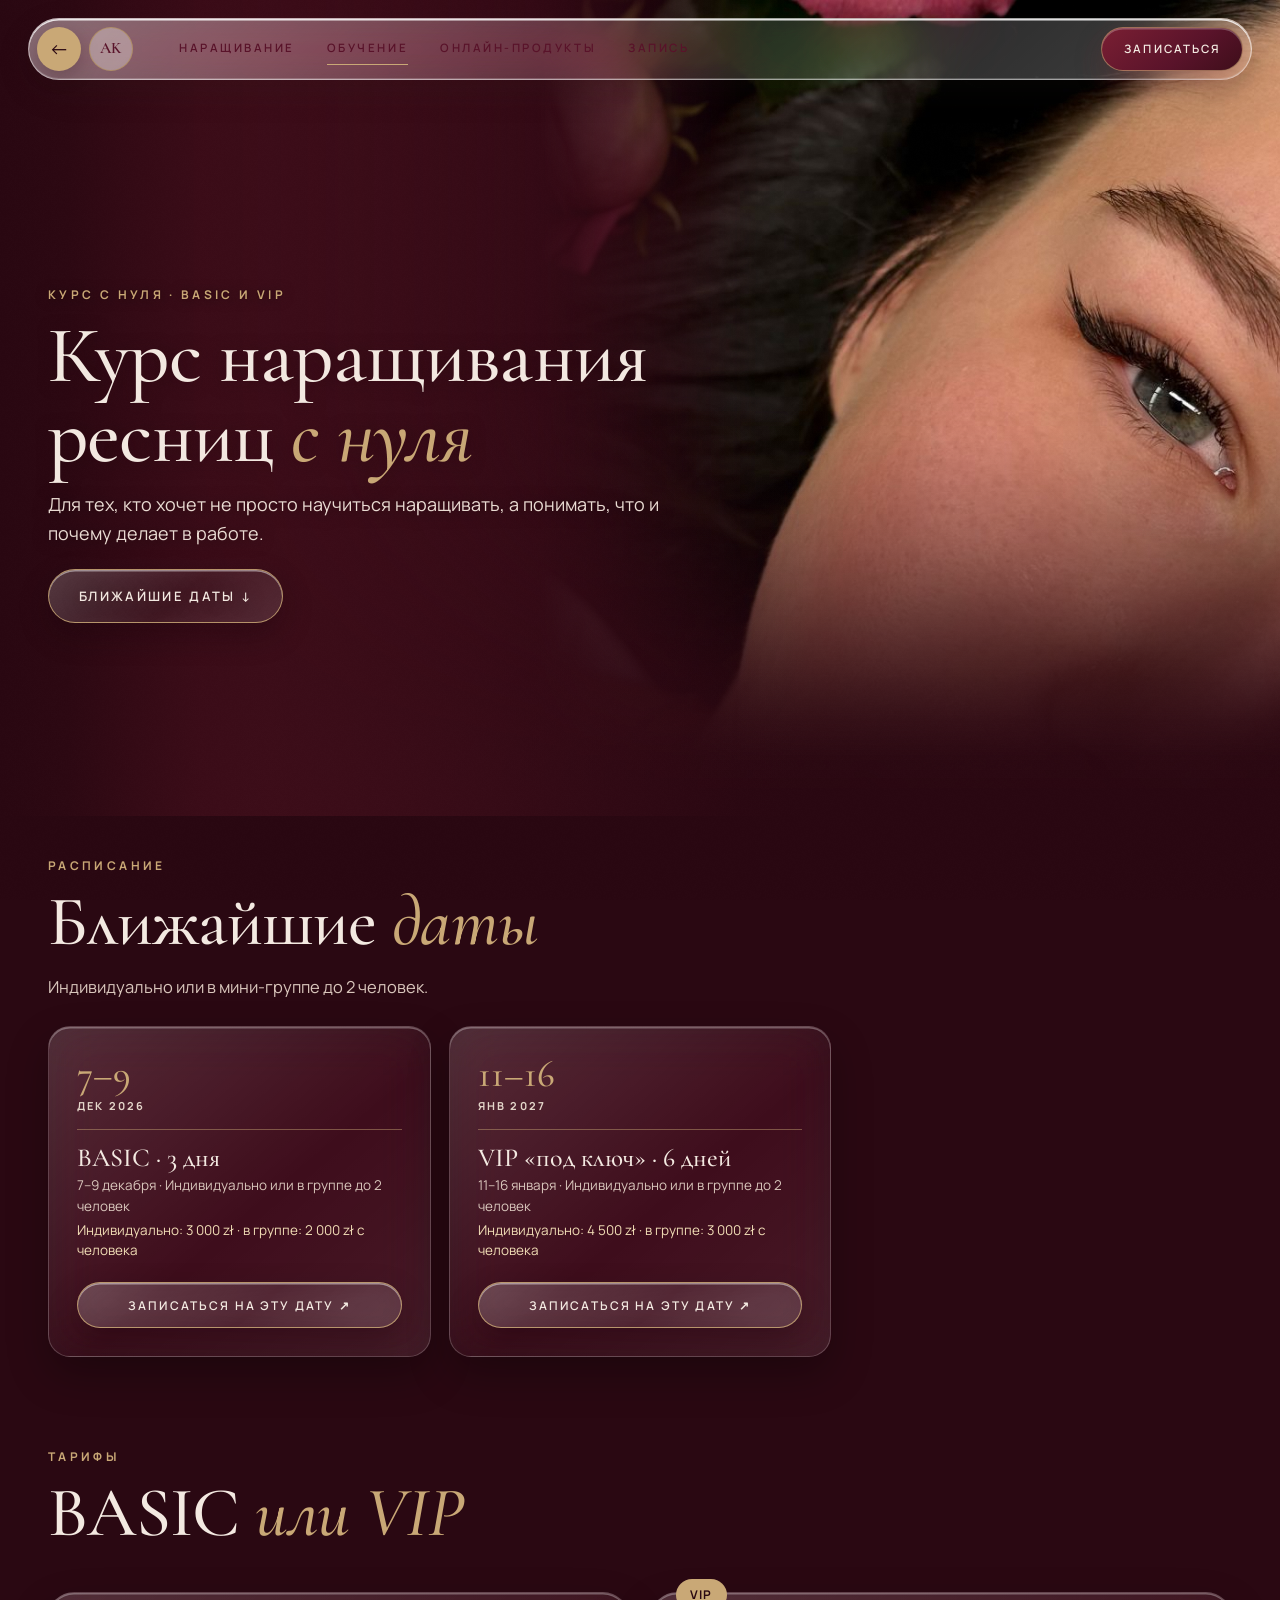
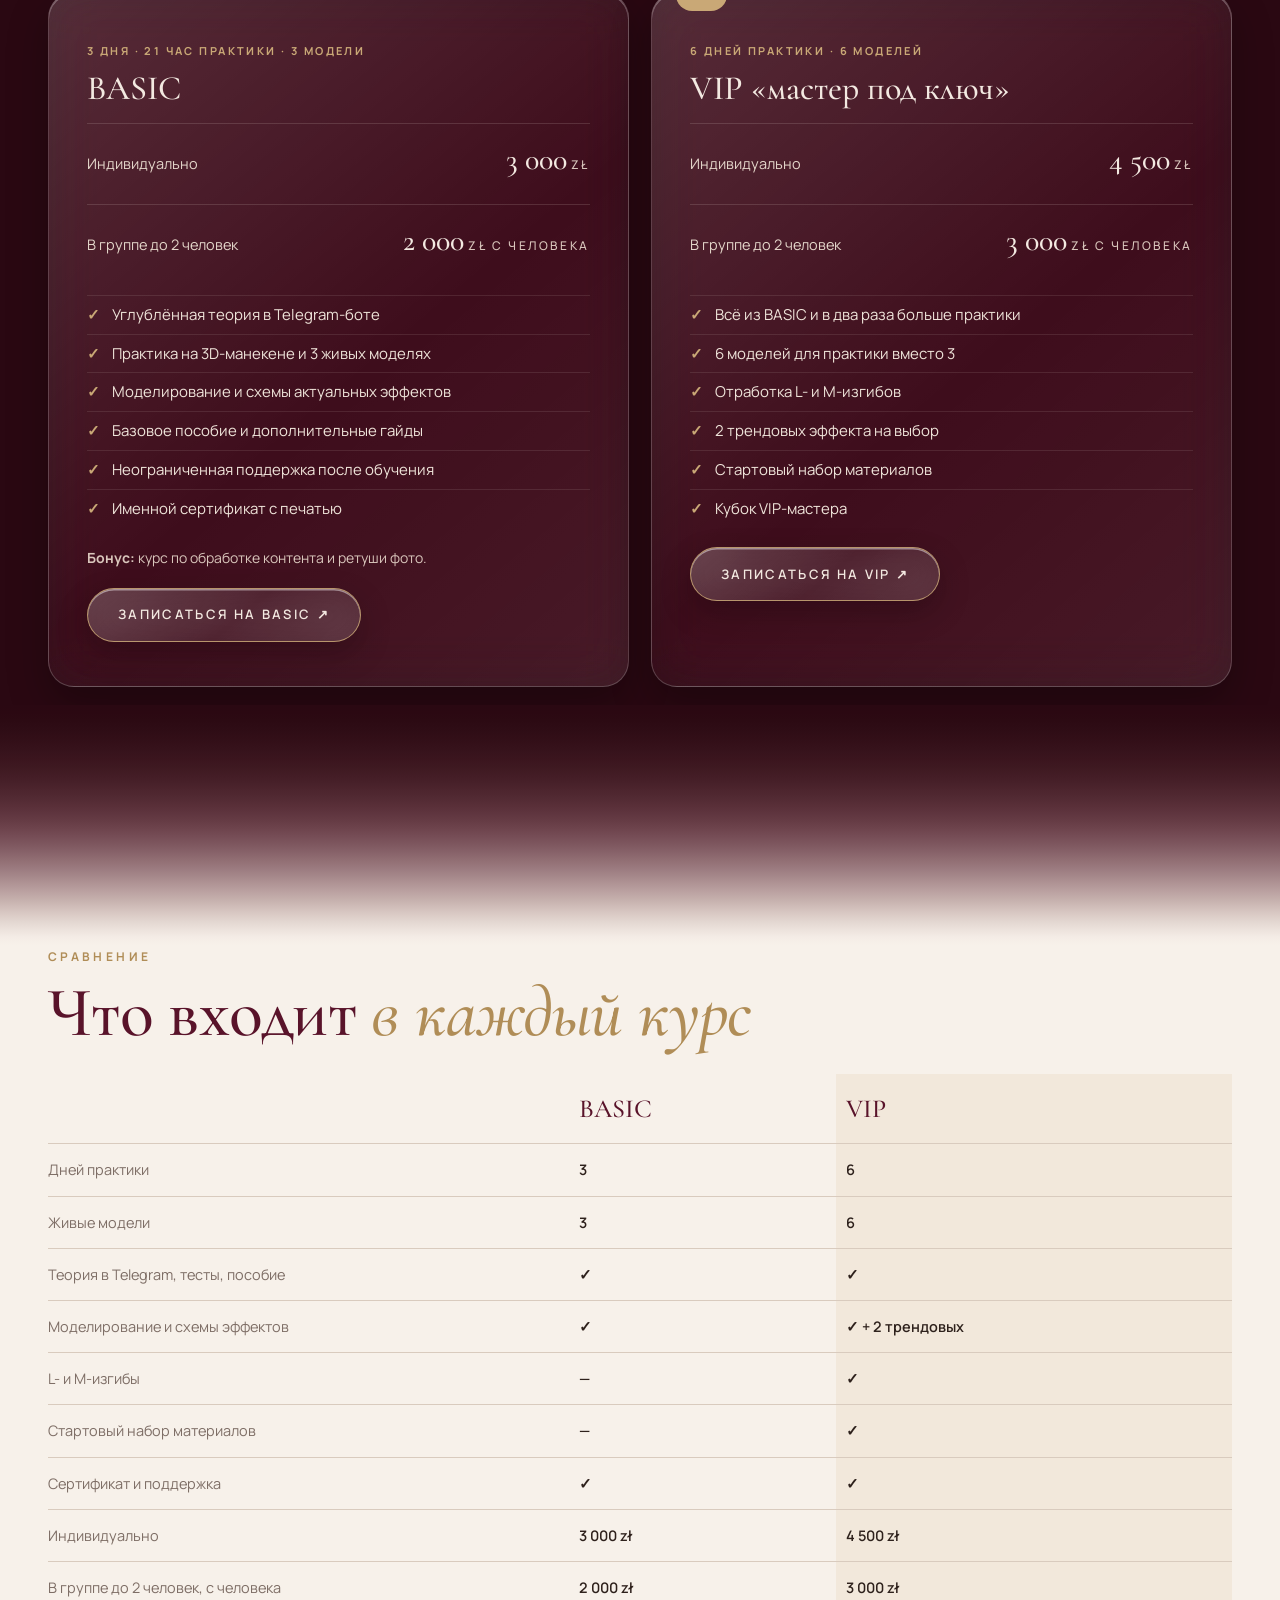
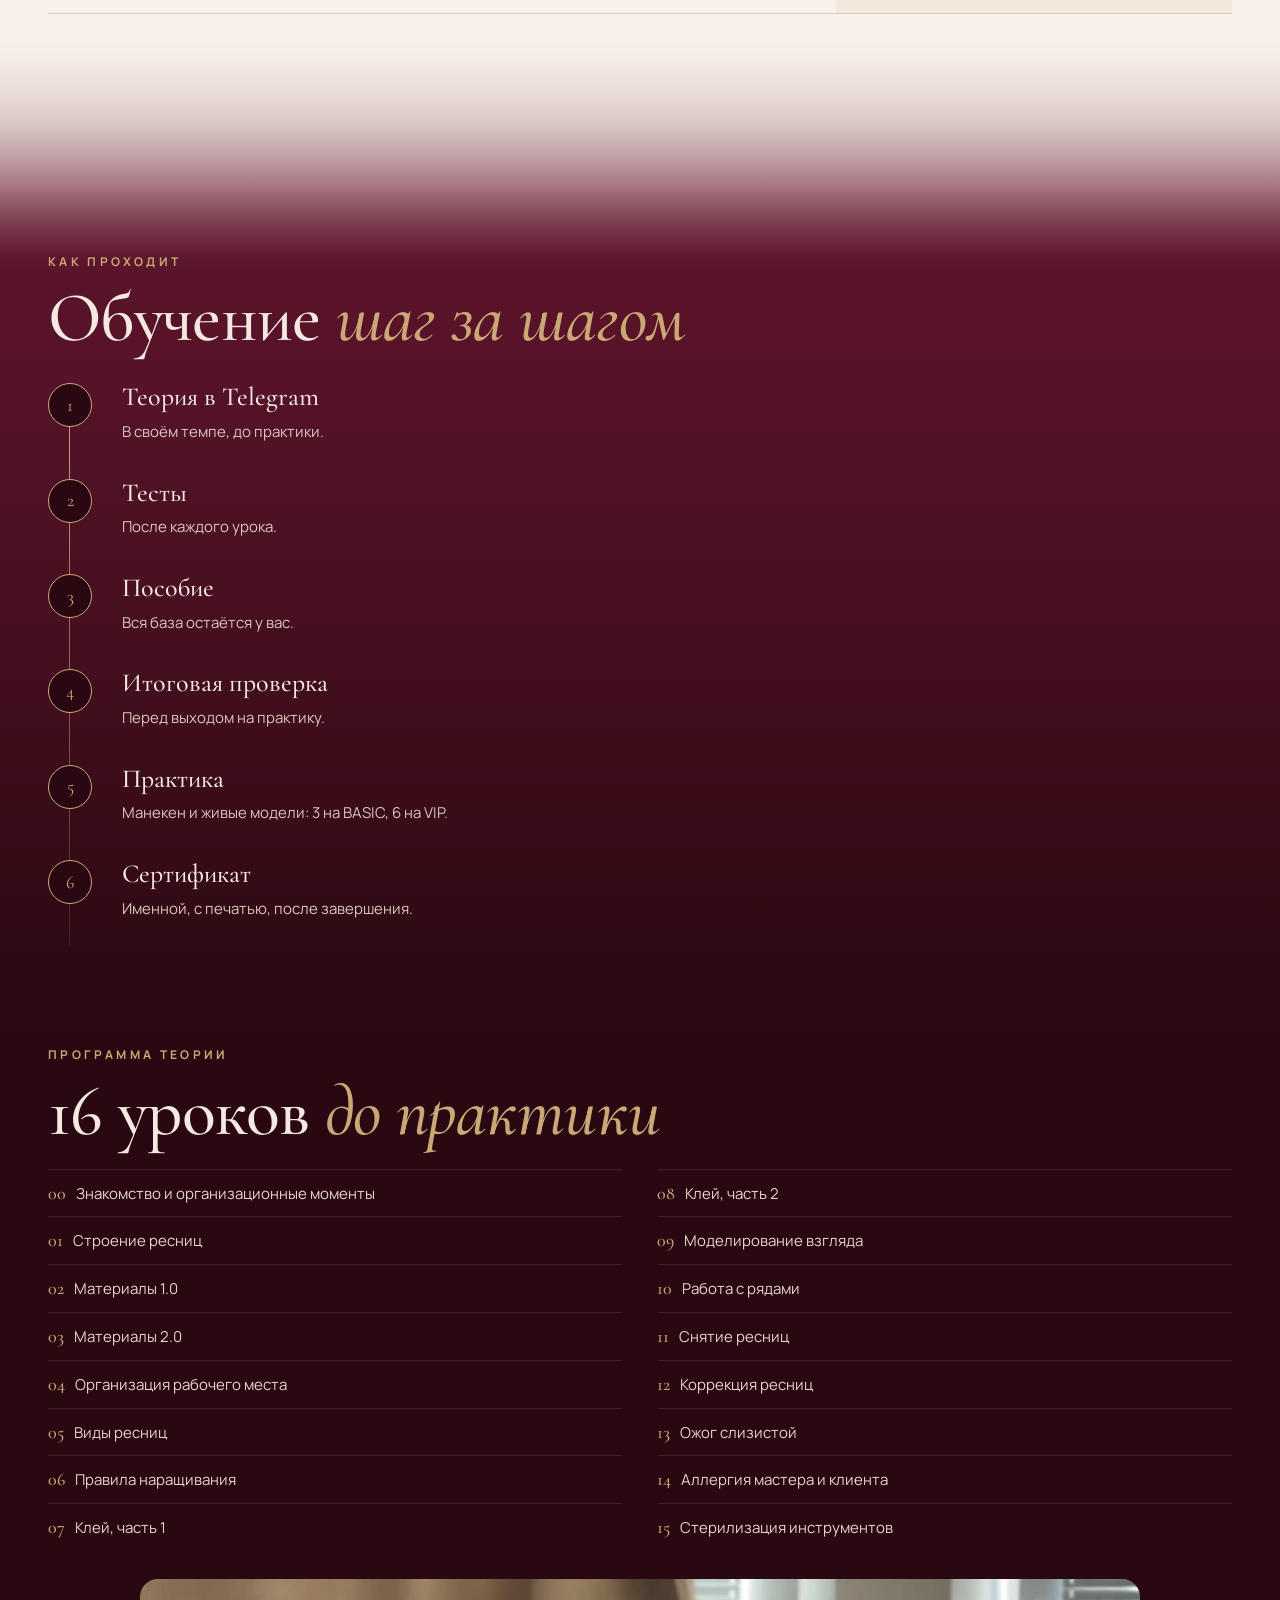
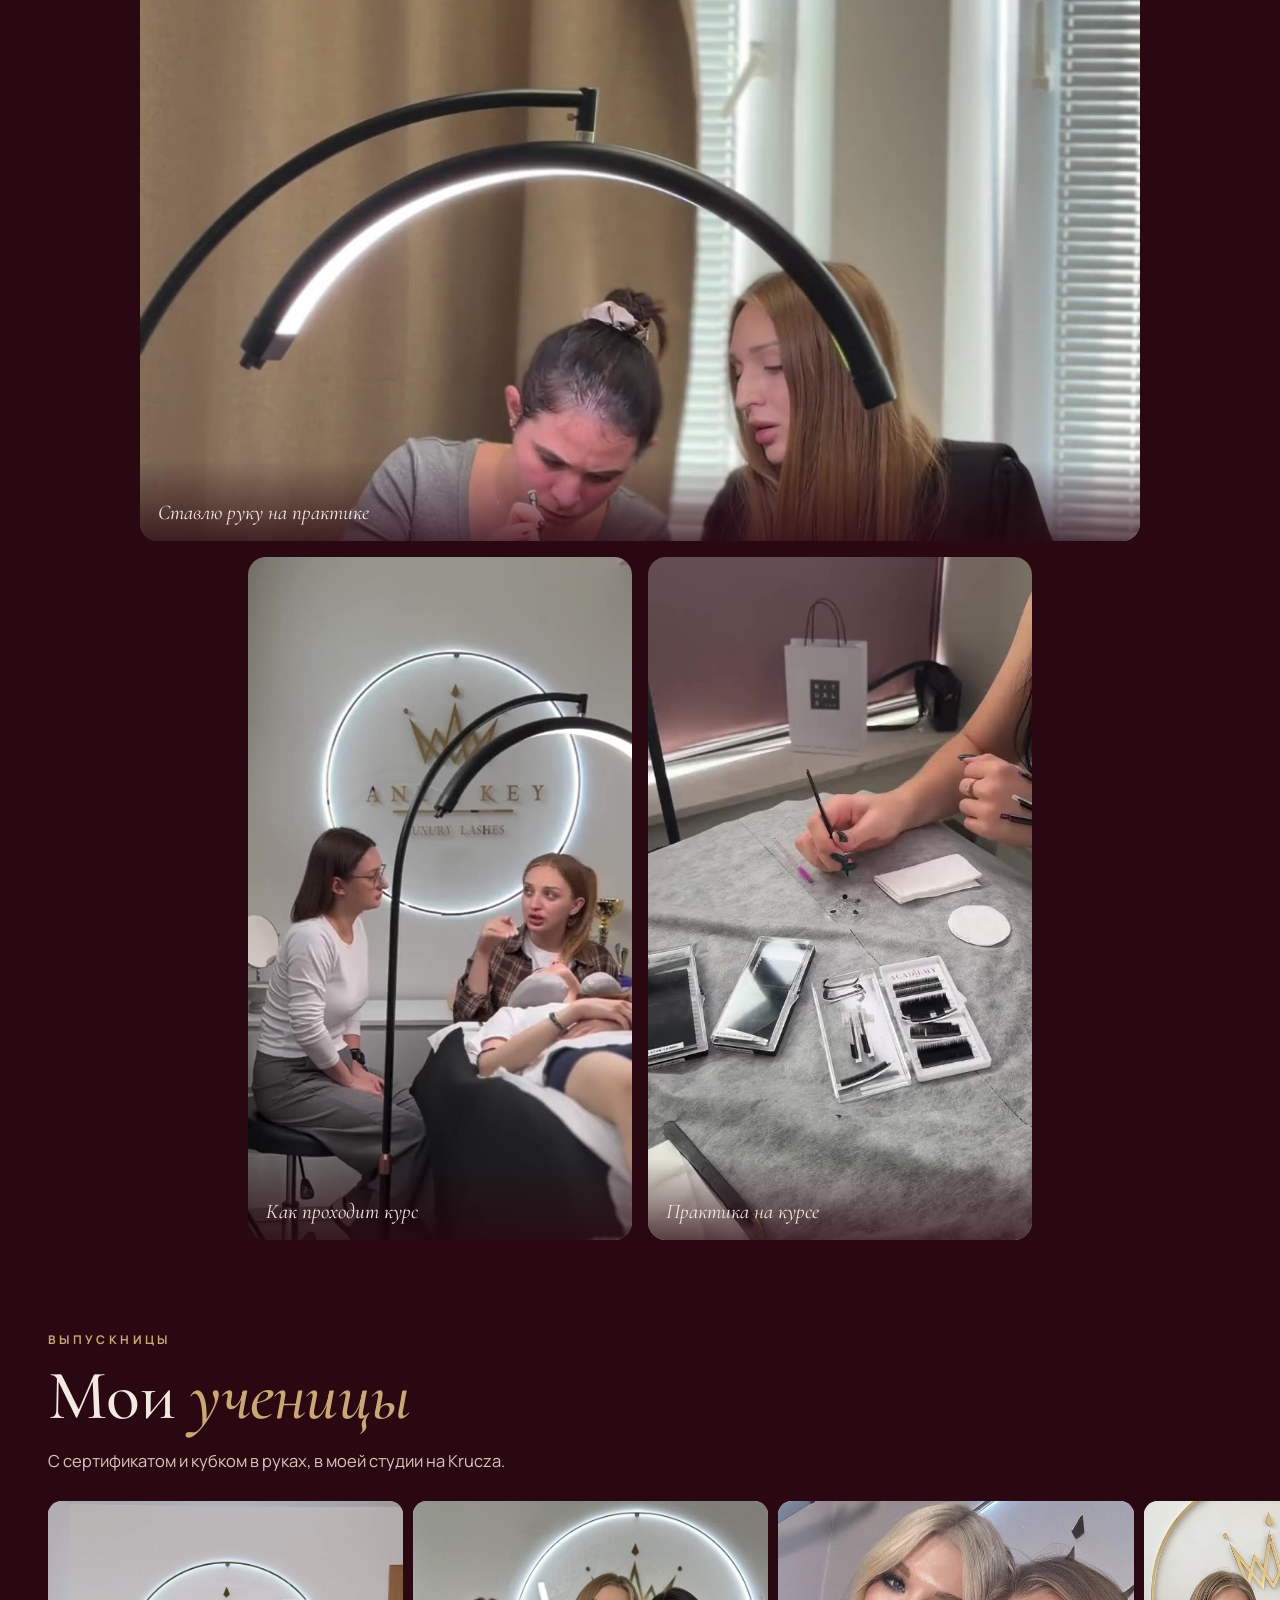
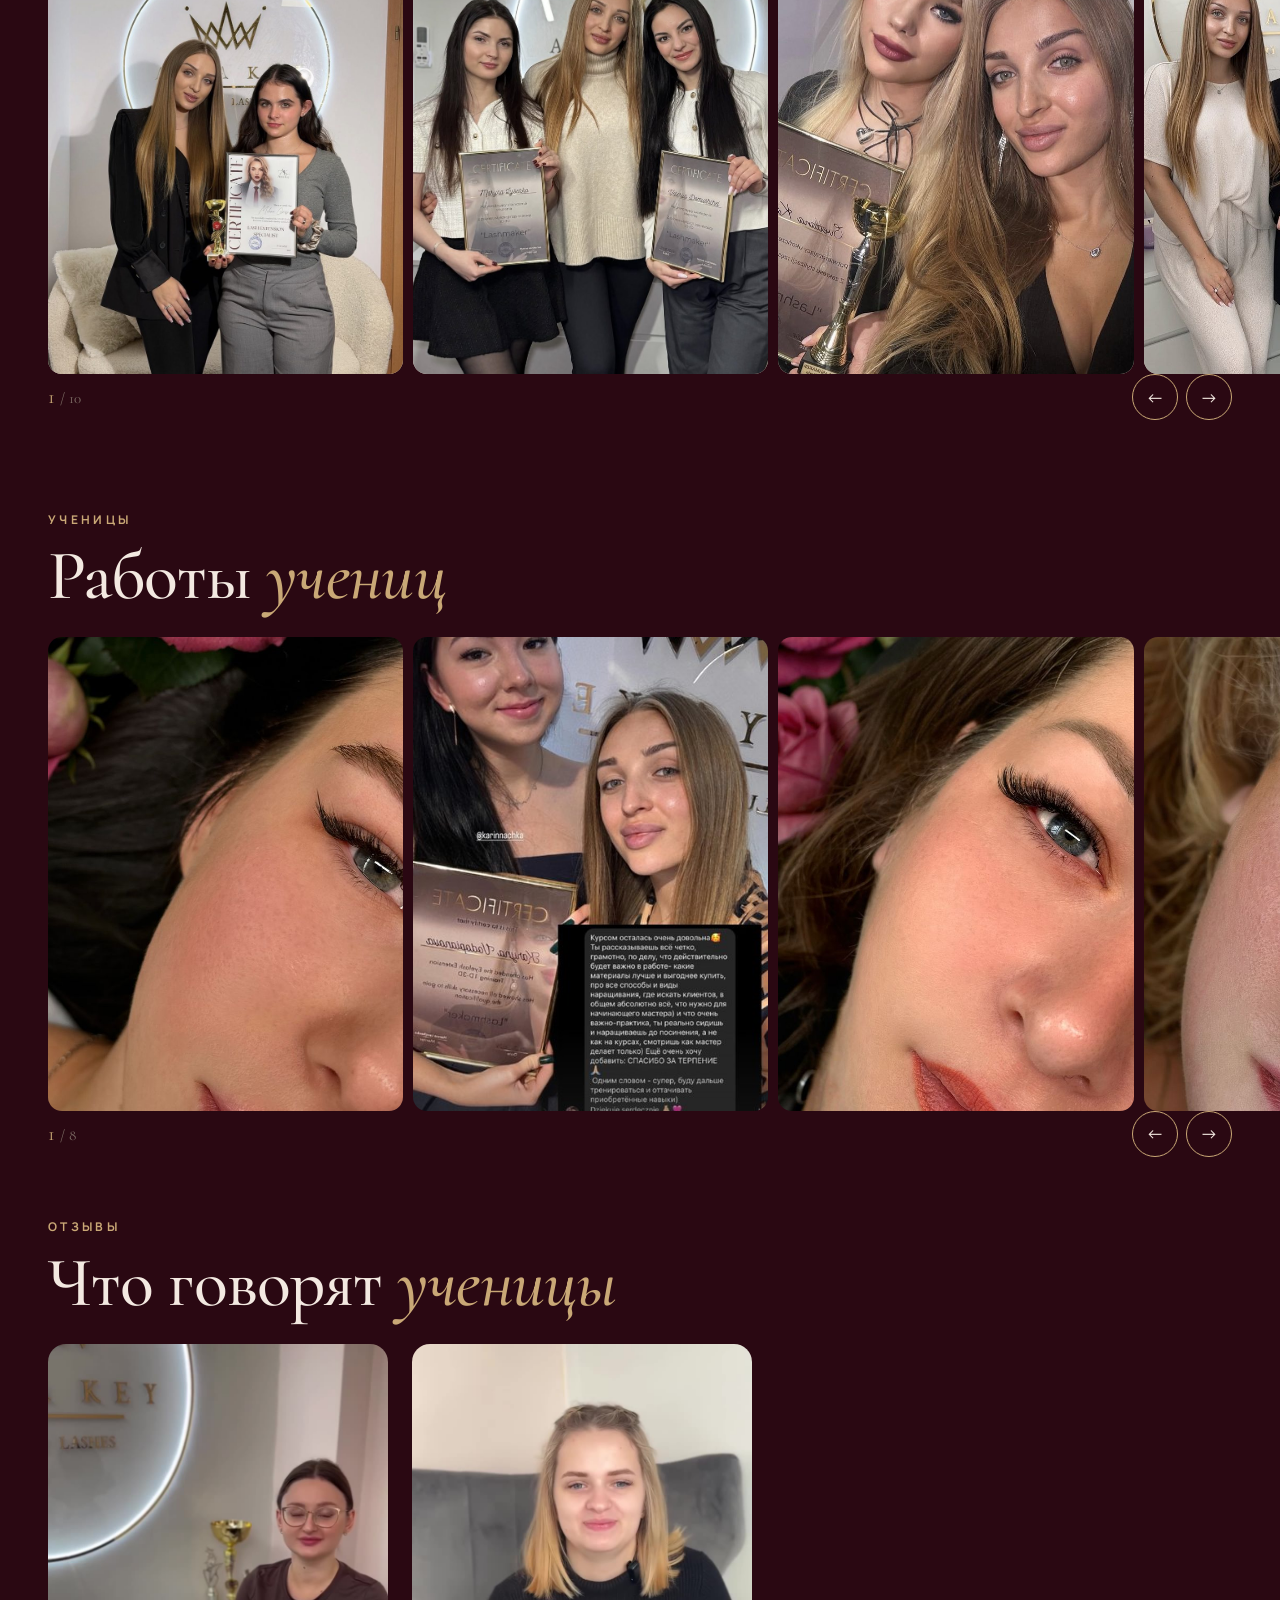
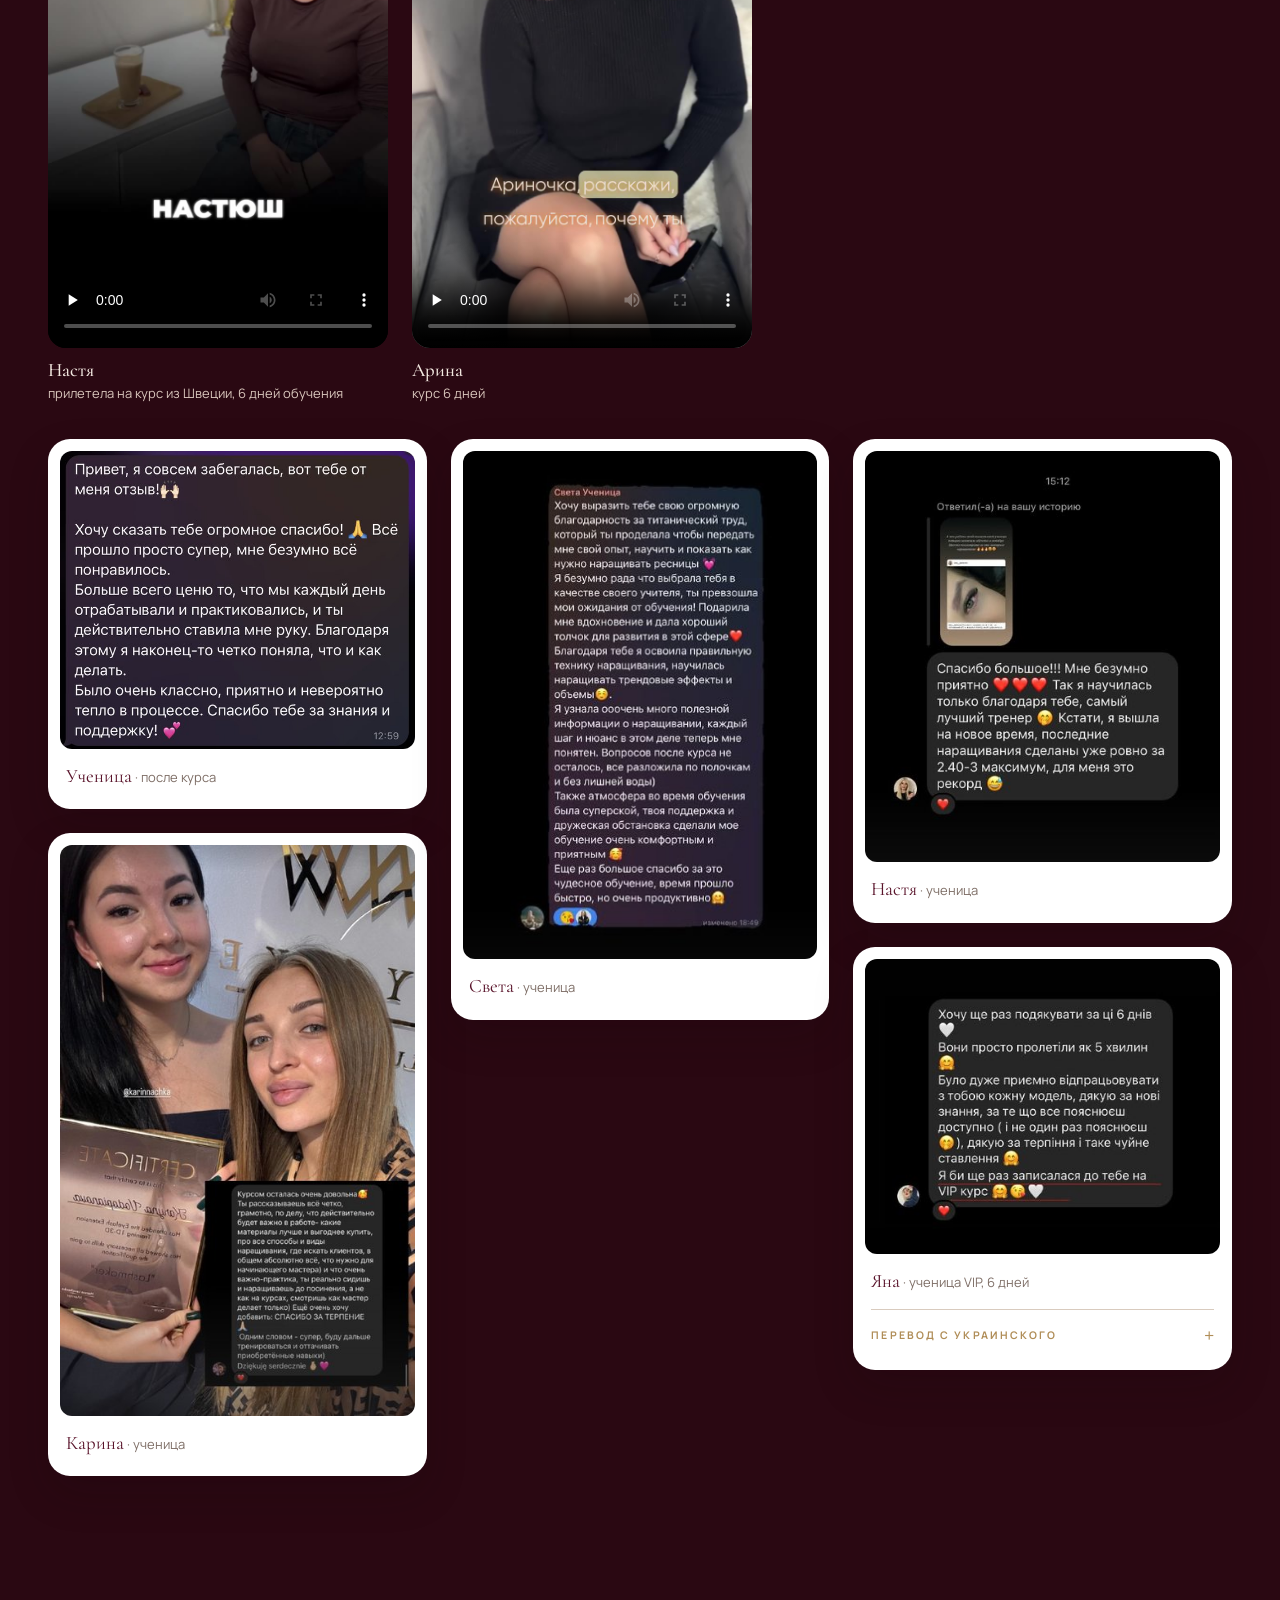
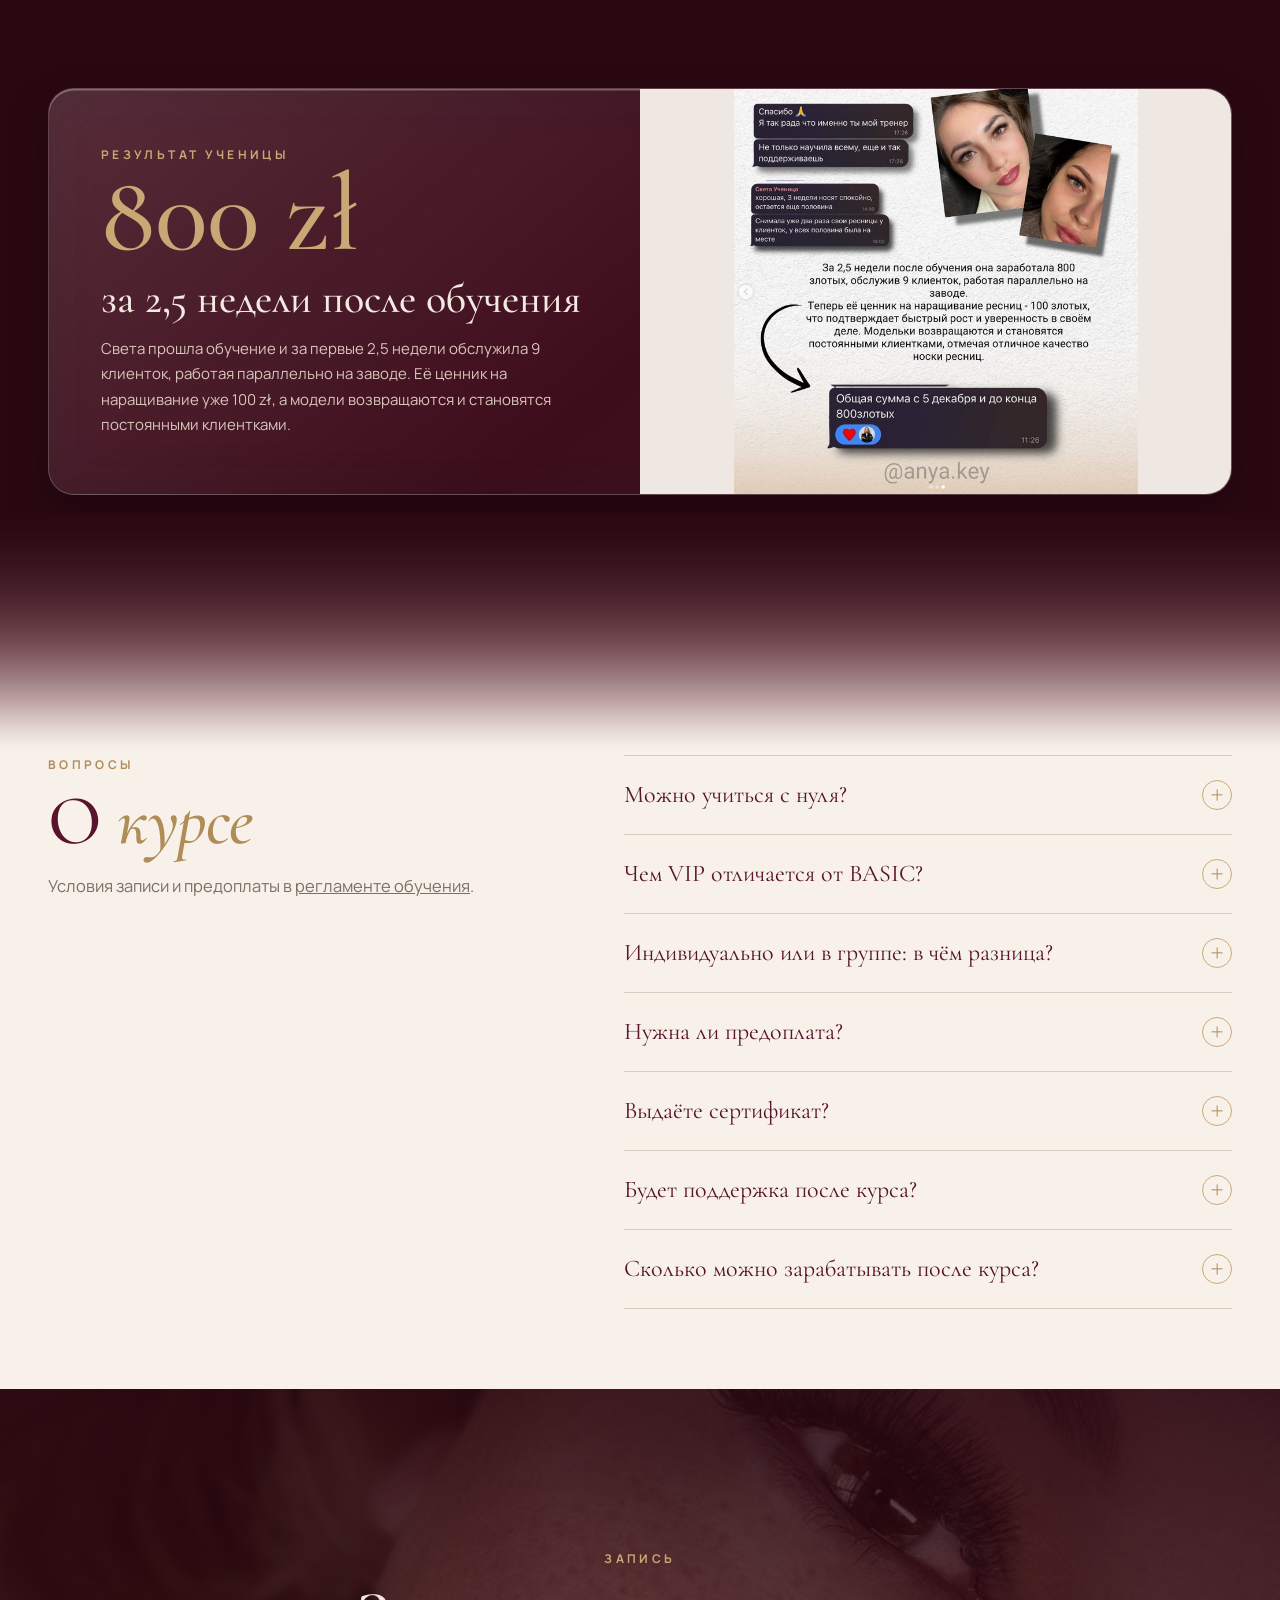
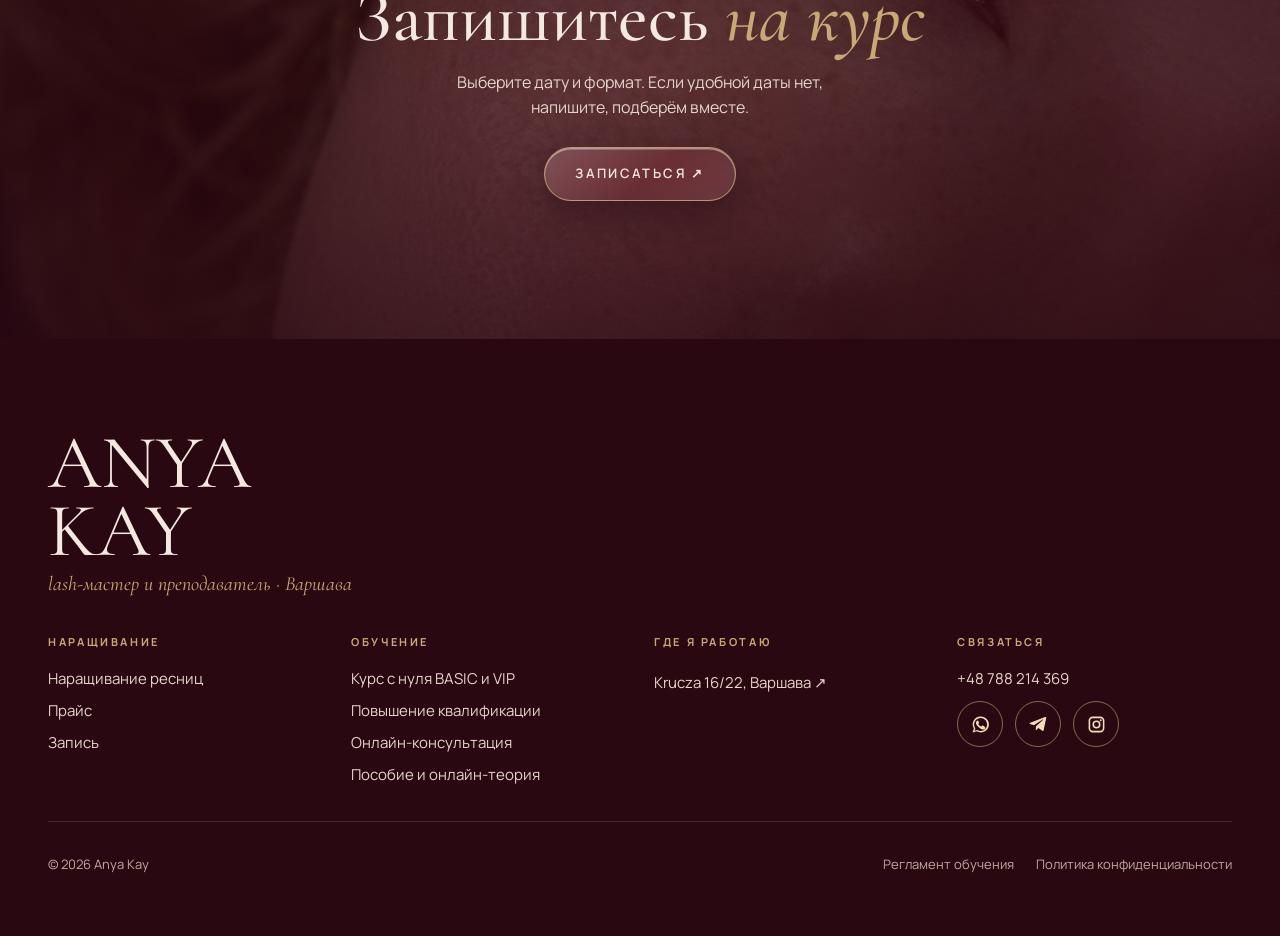
==== basic-lash-course/index.html @ 47191eb0 "Регламент: предоплата 500 zł, перенос и отмена; убрана фраза про закрытие группы Co-Authored-By: Cla" ====
<!DOCTYPE html>
<html lang="ru">
<head>
<meta charset="UTF-8">
<meta name="viewport" content="width=device-width, initial-scale=1.0, viewport-fit=cover">
<title>Курс наращивания ресниц с нуля в Варшаве · BASIC и VIP · Anya Kay</title>
<meta name="description" content="Курс наращивания ресниц с нуля в Варшаве: BASIC 3 дня, 3 живые модели, 3000 zł (в группе до 2 человек 2000 zł); VIP «мастер под ключ» 6 дней, 6 моделей, 4500 zł (в группе 3000 zł). Сертификат и поддержка.">
<link rel="canonical" href="https://anyakay.pl/basic-lash-course/">
<meta name="theme-color" content="#2A0812">
<meta property="og:type" content="website">
<meta property="og:site_name" content="Anya Kay">
<meta property="og:locale" content="ru_RU">
<meta property="og:title" content="Курс наращивания ресниц с нуля в Варшаве · BASIC и VIP · Anya Kay">
<meta property="og:description" content="Курс наращивания ресниц с нуля в Варшаве: BASIC 3 дня, 3 живые модели, 3000 zł (в группе до 2 человек 2000 zł); VIP «мастер под ключ» 6 дней, 6 моделей, 4500 zł (в группе 3000 zł). Сертификат и поддержка.">
<meta property="og:url" content="https://anyakay.pl/basic-lash-course/">
<meta property="og:image" content="https://anyakay.pl/img/og.jpg">
<meta property="og:image:width" content="1200">
<meta property="og:image:height" content="630">
<meta name="twitter:card" content="summary_large_image">
<link rel="icon" href="/img/favicon.png" type="image/png">
<link rel="apple-touch-icon" href="/img/apple-touch-icon.png">
<link rel="preconnect" href="https://fonts.googleapis.com">
<link rel="preconnect" href="https://fonts.gstatic.com" crossorigin>
<link href="https://fonts.googleapis.com/css2?family=Cormorant+Garamond:ital,wght@0,400;0,500;0,600;1,400;1,500&family=Manrope:wght@400;500;600;700&display=swap" rel="stylesheet">
<link rel="stylesheet" href="/style.css?v=50">

<script type="application/ld+json">{"@context": "https://schema.org", "@graph": [{"@type": "BeautySalon", "@id": "https://anyakay.pl/#business", "name": "Anya Kay", "url": "https://anyakay.pl/", "image": "https://anyakay.pl/img/hero.jpg", "logo": "https://anyakay.pl/img/avatar.jpg", "telephone": "+48788214369", "address": {"@type": "PostalAddress", "streetAddress": "Krucza 16/22", "addressLocality": "Warszawa", "addressCountry": "PL"}, "priceRange": "200–4500 zł", "description": "Наращивание ресниц и обучение lash-мастеров в Варшаве.", "sameAs": ["https://www.instagram.com/anya.key_/", "https://t.me/AnyaKayClientBot"], "areaServed": "Warszawa", "founder": {"@type": "Person", "name": "Anya Kay", "jobTitle": "Lash-мастер и преподаватель"}}, {"@type": "FAQPage", "mainEntity": [{"@type": "Question", "name": "Можно учиться с нуля?", "acceptedAnswer": {"@type": "Answer", "text": "Да. BASIC и VIP рассчитаны на старт с нуля: сначала теория в Telegram в своём темпе с тестами после уроков, потом практика на 3D-манекене и живых моделях."}}, {"@type": "Question", "name": "Чем VIP отличается от BASIC?", "acceptedAnswer": {"@type": "Answer", "text": "VIP включает всё из BASIC и в два раза больше практики: 6 дней и 6 моделей вместо 3, отработку L- и M-изгибов, 2 трендовых эффекта на выбор, стартовый набор материалов и кубок VIP-мастера."}}, {"@type": "Question", "name": "Индивидуально или в группе: в чём разница?", "acceptedAnswer": {"@type": "Answer", "text": "Программа одна и та же. Индивидуально всё время только ваше, и темп подстраивается под вас. В мини-группе максимум 2 человека, поэтому внимания всё равно много, а цена ниже: BASIC 2000 zł вместо 3000 zł, VIP 3000 zł вместо 4500 zł с человека."}}, {"@type": "Question", "name": "Нужна ли предоплата?", "acceptedAnswer": {"@type": "Answer", "text": "Да, дата бронируется после предоплаты 500 zł. Отменить или перенести запись можно не позже чем за 3 недели до начала, позже предоплата не возвращается. Перенести дату можно один раз, при втором переносе предоплата сгорает."}}, {"@type": "Question", "name": "Выдаёте сертификат?", "acceptedAnswer": {"@type": "Answer", "text": "Да, после обучения вы получаете именной сертификат с печатью."}}, {"@type": "Question", "name": "Будет поддержка после курса?", "acceptedAnswer": {"@type": "Answer", "text": "Да, после BASIC у вас неограниченная поддержка: можно присылать работы и задавать вопросы."}}, {"@type": "Question", "name": "Сколько можно зарабатывать после курса?", "acceptedAnswer": {"@type": "Answer", "text": "Зависит от вас, но вот пример: ученица Света за первые 2,5 недели после обучения обслужила 9 клиенток и заработала 800 zł, параллельно работая на заводе. Её модели возвращаются и становятся постоянными клиентками."}}]}, {"@type": "Course", "name": "BASIC LASH COURSE", "description": "Курс наращивания ресниц с нуля: теория в Telegram, 3 дня практики, 3 живые модели, сертификат.", "inLanguage": "ru", "provider": {"@id": "https://anyakay.pl/#business"}, "url": "https://anyakay.pl/basic-lash-course/", "offers": {"@type": "Offer", "price": "3000", "priceCurrency": "PLN", "category": "Paid", "url": "https://anyakay.pl/basic-lash-course/"}, "hasCourseInstance": {"@type": "CourseInstance", "courseMode": "onsite", "location": "Warszawa, Krucza 16/22"}}, {"@type": "Course", "name": "VIP «мастер под ключ»", "description": "Курс наращивания ресниц с нуля: 6 дней практики, 6 моделей, L/M-изгибы, 2 трендовых эффекта, стартовый набор.", "inLanguage": "ru", "provider": {"@id": "https://anyakay.pl/#business"}, "url": "https://anyakay.pl/basic-lash-course/#vip", "offers": {"@type": "Offer", "price": "4500", "priceCurrency": "PLN", "category": "Paid", "url": "https://anyakay.pl/basic-lash-course/#vip"}, "hasCourseInstance": {"@type": "CourseInstance", "courseMode": "onsite", "location": "Warszawa, Krucza 16/22"}}]}</script>
</head>
<body>
<header class="hdr g">
  <div class="hl"><a href="/" class="bk" data-hback aria-label="Назад">←</a><a href="/" class="mono" aria-label="Anya Kay, на главную">AK</a></div>
  <nav class="nav" aria-label="Меню"><a href="/naraschivanie/">Наращивание</a><a href="/obuchenie/" aria-current=page>Обучение</a><a href="/materialy/">Онлайн-продукты</a><a href="/zapis/">Запись</a></nav>
  <a href="/zapis/" class="btn wine">Записаться</a>
  <button class="menu-b" data-menu aria-label="Открыть меню">МЕНЮ <i></i></button>
</header>
<div class="mnu" id="mnu" role="dialog" aria-label="Меню">
  <div class="top"><a href="/" class="mono">AK</a><button class="x" data-menu-x aria-label="Закрыть меню">×</button></div>
  <nav><a href="/">Главная<small>01</small></a><a href="/naraschivanie/">Наращивание ресниц<small>02</small></a><a href="/obuchenie/">Обучение<small>03</small></a><a href="/basic-lash-course/" aria-current=page>Курс BASIC и VIP<small>04</small></a><a href="/povyshenie-kvalifikacii/">Повышение квалификации<small>05</small></a><a href="/materialy/">Онлайн-продукты<small>06</small></a><a href="/zapis/">Запись<small>07</small></a></nav>
  <div class="foot"><a href="/zapis/" class="btn glass full">Записаться ↗</a><p>Krucza 16/22 · Варшава</p></div>
</div>
<main>

<section class="pcover"><div class="ph" style="background-image:url('/img/uchenica-basic-1.jpg');background-position:50% 50%" role="img" aria-label=""></div><div class="in"><div class="eyebrow l">Курс с нуля · BASIC и VIP</div><h1>Курс наращивания ресниц <em>с нуля</em></h1><p>Для тех, кто хочет не просто научиться наращивать, а понимать, что и почему делает в работе.</p><div class="btns"><a href="#daty" class="btn glass">Ближайшие даты ↓</a></div></div></section>
<section class="sec dark" id="daty" style="padding-top:40px"><div class="wrap">
  <div class="reveal"><div class="eyebrow l">Расписание</div><h2 class="h2">Ближайшие <em>даты</em></h2><p class="lead">Индивидуально или в мини-группе до 2 человек.</p></div>
  <div class="dates" data-dates="" data-price></div>
</div></section>
<section class="sec dark" style="padding-top:10px"><div class="wrap">
  <div class="reveal"><div class="eyebrow l">Тарифы</div><h2 class="h2">BASIC <em>или VIP</em></h2></div>
  <div class="courses">
    <article class="course gd reveal"><small>3 дня · 21 час практики · 3 модели</small><h3>BASIC</h3>
      <div class="fmt"><div><span>Индивидуально</span><b>3 000<small>zł</small></b></div><div><span>В группе до 2 человек</span><b>2 000<small>zł</small><small>с человека</small></b></div></div>
      <ul><li>Углублённая теория в Telegram-боте</li><li>Практика на 3D-манекене и 3 живых моделях</li><li>Моделирование и схемы актуальных эффектов</li><li>Базовое пособие и дополнительные гайды</li><li>Неограниченная поддержка после обучения</li><li>Именной сертификат с печатью</li></ul>
      <p class="bonus"><b>Бонус:</b> курс по обработке контента и ретуши фото.</p>
      <div class="btns"><a href="/zapis/?w=basic" class="btn glass">Записаться на BASIC ↗</a></div></article>
    <article class="course gd reveal" id="vip"><span class="tag">VIP</span><small>6 дней практики · 6 моделей</small><h3>VIP «мастер под ключ»</h3>
      <div class="fmt"><div><span>Индивидуально</span><b>4 500<small>zł</small></b></div><div><span>В группе до 2 человек</span><b>3 000<small>zł</small><small>с человека</small></b></div></div>
      <ul><li>Всё из BASIC и в два раза больше практики</li><li>6 моделей для практики вместо 3</li><li>Отработка L- и M-изгибов</li><li>2 трендовых эффекта на выбор</li><li>Стартовый набор материалов</li><li>Кубок VIP-мастера</li></ul>
      <div class="btns"><a href="/zapis/?w=vip" class="btn glass">Записаться на VIP ↗</a></div></article>
  </div>
</div></section>
<div class="to-light"></div>
<section class="sec"><div class="wrap">
  <div class="reveal"><div class="eyebrow">Сравнение</div><h2 class="h2">Что входит <em>в каждый курс</em></h2></div>
  <div class="cmpw reveal"><table class="cmp">
    <thead><tr><th></th><th>BASIC</th><th class="v">VIP</th></tr></thead>
    <tbody>
      <tr><td>Дней практики</td><td>3</td><td class="v">6</td></tr>
      <tr><td>Живые модели</td><td>3</td><td class="v">6</td></tr>
      <tr><td>Теория в Telegram, тесты, пособие</td><td>✓</td><td class="v">✓</td></tr>
      <tr><td>Моделирование и схемы эффектов</td><td>✓</td><td class="v">✓ + 2 трендовых</td></tr>
      <tr><td>L- и M-изгибы</td><td>—</td><td class="v">✓</td></tr>
      <tr><td>Стартовый набор материалов</td><td>—</td><td class="v">✓</td></tr>
      <tr><td>Сертификат и поддержка</td><td>✓</td><td class="v">✓</td></tr>
      <tr><td>Индивидуально</td><td>3 000 zł</td><td class="v">4 500 zł</td></tr>
      <tr><td>В группе до 2 человек, с человека</td><td>2 000 zł</td><td class="v">3 000 zł</td></tr>
    </tbody>
  </table></div>
</div></section>
<section class="sec to-dark"><div class="wrap">
  <div class="reveal"><div class="eyebrow">Как проходит</div><h2 class="h2">Обучение <em>шаг за шагом</em></h2></div>
  <div class="prog-in"><div class="tlx"><div class="day reveal"><div class="d">1</div><div><h3>Теория в Telegram</h3><p>В своём темпе, до практики.</p></div></div><div class="day reveal"><div class="d">2</div><div><h3>Тесты</h3><p>После каждого урока.</p></div></div><div class="day reveal"><div class="d">3</div><div><h3>Пособие</h3><p>Вся база остаётся у вас.</p></div></div><div class="day reveal"><div class="d">4</div><div><h3>Итоговая проверка</h3><p>Перед выходом на практику.</p></div></div><div class="day reveal"><div class="d">5</div><div><h3>Практика</h3><p>Манекен и живые модели: 3 на BASIC, 6 на VIP.</p></div></div><div class="day reveal"><div class="d">6</div><div><h3>Сертификат</h3><p>Именной, с печатью, после завершения.</p></div></div></div></div>
</div></section>
<section class="sec dark" style="padding-top:10px"><div class="wrap">
  <div class="reveal"><div class="eyebrow l">Программа теории</div><h2 class="h2">16 уроков <em>до практики</em></h2></div>
  <ol class="lessons"><li><b>00</b>Знакомство и организационные моменты</li><li><b>01</b>Строение ресниц</li><li><b>02</b>Материалы 1.0</li><li><b>03</b>Материалы 2.0</li><li><b>04</b>Организация рабочего места</li><li><b>05</b>Виды ресниц</li><li><b>06</b>Правила наращивания</li><li><b>07</b>Клей, часть 1</li><li><b>08</b>Клей, часть 2</li><li><b>09</b>Моделирование взгляда</li><li><b>10</b>Работа с рядами</li><li><b>11</b>Снятие ресниц</li><li><b>12</b>Коррекция ресниц</li><li><b>13</b>Ожог слизистой</li><li><b>14</b>Аллергия мастера и клиента</li><li><b>15</b>Стерилизация инструментов</li></ol>
  <div class="vids"><figure class="vid reveal wide"><video data-auto data-src="/video/praktika-ruka.mp4" poster="/video/praktika-ruka.jpg" muted loop playsinline preload="none" aria-label="Ставлю руку на практике"></video><figcaption>Ставлю руку на практике</figcaption></figure><figure class="vid reveal "><video data-auto data-src="/video/kurs.mp4" poster="/video/kurs.jpg" muted loop playsinline preload="none" aria-label="Как проходит курс"></video><figcaption>Как проходит курс</figcaption></figure><figure class="vid reveal "><video data-auto data-src="/video/praktika-1.mp4" poster="/video/praktika-1.jpg" muted loop playsinline preload="none" aria-label="Практика на курсе"></video><figcaption>Практика на курсе</figcaption></figure></div>
</div></section>
<section class="sec dark" style="padding-top:10px"><div class="wrap"><div class="eyebrow l">Выпускницы</div><h2 class="h2">Мои <em>ученицы</em></h2><p class="lead">С сертификатом и кубком в руках, в моей студии на Krucza.</p></div>
<div class="sl" data-slider="cert"><div class="sl-t"></div><div class="wrap sl-bar"><div class="sl-c"></div><div class="sl-n"><button class="sl-p" aria-label="Назад">←</button><button class="sl-x" aria-label="Дальше">→</button></div></div></div></section>
<section class="sec dark" style="padding-top:10px"><div class="wrap"><div class="eyebrow l">Ученицы</div><h2 class="h2">Работы <em>учениц</em></h2></div>
<div class="sl" data-slider="uch"><div class="sl-t"></div><div class="wrap sl-bar"><div class="sl-c"></div><div class="sl-n"><button class="sl-p" aria-label="Назад">←</button><button class="sl-x" aria-label="Дальше">→</button></div></div></div>
<div class="wrap" style="margin-top:60px"><div class="eyebrow l">Отзывы</div><h2 class="h2">Что говорят <em>ученицы</em></h2>
<div class="vts"><figure class="reveal"><div class="vt"><video controls playsinline preload="none" poster="/assets/videos/testimonial_1_poster.jpg" aria-label="Видеоотзыв: Настя"><source src="/assets/videos/testimonial_1.mp4" type="video/mp4"></video></div><figcaption><b>Настя</b><br>прилетела на курс из Швеции, 6 дней обучения</figcaption></figure><figure class="reveal"><div class="vt"><video controls playsinline preload="none" poster="/assets/videos/testimonial_2_poster.jpg" aria-label="Видеоотзыв: Арина"><source src="/assets/videos/testimonial_2.mp4" type="video/mp4"></video></div><figcaption><b>Арина</b><br>курс 6 дней</figcaption></figure></div></div>
<div class="ops wrap n5"><figure class="op"><button type="button" data-shot="otzyv-uchenica-praktika.jpg" data-alt="Отзыв: Ученица" aria-label="Открыть отзыв: Ученица"><img src="/img/otzyv-uchenica-praktika.jpg" alt="Отзыв: Ученица, после курса" loading="lazy"></button><figcaption><b>Ученица</b> · после курса</figcaption></figure><figure class="op"><button type="button" data-shot="otzyv-karina.jpg" data-alt="Отзыв: Карина" aria-label="Открыть отзыв: Карина"><img src="/img/otzyv-karina.jpg" alt="Отзыв: Карина, ученица" loading="lazy"></button><figcaption><b>Карина</b> · ученица</figcaption></figure><figure class="op"><button type="button" data-shot="otzyv-sveta.jpg" data-alt="Отзыв: Света" aria-label="Открыть отзыв: Света"><img src="/img/otzyv-sveta.jpg" alt="Отзыв: Света, ученица" loading="lazy"></button><figcaption><b>Света</b> · ученица</figcaption></figure><figure class="op"><button type="button" data-shot="otzyv-nastya.jpg" data-alt="Отзыв: Настя" aria-label="Открыть отзыв: Настя"><img src="/img/otzyv-nastya.jpg" alt="Отзыв: Настя, ученица" loading="lazy"></button><figcaption><b>Настя</b> · ученица</figcaption></figure><figure class="op"><button type="button" data-shot="otzyv-yana.jpg" data-alt="Отзыв: Яна" aria-label="Открыть отзыв: Яна"><img src="/img/otzyv-yana.jpg" alt="Отзыв: Яна, ученица VIP, 6 дней" loading="lazy"></button><figcaption><b>Яна</b> · ученица VIP, 6 дней<details class="tr"><summary>Перевод с украинского</summary><p>Хочу ещё раз поблагодарить за эти 6 дней. Они пролетели как 5 минут. Я бы ещё раз записалась к тебе на VIP-курс.</p></details></figcaption></figure></div>
</section>
<section class="sec dark"><div class="wrap"><div class="case gd reveal">
  <div class="case-copy"><div class="eyebrow l">Результат ученицы</div><div class="case-num">800 zł</div>
  <h3>за 2,5 недели после обучения</h3>
  <p>Света прошла обучение и за первые 2,5 недели обслужила 9 клиенток, работая параллельно на заводе. Её ценник на наращивание уже 100 zł, а модели возвращаются и становятся постоянными клиентками.</p></div>
  <button type="button" class="case-media" style="background-image:url('/img/otzyv-sveta-rezultat.jpg')" data-shot="otzyv-sveta-rezultat.jpg" data-alt="Переписка с ученицей Светой" aria-label="Открыть переписку"></button>
</div></div></section>
<div class="to-light"></div>
<section class="sec"><div class="wrap split">
  <div class="reveal"><div class="eyebrow">Вопросы</div><h2 class="h2">О <em>курсе</em></h2><p class="lead">Условия записи и предоплаты в <a href="/reglament-obucheniya/" style="text-decoration:underline">регламенте обучения</a>.</p></div>
  <div class="faq"><details class="reveal"><summary>Можно учиться с нуля?<i></i></summary><p>Да. BASIC и VIP рассчитаны на старт с нуля: сначала теория в Telegram в своём темпе с тестами после уроков, потом практика на 3D-манекене и живых моделях.</p></details><details class="reveal"><summary>Чем VIP отличается от BASIC?<i></i></summary><p>VIP включает всё из BASIC и в два раза больше практики: 6 дней и 6 моделей вместо 3, отработку L- и M-изгибов, 2 трендовых эффекта на выбор, стартовый набор материалов и кубок VIP-мастера.</p></details><details class="reveal"><summary>Индивидуально или в группе: в чём разница?<i></i></summary><p>Программа одна и та же. Индивидуально всё время только ваше, и темп подстраивается под вас. В мини-группе максимум 2 человека, поэтому внимания всё равно много, а цена ниже: BASIC 2000 zł вместо 3000 zł, VIP 3000 zł вместо 4500 zł с человека.</p></details><details class="reveal"><summary>Нужна ли предоплата?<i></i></summary><p>Да, дата бронируется после предоплаты 500 zł. Отменить или перенести запись можно не позже чем за 3 недели до начала, позже предоплата не возвращается. Перенести дату можно один раз, при втором переносе предоплата сгорает.</p></details><details class="reveal"><summary>Выдаёте сертификат?<i></i></summary><p>Да, после обучения вы получаете именной сертификат с печатью.</p></details><details class="reveal"><summary>Будет поддержка после курса?<i></i></summary><p>Да, после BASIC у вас неограниченная поддержка: можно присылать работы и задавать вопросы.</p></details><details class="reveal"><summary>Сколько можно зарабатывать после курса?<i></i></summary><p>Зависит от вас, но вот пример: ученица Света за первые 2,5 недели после обучения обслужила 9 клиенток и заработала 800 zł, параллельно работая на заводе. Её модели возвращаются и становятся постоянными клиентками.</p></details></div>
</div></section>
<section class="band"><div class="ph" style="background-image:url('/img/uchenica-basic-3.jpg');background-position:50% 50%"></div><div class="in wrap reveal"><div class="eyebrow l">Запись</div><h2>Запишитесь <em>на курс</em></h2><p>Выберите дату и формат. Если удобной даты нет, напишите, подберём вместе.</p><a href="/zapis/?w=basic" class="btn glass">Записаться ↗</a></div></section>
</main>
<footer class="ftr"><div class="wrap">
  <div class="top"><div class="brand">ANYA<br>KAY<small>lash-мастер и преподаватель · Варшава</small></div></div>
  <div class="cols">
    <div><h4>Наращивание</h4><a href="/naraschivanie/">Наращивание ресниц</a><a href="/naraschivanie/#prajs">Прайс</a><a href="/zapis/?w=lashes">Запись</a></div>
    <div><h4>Обучение</h4><a href="/basic-lash-course/">Курс с нуля BASIC и VIP</a><a href="/povyshenie-kvalifikacii/">Повышение квалификации</a><a href="/konsultaciya/">Онлайн-консультация</a><a href="/materialy/">Пособие и онлайн-теория</a></div>
    <div><h4>Где я работаю</h4><p><a href="https://www.google.com/maps/search/?api=1&query=Krucza+16%2F22+Warszawa" target="_blank" rel="noopener">Krucza 16/22, Варшава ↗</a></p></div>
    <div><h4>Связаться</h4><a href="https://wa.me/48788214369" target="_blank" rel="noopener">+48 788 214 369</a>
      <div class="soc"><a href="https://wa.me/48788214369" target="_blank" rel="noopener" aria-label="WhatsApp"><svg viewBox="0 0 24 24" aria-hidden="true"><path d="M12 2a9.8 9.8 0 0 0-8.4 14.9L2 22l5.2-1.6A10 10 0 1 0 12 2Zm0 18.2a8.1 8.1 0 0 1-4.1-1.1l-.3-.2-3.1 1 1-3-.2-.3a8.2 8.2 0 1 1 6.7 3.6Zm4.5-6.1c-.2-.1-1.5-.7-1.8-.8-.2-.1-.4-.1-.6.1l-.8 1c-.1.2-.3.2-.6.1a6.7 6.7 0 0 1-2-1.2 7.6 7.6 0 0 1-1.4-1.7c-.1-.3 0-.4.1-.5l.4-.5.3-.5c.1-.2 0-.4 0-.5l-.8-1.9c-.2-.5-.5-.5-.7-.5H8c-.2 0-.5.1-.7.3-.3.3-1 1-1 2.5s1 2.9 1.2 3.1c.1.2 2.1 3.2 5.2 4.5.7.3 1.3.5 1.7.6.7.2 1.4.2 1.9.1.6-.1 1.5-.6 1.7-1.2.2-.6.2-1.1.2-1.2-.1-.1-.2-.2-.5-.3Z"/></svg></a><a href="https://t.me/AnyaKayClientBot" target="_blank" rel="noopener" aria-label="Telegram"><svg viewBox="0 0 24 24" aria-hidden="true"><path d="M21.8 3.4 18.6 19c-.2 1.1-.9 1.4-1.8.9l-4.9-3.6-2.4 2.3c-.3.3-.5.5-1 .5l.4-5 9-8.1c.4-.4-.1-.6-.6-.2L6.2 12.8 1.4 11.3c-1-.3-1-1 .2-1.5L20.3 2.6c.9-.3 1.7.2 1.5.8Z"/></svg></a><a href="https://www.instagram.com/anya.key_/" target="_blank" rel="noopener" aria-label="Instagram"><svg viewBox="0 0 24 24" aria-hidden="true"><path d="M7.3 2h9.4A5.3 5.3 0 0 1 22 7.3v9.4a5.3 5.3 0 0 1-5.3 5.3H7.3A5.3 5.3 0 0 1 2 16.7V7.3A5.3 5.3 0 0 1 7.3 2Zm-.2 2A3.1 3.1 0 0 0 4 7.1v9.8A3.1 3.1 0 0 0 7.1 20h9.8a3.1 3.1 0 0 0 3.1-3.1V7.1A3.1 3.1 0 0 0 16.9 4H7.1Zm10.3 1.5a1.2 1.2 0 1 1 0 2.4 1.2 1.2 0 0 1 0-2.4ZM12 6.9a5.1 5.1 0 1 1 0 10.2 5.1 5.1 0 0 1 0-10.2Zm0 2a3.1 3.1 0 1 0 0 6.2 3.1 3.1 0 0 0 0-6.2Z"/></svg></a></div></div>
  </div>
  <div class="fb"><span>© 2026 Anya Kay</span><span class="lg"><a href="/reglament-obucheniya/">Регламент обучения</a><a href="/politika-konfidencialnosti/">Политика конфиденциальности</a></span></div>
</div></footer>
<div class="mbar g" id="mbar"><a href="/zapis/" class="btn wine">Записаться</a><button class="ic" data-faq aria-label="Есть вопрос?">?</button><a class="ic wa2" href="https://wa.me/48788214369" target="_blank" rel="noopener" aria-label="WhatsApp"><svg viewBox="0 0 24 24" aria-hidden="true"><path d="M12 2a9.8 9.8 0 0 0-8.4 14.9L2 22l5.2-1.6A10 10 0 1 0 12 2Zm0 18.2a8.1 8.1 0 0 1-4.1-1.1l-.3-.2-3.1 1 1-3-.2-.3a8.2 8.2 0 1 1 6.7 3.6Zm4.5-6.1c-.2-.1-1.5-.7-1.8-.8-.2-.1-.4-.1-.6.1l-.8 1c-.1.2-.3.2-.6.1a6.7 6.7 0 0 1-2-1.2 7.6 7.6 0 0 1-1.4-1.7c-.1-.3 0-.4.1-.5l.4-.5.3-.5c.1-.2 0-.4 0-.5l-.8-1.9c-.2-.5-.5-.5-.7-.5H8c-.2 0-.5.1-.7.3-.3.3-1 1-1 2.5s1 2.9 1.2 3.1c.1.2 2.1 3.2 5.2 4.5.7.3 1.3.5 1.7.6.7.2 1.4.2 1.9.1.6-.1 1.5-.6 1.7-1.2.2-.6.2-1.1.2-1.2-.1-.1-.2-.2-.5-.3Z"/></svg></a></div>
<button class="fab g" id="fab" data-faq aria-haspopup="dialog"><i>?</i>Есть вопрос?</button>
<div class="chat g" id="chat" role="dialog" aria-label="Вопросы и ответы">
  <div class="ch-h"><div class="mono">AK</div><div><b>Anya Kay</b><span>Частые вопросы и быстрая связь</span></div><button id="chat-x" aria-label="Закрыть">×</button></div>
  <div class="ch-b" id="chat-b"></div>
  <form class="inp" id="chat-f"><input id="chat-i" placeholder="Или напишите свой вопрос…" autocomplete="off" aria-label="Ваш вопрос"><button aria-label="Отправить">↑</button></form>
</div>
<div class="lbx" id="lbx" role="dialog" aria-label="Фото"><button class="x" aria-label="Закрыть">×</button><button class="nv pv" aria-label="Назад">‹</button><div class="m"></div><button class="nv nx" aria-label="Дальше">›</button><div class="c"></div></div>
<script src="/app.js?v=50" defer></script>
</body>
</html>
---- style.css ----
/* Anya Kay · style (система стекла и бордо) */
:root{
  --milk:#F7F1EA;--ivory:#F3E9E1;--sand:#E6D9CB;--top:#DDD3CD;--line:#D9CBBE;
  --choc:#2E211C;--muted:#7E6E66;
  --cherry:#8C1C2A;--wine:#59132A;--wine-d:#3E0E1A;--wine-x:#2A0812;
  --gold:#C9A876;--gold-d:#B08D57;
  --bod:"Cormorant Garamond",Georgia,serif;--cor:"Cormorant Garamond",Georgia,serif;--sans:"Manrope",Arial,sans-serif;
  --pad:20px
}
*{box-sizing:border-box;margin:0;padding:0}
html{scroll-behavior:smooth;-webkit-text-size-adjust:100%}
body{background:var(--milk);color:var(--choc);font-family:var(--sans);font-size:16px;line-height:1.6;-webkit-font-smoothing:antialiased;overflow-x:hidden}
a{color:inherit;text-decoration:none}
main:focus{outline:none}
main>*+*,main+*{margin-top:-12px;position:relative}
body::after{content:"";position:fixed;inset:0;z-index:28;pointer-events:none;background:url(/img/noise.png) 0 0/64px 64px;opacity:.4}
button{font:inherit;color:inherit;background:none;border:0;cursor:pointer;text-align:left}
img,video{display:block;max-width:100%}
.wrap{padding:0 var(--pad)}
.eyebrow{font-size:12px;font-weight:700;letter-spacing:.28em;text-transform:uppercase;color:var(--gold-d)}
.dark .eyebrow,.eyebrow.l{color:var(--gold)}
h1,h2,h3{font-weight:400}
.h2{font-family:var(--bod);font-size:40px;line-height:1.04;color:var(--wine);margin:12px 0 16px;letter-spacing:-.01em}
.h2 em{display:block;font-style:italic;color:var(--gold-d)}
.dark .h2{color:var(--ivory)}.dark .h2 em{color:var(--gold)}
.lead{font-size:16.5px;line-height:1.65;color:var(--muted);max-width:560px}
.dark .lead{color:#D9C6BC}
.arr{display:inline-grid;place-items:center;width:30px;height:30px;border:1px solid var(--gold);border-radius:8px;color:var(--gold-d);font-size:15px;flex:0 0 30px;transition:transform .3s}
.dark .arr{color:var(--gold)}
.reveal{opacity:0;transform:translateY(22px);transition:opacity .9s ease,transform .9s cubic-bezier(.2,.7,.2,1)}
.reveal.in-view{opacity:1;transform:none}
.sec{padding:56px 0}
.dark{background:var(--wine-x);color:var(--ivory)}
/* gradient seams, like anyakay.pl */
.to-dark{background:linear-gradient(180deg,rgba(247,241,234,1) 0.0px,rgba(246,240,233,1) 8.0px,rgba(245,238,232,1) 16.0px,rgba(243,235,229,1) 24.0px,rgba(240,231,225,1) 32.0px,rgba(237,226,221,1) 40.0px,rgba(233,221,217,1) 48.0px,rgba(229,216,212,1) 56.0px,rgba(225,209,206,1) 64.0px,rgba(220,202,199,1) 72.0px,rgba(214,194,192,1) 80.0px,rgba(208,184,184,1) 88.0px,rgba(200,172,174,1) 96.0px,rgba(192,160,164,1) 104.0px,rgba(184,146,153,1) 112.0px,rgba(175,132,142,1) 120.0px,rgba(166,119,130,1) 128.0px,rgba(155,104,117,1) 136.0px,rgba(145,89,104,1) 144.0px,rgba(134,74,90,1) 152.0px,rgba(124,61,79,1) 160.0px,rgba(115,49,68,1) 168.0px,rgba(106,38,59,1) 176.0px,rgba(97,28,50,1) 184.0px,rgba(91,22,44,1) 192.0px,rgba(89,19,42,1) 200.0px,rgba(88,19,41,1) calc(200px + (100% - 200px)*0.077),rgba(85,18,40,1) calc(200px + (100% - 200px)*0.154),rgba(81,18,38,1) calc(200px + (100% - 200px)*0.231),rgba(78,17,36,1) calc(200px + (100% - 200px)*0.308),rgba(74,16,34,1) calc(200px + (100% - 200px)*0.385),rgba(70,15,31,1) calc(200px + (100% - 200px)*0.461),rgba(66,14,29,1) calc(200px + (100% - 200px)*0.538),rgba(61,13,26,1) calc(200px + (100% - 200px)*0.615),rgba(57,12,24,1) calc(200px + (100% - 200px)*0.692),rgba(53,11,22,1) calc(200px + (100% - 200px)*0.769),rgba(48,10,20,1) calc(200px + (100% - 200px)*0.846),rgba(44,8,19,1) calc(200px + (100% - 200px)*0.923),rgba(42,8,18,1) calc(200px + (100% - 200px)*1.000));color:var(--ivory);padding-top:170px}
.to-dark .h2{color:var(--ivory)}.to-dark .h2 em{color:var(--gold)}.to-dark .lead{color:#D9C6BC}.to-dark .eyebrow{color:var(--gold)}
.to-light{background:linear-gradient(180deg,rgba(42,8,18,1) 0.0%,rgba(43,8,18,1) 3.23%,rgba(44,10,19,1) 6.45%,rgba(46,12,21,1) 9.68%,rgba(49,14,23,1) 12.9%,rgba(52,16,25,1) 16.13%,rgba(55,19,28,1) 19.35%,rgba(59,21,30,1) 22.58%,rgba(62,25,33,1) 25.81%,rgba(67,28,37,1) 29.03%,rgba(71,32,41,1) 32.26%,rgba(77,37,46,1) 35.48%,rgba(82,42,51,1) 38.71%,rgba(89,47,56,1) 41.94%,rgba(95,53,63,1) 45.16%,rgba(102,60,69,1) 48.39%,rgba(110,68,77,1) 51.61%,rgba(118,77,86,1) 54.84%,rgba(126,87,95,1) 58.06%,rgba(135,98,105,1) 61.29%,rgba(145,110,115,1) 64.52%,rgba(154,121,126,1) 67.74%,rgba(164,134,137,1) 70.97%,rgba(175,147,148,1) 74.19%,rgba(186,160,160,1) 77.42%,rgba(196,174,171,1) 80.65%,rgba(207,188,184,1) 83.87%,rgba(218,202,197,1) 87.1%,rgba(227,215,209,1) 90.32%,rgba(236,226,220,1) 93.55%,rgba(244,236,230,1) 96.77%,rgba(247,241,234,1) 100.0%);height:150px}
.to-light.long{height:170px;background:linear-gradient(180deg,rgba(89,19,42,1) 0.0%,rgba(90,20,43,1) 3.45%,rgba(92,22,45,1) 6.9%,rgba(95,25,47,1) 10.34%,rgba(99,30,51,1) 13.79%,rgba(104,34,55,1) 17.24%,rgba(108,40,60,1) 20.69%,rgba(113,46,65,1) 24.14%,rgba(118,52,71,1) 27.59%,rgba(124,60,78,1) 31.03%,rgba(130,67,85,1) 34.48%,rgba(136,76,92,1) 37.93%,rgba(142,84,100,1) 41.38%,rgba(148,93,107,1) 44.83%,rgba(154,103,116,1) 48.28%,rgba(160,113,124,1) 51.72%,rgba(166,123,133,1) 55.17%,rgba(173,133,142,1) 58.62%,rgba(179,143,150,1) 62.07%,rgba(186,154,159,1) 65.52%,rgba(194,165,167,1) 68.97%,rgba(201,176,176,1) 72.41%,rgba(209,187,185,1) 75.86%,rgba(216,197,193,1) 79.31%,rgba(222,207,202,1) 82.76%,rgba(229,216,210,1) 86.21%,rgba(234,224,218,1) 89.66%,rgba(240,231,225,1) 93.1%,rgba(245,238,231,1) 96.55%,rgba(247,241,234,1) 100.0%)}
/* mniejsze odstępy przy przejściach */
.to-light+.sec,.to-light+section{padding-top:14px!important}
.sec:has(+.to-dark),.sec:has(+.to-light),.sec:has(+.about-ed){padding-bottom:20px}

/* liquid glass */
.g{background:linear-gradient(140deg,rgba(255,255,255,.42),rgba(255,255,255,.12) 55%,rgba(255,255,255,.26));-webkit-backdrop-filter:blur(22px) saturate(170%);backdrop-filter:blur(22px) saturate(170%);border:1px solid rgba(255,255,255,.55);box-shadow:inset 0 1.5px 0 rgba(255,255,255,.85),inset 0 -1px 0 rgba(255,255,255,.2),0 12px 34px rgba(46,33,28,.14)}
.gd{background:linear-gradient(140deg,rgba(255,255,255,.16),rgba(255,255,255,.04) 55%,rgba(255,255,255,.09));-webkit-backdrop-filter:blur(24px) saturate(150%);backdrop-filter:blur(24px) saturate(150%);border:1px solid rgba(255,255,255,.2);box-shadow:inset 0 1.5px 0 rgba(255,255,255,.3),0 18px 40px rgba(0,0,0,.28)}
.btn{display:inline-flex;align-items:center;justify-content:center;gap:10px;height:54px;padding:0 30px;border-radius:999px;font-size:13px;font-weight:600;letter-spacing:.18em;text-transform:uppercase;white-space:nowrap;transition:transform .25s,background .25s}
.btn:hover{transform:translateY(-1px)}
.btn.glass{color:var(--ivory);background:linear-gradient(140deg,rgba(255,255,255,.2),rgba(255,255,255,.06) 55%,rgba(255,255,255,.12));-webkit-backdrop-filter:blur(18px) saturate(160%);backdrop-filter:blur(18px) saturate(160%);border:1px solid rgba(201,168,118,.85);box-shadow:inset 0 1.5px 0 rgba(255,255,255,.45),0 12px 30px rgba(20,4,9,.3)}
.btn.wine{color:var(--ivory);background:linear-gradient(140deg,#7a1f33,var(--wine) 60%,var(--wine-d));border:1px solid rgba(201,168,118,.6);box-shadow:inset 0 1.5px 0 rgba(255,255,255,.25),0 12px 28px rgba(89,19,42,.28)}
.btn.line{color:var(--wine);border:1px solid var(--gold)}
.btn.full{width:100%}

/* header */
.hdr{position:fixed;z-index:30;top:10px;left:10px;right:10px;display:flex;align-items:center;justify-content:space-between;gap:16px;padding:7px 8px 7px 7px;border-radius:999px;color:var(--wine);transition:background .4s,box-shadow .4s,border-color .4s}
.hl{display:flex;align-items:center;gap:8px}
.bk{width:44px;height:44px;border-radius:50%;display:grid;place-items:center;flex:0 0 44px;background:var(--gold);color:var(--wine-x);font-size:20px;line-height:1;box-shadow:0 6px 18px rgba(42,8,18,.25);transition:background .25s}
.bk:hover{background:var(--gold-d)}
.hdr.clear{background:transparent;border-color:transparent;box-shadow:none;-webkit-backdrop-filter:none;backdrop-filter:none}
.mono{width:44px;height:44px;border-radius:50%;display:grid;place-items:center;font-family:var(--bod);font-size:15px;letter-spacing:.04em;color:var(--wine);border:1px solid rgba(176,141,87,.7);background:rgba(247,241,234,.35);flex:0 0 auto}
.nav{display:none}
.menu-b{display:flex;align-items:center;gap:10px;height:44px;padding:0 14px;font-size:11px;font-weight:700;letter-spacing:.24em}
.menu-b i{display:block;width:22px;height:7px;border-top:1.3px solid currentColor;border-bottom:1.3px solid currentColor}
.hdr .btn{display:none}
.mnu{position:fixed;inset:0;z-index:40;background:linear-gradient(180deg,var(--wine) 0,var(--wine-d) 45%,var(--wine-x));color:var(--ivory);display:flex;flex-direction:column;padding:22px 24px calc(30px + env(safe-area-inset-bottom));opacity:0;visibility:hidden;transition:opacity .35s,visibility .35s}
.mnu.on{opacity:1;visibility:visible}
.mnu .top{display:flex;justify-content:space-between;align-items:center}
.mnu .mono{color:var(--gold);background:none;border-color:rgba(201,168,118,.6)}
.mnu .x{width:44px;height:44px;font-size:30px;text-align:center;color:var(--ivory)}
.mnu nav{margin-top:40px;display:flex;flex-direction:column}
.mnu nav a{font-family:var(--bod);font-size:36px;line-height:1.1;padding:12px 0;border-bottom:1px solid rgba(243,233,225,.12);display:flex;justify-content:space-between;align-items:center}
.mnu nav a small{font-family:var(--sans);font-size:11px;letter-spacing:.24em;color:var(--gold)}
.mnu nav a[aria-current]{color:var(--gold)}
.mnu .foot{margin-top:auto;display:flex;flex-direction:column;gap:14px}
.mnu .foot p{font-size:13px;letter-spacing:.14em;color:#CDB9AE;text-transform:uppercase;text-align:center}

/* home cover */
.cover{position:relative;height:calc(100svh + 70px);min-height:810px;max-height:1070px;overflow:hidden;color:var(--ivory);background:linear-gradient(180deg,rgba(221,211,205,1) 0.0%,rgba(221,211,205,1) 3.45%,rgba(221,211,205,1) 6.9%,rgba(221,211,205,1) 10.34%,rgba(221,211,205,1) 13.79%,rgba(221,211,205,1) 17.24%,rgba(221,211,205,1) 20.69%,rgba(221,211,205,1) 24.14%,rgba(221,211,205,1) 27.59%,rgba(221,211,205,1) 31.03%,rgba(221,211,205,1) 34.48%,rgba(221,211,205,1) 37.93%,rgba(221,211,205,1) 41.38%,rgba(221,211,205,1) 44.83%,rgba(221,211,205,1) 48.28%,rgba(221,211,205,1) 51.72%,rgba(220,208,203,1) 55.17%,rgba(216,202,198,1) 58.62%,rgba(211,192,190,1) 62.07%,rgba(202,176,177,1) 65.52%,rgba(191,157,161,1) 68.97%,rgba(179,138,145,1) 72.41%,rgba(165,120,132,1) 75.86%,rgba(151,102,119,1) 79.31%,rgba(138,86,106,1) 82.76%,rgba(126,70,92,1) 86.21%,rgba(113,52,75,1) 89.66%,rgba(101,36,59,1) 93.1%,rgba(92,24,47,1) 96.55%,rgba(89,19,42,1) 100.0%)}
.cover .ph{position:absolute;left:0;right:0;top:118px;bottom:0;background:url(/img/hero.jpg) 50% 0/100% auto no-repeat;-webkit-mask-image:linear-gradient(180deg,transparent 0,#000 8%);mask-image:linear-gradient(180deg,transparent 0,#000 8%);animation:kb 18s ease-out both}
.cover .ph::after{content:"";position:absolute;inset:0;background:linear-gradient(180deg,rgba(89,19,42,0) 0.0%,rgba(89,19,42,0) 4.0%,rgba(89,19,42,0) 8.0%,rgba(89,19,42,0) 12.0%,rgba(89,19,42,0) 16.0%,rgba(89,19,42,0) 20.0%,rgba(89,19,42,0) 24.0%,rgba(89,19,42,0) 28.0%,rgba(89,19,42,0) 32.0%,rgba(89,19,42,0) 36.0%,rgba(89,19,42,0) 40.0%,rgba(89,19,42,0) 44.0%,rgba(89,19,42,0) 48.0%,rgba(89,19,42,0) 52.0%,rgba(89,19,42,0) 56.0%,rgba(89,19,42,0.029) 60.0%,rgba(89,19,42,0.102) 64.0%,rgba(89,19,42,0.2) 68.0%,rgba(89,19,42,0.329) 72.0%,rgba(89,19,42,0.48) 76.0%,rgba(89,19,42,0.618) 80.0%,rgba(89,19,42,0.752) 84.0%,rgba(89,19,42,0.86) 88.0%,rgba(89,19,42,0.934) 92.0%,rgba(89,19,42,0.983) 96.0%,rgba(89,19,42,1) 100.0%)}
@keyframes kb{from{transform:scale(1.07)}to{transform:none}}
.mast{position:absolute;left:0;right:0;top:72px;text-align:center;font-family:var(--bod);font-weight:400;font-size:66px;line-height:.86;letter-spacing:-.015em;color:var(--wine);white-space:nowrap;z-index:2}
.mast span{display:block;animation:up 1.2s cubic-bezier(.2,.7,.2,1) both}
.mast span+span{animation-delay:.15s}
.mast small{display:block;font-family:var(--cor);font-style:italic;font-weight:400;font-size:20px;color:var(--gold-d);margin-top:8px;letter-spacing:.02em;animation:fade 1.4s .5s both}
@keyframes up{from{opacity:0;transform:translateY(30px)}to{opacity:1;transform:none}}
@keyframes fade{from{opacity:0}to{opacity:1}}
.cover .tl{position:absolute;left:18px;right:18px;bottom:170px;z-index:2;text-shadow:0 1px 16px rgba(42,8,18,.55);animation:fade 1.4s .7s both}
.cover h1{font-family:var(--bod);font-weight:400;font-size:23px;line-height:1.12;max-width:330px}
.cover h1 em{font-style:italic;color:var(--gold)}
.cover .tl p{display:none;font-size:13.5px;line-height:1.55;color:#EADCD3;margin-top:12px;max-width:310px}
.rule{width:64px;height:1px;background:var(--gold);margin:12px 0 0;opacity:.8}
.nums{display:flex;gap:22px;margin-top:16px}
.nums div{font-family:var(--bod);font-size:24px;color:var(--gold);line-height:1}
.nums span{display:block;font-family:var(--sans);font-size:9px;font-weight:700;letter-spacing:.22em;color:#D9C6BC;margin-top:5px}
.cover .cta{position:absolute;left:18px;right:18px;bottom:36px;z-index:2;animation:fade 1.4s .9s both}
.cover .side{display:none}

/* inner page cover */
.pcover{position:relative;height:88svh;min-height:600px;max-height:900px;overflow:hidden;color:var(--ivory);background:var(--wine-x)}
.pcover .ph{position:absolute;inset:0;background-size:cover;background-position:50% 20%;animation:kb 18s ease-out both}
.pcover::after{content:"";position:absolute;inset:0;background:linear-gradient(180deg,rgba(42,8,18,0.25) 0.0%,rgba(42,8,18,0.227) 3.7%,rgba(42,8,18,0.173) 7.41%,rgba(42,8,18,0.104) 11.11%,rgba(42,8,18,0.042) 14.81%,rgba(42,8,18,0.004) 18.52%,rgba(44,8,19,0) 22.22%,rgba(52,10,23,0) 25.93%,rgba(64,13,29,0) 29.63%,rgba(77,16,36,0) 33.33%,rgba(86,18,41,0) 37.04%,rgba(89,19,42,0.001) 40.74%,rgba(89,19,42,0.035) 44.44%,rgba(89,19,42,0.105) 48.15%,rgba(89,19,42,0.194) 51.85%,rgba(89,19,42,0.289) 55.56%,rgba(86,19,40,0.391) 59.26%,rgba(79,17,36,0.511) 62.96%,rgba(69,15,30,0.63) 66.67%,rgba(61,14,26,0.729) 70.37%,rgba(54,12,23,0.805) 74.07%,rgba(48,10,20,0.869) 77.78%,rgba(43,8,18,0.92) 81.48%,rgba(42,8,18,0.962) 85.19%,rgba(42,8,18,0.989) 88.89%,rgba(42,8,18,1.0) 92.59%,rgba(42,8,18,1) 96.3%,rgba(42,8,18,1) 100.0%)}
.pcover .in{position:absolute;left:0;right:0;bottom:0;z-index:2;padding:0 var(--pad) 44px;text-shadow:0 1px 16px rgba(42,8,18,.5)}
.pcover h1{font-family:var(--bod);font-size:46px;line-height:1;letter-spacing:-.01em;margin:12px 0 14px;animation:up 1.2s both}
.pcover h1 em{font-style:italic;color:var(--gold)}
.pcover p{font-size:15.5px;line-height:1.6;color:#EADCD3;max-width:440px;animation:fade 1.4s .4s both}
.pcover .btns{display:flex;gap:10px;margin-top:22px;flex-wrap:wrap;animation:fade 1.4s .6s both}

/* rows */
.rows{margin-top:24px;border-top:1px solid var(--line)}
.dark .rows,.to-dark .rows{border-color:rgba(243,233,225,.16)}
.row{display:flex;width:100%;align-items:center;gap:20px;padding:24px 0;border-bottom:1px solid var(--line)}
.dark .row,.to-dark .row{border-color:rgba(243,233,225,.16)}
.row:hover .arr{transform:translate(3px,-3px)}
.row .n{font-family:var(--bod);color:var(--gold-d);font-size:20px;width:28px}
.row .t{flex:1;font-family:var(--bod);color:var(--wine);font-size:30px;line-height:1.05}
.dark .row .t,.to-dark .row .t{color:var(--ivory)}
.row .t small{display:block;font-family:var(--sans);font-size:11px;font-weight:600;letter-spacing:.2em;color:var(--muted);margin-bottom:6px;text-transform:uppercase}
.dark .row .t small,.to-dark .row .t small{color:#BFA9A0}

/* about */
.about{position:relative;overflow:hidden}
.about .pic{border-radius:220px 220px 18px 18px;overflow:hidden;aspect-ratio:3/4;margin:30px 0 0;max-width:420px}
.about .pic img{width:100%;height:100%;object-fit:cover}
.about p.t{font-size:16.5px;line-height:1.7;max-width:520px}
.about p.t+p.t{margin-top:14px}
.sig{font-family:var(--cor);font-style:italic;font-size:30px;color:var(--wine);margin-top:18px}
.stats{display:grid;grid-template-columns:repeat(3,1fr);border-top:1px solid var(--line);border-bottom:1px solid var(--line);margin-top:34px}
.stats div{padding:18px 12px;border-left:1px solid var(--line)}
.stats div:first-child{border-left:0;padding-left:0}
.stats b{display:block;font-family:var(--bod);font-weight:400;font-size:32px;color:var(--wine);line-height:1}
.stats span{font-size:12.5px;color:var(--muted)}
.dark .stats,.dark .stats div{border-color:rgba(243,233,225,.16)}.dark .stats b{color:var(--gold)}.dark .stats span{color:#CDB9AE}

/* o mnie, jak na anyakay.pl: zdjęcie wtopione w tło */
.about-ed{position:relative;overflow:hidden;background:linear-gradient(180deg,rgba(247,241,234,1) 0.0px,rgba(247,240,234,1) 15.38px,rgba(245,239,232,1) 30.77px,rgba(243,237,230,1) 46.15px,rgba(241,234,227,1) 61.54px,rgba(238,231,224,1) 76.92px,rgba(235,228,221,1) 92.31px,rgba(233,224,218,1) 107.69px,rgba(230,221,215,1) 123.08px,rgba(227,218,212,1) 138.46px,rgba(225,215,209,1) 153.85px,rgba(223,213,207,1) 169.23px,rgba(221,212,205,1) 184.62px,rgba(221,211,205,1) 200.0px,rgba(221,211,205,1) calc(100% - 200.0px),rgba(221,212,205,1) calc(100% - 184.6px),rgba(223,213,207,1) calc(100% - 169.2px),rgba(225,215,209,1) calc(100% - 153.8px),rgba(227,218,212,1) calc(100% - 138.5px),rgba(230,221,215,1) calc(100% - 123.1px),rgba(233,224,218,1) calc(100% - 107.7px),rgba(235,228,221,1) calc(100% - 92.3px),rgba(238,231,224,1) calc(100% - 76.9px),rgba(241,234,227,1) calc(100% - 61.5px),rgba(243,237,230,1) calc(100% - 46.2px),rgba(245,239,232,1) calc(100% - 30.8px),rgba(247,240,234,1) calc(100% - 15.4px),rgba(247,241,234,1) calc(100% - 0.0px))}
.about-ed .media{height:600px;background:url(/img/anya-kay-burgundy.jpg) 50% 18%/cover no-repeat;-webkit-mask-image:linear-gradient(180deg,transparent 0,#000 14%,#000 58%,transparent 96%);mask-image:linear-gradient(180deg,transparent 0,#000 14%,#000 58%,transparent 96%)}
.about-ed .copy{position:relative;z-index:1;margin-top:-150px;padding:0 var(--pad) 56px}
.about-ed p.t{font-size:16.5px;line-height:1.7;max-width:520px}
.about-ed p.t+p.t{margin-top:14px}

/* program kursu */
.pts{list-style:none;margin:10px 0 0}
.pts li{position:relative;padding:7px 0 7px 22px;font-size:15px;line-height:1.5;border-top:1px solid rgba(243,233,225,.1)}
.pts li::before{content:"";position:absolute;left:2px;top:15px;width:7px;height:7px;border-radius:50%;border:1px solid var(--gold)}
.to-dark .pts li,.dark .pts li{color:#E4D6CA}
.forwho .pts li{color:var(--choc);border-color:var(--line)}
.day h4,.prog-in h4{font-family:var(--cor);font-style:italic;font-weight:500;font-size:22px;color:var(--gold);margin:18px 0 0}
.prog-in>.lead{margin-top:20px}
.tagline{font-family:var(--cor);font-style:italic;font-size:22px;line-height:1.35;color:#F1DDB6;margin-top:26px;max-width:640px}
.get:last-child:nth-child(odd){grid-column:1/-1}
.pol{position:fixed;inset:0;z-index:70;background:rgba(26,6,12,.6);display:none;align-items:flex-end;justify-content:center}
.pol.on{display:flex}
.pol .box{background:var(--milk);width:100%;max-width:760px;max-height:88vh;overflow:auto;border-radius:24px 24px 0 0;padding:22px 20px 40px;position:relative}
.pol .x{position:sticky;top:0;float:right;width:44px;height:44px;border-radius:50%;background:var(--wine);color:var(--ivory);font-size:26px;text-align:center}
.pol .legal{padding:0;max-width:none}

/* video */
.vid{position:relative;border-radius:18px;overflow:hidden;background:var(--wine-d);aspect-ratio:9/16}
.vid video{width:100%;height:100%;object-fit:cover}
.vid figcaption{position:absolute;left:0;right:0;bottom:0;padding:40px 18px 16px;font-family:var(--cor);font-style:italic;font-size:21px;line-height:1.2;color:var(--ivory);background:linear-gradient(transparent,rgba(42,8,18,.75))}
.vids{display:grid;grid-template-columns:1fr 1fr;gap:10px;margin-top:28px}
.vids .vid:first-child:nth-last-child(odd){grid-column:1/-1;aspect-ratio:4/5}
.vband{display:grid;gap:30px}

/* slider */
.sl{position:relative;margin-top:26px}
.sl-t{display:flex;gap:10px;overflow-x:auto;scroll-snap-type:x mandatory;scrollbar-width:none;padding:0 var(--pad);scroll-padding:0 var(--pad)}
.sl-t::-webkit-scrollbar{display:none}
.sl-t button{flex:0 0 78%;aspect-ratio:3/4;scroll-snap-align:start;border-radius:14px;overflow:hidden;background:var(--sand)}
.sl-t button img{width:100%;height:100%;object-fit:cover;transition:transform .8s}
.sl-t button:hover img{transform:scale(1.03)}
.sl-bar{display:flex;justify-content:space-between;align-items:center;margin-top:18px}
.sl-c{font-family:var(--bod);font-size:20px;color:var(--wine)}
.sl-c span{color:var(--muted);font-size:15px}
.dark .sl-c{color:var(--gold)}
.sl-n{display:flex;gap:8px}
.sl-n button{width:46px;height:46px;border-radius:50%;border:1px solid var(--gold);display:grid;place-items:center;color:var(--wine);font-size:18px}
.dark .sl-n button{color:var(--ivory)}
.cats{display:flex;gap:8px;flex-wrap:wrap;margin-top:22px}
.cats button{padding:10px 18px;border-radius:999px;border:1px solid var(--line);font-size:13px;font-weight:600;letter-spacing:.08em;color:var(--muted)}
.cats button[aria-pressed=true]{background:var(--wine);border-color:var(--wine);color:var(--ivory)}
.lbx{position:fixed;inset:0;z-index:60;background:rgba(26,6,12,.96);display:none;align-items:center;justify-content:center}
.lbx.on{display:flex}
.lbx img{max-height:86vh;max-width:94vw;border-radius:6px}
.lbx .x{position:absolute;top:14px;right:14px;width:46px;height:46px;font-size:30px;color:#fff;text-align:center}
.lbx .nv{position:absolute;top:50%;transform:translateY(-50%);width:46px;height:46px;border-radius:50%;color:#fff;font-size:24px;text-align:center;border:1px solid rgba(201,168,118,.6)}
.lbx .pv{left:12px}.lbx .nx{right:12px}
.lbx .c{position:absolute;bottom:20px;left:0;right:0;text-align:center;color:#D9C6BC;font-family:var(--bod);font-size:16px}

/* packages */
.seg{display:flex;padding:5px;border-radius:999px;margin-top:26px}
.seg button{flex:1;text-align:center;padding:12px 6px;border-radius:999px;font-size:13px;font-weight:600;line-height:1.25;color:#E4D6CA;transition:background .3s,color .3s}
.seg button[aria-selected=true]{background:var(--ivory);color:var(--wine)}
.seg-h{font-size:14.5px;line-height:1.6;color:#D9C6BC;margin:14px 0 6px;min-height:46px}
.pk{margin-top:14px;padding:24px 22px;border-radius:22px}
.pk.best{border-color:rgba(201,168,118,.8)}
.pk .top{display:flex;justify-content:space-between;align-items:baseline;gap:12px}
.pk h3{font-family:var(--bod);font-size:30px}
.pk .tag{display:inline-block;margin-left:8px;vertical-align:middle;font-family:var(--sans);font-size:10.5px;font-weight:700;letter-spacing:.12em;padding:4px 10px;border-radius:999px;background:var(--gold);color:var(--wine-x)}
.pk .pr{font-family:var(--bod);color:var(--gold);font-size:28px;white-space:nowrap}
.pk .dur{font-size:12px;letter-spacing:.16em;text-transform:uppercase;color:#BFA9A0;margin-top:4px}
.pk ul{list-style:none;margin:14px 0 18px}
.pk li{display:flex;gap:12px;padding:9px 0;font-size:15px;line-height:1.45;color:#EFE4DA;border-top:1px solid rgba(243,233,225,.1)}
.pk li::before{content:"✓";color:var(--gold);font-weight:600}
.note{font-size:14.5px;line-height:1.6;color:#D9C6BC;margin-top:20px}
.note b{color:var(--gold);font-weight:600}

/* steps */
.steps{margin-top:30px;display:grid;gap:12px;counter-reset:s}
.step{display:flex;gap:18px;padding:22px 0;border-top:1px solid var(--line)}
.step:last-child{border-bottom:1px solid var(--line)}
.step b{font-family:var(--bod);font-weight:400;font-size:34px;color:var(--gold-d);line-height:1;width:44px;flex:0 0 44px}
.step h3{font-family:var(--bod);font-size:24px;color:var(--wine);line-height:1.15}
.step p{font-size:15px;color:var(--muted);margin-top:6px;line-height:1.6}

/* service cards */
.cards{display:grid;gap:22px;margin-top:30px}
.svc{border-radius:24px;overflow:hidden;background:#fff;box-shadow:0 20px 50px -30px rgba(46,33,28,.35)}
.svc .im{aspect-ratio:4/5;overflow:hidden}
.svc .im img{width:100%;height:100%;object-fit:cover;object-position:50% 25%;transition:transform 1s}
.svc:hover .im img{transform:scale(1.03)}
.svc .bd{padding:24px 22px 26px}
.svc .top{display:flex;justify-content:space-between;align-items:baseline}
.svc h3{font-family:var(--bod);font-size:34px;color:var(--wine)}
.svc .pr{font-family:var(--bod);font-size:28px;color:var(--choc)}
.svc .meta{font-size:12px;font-weight:600;letter-spacing:.18em;text-transform:uppercase;color:var(--gold-d);margin-top:4px}
.svc p{font-size:15px;color:var(--muted);margin:12px 0 0;line-height:1.6}
.tags{display:flex;flex-wrap:wrap;gap:7px;margin:16px 0 20px}
.tags span{font-size:12.5px;padding:6px 12px;border-radius:999px;background:var(--milk);border:1px solid var(--line);color:var(--choc)}
.combo{margin-top:22px;padding:22px;border-radius:22px;border:1px solid var(--gold);display:flex;justify-content:space-between;align-items:center;gap:16px}
.combo b{font-family:var(--bod);font-weight:400;font-size:24px;color:var(--wine);display:block}
.combo span{font-size:14px;color:var(--muted)}
.combo i{font-style:normal;font-family:var(--bod);font-size:26px;color:var(--wine);white-space:nowrap}

/* courses */
.course{border-radius:26px;padding:30px 24px;position:relative;margin-top:28px}
.course.pro{border-color:rgba(201,168,118,.8)}
.course .tag{position:absolute;top:-14px;left:24px;background:var(--gold);color:var(--wine-x);font-size:12px;font-weight:700;letter-spacing:.1em;padding:6px 14px;border-radius:999px}
.course small{font-size:11px;font-weight:700;letter-spacing:.22em;color:var(--gold);text-transform:uppercase}
.course h3{font-family:var(--bod);font-size:34px;line-height:1.05;margin:8px 0}
.course .meta{color:#D9C6BC;font-size:14.5px}
.course .big{font-family:var(--bod);font-size:50px;margin:14px 0 6px;color:var(--ivory)}
.course .big span{font-family:var(--sans);font-size:15px;color:#D9C6BC;margin-left:6px}
.course .claim{font-family:var(--cor);font-style:italic;font-size:21px;line-height:1.35;color:#F1DDB6;margin-bottom:20px}
.course .btns{display:flex;flex-direction:column;gap:10px}
.course .btn.line{color:var(--ivory)}
.tlx{margin-top:30px;position:relative}
.tlx::before{content:"";position:absolute;left:21px;top:10px;bottom:10px;width:1px;background:linear-gradient(var(--gold),rgba(201,168,118,.15))}
.day{position:relative;display:grid;grid-template-columns:44px 1fr;gap:16px;padding-bottom:34px}
.day .d{width:44px;height:44px;border-radius:50%;border:1px solid var(--gold);background:var(--wine-x);display:grid;place-items:center;font-family:var(--bod);font-size:18px;color:var(--gold);position:relative}
.day h3{font-family:var(--bod);font-size:26px;line-height:1.1}
.day p{font-size:15px;line-height:1.65;color:#D9C6BC;margin-top:8px}
.day .im{grid-column:2;margin-top:-18px;border-radius:16px;overflow:hidden;aspect-ratio:4/5;max-width:360px}
.day .im img{width:100%;height:100%;object-fit:cover}
.gets{display:grid;grid-template-columns:1fr 1fr;gap:12px;margin-top:28px}
.get{padding:20px 16px;border-radius:18px;border:1px solid var(--line);background:#fff}
.dark .get{background:none;border-color:rgba(243,233,225,.16)}
.get svg{width:30px;height:30px;stroke:var(--gold-d);fill:none;stroke-width:1.2}
.dark .get svg{stroke:var(--gold)}
.get b{display:block;font-family:var(--bod);font-weight:400;font-size:18px;line-height:1.2;margin-top:12px;color:var(--wine)}
.dark .get b{color:var(--ivory)}
.get span{display:block;font-size:13px;color:var(--muted);margin-top:4px;line-height:1.45}
.dark .get span{color:#CDB9AE}
.pricebox{margin-top:30px;padding:28px 24px;border-radius:24px;text-align:center}
.pricebox .big{font-family:var(--bod);font-size:56px;color:var(--ivory);line-height:1}
.pricebox .big span{font-family:var(--sans);font-size:16px;color:#D9C6BC}
.pricebox p{color:#D9C6BC;font-size:14.5px;margin:10px 0 20px}

/* insta */
.ig{display:grid;grid-template-columns:repeat(3,1fr);gap:4px;margin-top:24px}
.ig a{aspect-ratio:1;overflow:hidden;position:relative}
.ig img{width:100%;height:100%;object-fit:cover;transition:transform .8s}
.ig a:hover img{transform:scale(1.05)}
.ig-h{display:flex;justify-content:space-between;align-items:flex-end;gap:16px;flex-wrap:wrap}
.ig-h a.h{font-family:var(--bod);font-size:24px;color:var(--wine)}

/* CTA band */
.band{position:relative;overflow:hidden;color:var(--ivory);text-align:center;padding:110px 0 100px;background:var(--wine-x)}
.band .ph{position:absolute;inset:0;background-size:cover;background-position:50% 30%;opacity:.42}
.band::after{content:"";position:absolute;inset:0;background:radial-gradient(80% 70% at 50% 50%,rgba(42,8,18,.2),rgba(42,8,18,.85))}
.band .in{position:relative;z-index:2}
.band h2{font-family:var(--bod);font-size:40px;line-height:1.05;margin:12px auto 14px;max-width:700px}
.band h2 em{color:var(--gold)}
.band p{color:#E4D6CA;max-width:440px;margin:0 auto 26px}

/* form */
.book{padding-top:120px}
.book-in{display:grid;gap:30px}
.how{display:grid;gap:12px;margin-top:24px;font-size:15px}
.how div{display:flex;gap:14px;align-items:center}
.how b{width:34px;height:34px;border-radius:50%;border:1px solid var(--gold);color:var(--wine);display:grid;place-items:center;font-family:var(--bod);font-weight:400;font-size:17px;flex:0 0 34px}
.form{scroll-margin-top:90px;padding:26px 20px;border-radius:26px;background:linear-gradient(140deg,rgba(255,255,255,.85),rgba(255,255,255,.6) 60%,rgba(255,255,255,.75));border:1px solid rgba(255,255,255,.8);box-shadow:0 30px 60px -30px rgba(46,33,28,.3)}
.prog{display:flex;gap:6px;margin-bottom:20px}.prog span{flex:1;height:2px;background:var(--sand);transition:background .3s}.prog .on{background:var(--wine)}
.form .q{font-family:var(--bod);font-size:28px;line-height:1.1;color:var(--wine)}
.form .h{color:var(--muted);font-size:14.5px;margin:6px 0 16px}
.opt{display:flex;width:100%;align-items:center;gap:14px;padding:15px 0;border-top:1px solid rgba(46,33,28,.12)}
.opt:last-of-type{border-bottom:1px solid rgba(46,33,28,.12)}
.opt .n{font-family:var(--bod);color:var(--gold-d);font-size:18px;width:24px}
.opt .t{flex:1;font-family:var(--bod);font-size:21px;color:var(--wine);line-height:1.15}
.opt .t small{display:block;font-family:var(--sans);font-size:12.5px;color:var(--muted);margin-top:3px}
.opt .p{font-family:var(--bod);font-size:18px;color:var(--choc);white-space:nowrap}
.opt:hover .arr{transform:translate(3px,-3px)}
.grp{font-size:11px;font-weight:700;letter-spacing:.2em;text-transform:uppercase;color:var(--gold-d);margin:18px 0 4px}
.fld{margin-top:14px}
.fld label,.fld .lb{display:block;font-size:13px;font-weight:600;margin-bottom:6px}
.fld input,.fld textarea,.fld select{width:100%;font:inherit;font-size:16px;color:var(--choc);background:rgba(255,255,255,.85);border:1px solid rgba(46,33,28,.16);border-radius:14px;padding:13px 14px;outline:none;-webkit-appearance:none;appearance:none}
.fld input:focus,.fld textarea:focus,.fld select:focus{border-color:var(--wine)}
.fld textarea{min-height:92px;resize:vertical}
.two{display:grid;grid-template-columns:1fr 1fr;gap:12px}
.yn{display:flex;gap:8px}
.yn button{flex:1;text-align:center;padding:12px 8px;border-radius:999px;border:1px solid rgba(46,33,28,.18);background:rgba(255,255,255,.6);font-size:14.5px}
.yn button[aria-pressed=true]{background:var(--wine);color:var(--ivory);border-color:var(--wine)}
.cons{display:flex;gap:12px;align-items:flex-start;margin-top:16px;font-size:13px;line-height:1.5;color:var(--muted)}
.cons input{width:20px;height:20px;margin-top:1px;accent-color:var(--wine);flex:0 0 20px}
.cons a{color:var(--wine);text-decoration:underline}
.err{color:var(--cherry);font-size:13.5px;margin-top:10px}
.sum{display:flex;flex-wrap:wrap;gap:6px;margin:-4px 0 14px}
.sum span{font-size:12.5px;padding:5px 11px;border-radius:999px;background:var(--milk);border:1px solid var(--line)}
.sum span b{font-weight:600;color:var(--wine)}
.sum-all{margin-top:14px;padding:14px 16px;border-radius:16px;background:var(--milk);font-size:14px;line-height:1.7;white-space:pre-line}
.wa{display:flex;justify-content:center;align-items:center;gap:10px;width:100%;margin-top:18px;padding:16px;border-radius:999px;background:#1F8F4E;color:#fff;font-size:15px;font-weight:600;box-shadow:inset 0 1px 0 rgba(255,255,255,.3)}
.wa svg{width:20px;height:20px}
.next{display:block;width:100%;text-align:center;margin-top:20px;padding:15px;border-radius:999px;border:1px solid var(--gold);color:var(--wine);font-weight:600;letter-spacing:.1em;text-transform:uppercase;font-size:13px}
.back{display:inline-block;margin-top:14px;color:var(--muted);font-size:14px}
.wa-note{display:flex;gap:10px;align-items:center;color:var(--muted);font-size:14px;margin-top:18px}
.wa-note i{width:8px;height:8px;border-radius:50%;background:#2DAA5F;flex:0 0 8px}

.direct{display:none}
/* footer */
.ftr{background:var(--wine-x);color:var(--ivory);padding:70px 0 calc(110px + env(safe-area-inset-bottom))}
.ftr .brand{font-family:var(--bod);font-size:46px;line-height:.9}
.ftr .brand small{display:block;font-family:var(--cor);font-style:italic;font-size:20px;color:var(--gold);margin-top:10px}
.ftr .cols{display:grid;gap:28px;margin-top:40px;padding-bottom:30px;border-bottom:1px solid rgba(243,233,225,.14)}
.ftr h4{font-size:11px;font-weight:700;letter-spacing:.24em;color:var(--gold);text-transform:uppercase;margin-bottom:12px}
.ftr .cols a,.ftr .cols p{display:block;font-size:15px;color:#E4D6CA;padding:4px 0}
.soc{display:flex;gap:12px;margin-top:6px}
.soc a{width:46px;height:46px;border-radius:50%;display:grid!important;place-items:center;border:1px solid rgba(201,168,118,.6);padding:0!important}
.soc svg{width:19px;height:19px;fill:#F1DDB6}
.ftr .fb{display:flex;flex-wrap:wrap;gap:10px 20px;justify-content:space-between;font-size:13px;color:#BFA9A0;padding-top:20px}

/* mobile bar + helper */
.mbar{position:fixed;z-index:25;left:10px;right:10px;bottom:calc(10px + env(safe-area-inset-bottom));display:flex;gap:8px;padding:6px;border-radius:999px;transition:transform .4s,opacity .4s}
.mbar.hide,.mbar.top{transform:translateY(130%);opacity:0;pointer-events:none}
.mbar .btn{flex:1;height:48px;padding:0 14px;font-size:12px}
.mbar .ic{width:48px;height:48px;border-radius:50%;display:grid;place-items:center;flex:0 0 48px;border:1px solid rgba(89,19,42,.25);color:var(--wine);font-family:var(--bod);font-size:20px;background:rgba(255,255,255,.4)}
.mbar .ic.wa2{background:#1F8F4E;border-color:#1F8F4E}
.mbar .ic svg{width:21px;height:21px;fill:#fff}
.fab{display:none}
.chat{position:fixed;left:10px;right:10px;bottom:calc(10px + env(safe-area-inset-bottom));z-index:50;border-radius:28px;padding:16px 14px 14px;color:var(--choc);background:linear-gradient(150deg,rgba(255,255,255,.92),rgba(255,255,255,.76) 60%,rgba(255,255,255,.86));max-height:min(80vh,640px);display:none;flex-direction:column}
.chat.on{display:flex}
.ch-h{display:flex;gap:12px;align-items:center;padding-bottom:12px;border-bottom:1px solid rgba(46,33,28,.1)}
.ch-h .mono{width:38px;height:38px;font-size:13px}
.ch-h b{display:block;font-family:var(--bod);font-weight:400;font-size:18px}.ch-h span{font-size:12px;color:var(--muted)}
.ch-h button{margin-left:auto;font-size:26px;color:var(--muted);width:40px;height:40px;text-align:center}
.ch-b{overflow-y:auto;padding:4px 2px;flex:1}
.msg{margin-top:10px;max-width:86%;padding:11px 14px;border-radius:18px 18px 18px 6px;background:#fff;font-size:14.5px;line-height:1.45}
.msg.me{margin-left:auto;border-radius:18px 18px 6px 18px;background:var(--wine);color:var(--ivory)}
.chips{display:flex;flex-wrap:wrap;gap:7px;margin-top:10px}
.chips button{padding:8px 12px;border-radius:999px;border:1px solid rgba(176,141,87,.8);background:rgba(255,255,255,.6);font-size:13px;color:var(--wine)}
.acts{display:flex;gap:8px;margin-top:10px}
.acts a,.acts button{flex:1;text-align:center;padding:11px 8px;border-radius:999px;font-size:13.5px;font-weight:600}
.a1{background:var(--wine);color:var(--ivory)}.a2{border:1px solid rgba(46,33,28,.25)}
.inp{display:flex;align-items:center;gap:6px;margin-top:10px;padding:5px 5px 5px 14px;border-radius:999px;background:#fff;border:1px solid rgba(46,33,28,.1)}
.inp input{flex:1;border:0;background:none;font:inherit;font-size:16px;outline:none;color:var(--choc);min-width:0}
.inp button{width:36px;height:36px;border-radius:50%;background:var(--wine);color:#fff;text-align:center;font-size:16px}

/* legal */
.legal{max-width:760px;margin:0 auto;padding:130px var(--pad) 80px}
.legal h1{font-family:var(--bod);font-size:42px;color:var(--wine);line-height:1.05;margin:12px 0 10px}
.legal h2{font-family:var(--bod);font-size:24px;color:var(--wine);margin:32px 0 6px;padding-top:22px;border-top:1px solid var(--line)}
.legal p,.legal li{margin-top:8px;line-height:1.7}
.legal ul,.legal ol{padding-left:20px}
.legal a{color:var(--wine);text-decoration:underline}
.legal .upd{color:var(--muted);font-size:14px}
.nf{min-height:100svh;display:flex;flex-direction:column;align-items:center;justify-content:center;text-align:center;padding:120px var(--pad) 80px;background:linear-gradient(180deg,var(--top) 0,var(--top) 30%,#cdb6b6 55%,#9a6371 75%,var(--wine) 100%)}
.nf b{font-family:var(--bod);font-weight:400;font-size:120px;line-height:1;color:var(--wine)}
.nf h1{font-family:var(--bod);font-size:30px;color:var(--wine);margin:10px 0 26px}

/* desktop */
@media(min-width:1000px){
  :root{--pad:48px}
  .wrap{max-width:1300px;margin:0 auto}
  .sec{padding:92px 0}
  .sec:has(+.to-dark),.sec:has(+.to-light),.sec:has(+.about-ed){padding-bottom:30px}
  .to-light.long{height:220px}
  .to-light{height:240px}
  .to-dark{background:linear-gradient(180deg,rgba(247,241,234,1) 0.0px,rgba(246,240,233,1) 9.6px,rgba(245,238,232,1) 19.2px,rgba(243,235,229,1) 28.8px,rgba(240,231,225,1) 38.4px,rgba(237,226,221,1) 48.0px,rgba(233,221,217,1) 57.6px,rgba(229,216,212,1) 67.2px,rgba(225,209,206,1) 76.8px,rgba(220,202,199,1) 86.4px,rgba(214,194,192,1) 96.0px,rgba(208,184,184,1) 105.6px,rgba(200,172,174,1) 115.2px,rgba(192,160,164,1) 124.8px,rgba(184,146,153,1) 134.4px,rgba(175,132,142,1) 144.0px,rgba(166,119,130,1) 153.6px,rgba(155,104,117,1) 163.2px,rgba(145,89,104,1) 172.8px,rgba(134,74,90,1) 182.4px,rgba(124,61,79,1) 192.0px,rgba(115,49,68,1) 201.6px,rgba(106,38,59,1) 211.2px,rgba(97,28,50,1) 220.8px,rgba(91,22,44,1) 230.4px,rgba(89,19,42,1) 240.0px,rgba(88,19,41,1) calc(240px + (100% - 240px)*0.077),rgba(85,18,40,1) calc(240px + (100% - 240px)*0.154),rgba(81,18,38,1) calc(240px + (100% - 240px)*0.231),rgba(78,17,36,1) calc(240px + (100% - 240px)*0.308),rgba(74,16,34,1) calc(240px + (100% - 240px)*0.385),rgba(70,15,31,1) calc(240px + (100% - 240px)*0.461),rgba(66,14,29,1) calc(240px + (100% - 240px)*0.538),rgba(61,13,26,1) calc(240px + (100% - 240px)*0.615),rgba(57,12,24,1) calc(240px + (100% - 240px)*0.692),rgba(53,11,22,1) calc(240px + (100% - 240px)*0.769),rgba(48,10,20,1) calc(240px + (100% - 240px)*0.846),rgba(44,8,19,1) calc(240px + (100% - 240px)*0.923),rgba(42,8,18,1) calc(240px + (100% - 240px)*1.000));padding-top:220px}
  .h2 em{display:inline;white-space:nowrap}
  .vids{display:flex;justify-content:center;flex-wrap:wrap}
  .vids .vid{flex:0 1 calc((100% - 32px)/3)}
  .about-ed{display:grid;grid-template-columns:1fr 1fr;align-items:center;min-height:760px}
  .about-ed .media{height:100%;min-height:760px;background-position:50% 22%;-webkit-mask-image:linear-gradient(90deg,transparent 0,#000 12%,#000 70%,transparent 100%),linear-gradient(180deg,transparent 0,#000 12%,#000 82%,transparent 100%);-webkit-mask-composite:source-in;mask-image:linear-gradient(90deg,transparent 0,#000 12%,#000 70%,transparent 100%),linear-gradient(180deg,transparent 0,#000 12%,#000 82%,transparent 100%);mask-composite:intersect}
  .about-ed .copy{margin:0;padding:80px var(--pad) 80px 30px;max-width:640px}
  .h2{font-size:64px}
  .hdr{left:28px;right:28px;top:18px;padding:8px 8px 8px 8px}
  .nav{display:flex;gap:32px;font-size:11.5px;font-weight:600;letter-spacing:.22em;text-transform:uppercase;margin-right:auto;margin-left:30px}
  .nav a{padding:6px 0;border-bottom:1px solid transparent;transition:border-color .3s}
  .nav a:hover,.nav a[aria-current]{border-color:var(--gold)}
  .menu-b{display:none}
  .hdr .btn{display:inline-flex;height:44px;padding:0 22px;font-size:11.5px}
  .cover{height:100vh;max-height:none;min-height:760px;background:linear-gradient(180deg,rgba(221,211,205,1) 0.0%,rgba(221,211,205,1) 3.45%,rgba(221,211,205,1) 6.9%,rgba(221,211,205,1) 10.34%,rgba(221,211,205,1) 13.79%,rgba(221,211,205,1) 17.24%,rgba(221,211,205,1) 20.69%,rgba(221,211,205,1) 24.14%,rgba(221,211,205,1) 27.59%,rgba(221,211,205,1) 31.03%,rgba(221,211,205,1) 34.48%,rgba(221,211,205,1) 37.93%,rgba(221,211,205,1) 41.38%,rgba(221,211,205,1) 44.83%,rgba(221,211,205,1) 48.28%,rgba(221,211,205,1) 51.72%,rgba(221,211,205,1) 55.17%,rgba(220,209,204,1) 58.62%,rgba(217,203,198,1) 62.07%,rgba(211,192,190,1) 65.52%,rgba(202,178,178,1) 68.97%,rgba(189,157,162,1) 72.41%,rgba(173,134,143,1) 75.86%,rgba(159,113,127,1) 79.31%,rgba(145,96,114,1) 82.76%,rgba(132,81,102,1) 86.21%,rgba(120,66,89,1) 89.66%,rgba(107,47,71,1) 93.1%,rgba(95,28,51,1) 96.55%,rgba(89,19,42,1) 100.0%)}
  .cover .ph{top:0;background-size:cover;left:auto;right:3%;width:56%;background-position:50% 12%;-webkit-mask-image:linear-gradient(90deg,transparent 0,#000 22%,#000 88%,transparent 100%);mask-image:linear-gradient(90deg,transparent 0,#000 22%,#000 88%,transparent 100%)}
  .cover .ph::after{background:linear-gradient(180deg,rgba(89,19,42,0) 0.0%,rgba(89,19,42,0) 4.0%,rgba(89,19,42,0) 8.0%,rgba(89,19,42,0) 12.0%,rgba(89,19,42,0) 16.0%,rgba(89,19,42,0) 20.0%,rgba(89,19,42,0) 24.0%,rgba(89,19,42,0) 28.0%,rgba(89,19,42,0) 32.0%,rgba(89,19,42,0) 36.0%,rgba(89,19,42,0) 40.0%,rgba(89,19,42,0) 44.0%,rgba(89,19,42,0) 48.0%,rgba(89,19,42,0) 52.0%,rgba(89,19,42,0) 56.0%,rgba(89,19,42,0.03) 60.0%,rgba(89,19,42,0.104) 64.0%,rgba(89,19,42,0.2) 68.0%,rgba(89,19,42,0.321) 72.0%,rgba(89,19,42,0.464) 76.0%,rgba(89,19,42,0.6) 80.0%,rgba(89,19,42,0.724) 84.0%,rgba(89,19,42,0.835) 88.0%,rgba(89,19,42,0.918) 92.0%,rgba(89,19,42,0.977) 96.0%,rgba(89,19,42,1) 100.0%)}
  .mast{top:17vh;left:var(--pad);right:auto;text-align:left;font-size:clamp(110px,10.5vw,170px)}
  .mast small{font-size:30px;margin-top:16px;padding-left:4px}
  .cover .side{display:flex;position:absolute;left:calc(var(--pad) + 6px);top:calc(17vh + clamp(110px,10.5vw,170px)*1.72 + 70px);gap:30px;max-width:40vw;color:var(--choc);z-index:2;animation:fade 1.4s .8s both}
  .cover .side a{padding-top:12px;border-top:1px solid rgba(176,141,87,.5);flex:1;max-width:190px}
  .cover .side b{display:block;font-size:10px;font-weight:700;letter-spacing:.26em;color:var(--gold-d);margin-bottom:4px}
  .cover .side span{font-family:var(--cor);font-style:italic;font-size:23px;line-height:1.1}
  .cover .tl{left:var(--pad);right:auto;bottom:52px;width:720px;display:flex;gap:46px;align-items:flex-end}
  .cover .tl{flex-direction:column;align-items:flex-start;gap:14px;width:560px}
  .cover h1{font-size:30px;max-width:460px}
  .cover .rule{display:none}
  .cover .tl p{display:block;margin:0;max-width:320px;font-size:15px}
  .cover .cta{left:auto;right:var(--pad);width:300px;bottom:52px}
  .pcover{height:92vh;max-height:none}
  .pcover .ph{left:42%;-webkit-mask-image:linear-gradient(90deg,transparent 0,#000 30%);mask-image:linear-gradient(90deg,transparent 0,#000 30%)}
  .pcover::after{background:linear-gradient(90deg,rgba(42,8,18,1) 0.0%,rgba(45,9,19,0.999) 5.26%,rgba(53,11,22,0.993) 10.53%,rgba(60,13,25,0.975) 15.79%,rgba(62,14,26,0.942) 21.05%,rgba(62,14,26,0.884) 26.32%,rgba(62,14,26,0.799) 31.58%,rgba(62,14,26,0.681) 36.84%,rgba(62,14,26,0.525) 42.11%,rgba(62,14,26,0.367) 47.37%,rgba(62,14,26,0.205) 52.63%,rgba(62,14,26,0.05) 57.89%,rgba(62,14,26,0) 63.16%,rgba(62,14,26,0) 68.42%,rgba(62,14,26,0) 73.68%,rgba(62,14,26,0) 78.95%,rgba(62,14,26,0) 84.21%,rgba(62,14,26,0) 89.47%,rgba(62,14,26,0) 94.74%,rgba(62,14,26,0) 100.0%),linear-gradient(180deg,rgba(42,8,18,0) 0.0%,rgba(42,8,18,0) 4.35%,rgba(42,8,18,0) 8.7%,rgba(42,8,18,0) 13.04%,rgba(42,8,18,0) 17.39%,rgba(42,8,18,0) 21.74%,rgba(42,8,18,0) 26.09%,rgba(42,8,18,0) 30.43%,rgba(42,8,18,0) 34.78%,rgba(42,8,18,0) 39.13%,rgba(42,8,18,0) 43.48%,rgba(42,8,18,0) 47.83%,rgba(42,8,18,0.031) 52.17%,rgba(42,8,18,0.113) 56.52%,rgba(42,8,18,0.221) 60.87%,rgba(42,8,18,0.331) 65.22%,rgba(42,8,18,0.461) 69.57%,rgba(42,8,18,0.601) 73.91%,rgba(42,8,18,0.727) 78.26%,rgba(42,8,18,0.835) 82.61%,rgba(42,8,18,0.927) 86.96%,rgba(42,8,18,0.986) 91.3%,rgba(42,8,18,1) 95.65%,rgba(42,8,18,1) 100.0%)}
  .pcover .in{top:0;display:flex;flex-direction:column;justify-content:center;max-width:1300px;margin:0 auto;padding:80px var(--pad) 0}
  .pcover .in>*{max-width:620px}
  .pcover .in>h1{max-width:780px}
  .pcover h1{font-size:80px}
  .pcover h1 br.d{display:block}
  .pcover p{font-size:18px}
  .rows .row .t{font-size:44px}
  .split{display:grid;grid-template-columns:1fr 1.25fr;gap:90px;align-items:start}
  .split.r{grid-template-columns:1.2fr 1fr}
  .about .pic{margin:0}
  .vids{grid-template-columns:repeat(3,1fr);gap:16px}
  .vids .vid:first-child:nth-last-child(odd){grid-column:auto;aspect-ratio:9/16}
  .vband{grid-template-columns:1fr 1fr;gap:80px;align-items:center}
  .vband .vid{max-width:420px;justify-self:end}
  .sl-t{padding:0 max(var(--pad),calc((100vw - 1300px)/2 + var(--pad)));scroll-padding:0 max(var(--pad),calc((100vw - 1300px)/2 + var(--pad)))}
  .sl-t button{flex:0 0 30%}
  .pkl{display:grid;grid-template-columns:repeat(3,1fr);gap:18px;align-items:start}
  .pk{margin-top:0}
  .seg{max-width:620px}
  .steps{grid-template-columns:repeat(4,1fr);gap:28px}
  .step{flex-direction:column;border-bottom:1px solid var(--line)}
  .cards{grid-template-columns:1fr 1fr;gap:30px}
  .courses{display:grid;grid-template-columns:1fr 1fr;gap:30px;align-items:stretch}
  .course{padding:44px 38px}
  .course .btns{flex-direction:row}
  .tlx{display:grid;gap:0}
  .day{grid-template-columns:44px 1fr;gap:30px;max-width:860px}
  .prog-in{max-width:860px}
  .get:last-child:nth-child(odd){grid-column:auto}
  .pol{align-items:center}.pol .box{border-radius:24px;padding:34px 40px 50px}
  .gets{grid-template-columns:repeat(4,1fr);gap:16px}
  .ig{grid-template-columns:repeat(6,1fr)}
  .band{padding:160px 0 150px}
  .band h2{font-size:72px}
  .form{padding:40px 38px}
  .book{padding-top:150px}
  .book-in{grid-template-columns:.85fr 1.25fr;gap:80px;align-items:stretch}
  .book-l{display:flex;flex-direction:column}
  .book-l .how{margin-top:auto;padding-top:40px;gap:22px;font-size:17px}
  .book-l .how b{width:44px;height:44px;flex:0 0 44px;font-size:20px}
  .direct{display:block;margin-top:auto;padding-top:28px;border-top:1px solid var(--line)}
  .direct b{display:block;font-family:var(--bod);font-weight:400;font-size:26px;color:var(--wine)}
  .direct span{display:block;color:var(--muted);font-size:15px;margin-top:4px}
  .direct .soc{margin-top:16px}
  .direct .soc a{border-color:rgba(176,141,87,.7)}
  .direct .soc svg{fill:var(--wine)}
  .form{padding:52px 56px;min-height:620px}
  .form .q{font-size:38px}
  .form .h{font-size:16px}
  .opt{padding:20px 0}
  .opt .t{font-size:26px}
  .opt .t small{font-size:14px}
  .opt .p{font-size:21px}
  .fld label,.fld .lb{font-size:14px}
  .ftr{padding:90px 0 50px}
  .ftr .top{display:flex;justify-content:space-between;align-items:flex-end}
  .ftr .brand{font-size:76px}
  .ftr .cols{grid-template-columns:repeat(4,1fr)}
  .mbar{display:none}
  .fab{position:fixed;right:30px;bottom:30px;z-index:25;display:flex;align-items:center;gap:10px;padding:8px 20px 8px 8px;border-radius:999px;color:var(--choc);font-size:14px;font-weight:600;transition:opacity .3s,transform .3s}
  .fab i{width:36px;height:36px;border-radius:50%;background:var(--wine);color:var(--ivory);display:grid;place-items:center;font-style:normal;font-family:var(--bod);font-size:18px}
  .fab.hide,.fab.top{opacity:0;transform:translateY(20px);pointer-events:none}
  .chat{left:auto;right:30px;bottom:30px;width:400px}
  .legal{padding-top:170px}
}
@media(prefers-reduced-motion:reduce){html{scroll-behavior:auto}*{animation:none!important}.reveal{opacity:1;transform:none;transition:none}}
/* pytania na stronach kursów */
.faq{border-top:1px solid var(--line)}
.faq details{border-bottom:1px solid var(--line)}
.faq summary{list-style:none;cursor:pointer;display:flex;justify-content:space-between;align-items:center;gap:18px;padding:20px 0;font-family:var(--bod);font-size:21px;line-height:1.25;color:var(--wine)}
.faq summary::-webkit-details-marker{display:none}
.faq summary i{position:relative;flex:0 0 30px;height:30px;border:1px solid var(--gold);border-radius:50%}
.faq summary i::before,.faq summary i::after{content:"";position:absolute;left:50%;top:50%;width:11px;height:1.3px;background:var(--gold-d);transform:translate(-50%,-50%);transition:transform .3s}
.faq summary i::after{transform:translate(-50%,-50%) rotate(90deg)}
.faq details[open] summary i::after{transform:translate(-50%,-50%) rotate(0)}
.faq details p{padding:0 48px 22px 0;font-size:15px;line-height:1.65;color:var(--muted)}
@media (min-width:1000px){.faq summary{font-size:24px;padding:24px 0}.faq details p{font-size:16px}}
.chips button.tp{background:var(--wine);color:var(--ivory);border-color:var(--wine)}
.chips button.bk2{border-color:transparent;background:none;color:var(--gold-d);padding-left:4px}
.acts{flex-wrap:wrap}
.ftr .fb .lg{display:flex;flex-wrap:wrap;gap:0 22px}
.ftr .fb a{display:inline-flex;align-items:center;min-height:44px}
.ftr .fb{align-items:center}
/* opinie */
.ops{display:flex;gap:14px;overflow-x:auto;scroll-snap-type:x mandatory;padding:6px var(--pad) 10px;margin-top:22px;align-items:flex-start;scrollbar-width:none}
.ops::-webkit-scrollbar{display:none}
.op{flex:0 0 86%;max-width:400px;scroll-snap-align:center;background:#fff;border-radius:22px;padding:12px 12px 18px;color:var(--choc);box-shadow:0 18px 40px rgba(20,4,10,.18)}
.op img{display:block;width:100%;height:auto;border-radius:12px}
.op figcaption{padding:12px 6px 0;font-size:13px;color:var(--muted)}
.op figcaption b{font-family:var(--bod);font-weight:400;font-size:19px;color:var(--wine)}
.op .tr{margin-top:12px;padding-top:10px;border-top:1px solid var(--line)}
.op .tr summary{list-style:none;cursor:pointer;display:flex;justify-content:space-between;align-items:center;min-height:32px;font-size:10.5px;font-weight:700;letter-spacing:.2em;text-transform:uppercase;color:var(--gold-d)}
.op .tr summary::-webkit-details-marker{display:none}
.op .tr summary::after{content:"+";font-size:18px;font-weight:400;letter-spacing:0;color:var(--gold-d)}
.op .tr[open] summary::after{content:"−"}
.op .tr p{margin-top:6px;font-size:14px;line-height:1.6;color:var(--choc);font-style:italic}
@media (min-width:1000px){.ops{display:block;columns:3;column-gap:24px;overflow:visible;margin-top:30px}.ops.n2{columns:2}.ops.n4{columns:2}.op{display:block;width:auto;max-width:none;break-inside:avoid;margin:0 0 24px}}

.vids.one{grid-template-columns:1fr;max-width:440px}
@media(min-width:1000px){.vids.one{grid-template-columns:1fr;max-width:360px}.courses.one{grid-template-columns:1fr;max-width:640px}}
.pcover .eyebrow{text-shadow:0 1px 12px rgba(42,8,18,.75),0 0 2px rgba(42,8,18,.5)}

/* ================= Anya Kay: дополнения к системе ================= */
/* Cormorant крупнее и плотнее, чем Bodoni: подгоняем кегли */
h1,h2,h3{font-weight:500}
.h2{font-size:44px;font-weight:500;line-height:1}
.row .t{font-size:32px;font-weight:500}
.mast{font-weight:500}
@media(min-width:1000px){.h2{font-size:70px}.rows .row .t{font-size:48px}}

/* обложка главной: белый фон фото → бордо */
.cover{background:linear-gradient(180deg,#FAFAFA 0,#FAFAFA 50%,#efe6e3 58%,#c9a6ab 68%,#8f4a5c 80%,#5e1a30 92%,#59132A 100%)}
.cover .ph{top:120px;background-size:100% auto;background-position:50% 0}
.cover .ph::after{background:linear-gradient(180deg,rgba(89,19,42,0) 0,rgba(89,19,42,0) 46%,rgba(89,19,42,.25) 60%,rgba(89,19,42,.7) 76%,rgba(89,19,42,.95) 90%,#59132A 100%)}
.mast{top:74px;font-size:70px;color:var(--wine)}
.mast small{font-size:19px;color:var(--gold-d)}
.cover h1{font-size:25px;max-width:340px}
.cover h1 em{color:var(--gold)}
.hdr.clear{color:var(--wine)}
@media(min-width:1000px){
  .cover{background:linear-gradient(180deg,#FAFAFA 0,#FAFAFA 66%,#e9dcdc 76%,#b47f8a 88%,#59132A 100%)}
  .cover .ph{background-size:cover;background-position:50% 8%}
  .cover .ph::after{background:linear-gradient(180deg,rgba(89,19,42,0) 55%,rgba(89,19,42,.55) 80%,#59132A 100%)}
  .mast{font-size:clamp(120px,11vw,180px)}
  .cover .side{color:var(--choc)}
  .cover h1{font-size:34px;max-width:520px}
}
.cover+.to-light.long{margin-top:-1px}

/* стрелка назад и монограмма */
.mono{font-family:var(--bod);font-weight:600;font-size:16px}

/* ближайшие курсы */
.dates{display:grid;gap:12px;margin-top:26px}
.dt{display:grid;grid-template-columns:auto 1fr;gap:4px 18px;align-items:center;padding:20px 20px;border-radius:22px;color:var(--ivory)}
.dt .when{grid-row:1/span 3;text-align:center;min-width:74px;padding-right:18px;border-right:1px solid rgba(201,168,118,.45)}
.dt .when b{display:block;font-family:var(--bod);font-weight:500;font-size:38px;line-height:1;color:var(--gold)}
.dt .when span{display:block;font-size:11px;font-weight:700;letter-spacing:.2em;text-transform:uppercase;color:#E4D6CA;margin-top:4px}
.dt h3{font-family:var(--bod);font-size:26px;line-height:1.05}
.dt .meta{font-size:13.5px;color:#D9C6BC;line-height:1.5}
.dt .pr{font-size:13.5px;color:#F1DDB6;line-height:1.5}
.dt .pr s{color:#BFA9A0}
.dt .go{grid-column:1/-1;margin-top:12px;height:46px;font-size:12px}
.dt .tag{display:inline-block;font-size:10px;font-weight:700;letter-spacing:.14em;padding:3px 9px;border-radius:999px;background:var(--gold);color:var(--wine-x);vertical-align:middle;margin-left:6px;text-transform:uppercase}
.dates-note{font-size:14px;color:#D9C6BC;margin-top:16px;line-height:1.6}
.sec:not(.dark):not(.to-dark) .dates-note{color:var(--muted)}
.dates-empty{padding:22px;border-radius:22px;color:#E4D6CA}
@media(min-width:1000px){.dates{grid-template-columns:repeat(3,1fr);gap:18px}.dt{grid-template-columns:1fr;padding:28px}.dt .when{grid-row:auto;text-align:left;border-right:0;padding:0 0 14px;border-bottom:1px solid rgba(201,168,118,.45);margin-bottom:10px}.dt .go{margin-top:18px}}

/* прайс */
.prc{margin-top:24px;border-top:1px solid rgba(243,233,225,.16)}
.prc div{display:flex;justify-content:space-between;align-items:baseline;gap:16px;padding:18px 0;border-bottom:1px solid rgba(243,233,225,.16);font-size:16px;color:#EFE4DA}
.prc b{font-family:var(--bod);font-weight:500;font-size:28px;color:var(--gold);white-space:nowrap}
.prc small{display:block;font-size:12.5px;color:#BFA9A0;margin-top:2px}
.notice{margin-top:22px;padding:18px 20px;border-radius:18px;color:var(--ivory);font-size:15px;line-height:1.55}
.notice b{color:var(--gold);font-weight:700}
.facts{display:grid;grid-template-columns:repeat(3,1fr);margin-top:30px;border-top:1px solid var(--line);border-bottom:1px solid var(--line)}
.facts div{padding:16px 10px;border-left:1px solid var(--line)}
.facts div:first-child{border-left:0;padding-left:0}
.facts b{display:block;font-family:var(--bod);font-weight:500;font-size:28px;color:var(--wine);line-height:1}
.facts span{font-size:12px;color:var(--muted)}
.dark .facts,.dark .facts div,.to-dark .facts,.to-dark .facts div{border-color:rgba(243,233,225,.16)}
.dark .facts b,.to-dark .facts b{color:var(--gold)}.dark .facts span,.to-dark .facts span{color:#CDB9AE}

/* курсы: карточки BASIC / VIP */
.course .fmt{display:grid;gap:8px;margin:16px 0 18px}
.course .fmt div{display:flex;justify-content:space-between;align-items:baseline;gap:12px;padding:12px 0;border-top:1px solid rgba(243,233,225,.14)}
.course .fmt span{font-size:14.5px;color:#E4D6CA}
.course .fmt b{font-family:var(--bod);font-weight:500;font-size:30px;color:var(--ivory);white-space:nowrap}
.course .fmt b small{font-family:var(--sans);font-size:12px;color:#D9C6BC;font-weight:500;margin-left:4px}
.course ul{list-style:none;margin:6px 0 20px}
.course li{display:flex;gap:12px;padding:8px 0;font-size:15px;line-height:1.45;color:#EFE4DA;border-top:1px solid rgba(243,233,225,.1)}
.course li::before{content:"✓";color:var(--gold);font-weight:600}
.course .bonus{font-size:14px;color:#D9C6BC;margin-bottom:18px}
.courses{display:grid;gap:22px}

/* сравнение */
.cmpw{overflow-x:auto;margin-top:26px}
.cmp{width:100%;border-collapse:collapse;min-width:320px}
.cmp th,.cmp td{padding:14px 10px;border-bottom:1px solid var(--line);text-align:left;font-size:14.5px;vertical-align:top}
.cmp th{font-family:var(--bod);font-weight:500;font-size:26px;color:var(--wine)}
.cmp td:first-child{color:var(--muted);width:44%;padding-left:0}
.cmp td:not(:first-child){color:var(--choc);font-weight:600}
.cmp .v{background:rgba(201,168,118,.12)}

/* уроки теории */
.lessons{columns:1;column-gap:34px;margin-top:22px;list-style:none}
.lessons li{break-inside:avoid;font-size:15px;color:#E4D6CA;padding:9px 0;border-top:1px solid rgba(243,233,225,.1)}
.lessons li b{font-family:var(--bod);font-weight:500;color:var(--gold);margin-right:10px;font-size:18px}
@media(min-width:1000px){.lessons{columns:2}}

/* кейс ученицы */
.case{display:grid;gap:0;border-radius:26px;overflow:hidden;margin-top:30px}
.case-copy{padding:30px 24px}
.case-num{font-family:var(--bod);font-weight:500;font-size:72px;line-height:.9;color:var(--gold)}
.case-copy h3{font-family:var(--bod);font-size:30px;line-height:1.1;margin:12px 0 14px;color:var(--ivory)}
.case-copy p{font-size:15px;line-height:1.7;color:#D9C6BC}
.case-media{display:block;width:100%;min-height:380px;background:#efe7e2 center/contain no-repeat;cursor:zoom-in}
@media(min-width:1000px){.case{grid-template-columns:1fr 1fr}.case-copy{padding:56px 52px}.case-num{font-size:110px}.case-copy h3{font-size:42px}}

/* слайдер: видео-слайды */
.sl-t .vs{flex:0 0 78%;aspect-ratio:3/4;scroll-snap-align:start;border-radius:14px;overflow:hidden;background:var(--wine-d);position:relative}
.sl-t .vs video{width:100%;height:100%;object-fit:cover}
@media(min-width:1000px){.sl-t .vs{flex:0 0 30%}}
.lbx video{max-height:86vh;max-width:94vw;border-radius:6px}

/* отзывы: перевод */
.op figcaption span.k{display:block;font-size:12px;color:var(--muted)}

/* видео-отзывы со звуком */
.vt{border-radius:18px;overflow:hidden;background:#000}
.vt video{width:100%;aspect-ratio:9/16;object-fit:cover;background:#000}
.vts{display:grid;grid-template-columns:1fr 1fr;gap:10px;margin-top:26px}
.vts figcaption{font-size:13px;color:#D9C6BC;margin-top:8px;line-height:1.45}
.vts figcaption b{font-family:var(--bod);font-weight:500;font-size:19px;color:var(--ivory)}
@media(min-width:1000px){.vts{grid-template-columns:repeat(2,minmax(0,340px));gap:24px}}

/* онлайн-продукты */
.prod{border-radius:26px;overflow:hidden;background:#fff;box-shadow:0 20px 50px -30px rgba(46,33,28,.35)}
.prod .bd{padding:24px 22px 26px}
.prod h2,.prod h3{font-family:var(--bod);font-size:34px;color:var(--wine);line-height:1.05}
.prod .pr{font-family:var(--bod);font-weight:500;font-size:30px;color:var(--choc);margin-top:6px}
.prod p{font-size:15px;color:var(--muted);margin-top:12px;line-height:1.6}
.prod p b{color:var(--choc)}
.prod .sl{margin-top:0}
.prod .sl-t{padding:14px 14px 0;scroll-padding:0 14px}
.prod .sl-t button{flex:0 0 72%;aspect-ratio:7/10;background:var(--milk)}
.prod .sl-t button img{object-fit:contain}
.prod .sl-bar{padding:0 14px}
.prod details{margin-top:16px}
.prod summary{cursor:pointer;font-weight:700;color:var(--wine);font-size:14px}
.prod ol{margin:10px 0 0 20px;font-size:14px;color:var(--muted);line-height:1.8}
.prods{display:grid;gap:24px;margin-top:30px}
@media(min-width:1000px){.prods{grid-template-columns:1fr 1fr;gap:30px}.prod .sl-t button{flex:0 0 46%}}

/* «что входит» иконки */
.get svg{width:30px;height:30px}

/* запись */
.opt em{font-style:normal}
.f-err{color:var(--cherry);font-size:13.5px;margin-top:10px;min-height:18px}
.tg{display:flex;justify-content:center;align-items:center;gap:10px;width:100%;margin-top:10px;padding:16px;border-radius:999px;background:#2A8BC9;color:#fff;font-size:15px;font-weight:600}
.tg svg,.wa svg{width:20px;height:20px;fill:#fff}

/* политика */
.legal p+p{margin-top:10px}

/* мобильная плашка: иконки */
.mbar .ic.tg2{background:#2A8BC9;border-color:#2A8BC9}
.op>button{display:block;width:100%;padding:0;cursor:zoom-in}
.legal ul{margin:10px 0 0 20px}
@media(max-width:999px){.cover .ph{top:205px}.mast small{color:var(--gold-d)}}
.legal{overflow-wrap:anywhere}
.vids .vid.wide{grid-column:1/-1;aspect-ratio:16/9!important}
@media(min-width:1000px){.vids .vid.wide{flex:0 1 100%;max-width:1000px}}
[data-slider="cert"] .sl-t button img{object-position:50% 35%}
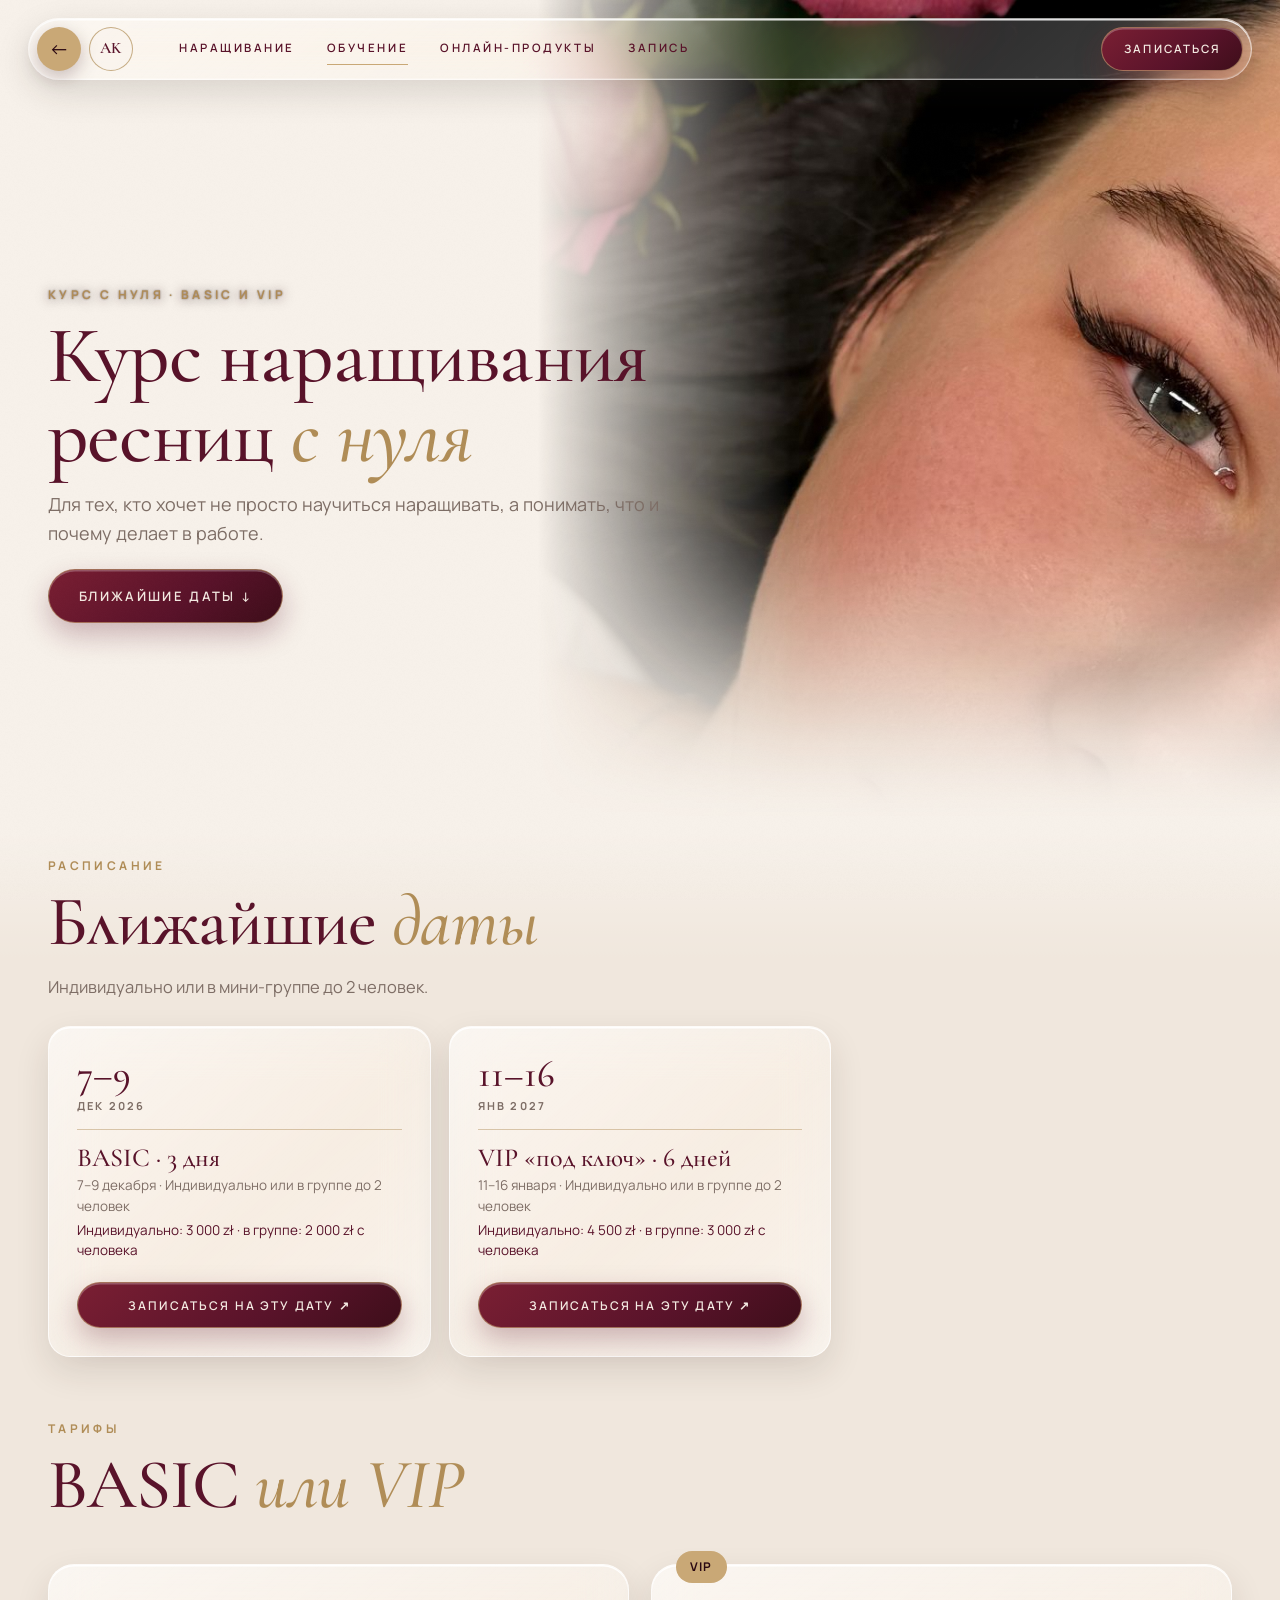
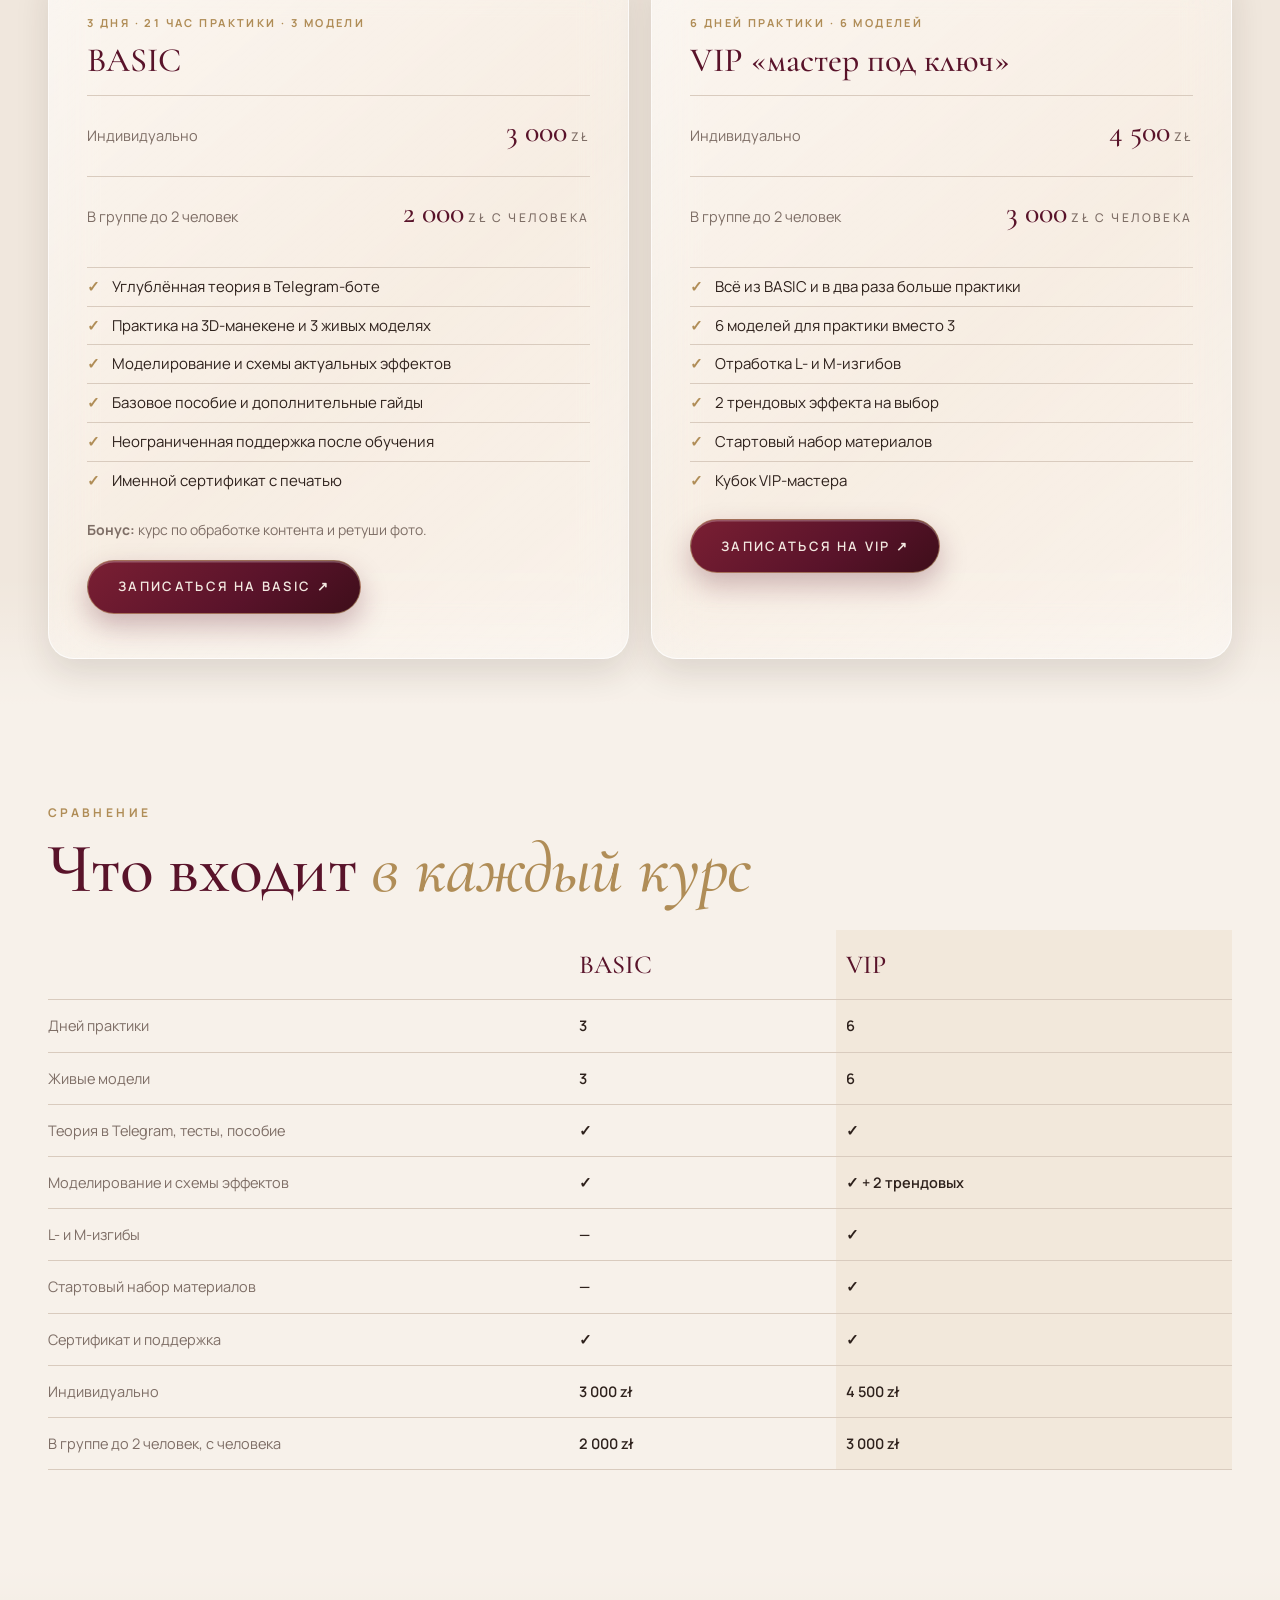
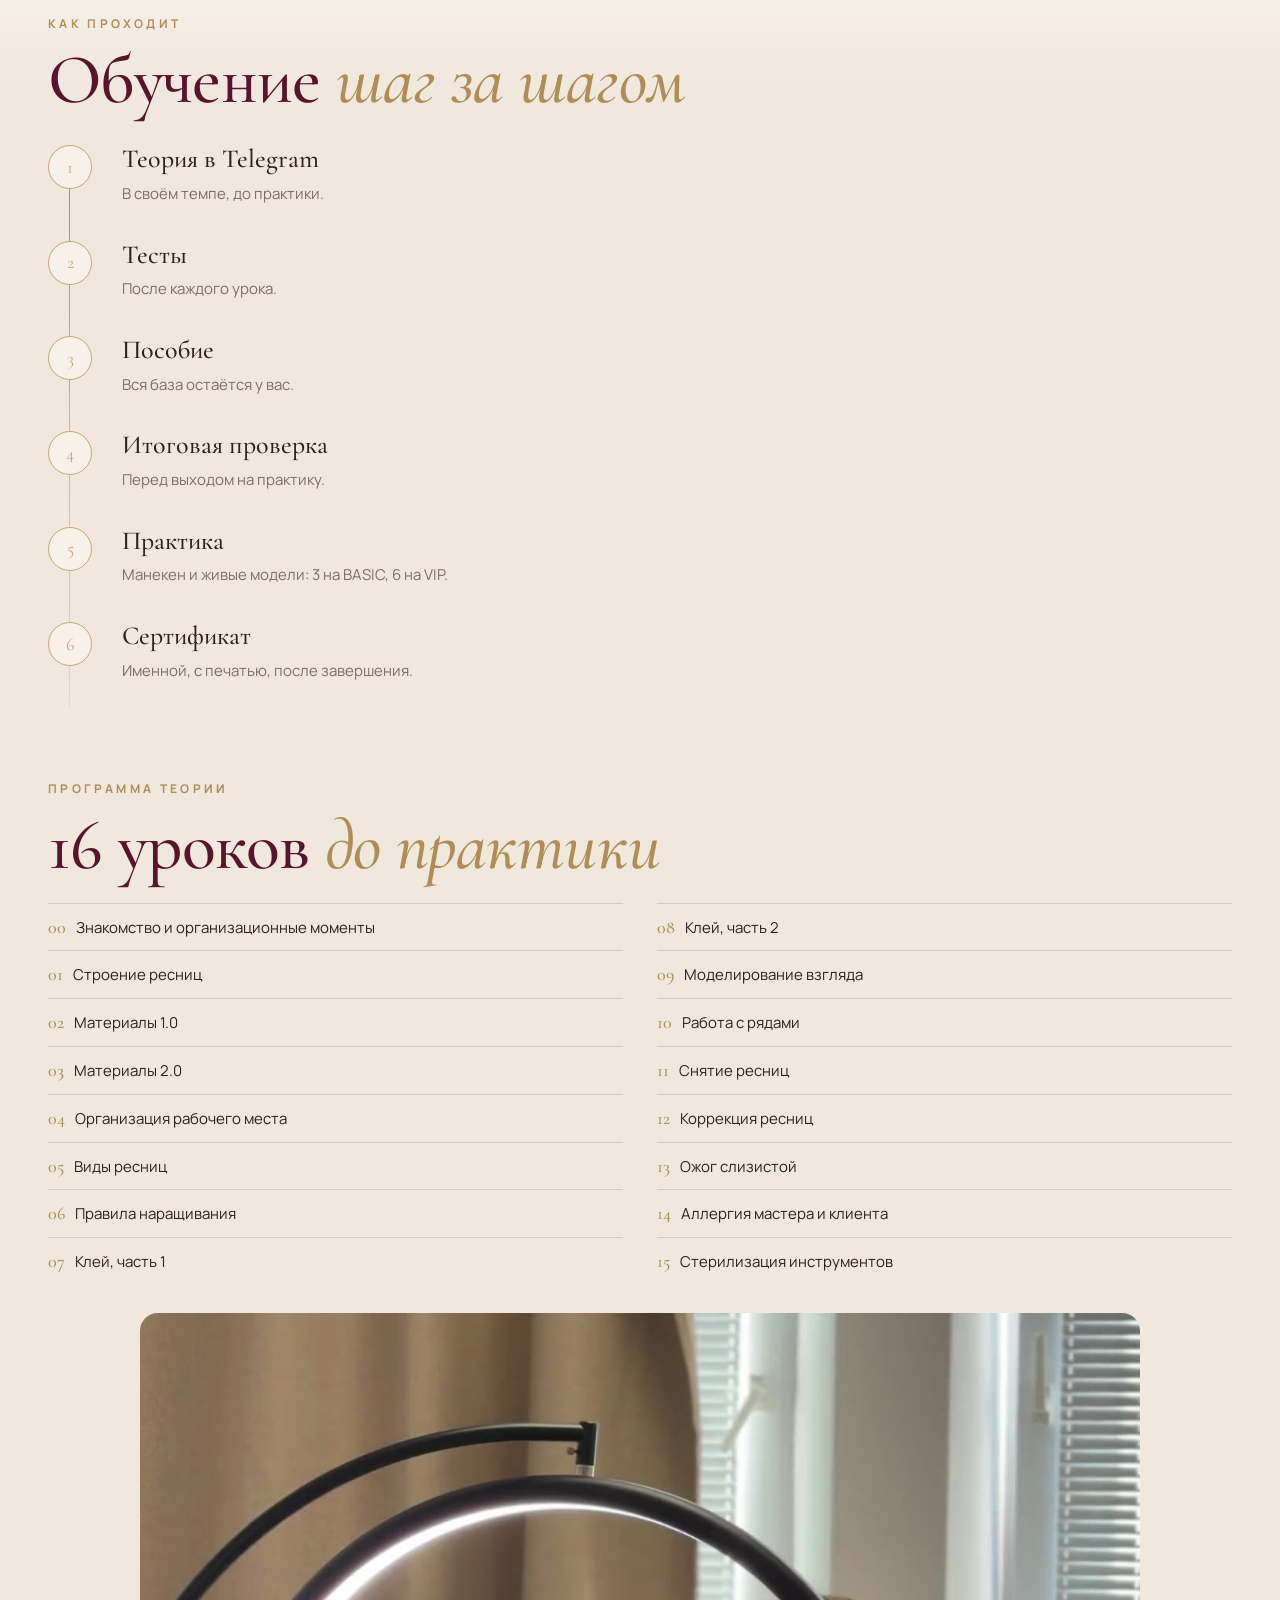
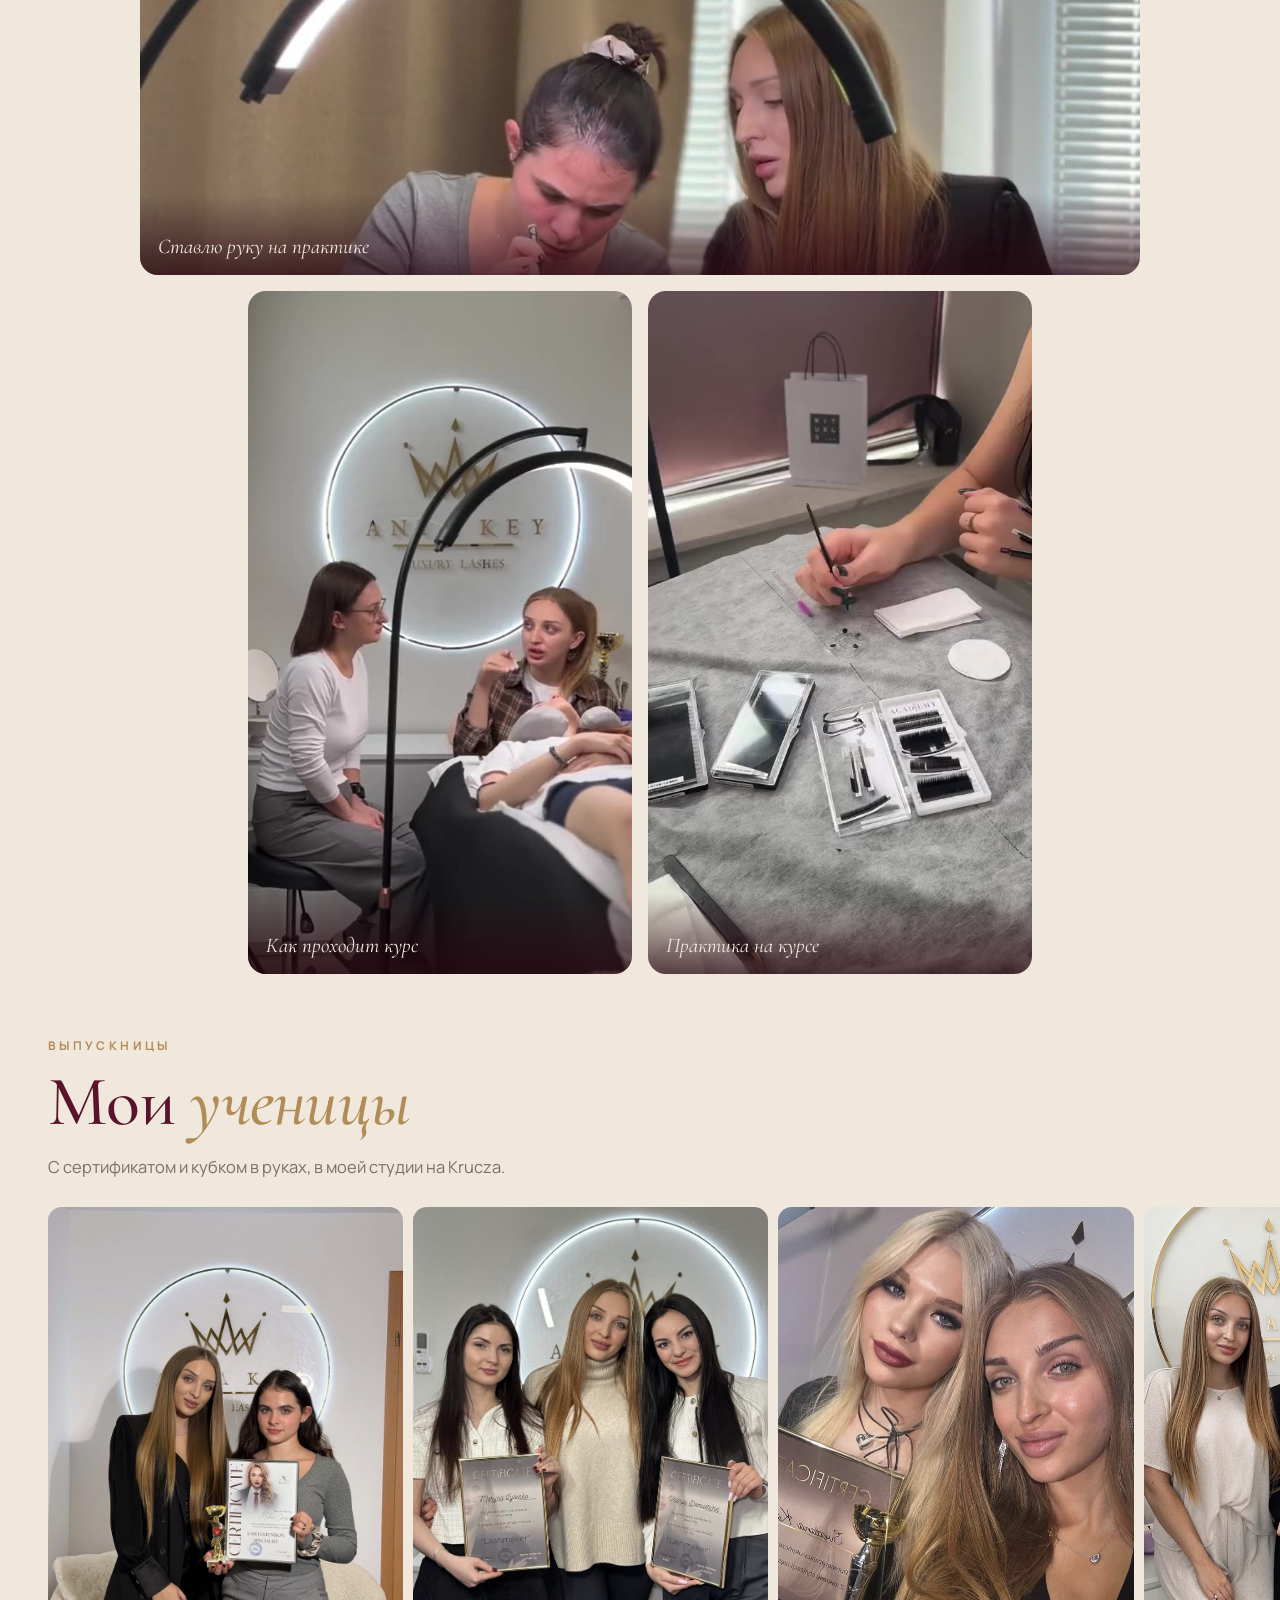
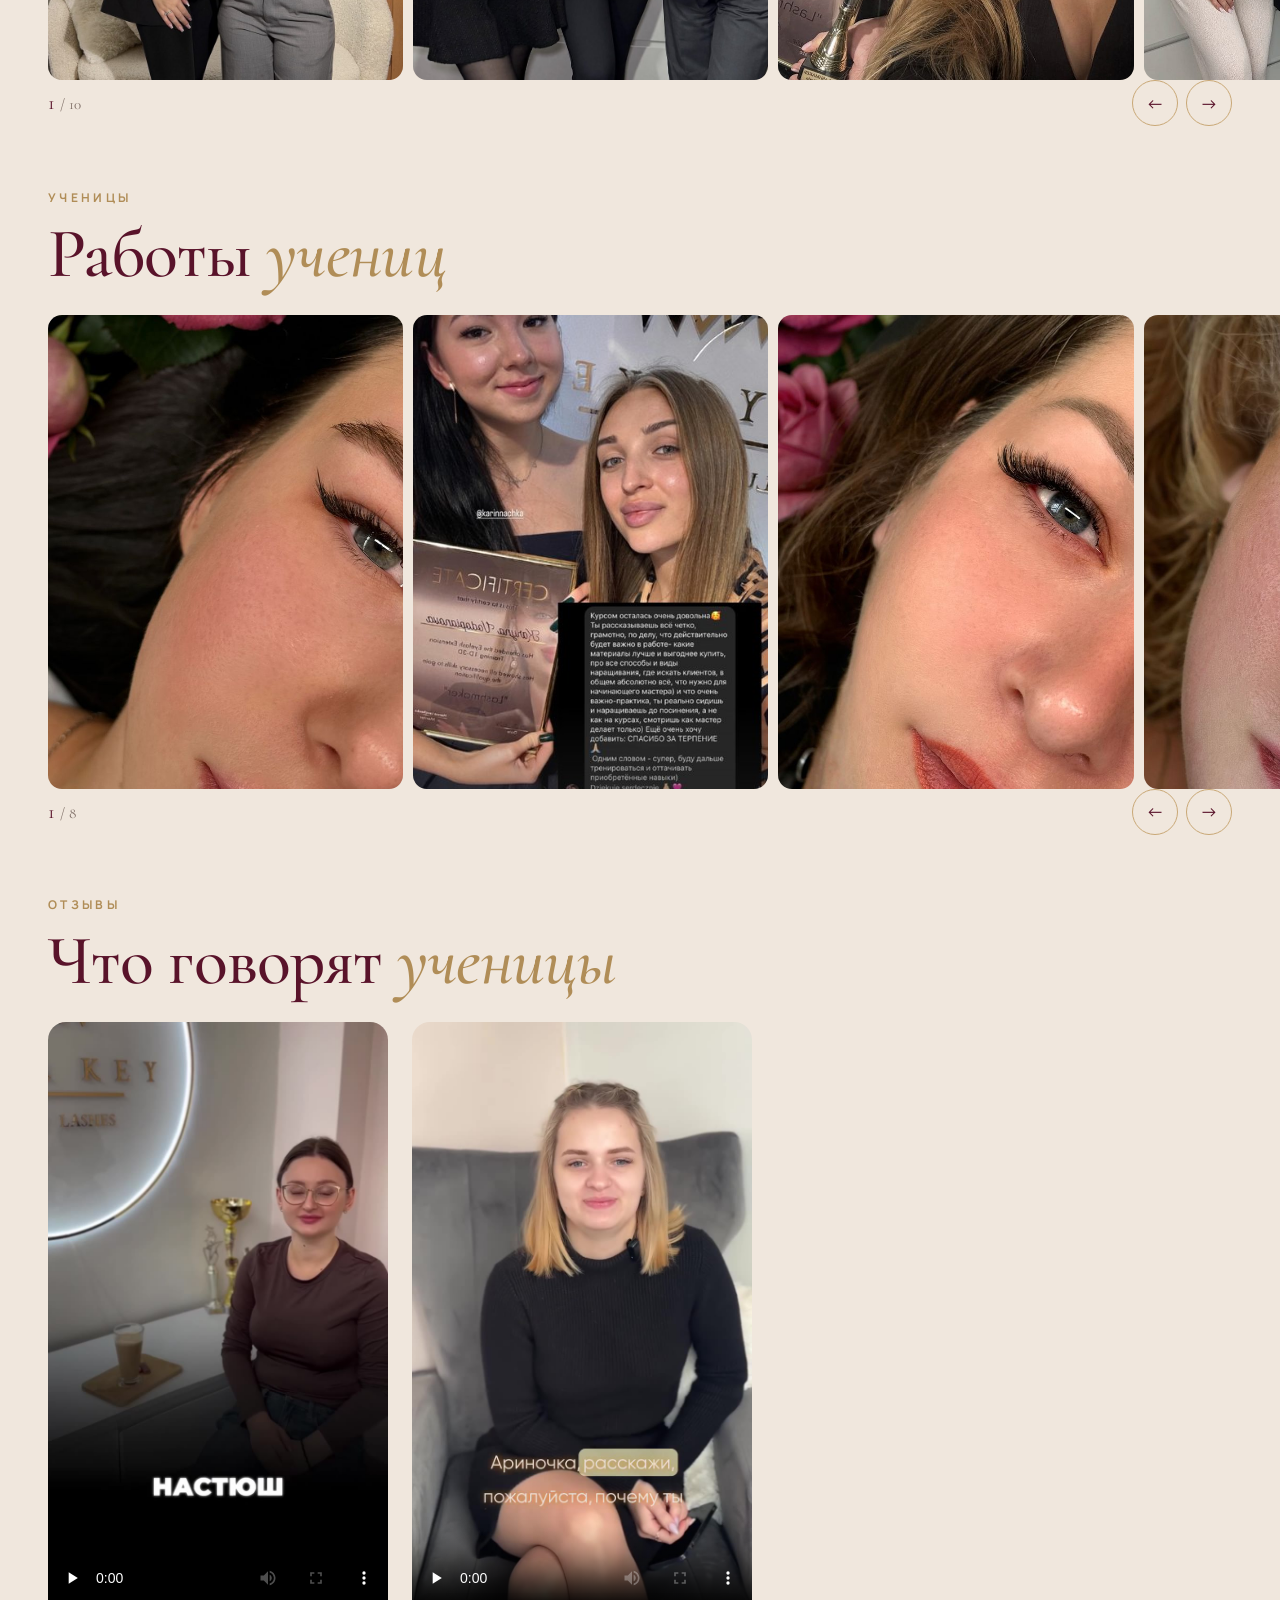
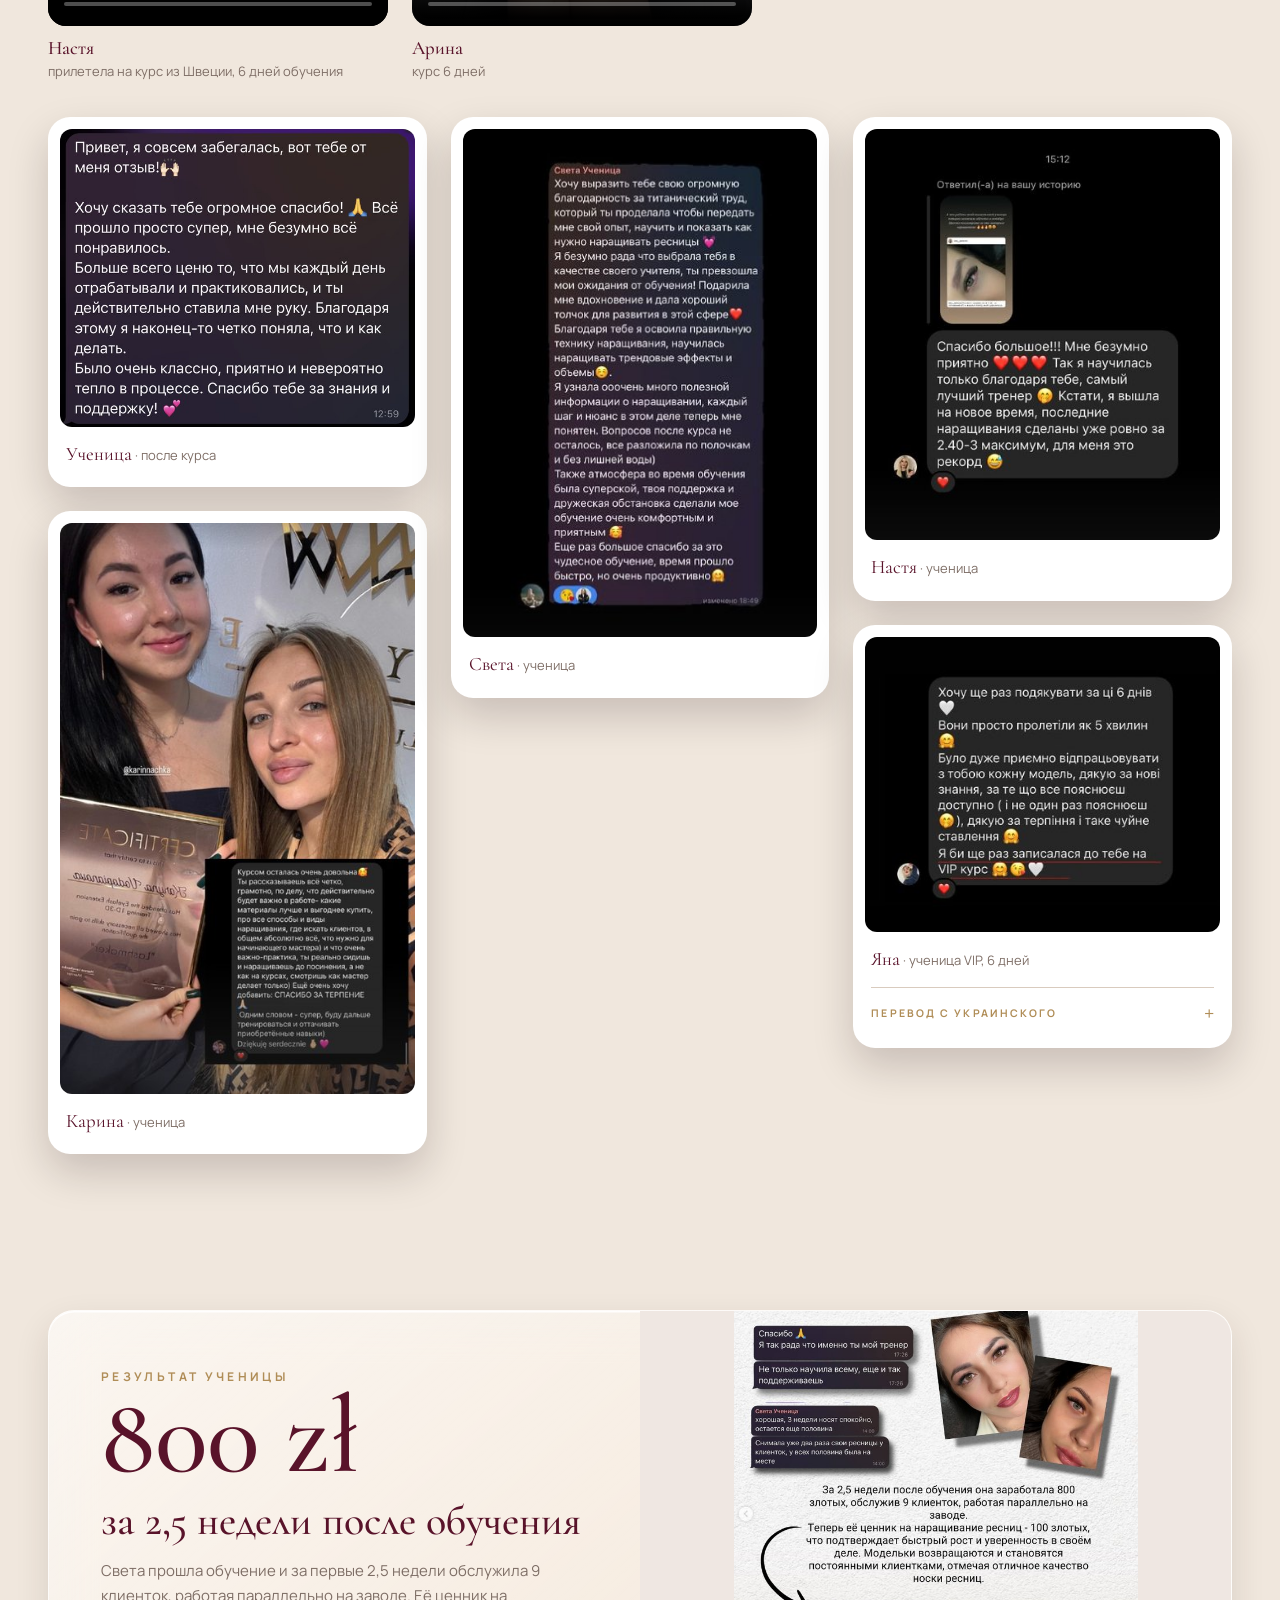
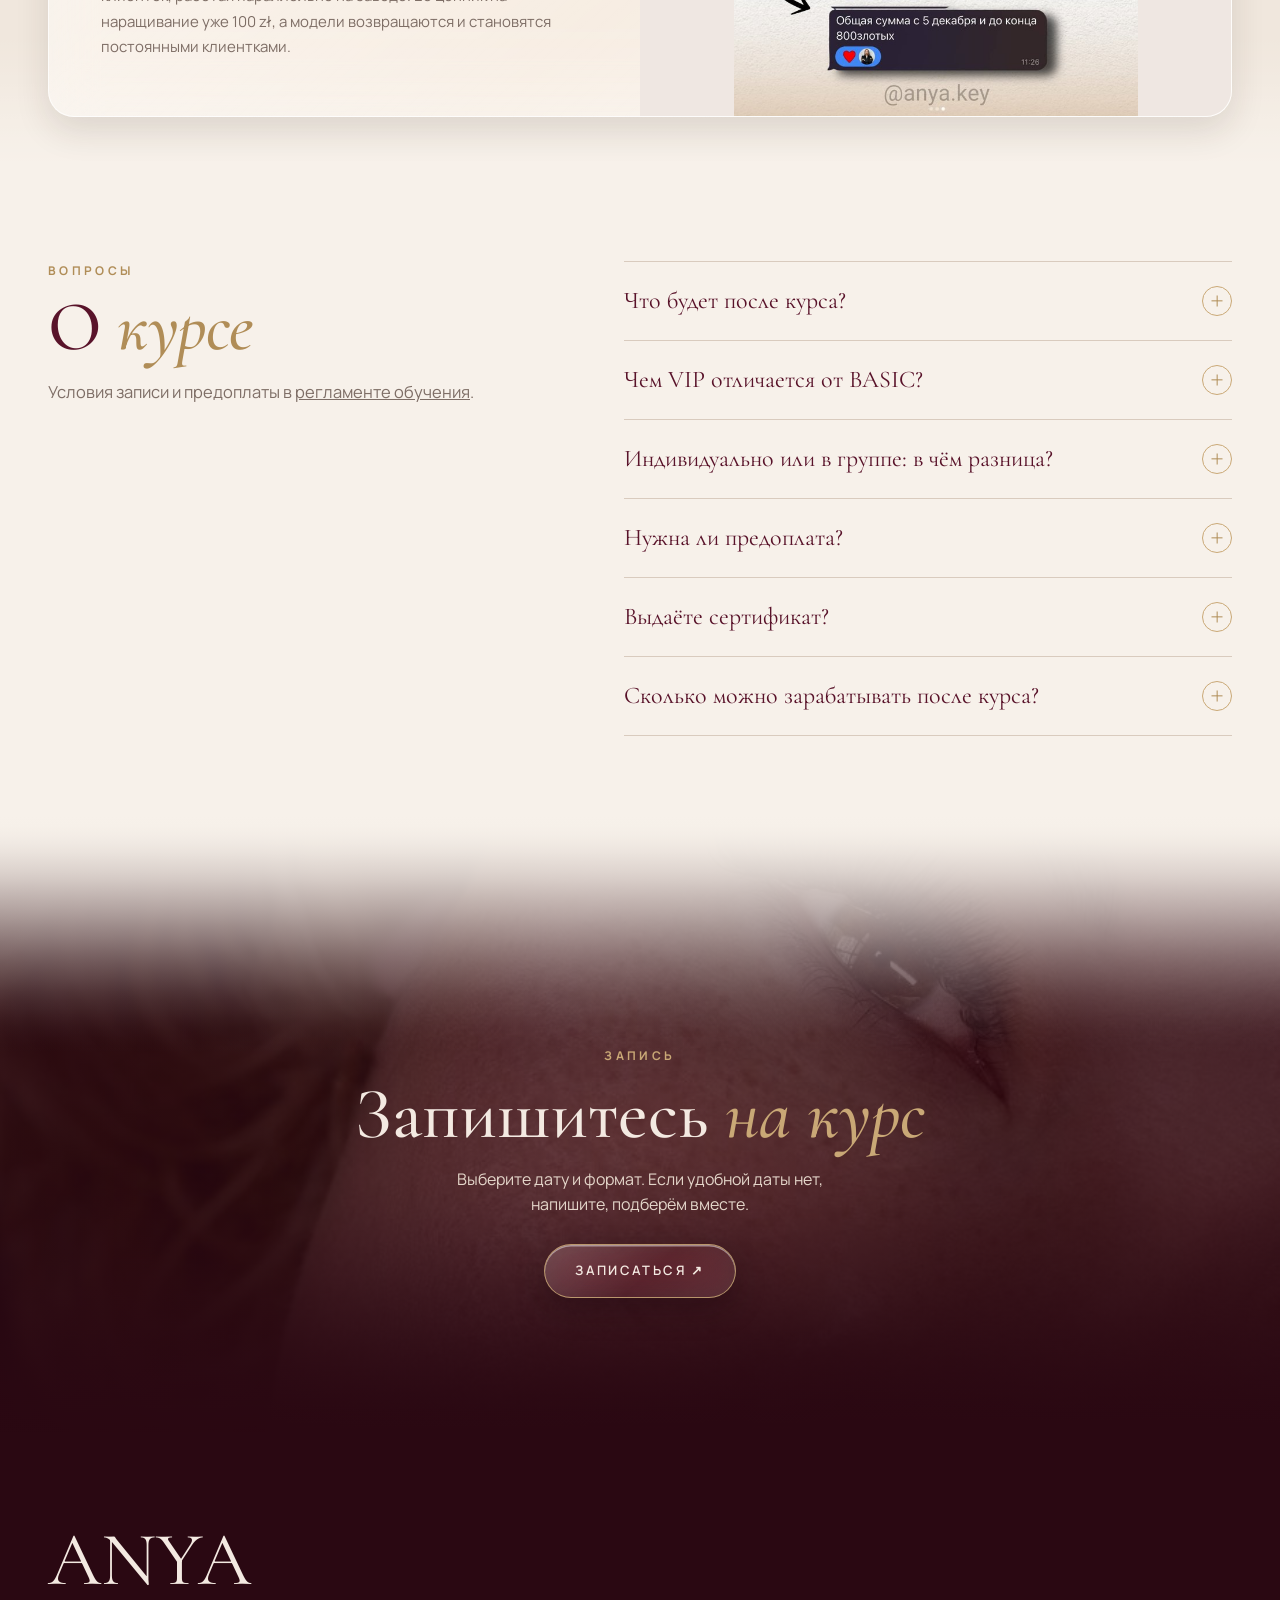
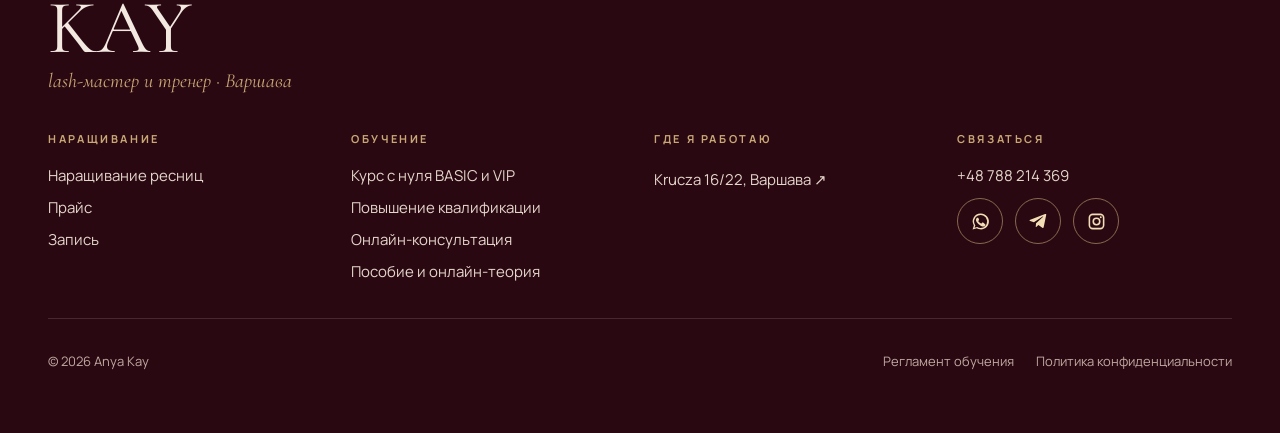
==== commit 1eb32ea6: "Круг 2: светлая основа и бордо акцентом, плавные переходы фото, новая главная, 10 лет Co-Authored-By" ====
--- a/basic-lash-course/index.html
+++ b/basic-lash-course/index.html
@@ -24,7 +24,7 @@
 <link href="https://fonts.googleapis.com/css2?family=Cormorant+Garamond:ital,wght@0,400;0,500;0,600;1,400;1,500&family=Manrope:wght@400;500;600;700&display=swap" rel="stylesheet">
 <link rel="stylesheet" href="/style.css?v=50">
 
-<script type="application/ld+json">{"@context": "https://schema.org", "@graph": [{"@type": "BeautySalon", "@id": "https://anyakay.pl/#business", "name": "Anya Kay", "url": "https://anyakay.pl/", "image": "https://anyakay.pl/img/hero.jpg", "logo": "https://anyakay.pl/img/avatar.jpg", "telephone": "+48788214369", "address": {"@type": "PostalAddress", "streetAddress": "Krucza 16/22", "addressLocality": "Warszawa", "addressCountry": "PL"}, "priceRange": "200–4500 zł", "description": "Наращивание ресниц и обучение lash-мастеров в Варшаве.", "sameAs": ["https://www.instagram.com/anya.key_/", "https://t.me/AnyaKayClientBot"], "areaServed": "Warszawa", "founder": {"@type": "Person", "name": "Anya Kay", "jobTitle": "Lash-мастер и преподаватель"}}, {"@type": "FAQPage", "mainEntity": [{"@type": "Question", "name": "Можно учиться с нуля?", "acceptedAnswer": {"@type": "Answer", "text": "Да. BASIC и VIP рассчитаны на старт с нуля: сначала теория в Telegram в своём темпе с тестами после уроков, потом практика на 3D-манекене и живых моделях."}}, {"@type": "Question", "name": "Чем VIP отличается от BASIC?", "acceptedAnswer": {"@type": "Answer", "text": "VIP включает всё из BASIC и в два раза больше практики: 6 дней и 6 моделей вместо 3, отработку L- и M-изгибов, 2 трендовых эффекта на выбор, стартовый набор материалов и кубок VIP-мастера."}}, {"@type": "Question", "name": "Индивидуально или в группе: в чём разница?", "acceptedAnswer": {"@type": "Answer", "text": "Программа одна и та же. Индивидуально всё время только ваше, и темп подстраивается под вас. В мини-группе максимум 2 человека, поэтому внимания всё равно много, а цена ниже: BASIC 2000 zł вместо 3000 zł, VIP 3000 zł вместо 4500 zł с человека."}}, {"@type": "Question", "name": "Нужна ли предоплата?", "acceptedAnswer": {"@type": "Answer", "text": "Да, дата бронируется после предоплаты 500 zł. Отменить или перенести запись можно не позже чем за 3 недели до начала, позже предоплата не возвращается. Перенести дату можно один раз, при втором переносе предоплата сгорает."}}, {"@type": "Question", "name": "Выдаёте сертификат?", "acceptedAnswer": {"@type": "Answer", "text": "Да, после обучения вы получаете именной сертификат с печатью."}}, {"@type": "Question", "name": "Будет поддержка после курса?", "acceptedAnswer": {"@type": "Answer", "text": "Да, после BASIC у вас неограниченная поддержка: можно присылать работы и задавать вопросы."}}, {"@type": "Question", "name": "Сколько можно зарабатывать после курса?", "acceptedAnswer": {"@type": "Answer", "text": "Зависит от вас, но вот пример: ученица Света за первые 2,5 недели после обучения обслужила 9 клиенток и заработала 800 zł, параллельно работая на заводе. Её модели возвращаются и становятся постоянными клиентками."}}]}, {"@type": "Course", "name": "BASIC LASH COURSE", "description": "Курс наращивания ресниц с нуля: теория в Telegram, 3 дня практики, 3 живые модели, сертификат.", "inLanguage": "ru", "provider": {"@id": "https://anyakay.pl/#business"}, "url": "https://anyakay.pl/basic-lash-course/", "offers": {"@type": "Offer", "price": "3000", "priceCurrency": "PLN", "category": "Paid", "url": "https://anyakay.pl/basic-lash-course/"}, "hasCourseInstance": {"@type": "CourseInstance", "courseMode": "onsite", "location": "Warszawa, Krucza 16/22"}}, {"@type": "Course", "name": "VIP «мастер под ключ»", "description": "Курс наращивания ресниц с нуля: 6 дней практики, 6 моделей, L/M-изгибы, 2 трендовых эффекта, стартовый набор.", "inLanguage": "ru", "provider": {"@id": "https://anyakay.pl/#business"}, "url": "https://anyakay.pl/basic-lash-course/#vip", "offers": {"@type": "Offer", "price": "4500", "priceCurrency": "PLN", "category": "Paid", "url": "https://anyakay.pl/basic-lash-course/#vip"}, "hasCourseInstance": {"@type": "CourseInstance", "courseMode": "onsite", "location": "Warszawa, Krucza 16/22"}}]}</script>
+<script type="application/ld+json">{"@context": "https://schema.org", "@graph": [{"@type": "BeautySalon", "@id": "https://anyakay.pl/#business", "name": "Anya Kay", "url": "https://anyakay.pl/", "image": "https://anyakay.pl/img/hero.jpg", "logo": "https://anyakay.pl/img/avatar.jpg", "telephone": "+48788214369", "address": {"@type": "PostalAddress", "streetAddress": "Krucza 16/22", "addressLocality": "Warszawa", "addressCountry": "PL"}, "priceRange": "200–4500 zł", "description": "Наращивание ресниц и обучение lash-мастеров в Варшаве.", "sameAs": ["https://www.instagram.com/anya.key_/", "https://t.me/AnyaKayClientBot"], "areaServed": "Warszawa", "founder": {"@type": "Person", "name": "Anya Kay", "jobTitle": "Lash-мастер и преподаватель"}}, {"@type": "FAQPage", "mainEntity": [{"@type": "Question", "name": "Что будет после курса?", "acceptedAnswer": {"@type": "Answer", "text": "Я всегда на связи. Не знаете, что нарастить конкретной клиентке, или что-то не получается в работе? Пишете мне, и я объясню, как сделать правильно. Вы не остаётесь одна: я рядом и поддержу даже в трудную минуту."}}, {"@type": "Question", "name": "Чем VIP отличается от BASIC?", "acceptedAnswer": {"@type": "Answer", "text": "VIP включает всё из BASIC и в два раза больше практики: 6 дней и 6 моделей вместо 3, отработку L- и M-изгибов, 2 трендовых эффекта на выбор, стартовый набор материалов и кубок VIP-мастера."}}, {"@type": "Question", "name": "Индивидуально или в группе: в чём разница?", "acceptedAnswer": {"@type": "Answer", "text": "Программа одна и та же. Индивидуально всё время только ваше, и темп подстраивается под вас. В мини-группе максимум 2 человека, поэтому внимания всё равно много, а цена ниже: BASIC 2000 zł вместо 3000 zł, VIP 3000 zł вместо 4500 zł с человека."}}, {"@type": "Question", "name": "Нужна ли предоплата?", "acceptedAnswer": {"@type": "Answer", "text": "Да, дата бронируется после предоплаты 500 zł. Отменить или перенести запись можно не позже чем за 3 недели до начала, позже предоплата не возвращается. Перенести дату можно один раз, при втором переносе предоплата сгорает."}}, {"@type": "Question", "name": "Выдаёте сертификат?", "acceptedAnswer": {"@type": "Answer", "text": "Да, после обучения вы получаете именной сертификат с печатью."}}, {"@type": "Question", "name": "Сколько можно зарабатывать после курса?", "acceptedAnswer": {"@type": "Answer", "text": "Зависит от вас, но вот пример: ученица Света за первые 2,5 недели после обучения обслужила 9 клиенток и заработала 800 zł, параллельно работая на заводе. Её модели возвращаются и становятся постоянными клиентками."}}]}, {"@type": "Course", "name": "BASIC LASH COURSE", "description": "Курс наращивания ресниц с нуля: теория в Telegram, 3 дня практики, 3 живые модели, сертификат.", "inLanguage": "ru", "provider": {"@id": "https://anyakay.pl/#business"}, "url": "https://anyakay.pl/basic-lash-course/", "offers": {"@type": "Offer", "price": "3000", "priceCurrency": "PLN", "category": "Paid", "url": "https://anyakay.pl/basic-lash-course/"}, "hasCourseInstance": {"@type": "CourseInstance", "courseMode": "onsite", "location": "Warszawa, Krucza 16/22"}}, {"@type": "Course", "name": "VIP «мастер под ключ»", "description": "Курс наращивания ресниц с нуля: 6 дней практики, 6 моделей, L/M-изгибы, 2 трендовых эффекта, стартовый набор.", "inLanguage": "ru", "provider": {"@id": "https://anyakay.pl/#business"}, "url": "https://anyakay.pl/basic-lash-course/#vip", "offers": {"@type": "Offer", "price": "4500", "priceCurrency": "PLN", "category": "Paid", "url": "https://anyakay.pl/basic-lash-course/#vip"}, "hasCourseInstance": {"@type": "CourseInstance", "courseMode": "onsite", "location": "Warszawa, Krucza 16/22"}}]}</script>
 </head>
 <body>
 <header class="hdr g">
@@ -41,11 +41,11 @@
 <main>
 
 <section class="pcover"><div class="ph" style="background-image:url('/img/uchenica-basic-1.jpg');background-position:50% 50%" role="img" aria-label=""></div><div class="in"><div class="eyebrow l">Курс с нуля · BASIC и VIP</div><h1>Курс наращивания ресниц <em>с нуля</em></h1><p>Для тех, кто хочет не просто научиться наращивать, а понимать, что и почему делает в работе.</p><div class="btns"><a href="#daty" class="btn glass">Ближайшие даты ↓</a></div></div></section>
-<section class="sec dark" id="daty" style="padding-top:40px"><div class="wrap">
+<section class="sec soft" id="daty" style="padding-top:40px"><div class="wrap">
   <div class="reveal"><div class="eyebrow l">Расписание</div><h2 class="h2">Ближайшие <em>даты</em></h2><p class="lead">Индивидуально или в мини-группе до 2 человек.</p></div>
   <div class="dates" data-dates="" data-price></div>
 </div></section>
-<section class="sec dark" style="padding-top:10px"><div class="wrap">
+<section class="sec soft" style="padding-top:10px"><div class="wrap">
   <div class="reveal"><div class="eyebrow l">Тарифы</div><h2 class="h2">BASIC <em>или VIP</em></h2></div>
   <div class="courses">
     <article class="course gd reveal"><small>3 дня · 21 час практики · 3 модели</small><h3>BASIC</h3>
@@ -59,7 +59,6 @@
       <div class="btns"><a href="/zapis/?w=vip" class="btn glass">Записаться на VIP ↗</a></div></article>
   </div>
 </div></section>
-<div class="to-light"></div>
 <section class="sec"><div class="wrap">
   <div class="reveal"><div class="eyebrow">Сравнение</div><h2 class="h2">Что входит <em>в каждый курс</em></h2></div>
   <div class="cmpw reveal"><table class="cmp">
@@ -77,38 +76,37 @@
     </tbody>
   </table></div>
 </div></section>
-<section class="sec to-dark"><div class="wrap">
+<section class="sec soft"><div class="wrap">
   <div class="reveal"><div class="eyebrow">Как проходит</div><h2 class="h2">Обучение <em>шаг за шагом</em></h2></div>
   <div class="prog-in"><div class="tlx"><div class="day reveal"><div class="d">1</div><div><h3>Теория в Telegram</h3><p>В своём темпе, до практики.</p></div></div><div class="day reveal"><div class="d">2</div><div><h3>Тесты</h3><p>После каждого урока.</p></div></div><div class="day reveal"><div class="d">3</div><div><h3>Пособие</h3><p>Вся база остаётся у вас.</p></div></div><div class="day reveal"><div class="d">4</div><div><h3>Итоговая проверка</h3><p>Перед выходом на практику.</p></div></div><div class="day reveal"><div class="d">5</div><div><h3>Практика</h3><p>Манекен и живые модели: 3 на BASIC, 6 на VIP.</p></div></div><div class="day reveal"><div class="d">6</div><div><h3>Сертификат</h3><p>Именной, с печатью, после завершения.</p></div></div></div></div>
 </div></section>
-<section class="sec dark" style="padding-top:10px"><div class="wrap">
+<section class="sec soft" style="padding-top:10px"><div class="wrap">
   <div class="reveal"><div class="eyebrow l">Программа теории</div><h2 class="h2">16 уроков <em>до практики</em></h2></div>
   <ol class="lessons"><li><b>00</b>Знакомство и организационные моменты</li><li><b>01</b>Строение ресниц</li><li><b>02</b>Материалы 1.0</li><li><b>03</b>Материалы 2.0</li><li><b>04</b>Организация рабочего места</li><li><b>05</b>Виды ресниц</li><li><b>06</b>Правила наращивания</li><li><b>07</b>Клей, часть 1</li><li><b>08</b>Клей, часть 2</li><li><b>09</b>Моделирование взгляда</li><li><b>10</b>Работа с рядами</li><li><b>11</b>Снятие ресниц</li><li><b>12</b>Коррекция ресниц</li><li><b>13</b>Ожог слизистой</li><li><b>14</b>Аллергия мастера и клиента</li><li><b>15</b>Стерилизация инструментов</li></ol>
   <div class="vids"><figure class="vid reveal wide"><video data-auto data-src="/video/praktika-ruka.mp4" poster="/video/praktika-ruka.jpg" muted loop playsinline preload="none" aria-label="Ставлю руку на практике"></video><figcaption>Ставлю руку на практике</figcaption></figure><figure class="vid reveal "><video data-auto data-src="/video/kurs.mp4" poster="/video/kurs.jpg" muted loop playsinline preload="none" aria-label="Как проходит курс"></video><figcaption>Как проходит курс</figcaption></figure><figure class="vid reveal "><video data-auto data-src="/video/praktika-1.mp4" poster="/video/praktika-1.jpg" muted loop playsinline preload="none" aria-label="Практика на курсе"></video><figcaption>Практика на курсе</figcaption></figure></div>
 </div></section>
-<section class="sec dark" style="padding-top:10px"><div class="wrap"><div class="eyebrow l">Выпускницы</div><h2 class="h2">Мои <em>ученицы</em></h2><p class="lead">С сертификатом и кубком в руках, в моей студии на Krucza.</p></div>
+<section class="sec soft" style="padding-top:10px"><div class="wrap"><div class="eyebrow l">Выпускницы</div><h2 class="h2">Мои <em>ученицы</em></h2><p class="lead">С сертификатом и кубком в руках, в моей студии на Krucza.</p></div>
 <div class="sl" data-slider="cert"><div class="sl-t"></div><div class="wrap sl-bar"><div class="sl-c"></div><div class="sl-n"><button class="sl-p" aria-label="Назад">←</button><button class="sl-x" aria-label="Дальше">→</button></div></div></div></section>
-<section class="sec dark" style="padding-top:10px"><div class="wrap"><div class="eyebrow l">Ученицы</div><h2 class="h2">Работы <em>учениц</em></h2></div>
+<section class="sec soft" style="padding-top:10px"><div class="wrap"><div class="eyebrow l">Ученицы</div><h2 class="h2">Работы <em>учениц</em></h2></div>
 <div class="sl" data-slider="uch"><div class="sl-t"></div><div class="wrap sl-bar"><div class="sl-c"></div><div class="sl-n"><button class="sl-p" aria-label="Назад">←</button><button class="sl-x" aria-label="Дальше">→</button></div></div></div>
 <div class="wrap" style="margin-top:60px"><div class="eyebrow l">Отзывы</div><h2 class="h2">Что говорят <em>ученицы</em></h2>
 <div class="vts"><figure class="reveal"><div class="vt"><video controls playsinline preload="none" poster="/assets/videos/testimonial_1_poster.jpg" aria-label="Видеоотзыв: Настя"><source src="/assets/videos/testimonial_1.mp4" type="video/mp4"></video></div><figcaption><b>Настя</b><br>прилетела на курс из Швеции, 6 дней обучения</figcaption></figure><figure class="reveal"><div class="vt"><video controls playsinline preload="none" poster="/assets/videos/testimonial_2_poster.jpg" aria-label="Видеоотзыв: Арина"><source src="/assets/videos/testimonial_2.mp4" type="video/mp4"></video></div><figcaption><b>Арина</b><br>курс 6 дней</figcaption></figure></div></div>
 <div class="ops wrap n5"><figure class="op"><button type="button" data-shot="otzyv-uchenica-praktika.jpg" data-alt="Отзыв: Ученица" aria-label="Открыть отзыв: Ученица"><img src="/img/otzyv-uchenica-praktika.jpg" alt="Отзыв: Ученица, после курса" loading="lazy"></button><figcaption><b>Ученица</b> · после курса</figcaption></figure><figure class="op"><button type="button" data-shot="otzyv-karina.jpg" data-alt="Отзыв: Карина" aria-label="Открыть отзыв: Карина"><img src="/img/otzyv-karina.jpg" alt="Отзыв: Карина, ученица" loading="lazy"></button><figcaption><b>Карина</b> · ученица</figcaption></figure><figure class="op"><button type="button" data-shot="otzyv-sveta.jpg" data-alt="Отзыв: Света" aria-label="Открыть отзыв: Света"><img src="/img/otzyv-sveta.jpg" alt="Отзыв: Света, ученица" loading="lazy"></button><figcaption><b>Света</b> · ученица</figcaption></figure><figure class="op"><button type="button" data-shot="otzyv-nastya.jpg" data-alt="Отзыв: Настя" aria-label="Открыть отзыв: Настя"><img src="/img/otzyv-nastya.jpg" alt="Отзыв: Настя, ученица" loading="lazy"></button><figcaption><b>Настя</b> · ученица</figcaption></figure><figure class="op"><button type="button" data-shot="otzyv-yana.jpg" data-alt="Отзыв: Яна" aria-label="Открыть отзыв: Яна"><img src="/img/otzyv-yana.jpg" alt="Отзыв: Яна, ученица VIP, 6 дней" loading="lazy"></button><figcaption><b>Яна</b> · ученица VIP, 6 дней<details class="tr"><summary>Перевод с украинского</summary><p>Хочу ещё раз поблагодарить за эти 6 дней. Они пролетели как 5 минут. Я бы ещё раз записалась к тебе на VIP-курс.</p></details></figcaption></figure></div>
 </section>
-<section class="sec dark"><div class="wrap"><div class="case gd reveal">
+<section class="sec soft"><div class="wrap"><div class="case gd reveal">
   <div class="case-copy"><div class="eyebrow l">Результат ученицы</div><div class="case-num">800 zł</div>
   <h3>за 2,5 недели после обучения</h3>
   <p>Света прошла обучение и за первые 2,5 недели обслужила 9 клиенток, работая параллельно на заводе. Её ценник на наращивание уже 100 zł, а модели возвращаются и становятся постоянными клиентками.</p></div>
   <button type="button" class="case-media" style="background-image:url('/img/otzyv-sveta-rezultat.jpg')" data-shot="otzyv-sveta-rezultat.jpg" data-alt="Переписка с ученицей Светой" aria-label="Открыть переписку"></button>
 </div></div></section>
-<div class="to-light"></div>
 <section class="sec"><div class="wrap split">
   <div class="reveal"><div class="eyebrow">Вопросы</div><h2 class="h2">О <em>курсе</em></h2><p class="lead">Условия записи и предоплаты в <a href="/reglament-obucheniya/" style="text-decoration:underline">регламенте обучения</a>.</p></div>
-  <div class="faq"><details class="reveal"><summary>Можно учиться с нуля?<i></i></summary><p>Да. BASIC и VIP рассчитаны на старт с нуля: сначала теория в Telegram в своём темпе с тестами после уроков, потом практика на 3D-манекене и живых моделях.</p></details><details class="reveal"><summary>Чем VIP отличается от BASIC?<i></i></summary><p>VIP включает всё из BASIC и в два раза больше практики: 6 дней и 6 моделей вместо 3, отработку L- и M-изгибов, 2 трендовых эффекта на выбор, стартовый набор материалов и кубок VIP-мастера.</p></details><details class="reveal"><summary>Индивидуально или в группе: в чём разница?<i></i></summary><p>Программа одна и та же. Индивидуально всё время только ваше, и темп подстраивается под вас. В мини-группе максимум 2 человека, поэтому внимания всё равно много, а цена ниже: BASIC 2000 zł вместо 3000 zł, VIP 3000 zł вместо 4500 zł с человека.</p></details><details class="reveal"><summary>Нужна ли предоплата?<i></i></summary><p>Да, дата бронируется после предоплаты 500 zł. Отменить или перенести запись можно не позже чем за 3 недели до начала, позже предоплата не возвращается. Перенести дату можно один раз, при втором переносе предоплата сгорает.</p></details><details class="reveal"><summary>Выдаёте сертификат?<i></i></summary><p>Да, после обучения вы получаете именной сертификат с печатью.</p></details><details class="reveal"><summary>Будет поддержка после курса?<i></i></summary><p>Да, после BASIC у вас неограниченная поддержка: можно присылать работы и задавать вопросы.</p></details><details class="reveal"><summary>Сколько можно зарабатывать после курса?<i></i></summary><p>Зависит от вас, но вот пример: ученица Света за первые 2,5 недели после обучения обслужила 9 клиенток и заработала 800 zł, параллельно работая на заводе. Её модели возвращаются и становятся постоянными клиентками.</p></details></div>
+  <div class="faq"><details class="reveal"><summary>Что будет после курса?<i></i></summary><p>Я всегда на связи. Не знаете, что нарастить конкретной клиентке, или что-то не получается в работе? Пишете мне, и я объясню, как сделать правильно. Вы не остаётесь одна: я рядом и поддержу даже в трудную минуту.</p></details><details class="reveal"><summary>Чем VIP отличается от BASIC?<i></i></summary><p>VIP включает всё из BASIC и в два раза больше практики: 6 дней и 6 моделей вместо 3, отработку L- и M-изгибов, 2 трендовых эффекта на выбор, стартовый набор материалов и кубок VIP-мастера.</p></details><details class="reveal"><summary>Индивидуально или в группе: в чём разница?<i></i></summary><p>Программа одна и та же. Индивидуально всё время только ваше, и темп подстраивается под вас. В мини-группе максимум 2 человека, поэтому внимания всё равно много, а цена ниже: BASIC 2000 zł вместо 3000 zł, VIP 3000 zł вместо 4500 zł с человека.</p></details><details class="reveal"><summary>Нужна ли предоплата?<i></i></summary><p>Да, дата бронируется после предоплаты 500 zł. Отменить или перенести запись можно не позже чем за 3 недели до начала, позже предоплата не возвращается. Перенести дату можно один раз, при втором переносе предоплата сгорает.</p></details><details class="reveal"><summary>Выдаёте сертификат?<i></i></summary><p>Да, после обучения вы получаете именной сертификат с печатью.</p></details><details class="reveal"><summary>Сколько можно зарабатывать после курса?<i></i></summary><p>Зависит от вас, но вот пример: ученица Света за первые 2,5 недели после обучения обслужила 9 клиенток и заработала 800 zł, параллельно работая на заводе. Её модели возвращаются и становятся постоянными клиентками.</p></details></div>
 </div></section>
 <section class="band"><div class="ph" style="background-image:url('/img/uchenica-basic-3.jpg');background-position:50% 50%"></div><div class="in wrap reveal"><div class="eyebrow l">Запись</div><h2>Запишитесь <em>на курс</em></h2><p>Выберите дату и формат. Если удобной даты нет, напишите, подберём вместе.</p><a href="/zapis/?w=basic" class="btn glass">Записаться ↗</a></div></section>
 </main>
 <footer class="ftr"><div class="wrap">
-  <div class="top"><div class="brand">ANYA<br>KAY<small>lash-мастер и преподаватель · Варшава</small></div></div>
+  <div class="top"><div class="brand">ANYA<br>KAY<small>lash-мастер и тренер · Варшава</small></div></div>
   <div class="cols">
     <div><h4>Наращивание</h4><a href="/naraschivanie/">Наращивание ресниц</a><a href="/naraschivanie/#prajs">Прайс</a><a href="/zapis/?w=lashes">Запись</a></div>
     <div><h4>Обучение</h4><a href="/basic-lash-course/">Курс с нуля BASIC и VIP</a><a href="/povyshenie-kvalifikacii/">Повышение квалификации</a><a href="/konsultaciya/">Онлайн-консультация</a><a href="/materialy/">Пособие и онлайн-теория</a></div>
--- a/style.css
+++ b/style.css
@@ -133,7 +133,7 @@
 
 /* o mnie, jak na anyakay.pl: zdjęcie wtopione w tło */
 .about-ed{position:relative;overflow:hidden;background:linear-gradient(180deg,rgba(247,241,234,1) 0.0px,rgba(247,240,234,1) 15.38px,rgba(245,239,232,1) 30.77px,rgba(243,237,230,1) 46.15px,rgba(241,234,227,1) 61.54px,rgba(238,231,224,1) 76.92px,rgba(235,228,221,1) 92.31px,rgba(233,224,218,1) 107.69px,rgba(230,221,215,1) 123.08px,rgba(227,218,212,1) 138.46px,rgba(225,215,209,1) 153.85px,rgba(223,213,207,1) 169.23px,rgba(221,212,205,1) 184.62px,rgba(221,211,205,1) 200.0px,rgba(221,211,205,1) calc(100% - 200.0px),rgba(221,212,205,1) calc(100% - 184.6px),rgba(223,213,207,1) calc(100% - 169.2px),rgba(225,215,209,1) calc(100% - 153.8px),rgba(227,218,212,1) calc(100% - 138.5px),rgba(230,221,215,1) calc(100% - 123.1px),rgba(233,224,218,1) calc(100% - 107.7px),rgba(235,228,221,1) calc(100% - 92.3px),rgba(238,231,224,1) calc(100% - 76.9px),rgba(241,234,227,1) calc(100% - 61.5px),rgba(243,237,230,1) calc(100% - 46.2px),rgba(245,239,232,1) calc(100% - 30.8px),rgba(247,240,234,1) calc(100% - 15.4px),rgba(247,241,234,1) calc(100% - 0.0px))}
-.about-ed .media{height:600px;background:url(/img/anya-kay-burgundy.jpg) 50% 18%/cover no-repeat;-webkit-mask-image:linear-gradient(180deg,transparent 0,#000 14%,#000 58%,transparent 96%);mask-image:linear-gradient(180deg,transparent 0,#000 14%,#000 58%,transparent 96%)}
+.about-ed .media{height:600px;background:url(/img/anya-kay-portret.jpg) 50% 12%/cover no-repeat;-webkit-mask-image:linear-gradient(180deg,transparent 0,#000 14%,#000 58%,transparent 96%);mask-image:linear-gradient(180deg,transparent 0,#000 14%,#000 58%,transparent 96%)}
 .about-ed .copy{position:relative;z-index:1;margin-top:-150px;padding:0 var(--pad) 56px}
 .about-ed p.t{font-size:16.5px;line-height:1.7;max-width:520px}
 .about-ed p.t+p.t{margin-top:14px}
@@ -526,24 +526,11 @@
 .mast{font-weight:500}
 @media(min-width:1000px){.h2{font-size:70px}.rows .row .t{font-size:48px}}
 
-/* обложка главной: белый фон фото → бордо */
-.cover{background:linear-gradient(180deg,#FAFAFA 0,#FAFAFA 50%,#efe6e3 58%,#c9a6ab 68%,#8f4a5c 80%,#5e1a30 92%,#59132A 100%)}
-.cover .ph{top:120px;background-size:100% auto;background-position:50% 0}
-.cover .ph::after{background:linear-gradient(180deg,rgba(89,19,42,0) 0,rgba(89,19,42,0) 46%,rgba(89,19,42,.25) 60%,rgba(89,19,42,.7) 76%,rgba(89,19,42,.95) 90%,#59132A 100%)}
-.mast{top:74px;font-size:70px;color:var(--wine)}
-.mast small{font-size:19px;color:var(--gold-d)}
 .cover h1{font-size:25px;max-width:340px}
-.cover h1 em{color:var(--gold)}
 .hdr.clear{color:var(--wine)}
-@media(min-width:1000px){
-  .cover{background:linear-gradient(180deg,#FAFAFA 0,#FAFAFA 66%,#e9dcdc 76%,#b47f8a 88%,#59132A 100%)}
-  .cover .ph{background-size:cover;background-position:50% 8%}
-  .cover .ph::after{background:linear-gradient(180deg,rgba(89,19,42,0) 55%,rgba(89,19,42,.55) 80%,#59132A 100%)}
-  .mast{font-size:clamp(120px,11vw,180px)}
-  .cover .side{color:var(--choc)}
-  .cover h1{font-size:34px;max-width:520px}
-}
-.cover+.to-light.long{margin-top:-1px}
+.mast{top:74px;font-size:70px}
+.mast small{font-size:19px}
+@media(min-width:1000px){.mast{font-size:clamp(120px,11vw,180px)}}
 
 /* стрелка назад и монограмма */
 .mono{font-family:var(--bod);font-weight:600;font-size:16px}
@@ -667,8 +654,66 @@
 .mbar .ic.tg2{background:#2A8BC9;border-color:#2A8BC9}
 .op>button{display:block;width:100%;padding:0;cursor:zoom-in}
 .legal ul{margin:10px 0 0 20px}
-@media(max-width:999px){.cover .ph{top:205px}.mast small{color:var(--gold-d)}}
 .legal{overflow-wrap:anywhere}
 .vids .vid.wide{grid-column:1/-1;aspect-ratio:16/9!important}
 @media(min-width:1000px){.vids .vid.wide{flex:0 1 100%;max-width:1000px}}
 [data-slider="cert"] .sl-t button img{object-position:50% 35%}
+
+/* ===== круг 2: светлая основа, бордо только акцентом; плавные переходы как у Светы ===== */
+:root{--soft:#F0E7DD}
+.cover{color:var(--choc);background:linear-gradient(180deg,rgba(238,242,245,1) 0,rgba(238,242,245,1) calc(235px + 100vw*.58),rgba(238,242,245,1.0) calc(235px + 100vw*.58 + (235px + 100vw*1.16 - 235px + 100vw*.58)*0.0),rgba(238,242,245,1.0) calc(235px + 100vw*.58 + (235px + 100vw*1.16 - 235px + 100vw*.58)*0.0385),rgba(238,242,245,1.0) calc(235px + 100vw*.58 + (235px + 100vw*1.16 - 235px + 100vw*.58)*0.0769),rgba(238,242,245,1.0) calc(235px + 100vw*.58 + (235px + 100vw*1.16 - 235px + 100vw*.58)*0.1154),rgba(239,242,244,1.0) calc(235px + 100vw*.58 + (235px + 100vw*1.16 - 235px + 100vw*.58)*0.1538),rgba(239,242,244,1.0) calc(235px + 100vw*.58 + (235px + 100vw*1.16 - 235px + 100vw*.58)*0.1923),rgba(239,242,244,1.0) calc(235px + 100vw*.58 + (235px + 100vw*1.16 - 235px + 100vw*.58)*0.2308),rgba(240,242,243,1.0) calc(235px + 100vw*.58 + (235px + 100vw*1.16 - 235px + 100vw*.58)*0.2692),rgba(240,242,243,1.0) calc(235px + 100vw*.58 + (235px + 100vw*1.16 - 235px + 100vw*.58)*0.3077),rgba(240,242,242,1.0) calc(235px + 100vw*.58 + (235px + 100vw*1.16 - 235px + 100vw*.58)*0.3462),rgba(241,242,241,1.0) calc(235px + 100vw*.58 + (235px + 100vw*1.16 - 235px + 100vw*.58)*0.3846),rgba(241,242,241,1.0) calc(235px + 100vw*.58 + (235px + 100vw*1.16 - 235px + 100vw*.58)*0.4231),rgba(242,242,240,1.0) calc(235px + 100vw*.58 + (235px + 100vw*1.16 - 235px + 100vw*.58)*0.4615),rgba(242,242,240,1.0) calc(235px + 100vw*.58 + (235px + 100vw*1.16 - 235px + 100vw*.58)*0.5),rgba(243,241,239,1.0) calc(235px + 100vw*.58 + (235px + 100vw*1.16 - 235px + 100vw*.58)*0.5385),rgba(244,241,238,1.0) calc(235px + 100vw*.58 + (235px + 100vw*1.16 - 235px + 100vw*.58)*0.5769),rgba(244,241,238,1.0) calc(235px + 100vw*.58 + (235px + 100vw*1.16 - 235px + 100vw*.58)*0.6154),rgba(245,241,237,1.0) calc(235px + 100vw*.58 + (235px + 100vw*1.16 - 235px + 100vw*.58)*0.6538),rgba(245,241,236,1.0) calc(235px + 100vw*.58 + (235px + 100vw*1.16 - 235px + 100vw*.58)*0.6923),rgba(245,241,236,1.0) calc(235px + 100vw*.58 + (235px + 100vw*1.16 - 235px + 100vw*.58)*0.7308),rgba(246,241,235,1.0) calc(235px + 100vw*.58 + (235px + 100vw*1.16 - 235px + 100vw*.58)*0.7692),rgba(246,241,235,1.0) calc(235px + 100vw*.58 + (235px + 100vw*1.16 - 235px + 100vw*.58)*0.8077),rgba(246,241,235,1.0) calc(235px + 100vw*.58 + (235px + 100vw*1.16 - 235px + 100vw*.58)*0.8462),rgba(247,241,234,1.0) calc(235px + 100vw*.58 + (235px + 100vw*1.16 - 235px + 100vw*.58)*0.8846),rgba(247,241,234,1.0) calc(235px + 100vw*.58 + (235px + 100vw*1.16 - 235px + 100vw*.58)*0.9231),rgba(247,241,234,1.0) calc(235px + 100vw*.58 + (235px + 100vw*1.16 - 235px + 100vw*.58)*0.9615),rgba(247,241,234,1.0) calc(235px + 100vw*.58 + (235px + 100vw*1.16 - 235px + 100vw*.58)*1.0),rgba(247,241,234,1) 100%)}
+.cover .ph{top:235px;background-size:100% auto;background-position:50% 0;-webkit-mask-image:linear-gradient(180deg,transparent 0,rgba(0,0,0,0.0) calc(0px + (46px - 0px)*0.0),rgba(0,0,0,0.02) calc(0px + (46px - 0px)*0.0833),rgba(0,0,0,0.074) calc(0px + (46px - 0px)*0.1667),rgba(0,0,0,0.156) calc(0px + (46px - 0px)*0.25),rgba(0,0,0,0.259) calc(0px + (46px - 0px)*0.3333),rgba(0,0,0,0.376) calc(0px + (46px - 0px)*0.4167),rgba(0,0,0,0.5) calc(0px + (46px - 0px)*0.5),rgba(0,0,0,0.624) calc(0px + (46px - 0px)*0.5833),rgba(0,0,0,0.741) calc(0px + (46px - 0px)*0.6667),rgba(0,0,0,0.844) calc(0px + (46px - 0px)*0.75),rgba(0,0,0,0.926) calc(0px + (46px - 0px)*0.8333),rgba(0,0,0,0.98) calc(0px + (46px - 0px)*0.9167),rgba(0,0,0,1.0) calc(0px + (46px - 0px)*1.0),#000 calc(100vw*.6),rgba(0,0,0,1.0) calc(100vw*.6 + (100vw*1.12 - 100vw*.6)*0.0),rgba(0,0,0,0.996) calc(100vw*.6 + (100vw*1.12 - 100vw*.6)*0.0385),rgba(0,0,0,0.983) calc(100vw*.6 + (100vw*1.12 - 100vw*.6)*0.0769),rgba(0,0,0,0.963) calc(100vw*.6 + (100vw*1.12 - 100vw*.6)*0.1154),rgba(0,0,0,0.936) calc(100vw*.6 + (100vw*1.12 - 100vw*.6)*0.1538),rgba(0,0,0,0.903) calc(100vw*.6 + (100vw*1.12 - 100vw*.6)*0.1923),rgba(0,0,0,0.865) calc(100vw*.6 + (100vw*1.12 - 100vw*.6)*0.2308),rgba(0,0,0,0.822) calc(100vw*.6 + (100vw*1.12 - 100vw*.6)*0.2692),rgba(0,0,0,0.774) calc(100vw*.6 + (100vw*1.12 - 100vw*.6)*0.3077),rgba(0,0,0,0.723) calc(100vw*.6 + (100vw*1.12 - 100vw*.6)*0.3462),rgba(0,0,0,0.67) calc(100vw*.6 + (100vw*1.12 - 100vw*.6)*0.3846),rgba(0,0,0,0.614) calc(100vw*.6 + (100vw*1.12 - 100vw*.6)*0.4231),rgba(0,0,0,0.558) calc(100vw*.6 + (100vw*1.12 - 100vw*.6)*0.4615),rgba(0,0,0,0.5) calc(100vw*.6 + (100vw*1.12 - 100vw*.6)*0.5),rgba(0,0,0,0.442) calc(100vw*.6 + (100vw*1.12 - 100vw*.6)*0.5385),rgba(0,0,0,0.386) calc(100vw*.6 + (100vw*1.12 - 100vw*.6)*0.5769),rgba(0,0,0,0.33) calc(100vw*.6 + (100vw*1.12 - 100vw*.6)*0.6154),rgba(0,0,0,0.277) calc(100vw*.6 + (100vw*1.12 - 100vw*.6)*0.6538),rgba(0,0,0,0.226) calc(100vw*.6 + (100vw*1.12 - 100vw*.6)*0.6923),rgba(0,0,0,0.178) calc(100vw*.6 + (100vw*1.12 - 100vw*.6)*0.7308),rgba(0,0,0,0.135) calc(100vw*.6 + (100vw*1.12 - 100vw*.6)*0.7692),rgba(0,0,0,0.097) calc(100vw*.6 + (100vw*1.12 - 100vw*.6)*0.8077),rgba(0,0,0,0.064) calc(100vw*.6 + (100vw*1.12 - 100vw*.6)*0.8462),rgba(0,0,0,0.037) calc(100vw*.6 + (100vw*1.12 - 100vw*.6)*0.8846),rgba(0,0,0,0.017) calc(100vw*.6 + (100vw*1.12 - 100vw*.6)*0.9231),rgba(0,0,0,0.004) calc(100vw*.6 + (100vw*1.12 - 100vw*.6)*0.9615),rgba(0,0,0,0.0) calc(100vw*.6 + (100vw*1.12 - 100vw*.6)*1.0),transparent 100%);mask-image:linear-gradient(180deg,transparent 0,rgba(0,0,0,0.0) calc(0px + (46px - 0px)*0.0),rgba(0,0,0,0.02) calc(0px + (46px - 0px)*0.0833),rgba(0,0,0,0.074) calc(0px + (46px - 0px)*0.1667),rgba(0,0,0,0.156) calc(0px + (46px - 0px)*0.25),rgba(0,0,0,0.259) calc(0px + (46px - 0px)*0.3333),rgba(0,0,0,0.376) calc(0px + (46px - 0px)*0.4167),rgba(0,0,0,0.5) calc(0px + (46px - 0px)*0.5),rgba(0,0,0,0.624) calc(0px + (46px - 0px)*0.5833),rgba(0,0,0,0.741) calc(0px + (46px - 0px)*0.6667),rgba(0,0,0,0.844) calc(0px + (46px - 0px)*0.75),rgba(0,0,0,0.926) calc(0px + (46px - 0px)*0.8333),rgba(0,0,0,0.98) calc(0px + (46px - 0px)*0.9167),rgba(0,0,0,1.0) calc(0px + (46px - 0px)*1.0),#000 calc(100vw*.6),rgba(0,0,0,1.0) calc(100vw*.6 + (100vw*1.12 - 100vw*.6)*0.0),rgba(0,0,0,0.996) calc(100vw*.6 + (100vw*1.12 - 100vw*.6)*0.0385),rgba(0,0,0,0.983) calc(100vw*.6 + (100vw*1.12 - 100vw*.6)*0.0769),rgba(0,0,0,0.963) calc(100vw*.6 + (100vw*1.12 - 100vw*.6)*0.1154),rgba(0,0,0,0.936) calc(100vw*.6 + (100vw*1.12 - 100vw*.6)*0.1538),rgba(0,0,0,0.903) calc(100vw*.6 + (100vw*1.12 - 100vw*.6)*0.1923),rgba(0,0,0,0.865) calc(100vw*.6 + (100vw*1.12 - 100vw*.6)*0.2308),rgba(0,0,0,0.822) calc(100vw*.6 + (100vw*1.12 - 100vw*.6)*0.2692),rgba(0,0,0,0.774) calc(100vw*.6 + (100vw*1.12 - 100vw*.6)*0.3077),rgba(0,0,0,0.723) calc(100vw*.6 + (100vw*1.12 - 100vw*.6)*0.3462),rgba(0,0,0,0.67) calc(100vw*.6 + (100vw*1.12 - 100vw*.6)*0.3846),rgba(0,0,0,0.614) calc(100vw*.6 + (100vw*1.12 - 100vw*.6)*0.4231),rgba(0,0,0,0.558) calc(100vw*.6 + (100vw*1.12 - 100vw*.6)*0.4615),rgba(0,0,0,0.5) calc(100vw*.6 + (100vw*1.12 - 100vw*.6)*0.5),rgba(0,0,0,0.442) calc(100vw*.6 + (100vw*1.12 - 100vw*.6)*0.5385),rgba(0,0,0,0.386) calc(100vw*.6 + (100vw*1.12 - 100vw*.6)*0.5769),rgba(0,0,0,0.33) calc(100vw*.6 + (100vw*1.12 - 100vw*.6)*0.6154),rgba(0,0,0,0.277) calc(100vw*.6 + (100vw*1.12 - 100vw*.6)*0.6538),rgba(0,0,0,0.226) calc(100vw*.6 + (100vw*1.12 - 100vw*.6)*0.6923),rgba(0,0,0,0.178) calc(100vw*.6 + (100vw*1.12 - 100vw*.6)*0.7308),rgba(0,0,0,0.135) calc(100vw*.6 + (100vw*1.12 - 100vw*.6)*0.7692),rgba(0,0,0,0.097) calc(100vw*.6 + (100vw*1.12 - 100vw*.6)*0.8077),rgba(0,0,0,0.064) calc(100vw*.6 + (100vw*1.12 - 100vw*.6)*0.8462),rgba(0,0,0,0.037) calc(100vw*.6 + (100vw*1.12 - 100vw*.6)*0.8846),rgba(0,0,0,0.017) calc(100vw*.6 + (100vw*1.12 - 100vw*.6)*0.9231),rgba(0,0,0,0.004) calc(100vw*.6 + (100vw*1.12 - 100vw*.6)*0.9615),rgba(0,0,0,0.0) calc(100vw*.6 + (100vw*1.12 - 100vw*.6)*1.0),transparent 100%)}
+.cover .ph::after{display:none}
+.cover .tl{bottom:162px;text-shadow:none}
+.cover h1{color:var(--wine);font-size:25px;max-width:350px}
+.cover h1 em{display:block;color:var(--gold-d);margin-top:4px}
+.cover .cta2{display:grid;gap:10px;bottom:30px}
+.cover .cta2 .btn{width:100%}
+.mast{color:var(--wine)}.mast small{color:var(--gold-d)}
+@media(min-width:1000px){.cover{background:linear-gradient(180deg,rgba(238,242,245,1) 0,rgba(238,242,245,1) 55%,rgba(238,242,245,1.0) 55.0%,rgba(238,242,245,1.0) 56.73%,rgba(238,242,245,1.0) 58.46%,rgba(238,242,245,1.0) 60.19%,rgba(239,242,244,1.0) 61.92%,rgba(239,242,244,1.0) 63.65%,rgba(239,242,244,1.0) 65.38%,rgba(240,242,243,1.0) 67.12%,rgba(240,242,243,1.0) 68.85%,rgba(240,242,242,1.0) 70.58%,rgba(241,242,241,1.0) 72.31%,rgba(241,242,241,1.0) 74.04%,rgba(242,242,240,1.0) 75.77%,rgba(242,242,240,1.0) 77.5%,rgba(243,241,239,1.0) 79.23%,rgba(244,241,238,1.0) 80.96%,rgba(244,241,238,1.0) 82.69%,rgba(245,241,237,1.0) 84.42%,rgba(245,241,236,1.0) 86.15%,rgba(245,241,236,1.0) 87.88%,rgba(246,241,235,1.0) 89.62%,rgba(246,241,235,1.0) 91.35%,rgba(246,241,235,1.0) 93.08%,rgba(247,241,234,1.0) 94.81%,rgba(247,241,234,1.0) 96.54%,rgba(247,241,234,1.0) 98.27%,rgba(247,241,234,1.0) 100.0%)}.cover .ph{top:0;right:0;left:auto;width:60%;background-size:cover;background-position:50% 8%;-webkit-mask-image:linear-gradient(90deg,transparent 0,#000 26%),linear-gradient(180deg,#000 0,#000 58%,rgba(0,0,0,1.0) 58.0%,rgba(0,0,0,0.996) 59.62%,rgba(0,0,0,0.983) 61.23%,rgba(0,0,0,0.963) 62.85%,rgba(0,0,0,0.936) 64.46%,rgba(0,0,0,0.903) 66.08%,rgba(0,0,0,0.865) 67.69%,rgba(0,0,0,0.822) 69.31%,rgba(0,0,0,0.774) 70.92%,rgba(0,0,0,0.723) 72.54%,rgba(0,0,0,0.67) 74.15%,rgba(0,0,0,0.614) 75.77%,rgba(0,0,0,0.558) 77.38%,rgba(0,0,0,0.5) 79.0%,rgba(0,0,0,0.442) 80.62%,rgba(0,0,0,0.386) 82.23%,rgba(0,0,0,0.33) 83.85%,rgba(0,0,0,0.277) 85.46%,rgba(0,0,0,0.226) 87.08%,rgba(0,0,0,0.178) 88.69%,rgba(0,0,0,0.135) 90.31%,rgba(0,0,0,0.097) 91.92%,rgba(0,0,0,0.064) 93.54%,rgba(0,0,0,0.037) 95.15%,rgba(0,0,0,0.017) 96.77%,rgba(0,0,0,0.004) 98.38%,rgba(0,0,0,0.0) 100.0%);-webkit-mask-composite:source-in;mask-image:linear-gradient(90deg,transparent 0,#000 26%),linear-gradient(180deg,#000 0,#000 58%,rgba(0,0,0,1.0) 58.0%,rgba(0,0,0,0.996) 59.62%,rgba(0,0,0,0.983) 61.23%,rgba(0,0,0,0.963) 62.85%,rgba(0,0,0,0.936) 64.46%,rgba(0,0,0,0.903) 66.08%,rgba(0,0,0,0.865) 67.69%,rgba(0,0,0,0.822) 69.31%,rgba(0,0,0,0.774) 70.92%,rgba(0,0,0,0.723) 72.54%,rgba(0,0,0,0.67) 74.15%,rgba(0,0,0,0.614) 75.77%,rgba(0,0,0,0.558) 77.38%,rgba(0,0,0,0.5) 79.0%,rgba(0,0,0,0.442) 80.62%,rgba(0,0,0,0.386) 82.23%,rgba(0,0,0,0.33) 83.85%,rgba(0,0,0,0.277) 85.46%,rgba(0,0,0,0.226) 87.08%,rgba(0,0,0,0.178) 88.69%,rgba(0,0,0,0.135) 90.31%,rgba(0,0,0,0.097) 91.92%,rgba(0,0,0,0.064) 93.54%,rgba(0,0,0,0.037) 95.15%,rgba(0,0,0,0.017) 96.77%,rgba(0,0,0,0.004) 98.38%,rgba(0,0,0,0.0) 100.0%);mask-composite:intersect}.cover .tl{bottom:auto;top:calc(17vh + clamp(110px,10.5vw,170px)*1.72 + 60px)}.cover h1{font-size:34px;max-width:560px}.cover .cta2{display:flex;left:var(--pad);right:auto;width:auto;bottom:64px}.cover .cta2 .btn{width:auto}}
+.soft{--ft:linear-gradient(180deg,rgba(247,241,234,1.0) 0.0%,rgba(247,241,234,1.0) 3.85%,rgba(247,241,234,1.0) 7.69%,rgba(247,241,234,1.0) 11.54%,rgba(247,240,233,1.0) 15.38%,rgba(246,240,233,1.0) 19.23%,rgba(246,240,232,1.0) 23.08%,rgba(246,239,232,1.0) 26.92%,rgba(245,239,231,1.0) 30.77%,rgba(245,238,230,1.0) 34.62%,rgba(245,238,230,1.0) 38.46%,rgba(244,237,229,1.0) 42.31%,rgba(244,237,228,1.0) 46.15%,rgba(244,236,228,1.0) 50.0%,rgba(243,235,227,1.0) 53.85%,rgba(243,235,226,1.0) 57.69%,rgba(242,234,225,1.0) 61.54%,rgba(242,234,225,1.0) 65.38%,rgba(242,233,224,1.0) 69.23%,rgba(241,233,223,1.0) 73.08%,rgba(241,232,223,1.0) 76.92%,rgba(241,232,222,1.0) 80.77%,rgba(240,232,222,1.0) 84.62%,rgba(240,231,221,1.0) 88.46%,rgba(240,231,221,1.0) 92.31%,rgba(240,231,221,1.0) 96.15%,rgba(240,231,221,1.0) 100.0%);--fb:linear-gradient(180deg,rgba(240,231,221,1.0) 0.0%,rgba(240,231,221,1.0) 3.85%,rgba(240,231,221,1.0) 7.69%,rgba(240,231,221,1.0) 11.54%,rgba(240,232,222,1.0) 15.38%,rgba(241,232,222,1.0) 19.23%,rgba(241,232,223,1.0) 23.08%,rgba(241,233,223,1.0) 26.92%,rgba(242,233,224,1.0) 30.77%,rgba(242,234,225,1.0) 34.62%,rgba(242,234,225,1.0) 38.46%,rgba(243,235,226,1.0) 42.31%,rgba(243,235,227,1.0) 46.15%,rgba(244,236,228,1.0) 50.0%,rgba(244,237,228,1.0) 53.85%,rgba(244,237,229,1.0) 57.69%,rgba(245,238,230,1.0) 61.54%,rgba(245,238,230,1.0) 65.38%,rgba(245,239,231,1.0) 69.23%,rgba(246,239,232,1.0) 73.08%,rgba(246,240,232,1.0) 76.92%,rgba(246,240,233,1.0) 80.77%,rgba(247,240,233,1.0) 84.62%,rgba(247,241,234,1.0) 88.46%,rgba(247,241,234,1.0) 92.31%,rgba(247,241,234,1.0) 96.15%,rgba(247,241,234,1.0) 100.0%);background:var(--ft) top/100% 160px no-repeat,var(--fb) bottom/100% 160px no-repeat,var(--soft)}
+.soft+.soft{--ft:none}.soft:has(+.soft){--fb:none}
+.sec.soft{padding:80px 0}
+.band{padding-top:190px}.band::before{content:"";position:absolute;left:0;right:0;top:0;height:200px;z-index:1;pointer-events:none;background:linear-gradient(180deg,rgba(247,241,234,1.0) 0.0%,rgba(247,241,234,0.996) 3.85%,rgba(247,241,234,0.983) 7.69%,rgba(247,241,234,0.963) 11.54%,rgba(247,241,234,0.936) 15.38%,rgba(247,241,234,0.903) 19.23%,rgba(247,241,234,0.865) 23.08%,rgba(247,241,234,0.822) 26.92%,rgba(247,241,234,0.774) 30.77%,rgba(247,241,234,0.723) 34.62%,rgba(247,241,234,0.67) 38.46%,rgba(247,241,234,0.614) 42.31%,rgba(247,241,234,0.558) 46.15%,rgba(247,241,234,0.5) 50.0%,rgba(247,241,234,0.442) 53.85%,rgba(247,241,234,0.386) 57.69%,rgba(247,241,234,0.33) 61.54%,rgba(247,241,234,0.277) 65.38%,rgba(247,241,234,0.226) 69.23%,rgba(247,241,234,0.178) 73.08%,rgba(247,241,234,0.135) 76.92%,rgba(247,241,234,0.097) 80.77%,rgba(247,241,234,0.064) 84.62%,rgba(247,241,234,0.037) 88.46%,rgba(247,241,234,0.017) 92.31%,rgba(247,241,234,0.004) 96.15%,rgba(247,241,234,0.0) 100.0%)}
+.band .in{z-index:2}
+.bbtn{display:flex;flex-wrap:wrap;justify-content:center;gap:10px}.bbtn .btn{padding:0 24px}
+@media(min-width:1000px){.band{padding-top:230px}.band::before{height:240px}}
+.pcover{background:var(--milk);color:var(--choc)}
+.pcover::after{display:none}
+.pcover .ph{bottom:auto;height:72%;-webkit-mask-image:linear-gradient(180deg,#000 0,#000 46%,rgba(0,0,0,1.0) 46.0%,rgba(0,0,0,0.996) 48.08%,rgba(0,0,0,0.983) 50.15%,rgba(0,0,0,0.963) 52.23%,rgba(0,0,0,0.936) 54.31%,rgba(0,0,0,0.903) 56.38%,rgba(0,0,0,0.865) 58.46%,rgba(0,0,0,0.822) 60.54%,rgba(0,0,0,0.774) 62.62%,rgba(0,0,0,0.723) 64.69%,rgba(0,0,0,0.67) 66.77%,rgba(0,0,0,0.614) 68.85%,rgba(0,0,0,0.558) 70.92%,rgba(0,0,0,0.5) 73.0%,rgba(0,0,0,0.442) 75.08%,rgba(0,0,0,0.386) 77.15%,rgba(0,0,0,0.33) 79.23%,rgba(0,0,0,0.277) 81.31%,rgba(0,0,0,0.226) 83.38%,rgba(0,0,0,0.178) 85.46%,rgba(0,0,0,0.135) 87.54%,rgba(0,0,0,0.097) 89.62%,rgba(0,0,0,0.064) 91.69%,rgba(0,0,0,0.037) 93.77%,rgba(0,0,0,0.017) 95.85%,rgba(0,0,0,0.004) 97.92%,rgba(0,0,0,0.0) 100.0%);mask-image:linear-gradient(180deg,#000 0,#000 46%,rgba(0,0,0,1.0) 46.0%,rgba(0,0,0,0.996) 48.08%,rgba(0,0,0,0.983) 50.15%,rgba(0,0,0,0.963) 52.23%,rgba(0,0,0,0.936) 54.31%,rgba(0,0,0,0.903) 56.38%,rgba(0,0,0,0.865) 58.46%,rgba(0,0,0,0.822) 60.54%,rgba(0,0,0,0.774) 62.62%,rgba(0,0,0,0.723) 64.69%,rgba(0,0,0,0.67) 66.77%,rgba(0,0,0,0.614) 68.85%,rgba(0,0,0,0.558) 70.92%,rgba(0,0,0,0.5) 73.0%,rgba(0,0,0,0.442) 75.08%,rgba(0,0,0,0.386) 77.15%,rgba(0,0,0,0.33) 79.23%,rgba(0,0,0,0.277) 81.31%,rgba(0,0,0,0.226) 83.38%,rgba(0,0,0,0.178) 85.46%,rgba(0,0,0,0.135) 87.54%,rgba(0,0,0,0.097) 89.62%,rgba(0,0,0,0.064) 91.69%,rgba(0,0,0,0.037) 93.77%,rgba(0,0,0,0.017) 95.85%,rgba(0,0,0,0.004) 97.92%,rgba(0,0,0,0.0) 100.0%)}
+.pcover .in{text-shadow:none}.pcover h1{color:var(--wine)}.pcover h1 em{color:var(--gold-d)}.pcover p{color:var(--muted)}.pcover .eyebrow.l{color:var(--gold-d)}
+.pcover .btn.glass,.cover .btn.glass{color:var(--ivory);background:linear-gradient(140deg,#7a1f33,var(--wine) 60%,var(--wine-d));border:1px solid rgba(201,168,118,.6);box-shadow:inset 0 1.5px 0 rgba(255,255,255,.25),0 12px 28px rgba(89,19,42,.28)}
+@media(min-width:1000px){.pcover .ph{height:100%;left:42%;-webkit-mask-image:linear-gradient(90deg,transparent 0,#000 34%),linear-gradient(180deg,#000 0,#000 58%,rgba(0,0,0,1.0) 58.0%,rgba(0,0,0,0.996) 59.62%,rgba(0,0,0,0.983) 61.23%,rgba(0,0,0,0.963) 62.85%,rgba(0,0,0,0.936) 64.46%,rgba(0,0,0,0.903) 66.08%,rgba(0,0,0,0.865) 67.69%,rgba(0,0,0,0.822) 69.31%,rgba(0,0,0,0.774) 70.92%,rgba(0,0,0,0.723) 72.54%,rgba(0,0,0,0.67) 74.15%,rgba(0,0,0,0.614) 75.77%,rgba(0,0,0,0.558) 77.38%,rgba(0,0,0,0.5) 79.0%,rgba(0,0,0,0.442) 80.62%,rgba(0,0,0,0.386) 82.23%,rgba(0,0,0,0.33) 83.85%,rgba(0,0,0,0.277) 85.46%,rgba(0,0,0,0.226) 87.08%,rgba(0,0,0,0.178) 88.69%,rgba(0,0,0,0.135) 90.31%,rgba(0,0,0,0.097) 91.92%,rgba(0,0,0,0.064) 93.54%,rgba(0,0,0,0.037) 95.15%,rgba(0,0,0,0.017) 96.77%,rgba(0,0,0,0.004) 98.38%,rgba(0,0,0,0.0) 100.0%);-webkit-mask-composite:source-in;mask-image:linear-gradient(90deg,transparent 0,#000 34%),linear-gradient(180deg,#000 0,#000 58%,rgba(0,0,0,1.0) 58.0%,rgba(0,0,0,0.996) 59.62%,rgba(0,0,0,0.983) 61.23%,rgba(0,0,0,0.963) 62.85%,rgba(0,0,0,0.936) 64.46%,rgba(0,0,0,0.903) 66.08%,rgba(0,0,0,0.865) 67.69%,rgba(0,0,0,0.822) 69.31%,rgba(0,0,0,0.774) 70.92%,rgba(0,0,0,0.723) 72.54%,rgba(0,0,0,0.67) 74.15%,rgba(0,0,0,0.614) 75.77%,rgba(0,0,0,0.558) 77.38%,rgba(0,0,0,0.5) 79.0%,rgba(0,0,0,0.442) 80.62%,rgba(0,0,0,0.386) 82.23%,rgba(0,0,0,0.33) 83.85%,rgba(0,0,0,0.277) 85.46%,rgba(0,0,0,0.226) 87.08%,rgba(0,0,0,0.178) 88.69%,rgba(0,0,0,0.135) 90.31%,rgba(0,0,0,0.097) 91.92%,rgba(0,0,0,0.064) 93.54%,rgba(0,0,0,0.037) 95.15%,rgba(0,0,0,0.017) 96.77%,rgba(0,0,0,0.004) 98.38%,rgba(0,0,0,0.0) 100.0%);mask-composite:intersect}}
+.soft .eyebrow.l{color:var(--gold-d)}
+.soft .gd{background:linear-gradient(140deg,rgba(255,255,255,.62),rgba(255,255,255,.3) 55%,rgba(255,255,255,.48));border:1px solid rgba(255,255,255,.7);box-shadow:inset 0 1.5px 0 rgba(255,255,255,.9),0 14px 34px rgba(46,33,28,.12);color:var(--choc)}
+.dt{color:var(--choc)}.soft .dt .when b{color:var(--wine)}.soft .dt .when span{color:var(--muted)}.soft .dt .when{border-color:rgba(176,141,87,.45)}
+.soft .dt h3{color:var(--wine)}.soft .dt .meta{color:var(--muted)}.soft .dt .pr{color:var(--wine)}.soft .dt .pr s{color:var(--muted)}
+.soft .dt .tag{background:var(--wine);color:var(--ivory)}
+.soft .dates-note,.soft .dates-empty{color:var(--muted)}
+.soft .prc{border-color:var(--line)}.soft .prc div{border-color:var(--line);color:var(--choc)}.soft .prc b{color:var(--wine)}.soft .prc small{color:var(--muted)}
+.soft .notice{color:var(--choc)}.soft .notice b{color:var(--wine)}
+.soft .course{color:var(--choc)}.soft .course small{color:var(--gold-d)}.soft .course h3{color:var(--wine)}.soft .course .meta,.soft .course .bonus,.soft .course .big span{color:var(--muted)}
+.soft .course .big{color:var(--wine)}.soft .course .claim{color:var(--gold-d)}.soft .course .btn.line{color:var(--wine)}
+.soft .course .fmt div{border-color:var(--line)}.soft .course .fmt span{color:var(--muted)}.soft .course .fmt b{color:var(--wine)}.soft .course .fmt b small{color:var(--muted)}
+.soft .course li{color:var(--choc);border-color:var(--line)}.soft .course li::before{color:var(--gold-d)}
+.soft .course.pro{background:linear-gradient(150deg,#6a1a33,var(--wine) 55%,var(--wine-d));border:1px solid rgba(201,168,118,.7);color:var(--ivory)}
+.soft .course.pro small{color:var(--gold)}.soft .course.pro h3,.soft .course.pro .big{color:var(--ivory)}.soft .course.pro .meta,.soft .course.pro .bonus,.soft .course.pro .big span{color:#D9C6BC}
+.soft .course.pro .claim{color:#F1DDB6}.soft .course.pro .btn.line{color:var(--ivory)}.soft .course.pro li{color:#EFE4DA;border-color:rgba(243,233,225,.12)}.soft .course.pro li::before{color:var(--gold)}
+.soft .course.pro .fmt div{border-color:rgba(243,233,225,.14)}.soft .course.pro .fmt span{color:#E4D6CA}.soft .course.pro .fmt b{color:var(--ivory)}.soft .course.pro .fmt b small{color:#D9C6BC}
+.soft .pricebox .big{color:var(--wine)}.soft .pricebox .big span,.soft .pricebox p{color:var(--muted)}
+.soft .case-num{color:var(--wine)}.soft .case-copy h3{color:var(--wine)}.soft .case-copy p{color:var(--muted)}
+.soft .lessons li{color:var(--choc);border-color:var(--line)}.soft .lessons li b{color:var(--gold-d)}
+.soft .pts li{color:var(--choc);border-color:var(--line)}
+.soft .day p{color:var(--muted)}.soft .day .d{background:var(--milk)}.soft .day h4{color:var(--gold-d)}
+.soft .tagline{color:var(--gold-d)}
+.soft .vts figcaption{color:var(--muted)}.soft .vts figcaption b{color:var(--wine)}
+.soft .tlx::before{background:linear-gradient(var(--gold-d),rgba(176,141,87,.15))}
+.about-ed{background:var(--milk)}
+.soft .btn.glass{color:var(--ivory);background:linear-gradient(140deg,#7a1f33,var(--wine) 60%,var(--wine-d));border:1px solid rgba(201,168,118,.6);box-shadow:inset 0 1.5px 0 rgba(255,255,255,.25),0 12px 28px rgba(89,19,42,.28)}
+.soft .course.pro .btn.glass{background:linear-gradient(140deg,rgba(255,255,255,.2),rgba(255,255,255,.06) 55%,rgba(255,255,255,.12));border:1px solid rgba(201,168,118,.85)}
+.dirs{padding:30px 0 40px}
+@media(max-width:999px){.about-ed .media{-webkit-mask-image:linear-gradient(180deg,transparent 0,rgba(0,0,0,0.0) 0.0%,rgba(0,0,0,0.043) 1.5%,rgba(0,0,0,0.156) 3.0%,rgba(0,0,0,0.316) 4.5%,rgba(0,0,0,0.5) 6.0%,rgba(0,0,0,0.684) 7.5%,rgba(0,0,0,0.844) 9.0%,rgba(0,0,0,0.957) 10.5%,rgba(0,0,0,1.0) 12.0%,#000 40%,rgba(0,0,0,1.0) 40.0%,rgba(0,0,0,0.995) 42.17%,rgba(0,0,0,0.98) 44.33%,rgba(0,0,0,0.957) 46.5%,rgba(0,0,0,0.926) 48.67%,rgba(0,0,0,0.888) 50.83%,rgba(0,0,0,0.844) 53.0%,rgba(0,0,0,0.794) 55.17%,rgba(0,0,0,0.741) 57.33%,rgba(0,0,0,0.684) 59.5%,rgba(0,0,0,0.624) 61.67%,rgba(0,0,0,0.562) 63.83%,rgba(0,0,0,0.5) 66.0%,rgba(0,0,0,0.438) 68.17%,rgba(0,0,0,0.376) 70.33%,rgba(0,0,0,0.316) 72.5%,rgba(0,0,0,0.259) 74.67%,rgba(0,0,0,0.206) 76.83%,rgba(0,0,0,0.156) 79.0%,rgba(0,0,0,0.112) 81.17%,rgba(0,0,0,0.074) 83.33%,rgba(0,0,0,0.043) 85.5%,rgba(0,0,0,0.02) 87.67%,rgba(0,0,0,0.005) 89.83%,rgba(0,0,0,0.0) 92.0%,transparent 100%);mask-image:linear-gradient(180deg,transparent 0,rgba(0,0,0,0.0) 0.0%,rgba(0,0,0,0.043) 1.5%,rgba(0,0,0,0.156) 3.0%,rgba(0,0,0,0.316) 4.5%,rgba(0,0,0,0.5) 6.0%,rgba(0,0,0,0.684) 7.5%,rgba(0,0,0,0.844) 9.0%,rgba(0,0,0,0.957) 10.5%,rgba(0,0,0,1.0) 12.0%,#000 40%,rgba(0,0,0,1.0) 40.0%,rgba(0,0,0,0.995) 42.17%,rgba(0,0,0,0.98) 44.33%,rgba(0,0,0,0.957) 46.5%,rgba(0,0,0,0.926) 48.67%,rgba(0,0,0,0.888) 50.83%,rgba(0,0,0,0.844) 53.0%,rgba(0,0,0,0.794) 55.17%,rgba(0,0,0,0.741) 57.33%,rgba(0,0,0,0.684) 59.5%,rgba(0,0,0,0.624) 61.67%,rgba(0,0,0,0.562) 63.83%,rgba(0,0,0,0.5) 66.0%,rgba(0,0,0,0.438) 68.17%,rgba(0,0,0,0.376) 70.33%,rgba(0,0,0,0.316) 72.5%,rgba(0,0,0,0.259) 74.67%,rgba(0,0,0,0.206) 76.83%,rgba(0,0,0,0.156) 79.0%,rgba(0,0,0,0.112) 81.17%,rgba(0,0,0,0.074) 83.33%,rgba(0,0,0,0.043) 85.5%,rgba(0,0,0,0.02) 87.67%,rgba(0,0,0,0.005) 89.83%,rgba(0,0,0,0.0) 92.0%,transparent 100%)}}
+@media(max-width:999px){.about-ed .copy{margin-top:-90px}}
+.band .ph{-webkit-mask-image:linear-gradient(180deg,#000 0,#000 55%,rgba(0,0,0,1.0) 55.0%,rgba(0,0,0,0.995) 56.88%,rgba(0,0,0,0.98) 58.75%,rgba(0,0,0,0.957) 60.62%,rgba(0,0,0,0.926) 62.5%,rgba(0,0,0,0.888) 64.38%,rgba(0,0,0,0.844) 66.25%,rgba(0,0,0,0.794) 68.12%,rgba(0,0,0,0.741) 70.0%,rgba(0,0,0,0.684) 71.88%,rgba(0,0,0,0.624) 73.75%,rgba(0,0,0,0.562) 75.62%,rgba(0,0,0,0.5) 77.5%,rgba(0,0,0,0.438) 79.38%,rgba(0,0,0,0.376) 81.25%,rgba(0,0,0,0.316) 83.12%,rgba(0,0,0,0.259) 85.0%,rgba(0,0,0,0.206) 86.88%,rgba(0,0,0,0.156) 88.75%,rgba(0,0,0,0.112) 90.62%,rgba(0,0,0,0.074) 92.5%,rgba(0,0,0,0.043) 94.38%,rgba(0,0,0,0.02) 96.25%,rgba(0,0,0,0.005) 98.12%,rgba(0,0,0,0.0) 100.0%);mask-image:linear-gradient(180deg,#000 0,#000 55%,rgba(0,0,0,1.0) 55.0%,rgba(0,0,0,0.995) 56.88%,rgba(0,0,0,0.98) 58.75%,rgba(0,0,0,0.957) 60.62%,rgba(0,0,0,0.926) 62.5%,rgba(0,0,0,0.888) 64.38%,rgba(0,0,0,0.844) 66.25%,rgba(0,0,0,0.794) 68.12%,rgba(0,0,0,0.741) 70.0%,rgba(0,0,0,0.684) 71.88%,rgba(0,0,0,0.624) 73.75%,rgba(0,0,0,0.562) 75.62%,rgba(0,0,0,0.5) 77.5%,rgba(0,0,0,0.438) 79.38%,rgba(0,0,0,0.376) 81.25%,rgba(0,0,0,0.316) 83.12%,rgba(0,0,0,0.259) 85.0%,rgba(0,0,0,0.206) 86.88%,rgba(0,0,0,0.156) 88.75%,rgba(0,0,0,0.112) 90.62%,rgba(0,0,0,0.074) 92.5%,rgba(0,0,0,0.043) 94.38%,rgba(0,0,0,0.02) 96.25%,rgba(0,0,0,0.005) 98.12%,rgba(0,0,0,0.0) 100.0%)}
+.sec.soft{padding:64px 0}
+@media(min-width:1000px){.about-ed .media{align-self:stretch;height:auto;-webkit-mask-image:linear-gradient(90deg,rgba(0,0,0,1.0) 0.0%,rgba(0,0,0,1.0) 30.0%,rgba(0,0,0,1.0) 60.0%,rgba(0,0,0,1.0) 60.0%,rgba(0,0,0,0.994) 61.82%,rgba(0,0,0,0.977) 63.64%,rgba(0,0,0,0.949) 65.45%,rgba(0,0,0,0.913) 67.27%,rgba(0,0,0,0.869) 69.09%,rgba(0,0,0,0.817) 70.91%,rgba(0,0,0,0.761) 72.73%,rgba(0,0,0,0.699) 74.55%,rgba(0,0,0,0.635) 76.36%,rgba(0,0,0,0.568) 78.18%,rgba(0,0,0,0.5) 80.0%,rgba(0,0,0,0.432) 81.82%,rgba(0,0,0,0.365) 83.64%,rgba(0,0,0,0.301) 85.45%,rgba(0,0,0,0.239) 87.27%,rgba(0,0,0,0.183) 89.09%,rgba(0,0,0,0.131) 90.91%,rgba(0,0,0,0.087) 92.73%,rgba(0,0,0,0.051) 94.55%,rgba(0,0,0,0.023) 96.36%,rgba(0,0,0,0.006) 98.18%,rgba(0,0,0,0.0) 100.0%),linear-gradient(180deg,rgba(0,0,0,0.0) 0.0%,rgba(0,0,0,0.043) 1.5%,rgba(0,0,0,0.156) 3.0%,rgba(0,0,0,0.316) 4.5%,rgba(0,0,0,0.5) 6.0%,rgba(0,0,0,0.684) 7.5%,rgba(0,0,0,0.844) 9.0%,rgba(0,0,0,0.957) 10.5%,rgba(0,0,0,1.0) 12.0%,#000 12%,#000 52%,rgba(0,0,0,1.0) 52.0%,rgba(0,0,0,0.994) 53.82%,rgba(0,0,0,0.977) 55.64%,rgba(0,0,0,0.949) 57.45%,rgba(0,0,0,0.913) 59.27%,rgba(0,0,0,0.869) 61.09%,rgba(0,0,0,0.817) 62.91%,rgba(0,0,0,0.761) 64.73%,rgba(0,0,0,0.699) 66.55%,rgba(0,0,0,0.635) 68.36%,rgba(0,0,0,0.568) 70.18%,rgba(0,0,0,0.5) 72.0%,rgba(0,0,0,0.432) 73.82%,rgba(0,0,0,0.365) 75.64%,rgba(0,0,0,0.301) 77.45%,rgba(0,0,0,0.239) 79.27%,rgba(0,0,0,0.183) 81.09%,rgba(0,0,0,0.131) 82.91%,rgba(0,0,0,0.087) 84.73%,rgba(0,0,0,0.051) 86.55%,rgba(0,0,0,0.023) 88.36%,rgba(0,0,0,0.006) 90.18%,rgba(0,0,0,0.0) 92.0%,transparent 100%);-webkit-mask-composite:source-in;mask-image:linear-gradient(90deg,rgba(0,0,0,1.0) 0.0%,rgba(0,0,0,1.0) 30.0%,rgba(0,0,0,1.0) 60.0%,rgba(0,0,0,1.0) 60.0%,rgba(0,0,0,0.994) 61.82%,rgba(0,0,0,0.977) 63.64%,rgba(0,0,0,0.949) 65.45%,rgba(0,0,0,0.913) 67.27%,rgba(0,0,0,0.869) 69.09%,rgba(0,0,0,0.817) 70.91%,rgba(0,0,0,0.761) 72.73%,rgba(0,0,0,0.699) 74.55%,rgba(0,0,0,0.635) 76.36%,rgba(0,0,0,0.568) 78.18%,rgba(0,0,0,0.5) 80.0%,rgba(0,0,0,0.432) 81.82%,rgba(0,0,0,0.365) 83.64%,rgba(0,0,0,0.301) 85.45%,rgba(0,0,0,0.239) 87.27%,rgba(0,0,0,0.183) 89.09%,rgba(0,0,0,0.131) 90.91%,rgba(0,0,0,0.087) 92.73%,rgba(0,0,0,0.051) 94.55%,rgba(0,0,0,0.023) 96.36%,rgba(0,0,0,0.006) 98.18%,rgba(0,0,0,0.0) 100.0%),linear-gradient(180deg,rgba(0,0,0,0.0) 0.0%,rgba(0,0,0,0.043) 1.5%,rgba(0,0,0,0.156) 3.0%,rgba(0,0,0,0.316) 4.5%,rgba(0,0,0,0.5) 6.0%,rgba(0,0,0,0.684) 7.5%,rgba(0,0,0,0.844) 9.0%,rgba(0,0,0,0.957) 10.5%,rgba(0,0,0,1.0) 12.0%,#000 12%,#000 52%,rgba(0,0,0,1.0) 52.0%,rgba(0,0,0,0.994) 53.82%,rgba(0,0,0,0.977) 55.64%,rgba(0,0,0,0.949) 57.45%,rgba(0,0,0,0.913) 59.27%,rgba(0,0,0,0.869) 61.09%,rgba(0,0,0,0.817) 62.91%,rgba(0,0,0,0.761) 64.73%,rgba(0,0,0,0.699) 66.55%,rgba(0,0,0,0.635) 68.36%,rgba(0,0,0,0.568) 70.18%,rgba(0,0,0,0.5) 72.0%,rgba(0,0,0,0.432) 73.82%,rgba(0,0,0,0.365) 75.64%,rgba(0,0,0,0.301) 77.45%,rgba(0,0,0,0.239) 79.27%,rgba(0,0,0,0.183) 81.09%,rgba(0,0,0,0.131) 82.91%,rgba(0,0,0,0.087) 84.73%,rgba(0,0,0,0.051) 86.55%,rgba(0,0,0,0.023) 88.36%,rgba(0,0,0,0.006) 90.18%,rgba(0,0,0,0.0) 92.0%,transparent 100%);mask-composite:intersect}.about-ed .h2{font-size:56px}.about-ed .h2 em{white-space:normal}}
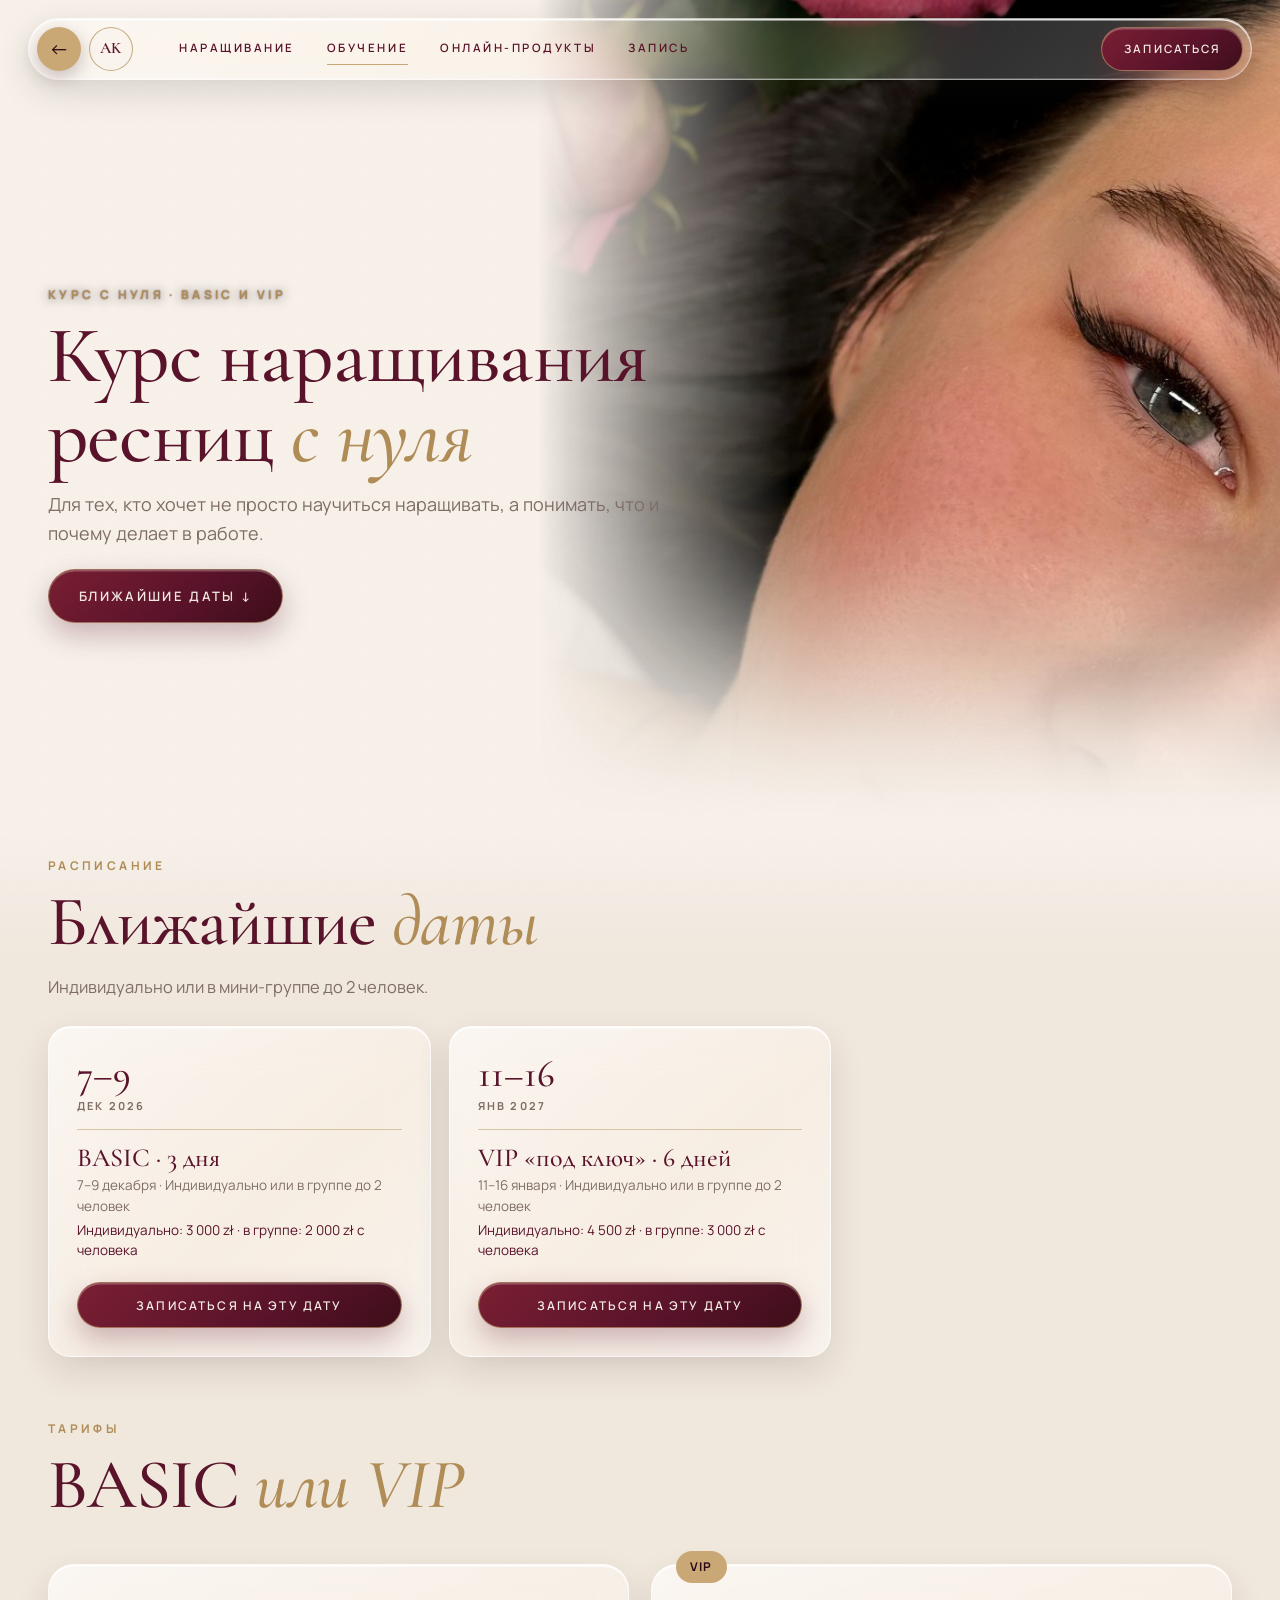
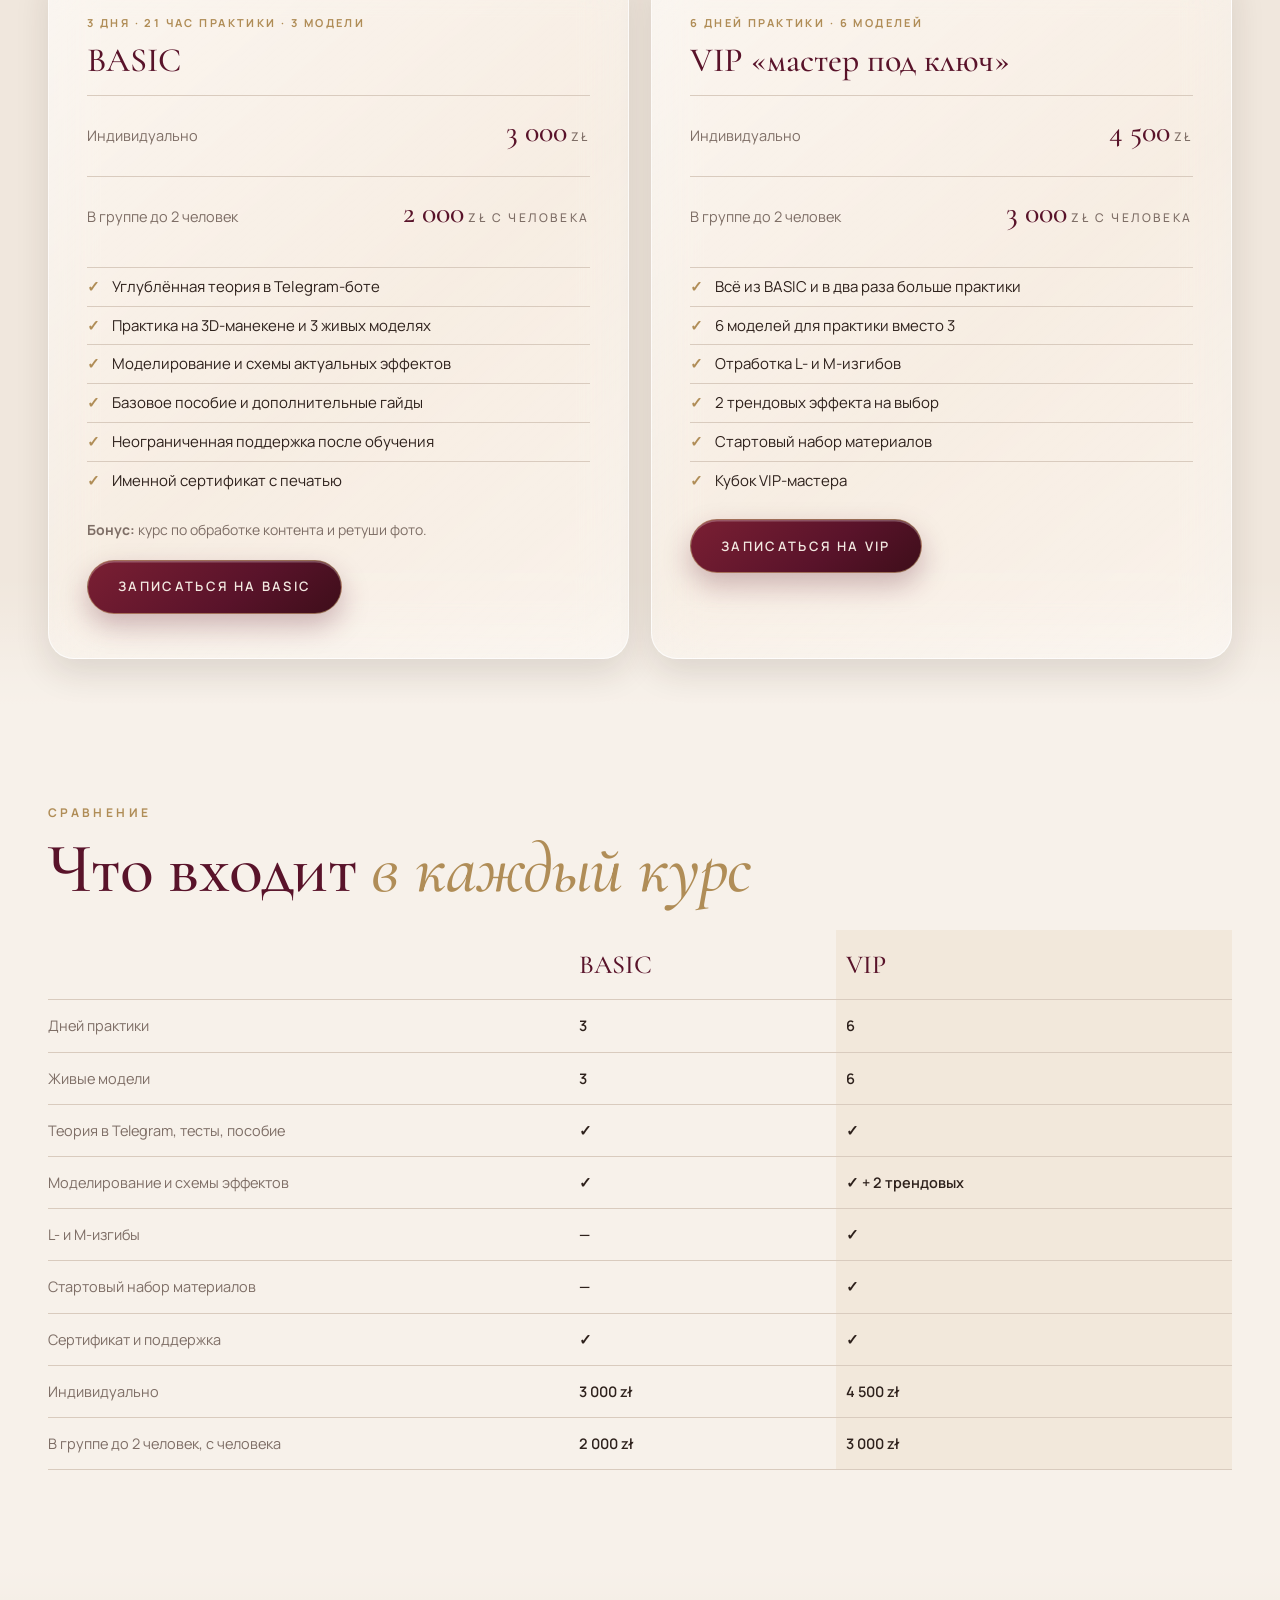
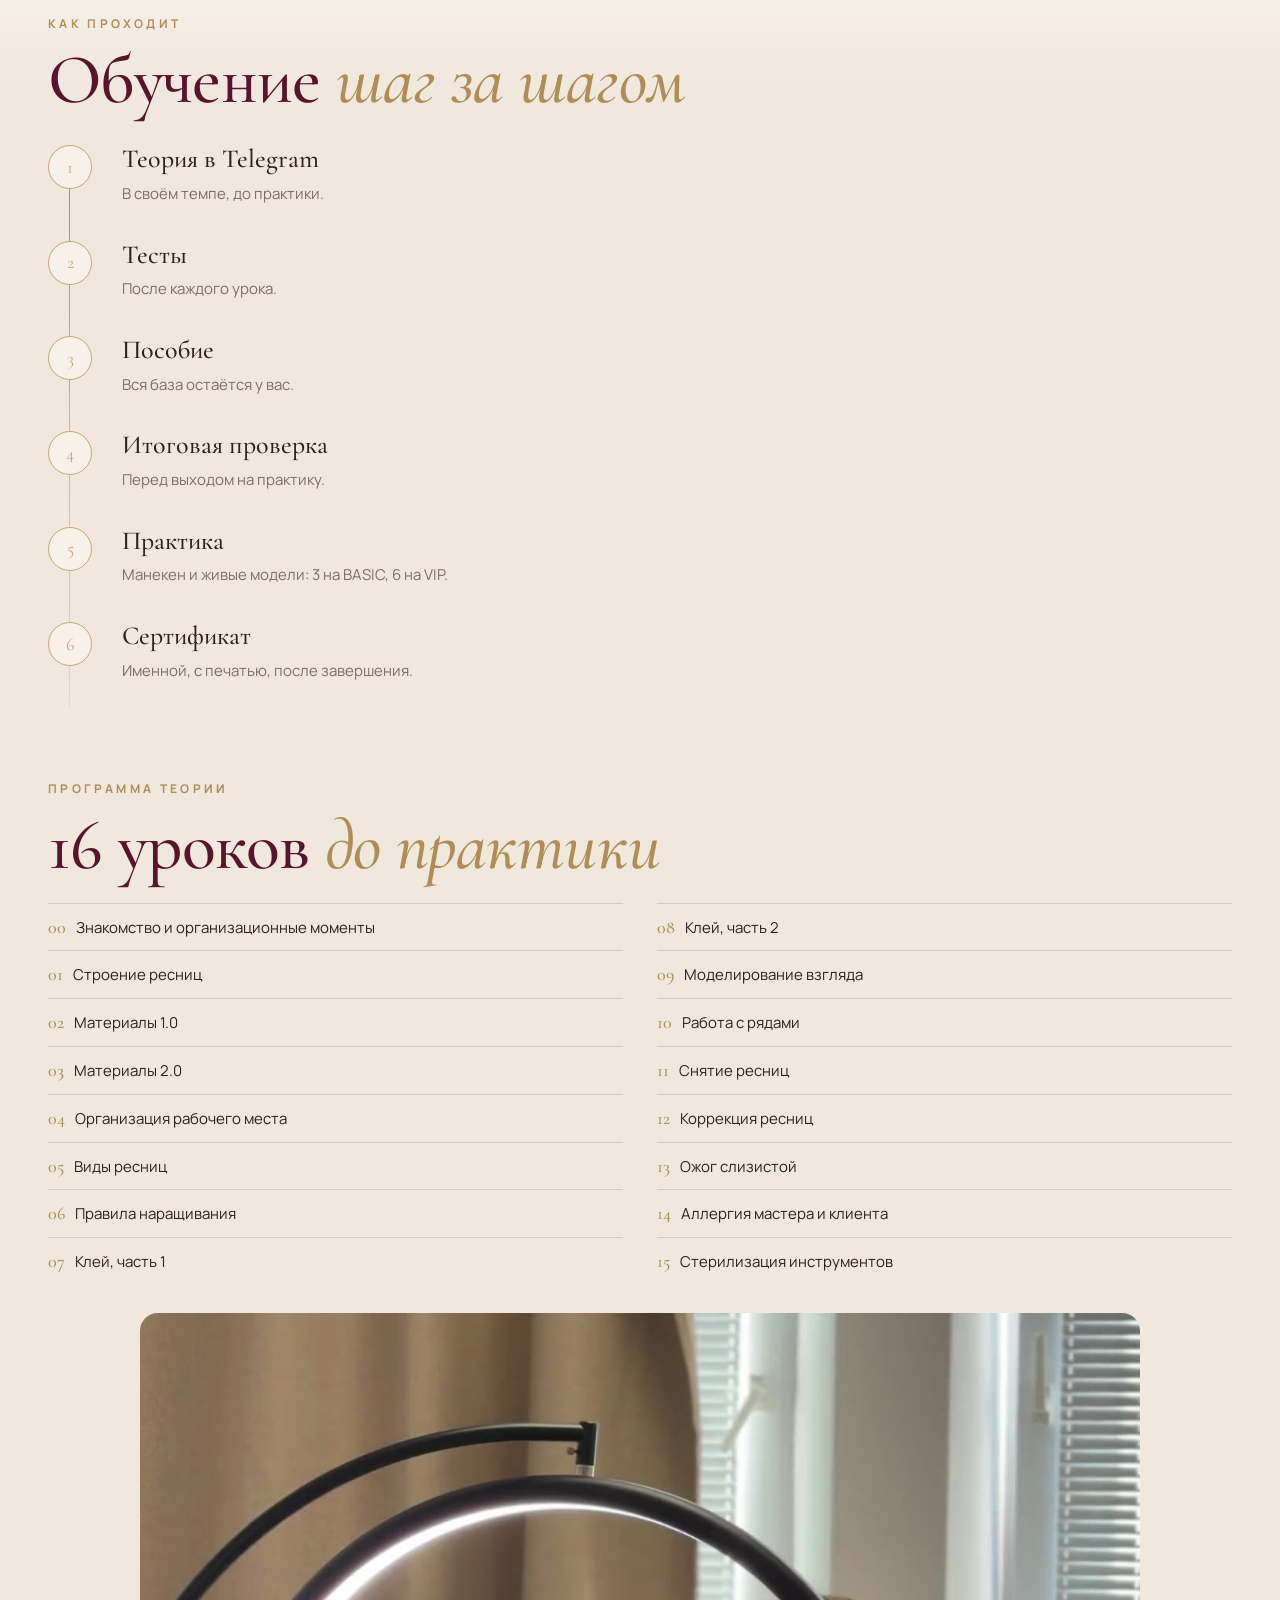
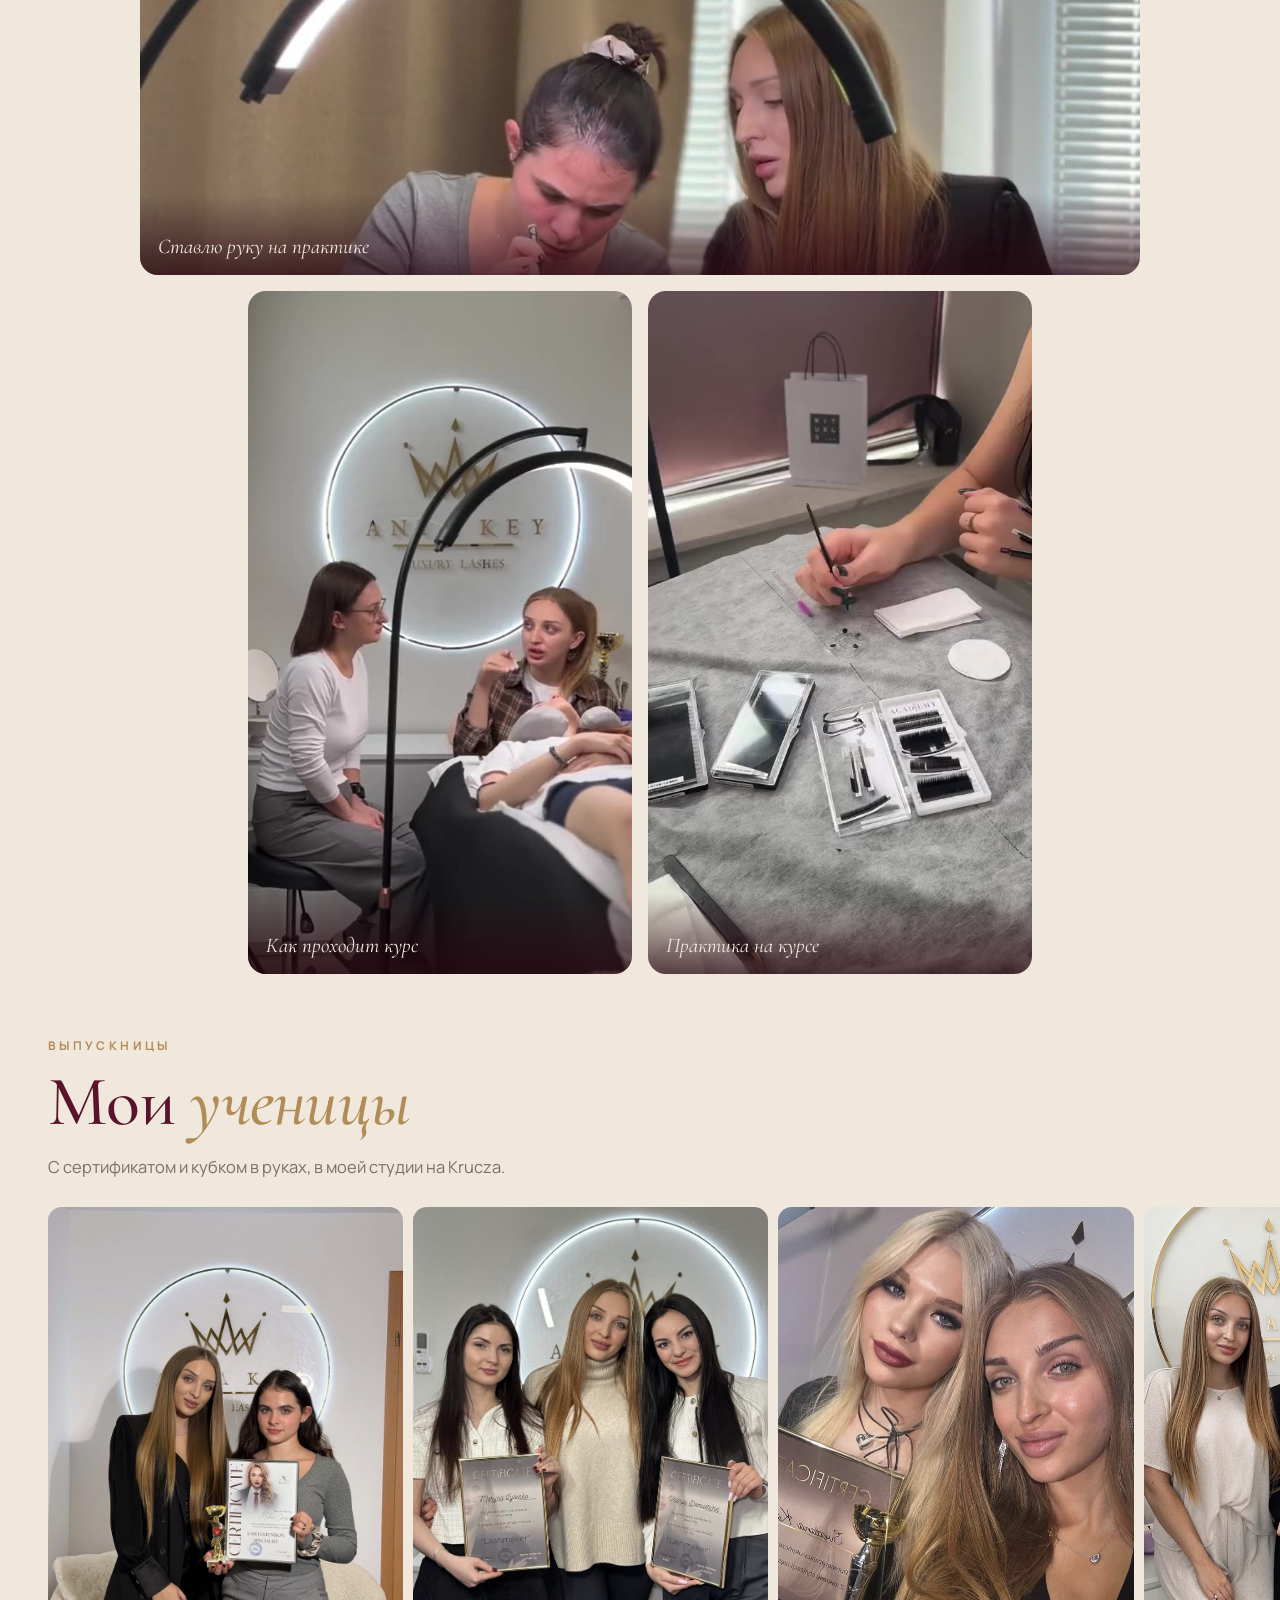
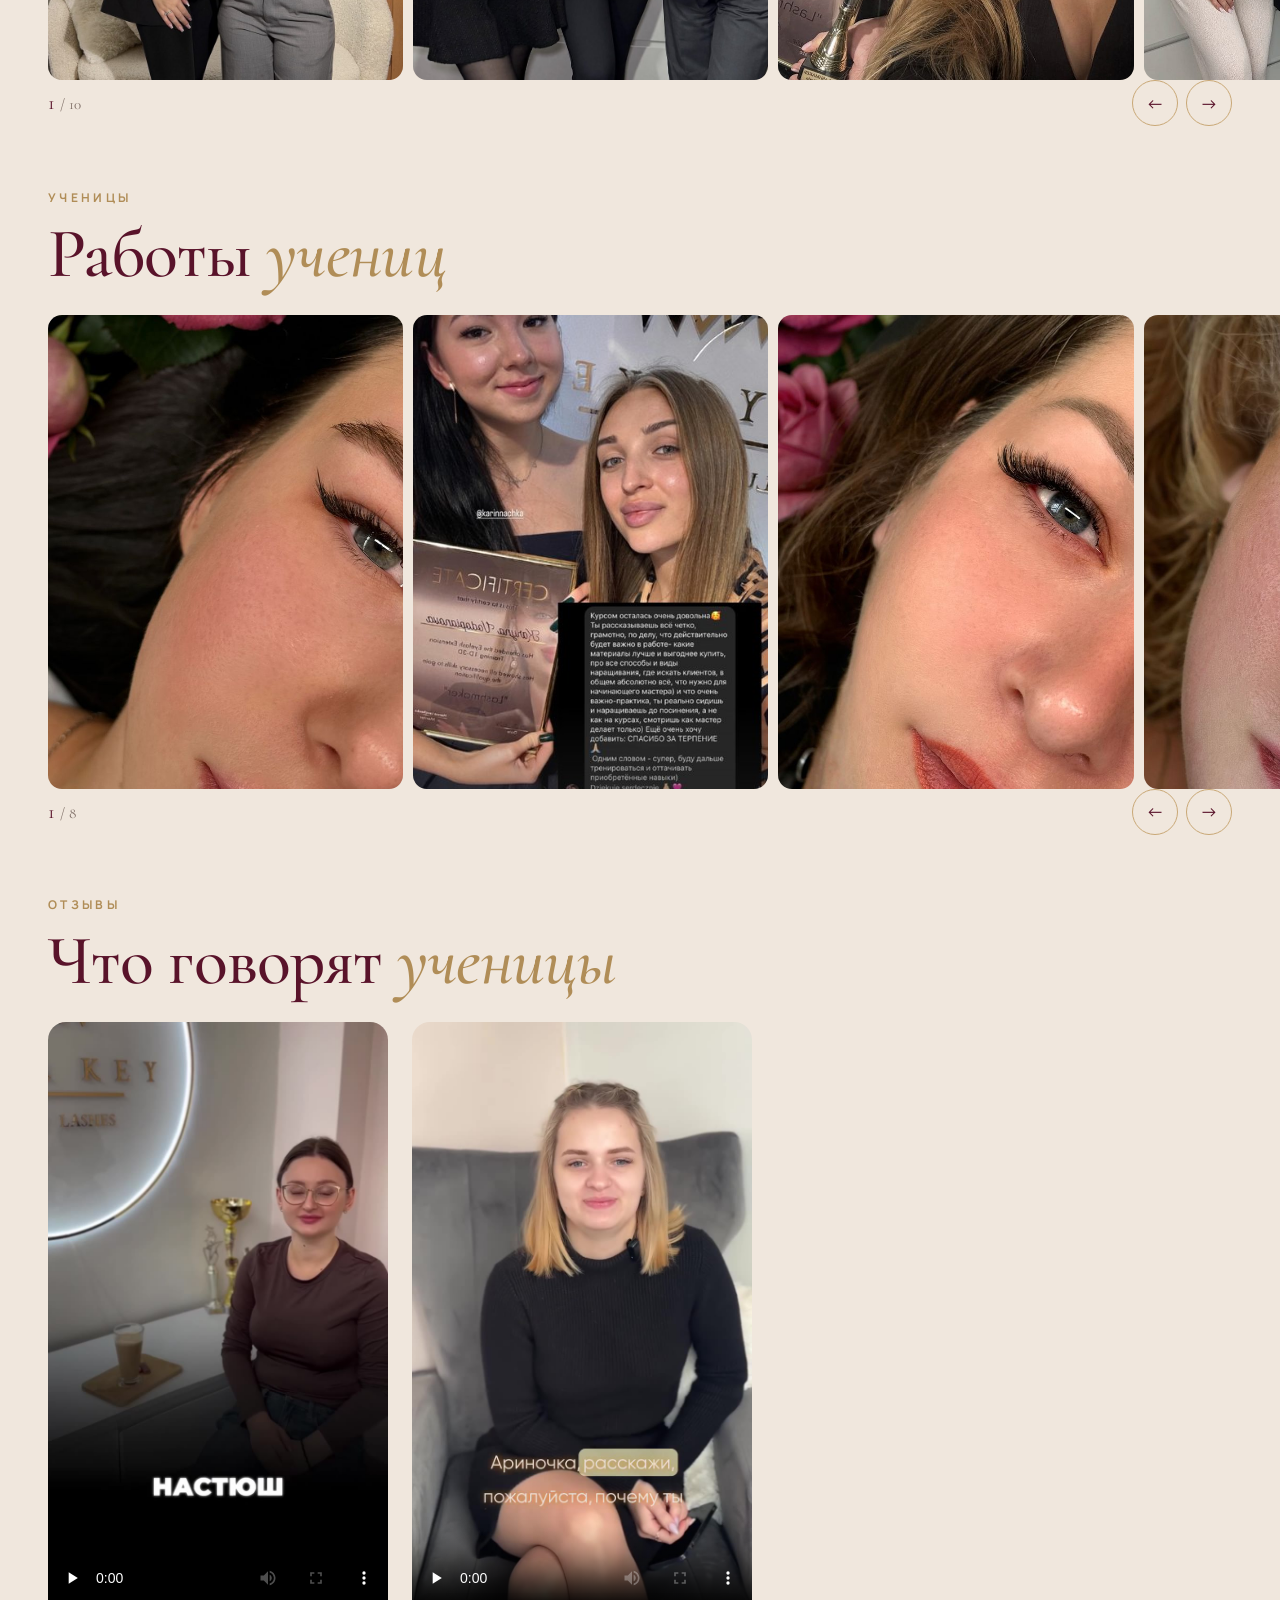
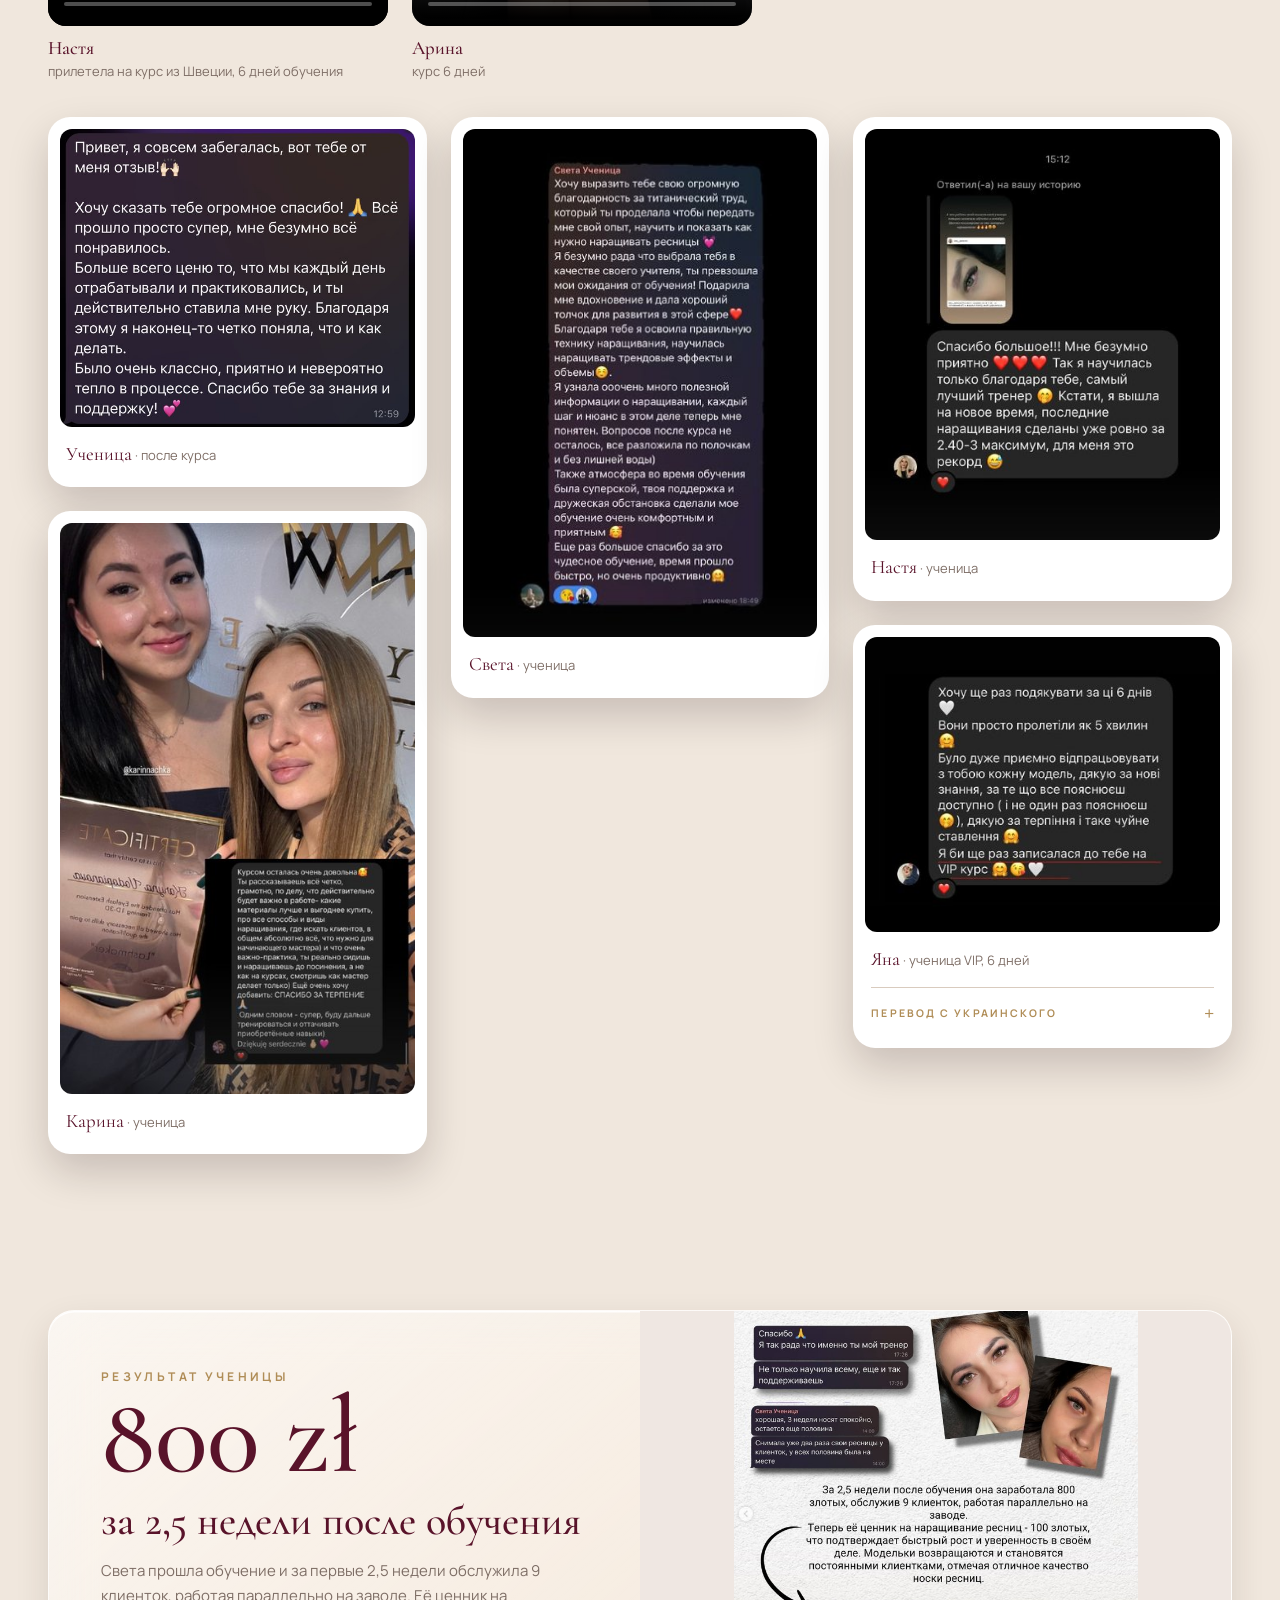
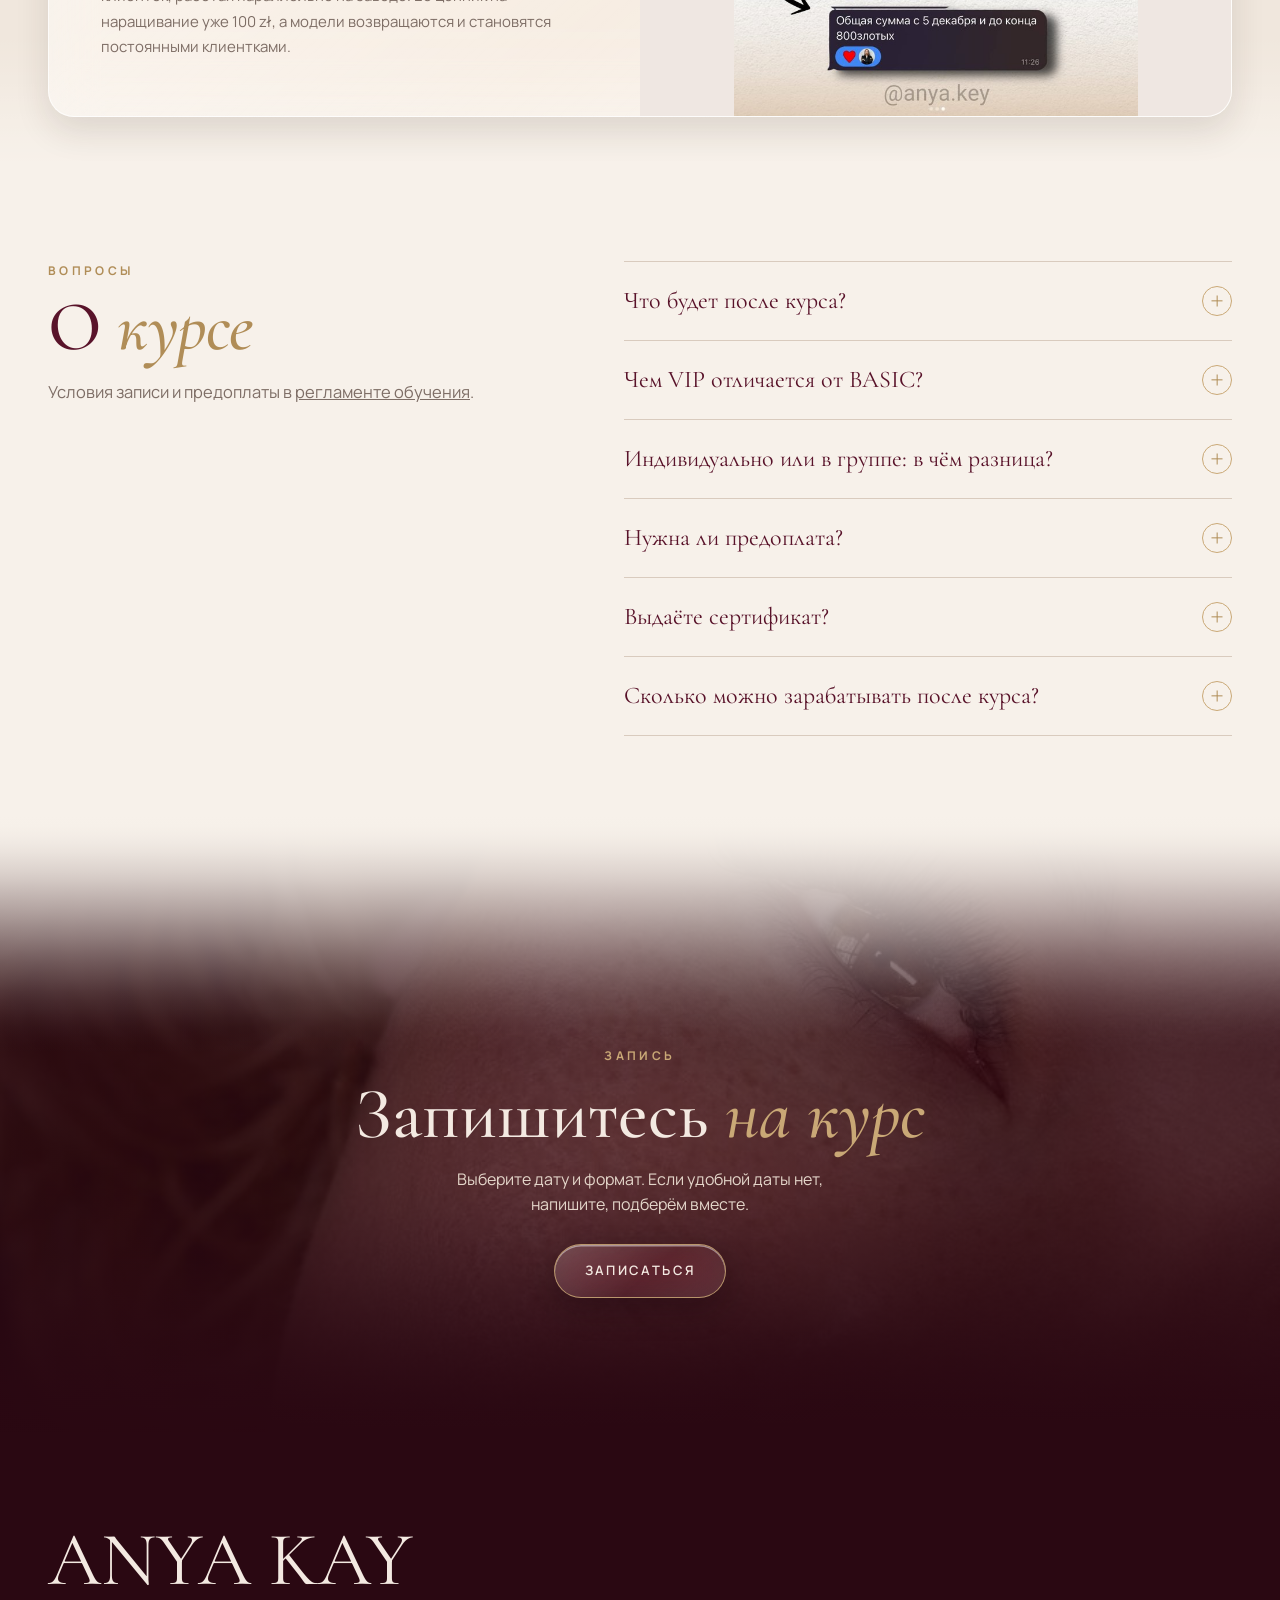
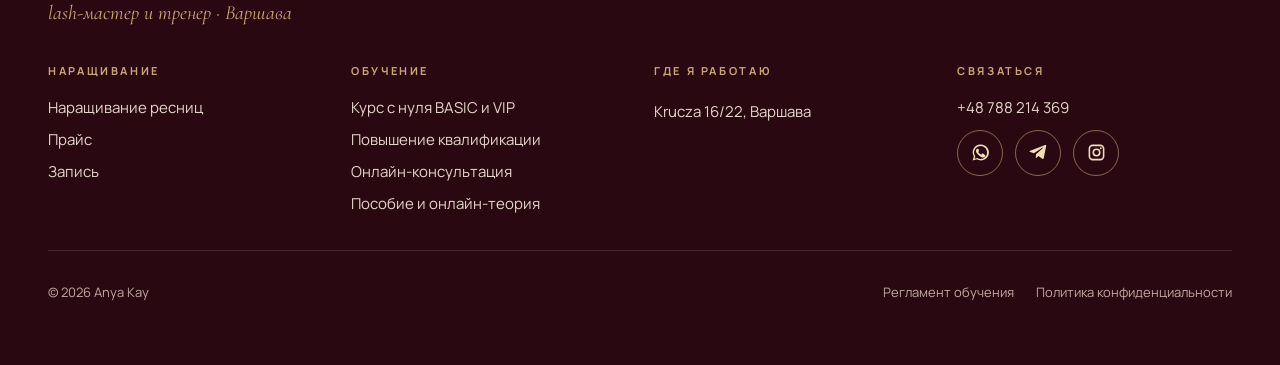
==== commit dc796583: "Главная: ANYA KAY в одну строку, заголовок обложки в две строки, кнопки по центру, тонкие стрелки вм" ====
--- a/basic-lash-course/index.html
+++ b/basic-lash-course/index.html
@@ -36,7 +36,7 @@
 <div class="mnu" id="mnu" role="dialog" aria-label="Меню">
   <div class="top"><a href="/" class="mono">AK</a><button class="x" data-menu-x aria-label="Закрыть меню">×</button></div>
   <nav><a href="/">Главная<small>01</small></a><a href="/naraschivanie/">Наращивание ресниц<small>02</small></a><a href="/obuchenie/">Обучение<small>03</small></a><a href="/basic-lash-course/" aria-current=page>Курс BASIC и VIP<small>04</small></a><a href="/povyshenie-kvalifikacii/">Повышение квалификации<small>05</small></a><a href="/materialy/">Онлайн-продукты<small>06</small></a><a href="/zapis/">Запись<small>07</small></a></nav>
-  <div class="foot"><a href="/zapis/" class="btn glass full">Записаться ↗</a><p>Krucza 16/22 · Варшава</p></div>
+  <div class="foot"><a href="/zapis/" class="btn glass full">Записаться</a><p>Krucza 16/22 · Варшава</p></div>
 </div>
 <main>
 
@@ -52,11 +52,11 @@
       <div class="fmt"><div><span>Индивидуально</span><b>3 000<small>zł</small></b></div><div><span>В группе до 2 человек</span><b>2 000<small>zł</small><small>с человека</small></b></div></div>
       <ul><li>Углублённая теория в Telegram-боте</li><li>Практика на 3D-манекене и 3 живых моделях</li><li>Моделирование и схемы актуальных эффектов</li><li>Базовое пособие и дополнительные гайды</li><li>Неограниченная поддержка после обучения</li><li>Именной сертификат с печатью</li></ul>
       <p class="bonus"><b>Бонус:</b> курс по обработке контента и ретуши фото.</p>
-      <div class="btns"><a href="/zapis/?w=basic" class="btn glass">Записаться на BASIC ↗</a></div></article>
+      <div class="btns"><a href="/zapis/?w=basic" class="btn glass">Записаться на BASIC</a></div></article>
     <article class="course gd reveal" id="vip"><span class="tag">VIP</span><small>6 дней практики · 6 моделей</small><h3>VIP «мастер под ключ»</h3>
       <div class="fmt"><div><span>Индивидуально</span><b>4 500<small>zł</small></b></div><div><span>В группе до 2 человек</span><b>3 000<small>zł</small><small>с человека</small></b></div></div>
       <ul><li>Всё из BASIC и в два раза больше практики</li><li>6 моделей для практики вместо 3</li><li>Отработка L- и M-изгибов</li><li>2 трендовых эффекта на выбор</li><li>Стартовый набор материалов</li><li>Кубок VIP-мастера</li></ul>
-      <div class="btns"><a href="/zapis/?w=vip" class="btn glass">Записаться на VIP ↗</a></div></article>
+      <div class="btns"><a href="/zapis/?w=vip" class="btn glass">Записаться на VIP</a></div></article>
   </div>
 </div></section>
 <section class="sec"><div class="wrap">
@@ -103,14 +103,14 @@
   <div class="reveal"><div class="eyebrow">Вопросы</div><h2 class="h2">О <em>курсе</em></h2><p class="lead">Условия записи и предоплаты в <a href="/reglament-obucheniya/" style="text-decoration:underline">регламенте обучения</a>.</p></div>
   <div class="faq"><details class="reveal"><summary>Что будет после курса?<i></i></summary><p>Я всегда на связи. Не знаете, что нарастить конкретной клиентке, или что-то не получается в работе? Пишете мне, и я объясню, как сделать правильно. Вы не остаётесь одна: я рядом и поддержу даже в трудную минуту.</p></details><details class="reveal"><summary>Чем VIP отличается от BASIC?<i></i></summary><p>VIP включает всё из BASIC и в два раза больше практики: 6 дней и 6 моделей вместо 3, отработку L- и M-изгибов, 2 трендовых эффекта на выбор, стартовый набор материалов и кубок VIP-мастера.</p></details><details class="reveal"><summary>Индивидуально или в группе: в чём разница?<i></i></summary><p>Программа одна и та же. Индивидуально всё время только ваше, и темп подстраивается под вас. В мини-группе максимум 2 человека, поэтому внимания всё равно много, а цена ниже: BASIC 2000 zł вместо 3000 zł, VIP 3000 zł вместо 4500 zł с человека.</p></details><details class="reveal"><summary>Нужна ли предоплата?<i></i></summary><p>Да, дата бронируется после предоплаты 500 zł. Отменить или перенести запись можно не позже чем за 3 недели до начала, позже предоплата не возвращается. Перенести дату можно один раз, при втором переносе предоплата сгорает.</p></details><details class="reveal"><summary>Выдаёте сертификат?<i></i></summary><p>Да, после обучения вы получаете именной сертификат с печатью.</p></details><details class="reveal"><summary>Сколько можно зарабатывать после курса?<i></i></summary><p>Зависит от вас, но вот пример: ученица Света за первые 2,5 недели после обучения обслужила 9 клиенток и заработала 800 zł, параллельно работая на заводе. Её модели возвращаются и становятся постоянными клиентками.</p></details></div>
 </div></section>
-<section class="band"><div class="ph" style="background-image:url('/img/uchenica-basic-3.jpg');background-position:50% 50%"></div><div class="in wrap reveal"><div class="eyebrow l">Запись</div><h2>Запишитесь <em>на курс</em></h2><p>Выберите дату и формат. Если удобной даты нет, напишите, подберём вместе.</p><a href="/zapis/?w=basic" class="btn glass">Записаться ↗</a></div></section>
+<section class="band"><div class="ph" style="background-image:url('/img/uchenica-basic-3.jpg');background-position:50% 50%"></div><div class="in wrap reveal"><div class="eyebrow l">Запись</div><h2>Запишитесь <em>на курс</em></h2><p>Выберите дату и формат. Если удобной даты нет, напишите, подберём вместе.</p><a href="/zapis/?w=basic" class="btn glass">Записаться</a></div></section>
 </main>
 <footer class="ftr"><div class="wrap">
-  <div class="top"><div class="brand">ANYA<br>KAY<small>lash-мастер и тренер · Варшава</small></div></div>
+  <div class="top"><div class="brand">ANYA KAY<small>lash-мастер и тренер · Варшава</small></div></div>
   <div class="cols">
     <div><h4>Наращивание</h4><a href="/naraschivanie/">Наращивание ресниц</a><a href="/naraschivanie/#prajs">Прайс</a><a href="/zapis/?w=lashes">Запись</a></div>
     <div><h4>Обучение</h4><a href="/basic-lash-course/">Курс с нуля BASIC и VIP</a><a href="/povyshenie-kvalifikacii/">Повышение квалификации</a><a href="/konsultaciya/">Онлайн-консультация</a><a href="/materialy/">Пособие и онлайн-теория</a></div>
-    <div><h4>Где я работаю</h4><p><a href="https://www.google.com/maps/search/?api=1&query=Krucza+16%2F22+Warszawa" target="_blank" rel="noopener">Krucza 16/22, Варшава ↗</a></p></div>
+    <div><h4>Где я работаю</h4><p><a href="https://www.google.com/maps/search/?api=1&query=Krucza+16%2F22+Warszawa" target="_blank" rel="noopener">Krucza 16/22, Варшава</a></p></div>
     <div><h4>Связаться</h4><a href="https://wa.me/48788214369" target="_blank" rel="noopener">+48 788 214 369</a>
       <div class="soc"><a href="https://wa.me/48788214369" target="_blank" rel="noopener" aria-label="WhatsApp"><svg viewBox="0 0 24 24" aria-hidden="true"><path d="M12 2a9.8 9.8 0 0 0-8.4 14.9L2 22l5.2-1.6A10 10 0 1 0 12 2Zm0 18.2a8.1 8.1 0 0 1-4.1-1.1l-.3-.2-3.1 1 1-3-.2-.3a8.2 8.2 0 1 1 6.7 3.6Zm4.5-6.1c-.2-.1-1.5-.7-1.8-.8-.2-.1-.4-.1-.6.1l-.8 1c-.1.2-.3.2-.6.1a6.7 6.7 0 0 1-2-1.2 7.6 7.6 0 0 1-1.4-1.7c-.1-.3 0-.4.1-.5l.4-.5.3-.5c.1-.2 0-.4 0-.5l-.8-1.9c-.2-.5-.5-.5-.7-.5H8c-.2 0-.5.1-.7.3-.3.3-1 1-1 2.5s1 2.9 1.2 3.1c.1.2 2.1 3.2 5.2 4.5.7.3 1.3.5 1.7.6.7.2 1.4.2 1.9.1.6-.1 1.5-.6 1.7-1.2.2-.6.2-1.1.2-1.2-.1-.1-.2-.2-.5-.3Z"/></svg></a><a href="https://t.me/AnyaKayClientBot" target="_blank" rel="noopener" aria-label="Telegram"><svg viewBox="0 0 24 24" aria-hidden="true"><path d="M21.8 3.4 18.6 19c-.2 1.1-.9 1.4-1.8.9l-4.9-3.6-2.4 2.3c-.3.3-.5.5-1 .5l.4-5 9-8.1c.4-.4-.1-.6-.6-.2L6.2 12.8 1.4 11.3c-1-.3-1-1 .2-1.5L20.3 2.6c.9-.3 1.7.2 1.5.8Z"/></svg></a><a href="https://www.instagram.com/anya.key_/" target="_blank" rel="noopener" aria-label="Instagram"><svg viewBox="0 0 24 24" aria-hidden="true"><path d="M7.3 2h9.4A5.3 5.3 0 0 1 22 7.3v9.4a5.3 5.3 0 0 1-5.3 5.3H7.3A5.3 5.3 0 0 1 2 16.7V7.3A5.3 5.3 0 0 1 7.3 2Zm-.2 2A3.1 3.1 0 0 0 4 7.1v9.8A3.1 3.1 0 0 0 7.1 20h9.8a3.1 3.1 0 0 0 3.1-3.1V7.1A3.1 3.1 0 0 0 16.9 4H7.1Zm10.3 1.5a1.2 1.2 0 1 1 0 2.4 1.2 1.2 0 0 1 0-2.4ZM12 6.9a5.1 5.1 0 1 1 0 10.2 5.1 5.1 0 0 1 0-10.2Zm0 2a3.1 3.1 0 1 0 0 6.2 3.1 3.1 0 0 0 0-6.2Z"/></svg></a></div></div>
   </div>
--- a/style.css
+++ b/style.css
@@ -717,3 +717,17 @@
 .band .ph{-webkit-mask-image:linear-gradient(180deg,#000 0,#000 55%,rgba(0,0,0,1.0) 55.0%,rgba(0,0,0,0.995) 56.88%,rgba(0,0,0,0.98) 58.75%,rgba(0,0,0,0.957) 60.62%,rgba(0,0,0,0.926) 62.5%,rgba(0,0,0,0.888) 64.38%,rgba(0,0,0,0.844) 66.25%,rgba(0,0,0,0.794) 68.12%,rgba(0,0,0,0.741) 70.0%,rgba(0,0,0,0.684) 71.88%,rgba(0,0,0,0.624) 73.75%,rgba(0,0,0,0.562) 75.62%,rgba(0,0,0,0.5) 77.5%,rgba(0,0,0,0.438) 79.38%,rgba(0,0,0,0.376) 81.25%,rgba(0,0,0,0.316) 83.12%,rgba(0,0,0,0.259) 85.0%,rgba(0,0,0,0.206) 86.88%,rgba(0,0,0,0.156) 88.75%,rgba(0,0,0,0.112) 90.62%,rgba(0,0,0,0.074) 92.5%,rgba(0,0,0,0.043) 94.38%,rgba(0,0,0,0.02) 96.25%,rgba(0,0,0,0.005) 98.12%,rgba(0,0,0,0.0) 100.0%);mask-image:linear-gradient(180deg,#000 0,#000 55%,rgba(0,0,0,1.0) 55.0%,rgba(0,0,0,0.995) 56.88%,rgba(0,0,0,0.98) 58.75%,rgba(0,0,0,0.957) 60.62%,rgba(0,0,0,0.926) 62.5%,rgba(0,0,0,0.888) 64.38%,rgba(0,0,0,0.844) 66.25%,rgba(0,0,0,0.794) 68.12%,rgba(0,0,0,0.741) 70.0%,rgba(0,0,0,0.684) 71.88%,rgba(0,0,0,0.624) 73.75%,rgba(0,0,0,0.562) 75.62%,rgba(0,0,0,0.5) 77.5%,rgba(0,0,0,0.438) 79.38%,rgba(0,0,0,0.376) 81.25%,rgba(0,0,0,0.316) 83.12%,rgba(0,0,0,0.259) 85.0%,rgba(0,0,0,0.206) 86.88%,rgba(0,0,0,0.156) 88.75%,rgba(0,0,0,0.112) 90.62%,rgba(0,0,0,0.074) 92.5%,rgba(0,0,0,0.043) 94.38%,rgba(0,0,0,0.02) 96.25%,rgba(0,0,0,0.005) 98.12%,rgba(0,0,0,0.0) 100.0%)}
 .sec.soft{padding:64px 0}
 @media(min-width:1000px){.about-ed .media{align-self:stretch;height:auto;-webkit-mask-image:linear-gradient(90deg,rgba(0,0,0,1.0) 0.0%,rgba(0,0,0,1.0) 30.0%,rgba(0,0,0,1.0) 60.0%,rgba(0,0,0,1.0) 60.0%,rgba(0,0,0,0.994) 61.82%,rgba(0,0,0,0.977) 63.64%,rgba(0,0,0,0.949) 65.45%,rgba(0,0,0,0.913) 67.27%,rgba(0,0,0,0.869) 69.09%,rgba(0,0,0,0.817) 70.91%,rgba(0,0,0,0.761) 72.73%,rgba(0,0,0,0.699) 74.55%,rgba(0,0,0,0.635) 76.36%,rgba(0,0,0,0.568) 78.18%,rgba(0,0,0,0.5) 80.0%,rgba(0,0,0,0.432) 81.82%,rgba(0,0,0,0.365) 83.64%,rgba(0,0,0,0.301) 85.45%,rgba(0,0,0,0.239) 87.27%,rgba(0,0,0,0.183) 89.09%,rgba(0,0,0,0.131) 90.91%,rgba(0,0,0,0.087) 92.73%,rgba(0,0,0,0.051) 94.55%,rgba(0,0,0,0.023) 96.36%,rgba(0,0,0,0.006) 98.18%,rgba(0,0,0,0.0) 100.0%),linear-gradient(180deg,rgba(0,0,0,0.0) 0.0%,rgba(0,0,0,0.043) 1.5%,rgba(0,0,0,0.156) 3.0%,rgba(0,0,0,0.316) 4.5%,rgba(0,0,0,0.5) 6.0%,rgba(0,0,0,0.684) 7.5%,rgba(0,0,0,0.844) 9.0%,rgba(0,0,0,0.957) 10.5%,rgba(0,0,0,1.0) 12.0%,#000 12%,#000 52%,rgba(0,0,0,1.0) 52.0%,rgba(0,0,0,0.994) 53.82%,rgba(0,0,0,0.977) 55.64%,rgba(0,0,0,0.949) 57.45%,rgba(0,0,0,0.913) 59.27%,rgba(0,0,0,0.869) 61.09%,rgba(0,0,0,0.817) 62.91%,rgba(0,0,0,0.761) 64.73%,rgba(0,0,0,0.699) 66.55%,rgba(0,0,0,0.635) 68.36%,rgba(0,0,0,0.568) 70.18%,rgba(0,0,0,0.5) 72.0%,rgba(0,0,0,0.432) 73.82%,rgba(0,0,0,0.365) 75.64%,rgba(0,0,0,0.301) 77.45%,rgba(0,0,0,0.239) 79.27%,rgba(0,0,0,0.183) 81.09%,rgba(0,0,0,0.131) 82.91%,rgba(0,0,0,0.087) 84.73%,rgba(0,0,0,0.051) 86.55%,rgba(0,0,0,0.023) 88.36%,rgba(0,0,0,0.006) 90.18%,rgba(0,0,0,0.0) 92.0%,transparent 100%);-webkit-mask-composite:source-in;mask-image:linear-gradient(90deg,rgba(0,0,0,1.0) 0.0%,rgba(0,0,0,1.0) 30.0%,rgba(0,0,0,1.0) 60.0%,rgba(0,0,0,1.0) 60.0%,rgba(0,0,0,0.994) 61.82%,rgba(0,0,0,0.977) 63.64%,rgba(0,0,0,0.949) 65.45%,rgba(0,0,0,0.913) 67.27%,rgba(0,0,0,0.869) 69.09%,rgba(0,0,0,0.817) 70.91%,rgba(0,0,0,0.761) 72.73%,rgba(0,0,0,0.699) 74.55%,rgba(0,0,0,0.635) 76.36%,rgba(0,0,0,0.568) 78.18%,rgba(0,0,0,0.5) 80.0%,rgba(0,0,0,0.432) 81.82%,rgba(0,0,0,0.365) 83.64%,rgba(0,0,0,0.301) 85.45%,rgba(0,0,0,0.239) 87.27%,rgba(0,0,0,0.183) 89.09%,rgba(0,0,0,0.131) 90.91%,rgba(0,0,0,0.087) 92.73%,rgba(0,0,0,0.051) 94.55%,rgba(0,0,0,0.023) 96.36%,rgba(0,0,0,0.006) 98.18%,rgba(0,0,0,0.0) 100.0%),linear-gradient(180deg,rgba(0,0,0,0.0) 0.0%,rgba(0,0,0,0.043) 1.5%,rgba(0,0,0,0.156) 3.0%,rgba(0,0,0,0.316) 4.5%,rgba(0,0,0,0.5) 6.0%,rgba(0,0,0,0.684) 7.5%,rgba(0,0,0,0.844) 9.0%,rgba(0,0,0,0.957) 10.5%,rgba(0,0,0,1.0) 12.0%,#000 12%,#000 52%,rgba(0,0,0,1.0) 52.0%,rgba(0,0,0,0.994) 53.82%,rgba(0,0,0,0.977) 55.64%,rgba(0,0,0,0.949) 57.45%,rgba(0,0,0,0.913) 59.27%,rgba(0,0,0,0.869) 61.09%,rgba(0,0,0,0.817) 62.91%,rgba(0,0,0,0.761) 64.73%,rgba(0,0,0,0.699) 66.55%,rgba(0,0,0,0.635) 68.36%,rgba(0,0,0,0.568) 70.18%,rgba(0,0,0,0.5) 72.0%,rgba(0,0,0,0.432) 73.82%,rgba(0,0,0,0.365) 75.64%,rgba(0,0,0,0.301) 77.45%,rgba(0,0,0,0.239) 79.27%,rgba(0,0,0,0.183) 81.09%,rgba(0,0,0,0.131) 82.91%,rgba(0,0,0,0.087) 84.73%,rgba(0,0,0,0.051) 86.55%,rgba(0,0,0,0.023) 88.36%,rgba(0,0,0,0.006) 90.18%,rgba(0,0,0,0.0) 92.0%,transparent 100%);mask-composite:intersect}.about-ed .h2{font-size:56px}.about-ed .h2 em{white-space:normal}}
+/* стрелки: тонкая линия в золотом круге вместо значка ↗ */
+.arr{width:44px;height:44px;flex:0 0 44px;border-radius:50%;border:1px solid rgba(176,141,87,.6);background:rgba(255,255,255,.35);color:var(--gold-d)}
+.arr svg{width:18px;height:18px;fill:none;stroke:currentColor;stroke-width:1.1;stroke-linecap:round;stroke-linejoin:round}
+.row:hover .arr,.opt:hover .arr{transform:translateX(4px);background:var(--wine);color:var(--ivory);border-color:var(--wine)}
+.arr{transition:transform .3s,background .3s,color .3s}
+/* подвал: имя в одну строку */
+.ftr .brand{white-space:nowrap}
+/* обложка: каждая фраза в одну строку */
+@media(max-width:999px){.cover h1{font-size:5.6vw;max-width:none;white-space:nowrap}.cover h1 em{font-size:4.25vw;white-space:nowrap}.cover .tl{right:auto}}
+/* одиночные кнопки по центру */
+.wrap.cbtn{display:flex;justify-content:center}
+.dates-note{text-align:center}
+@media(max-width:999px){.about-ed .copy>.btn{display:flex;width:fit-content;margin-left:auto;margin-right:auto}}
+@media(max-width:999px){.sec .wrap>a.btn,.sec .reveal>a.btn,.sec .split>div>a.btn,.sec div>a.btn:only-child{display:flex;width:fit-content;margin-left:auto;margin-right:auto}}
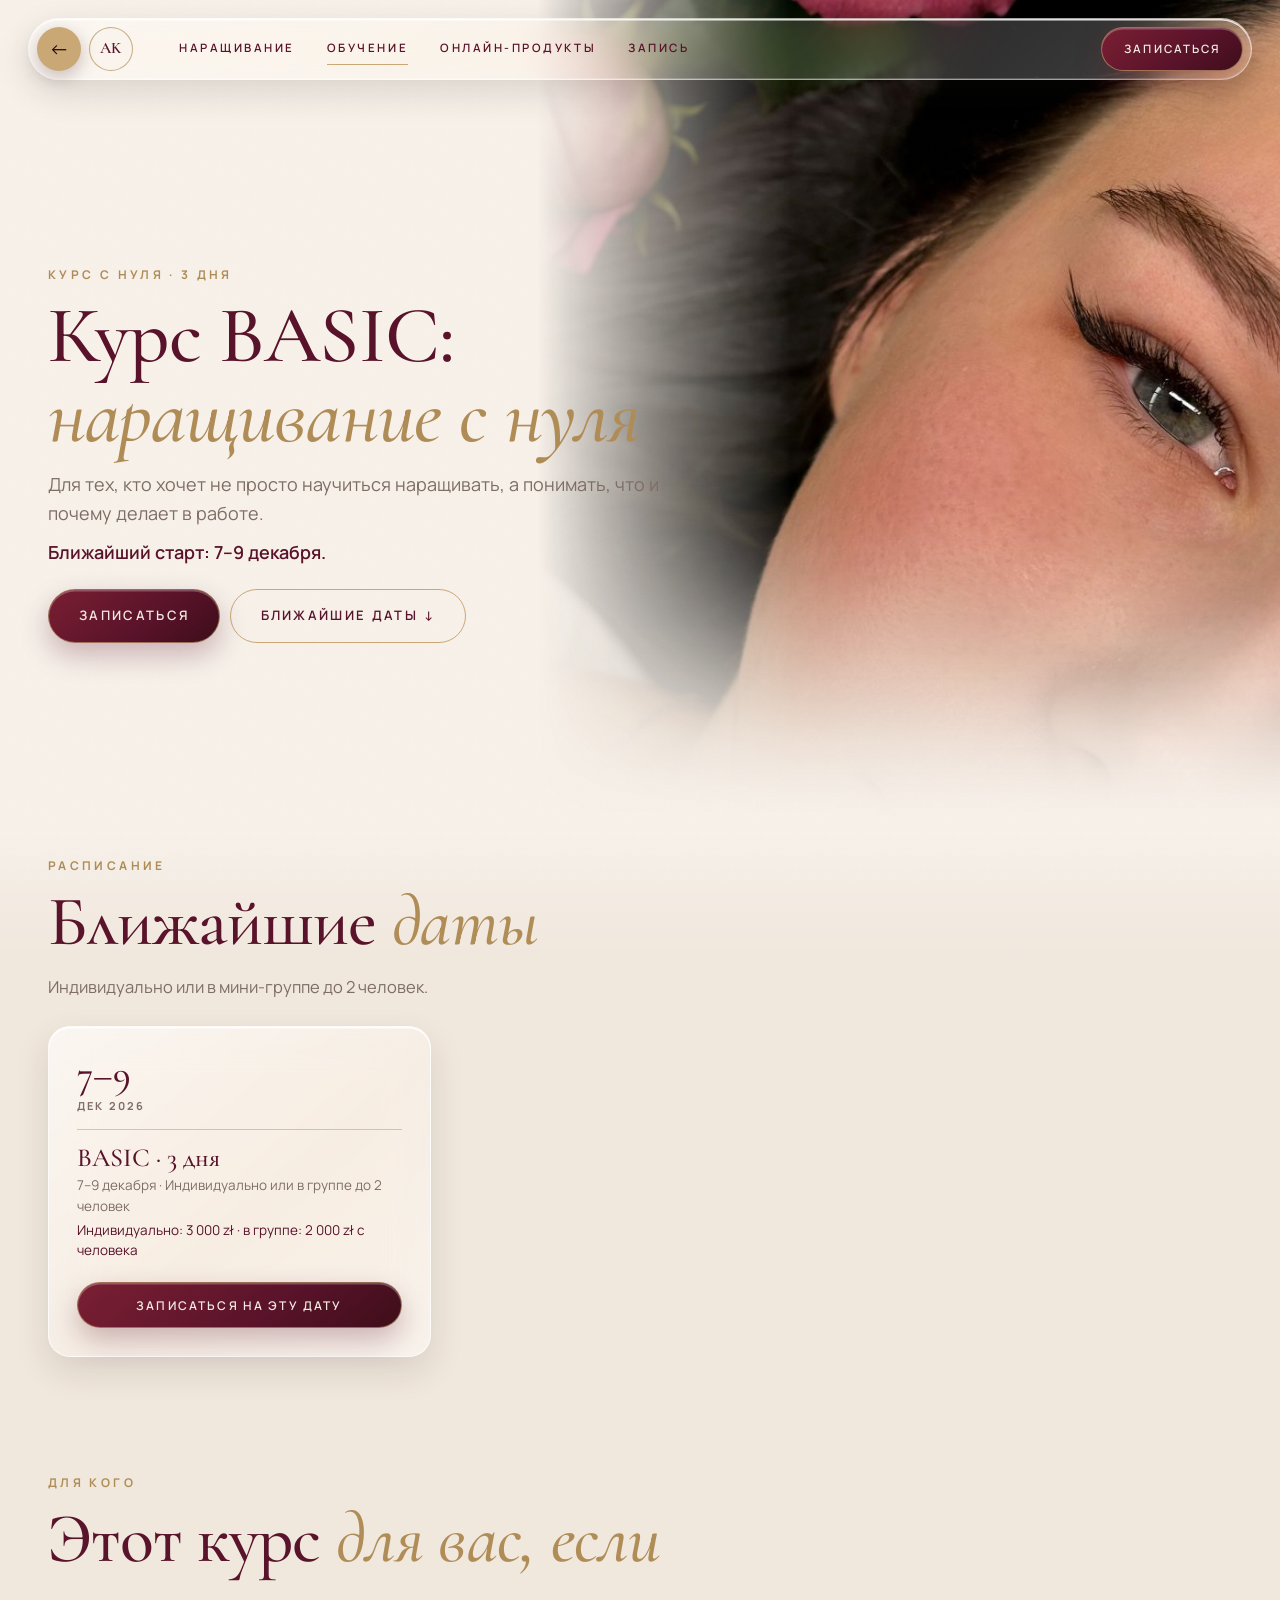
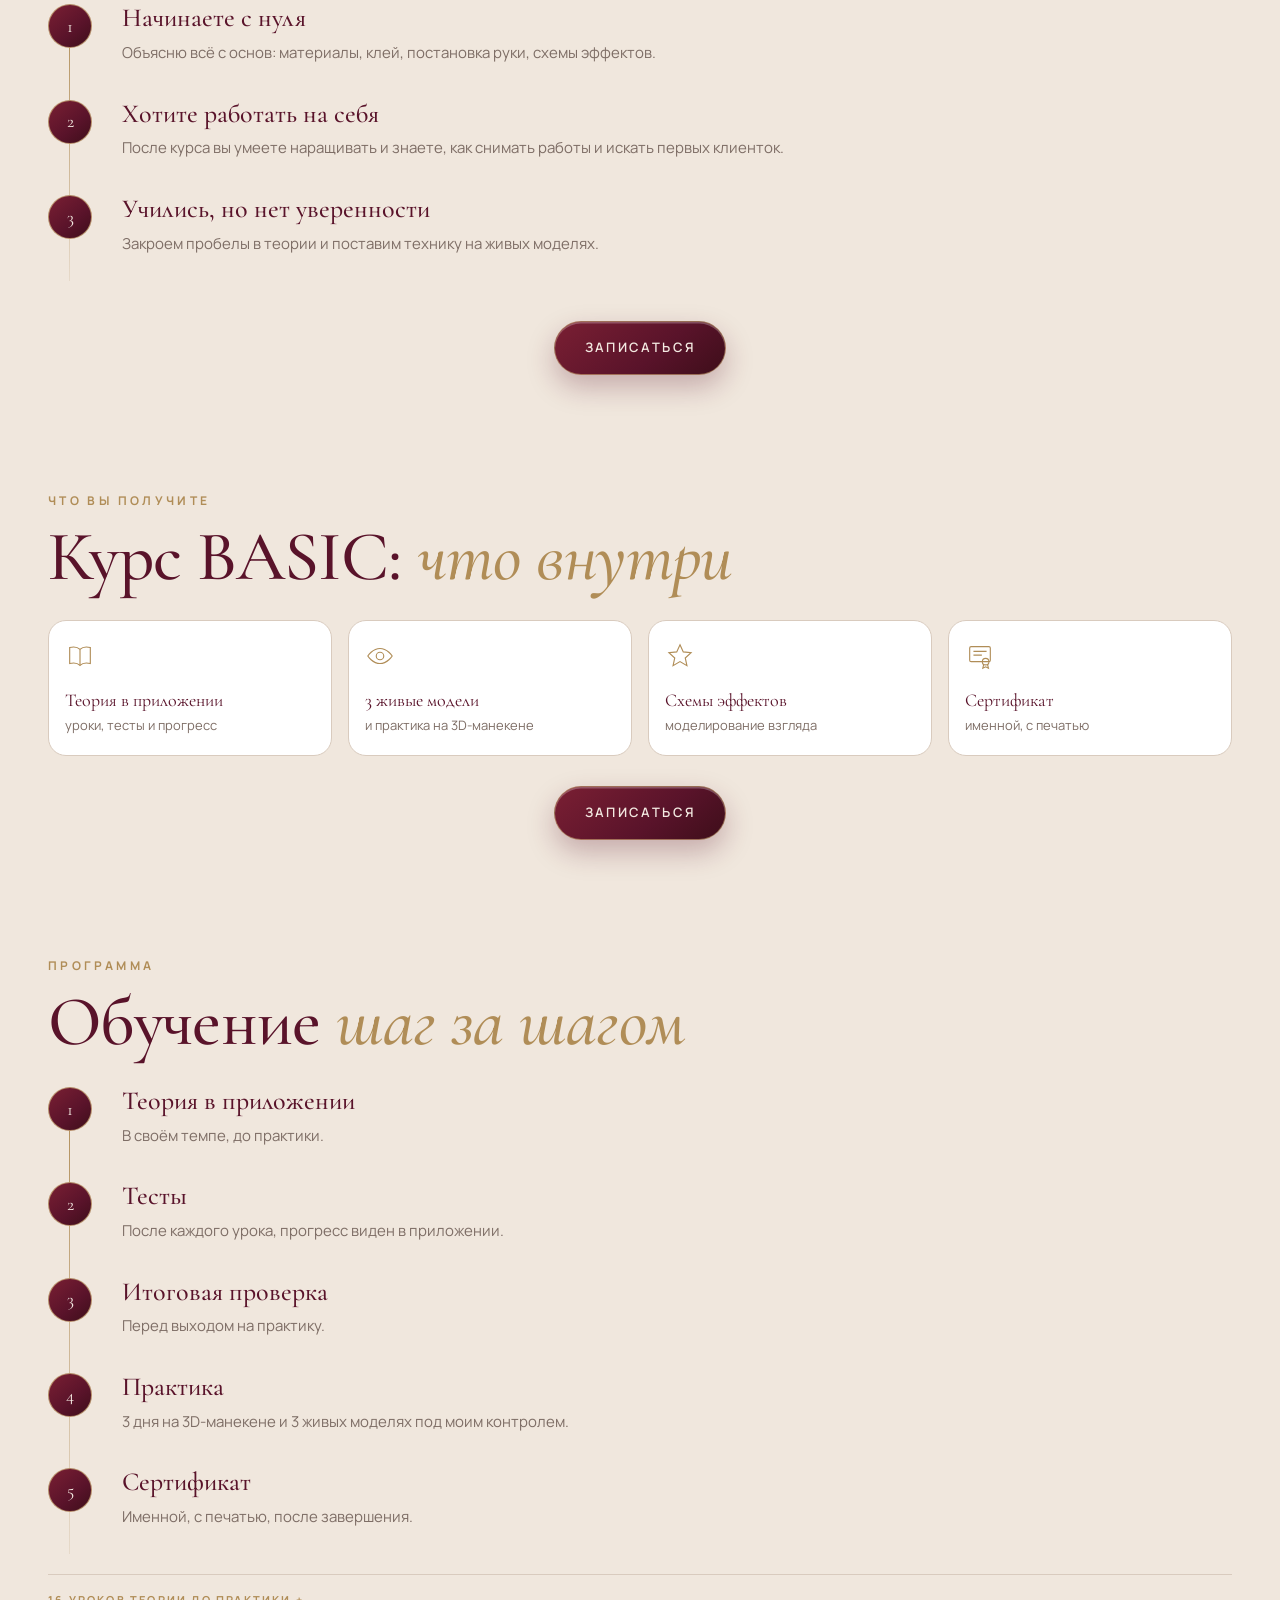
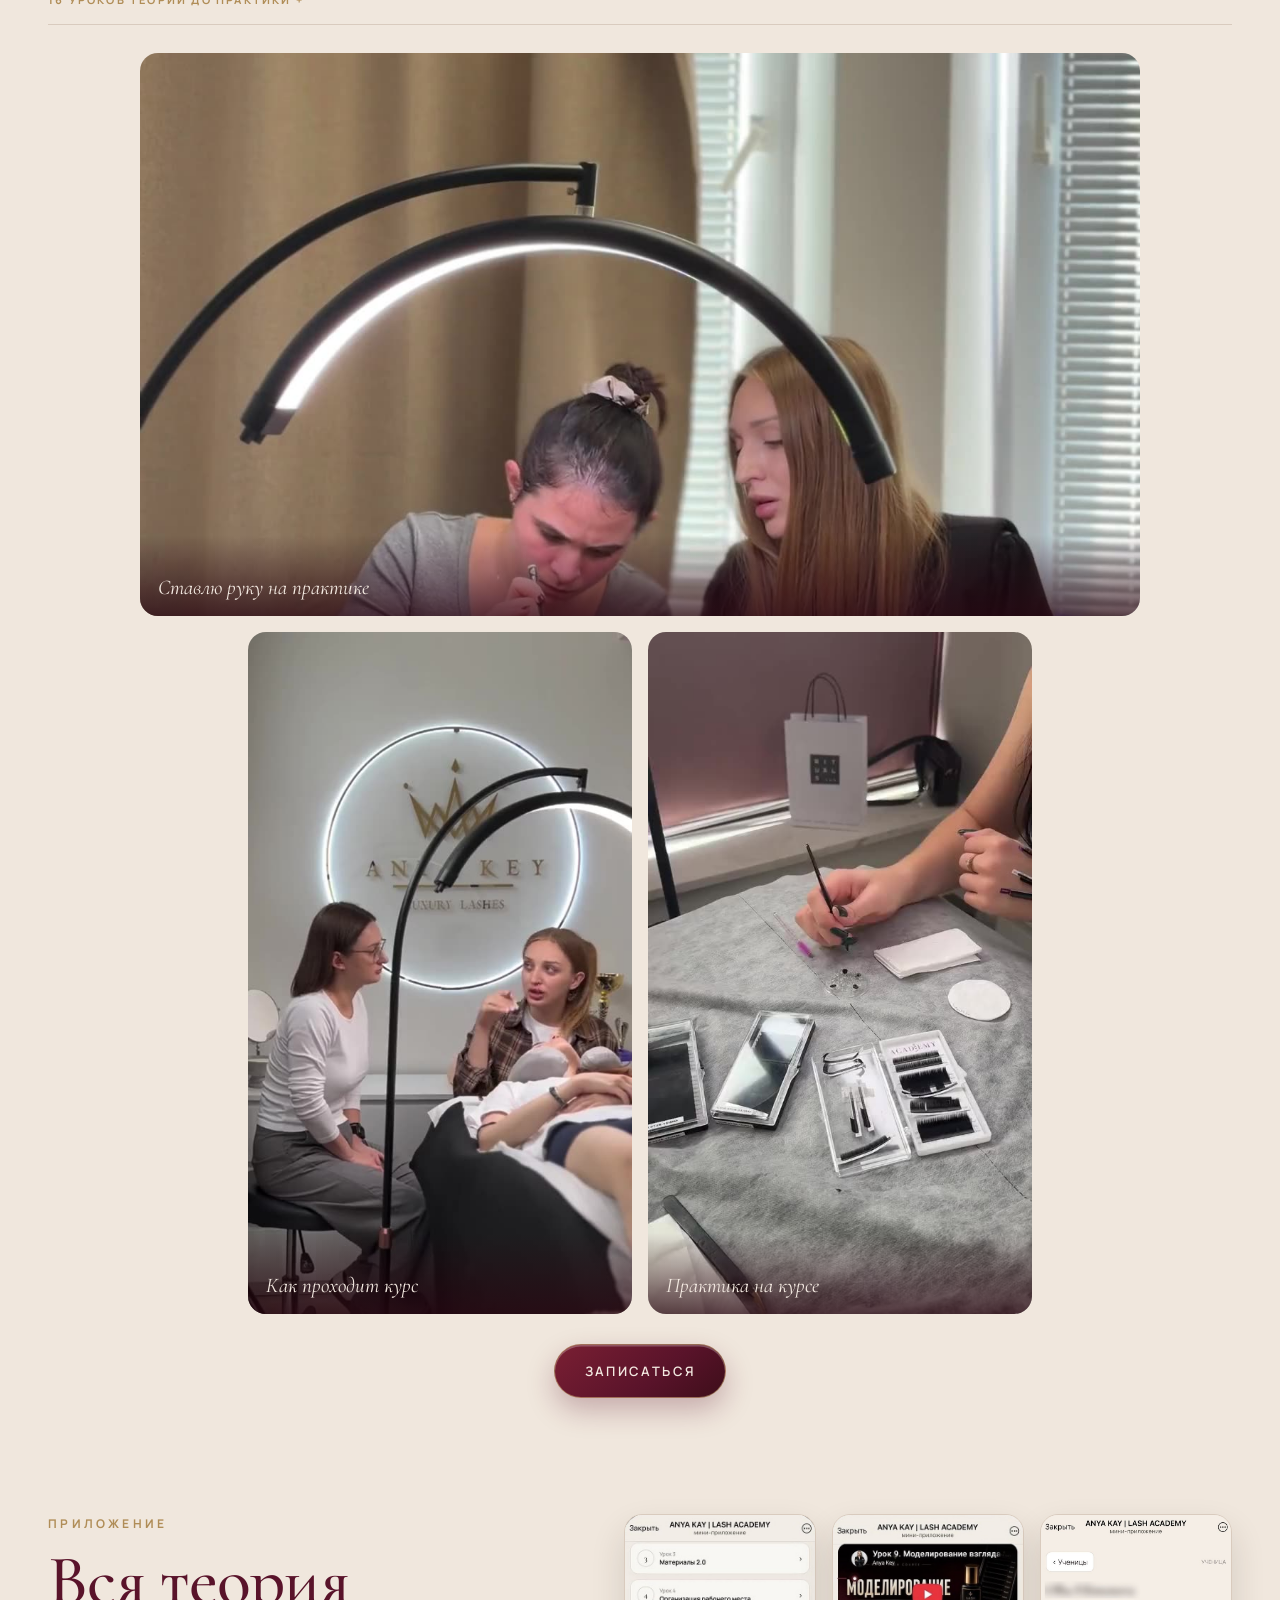
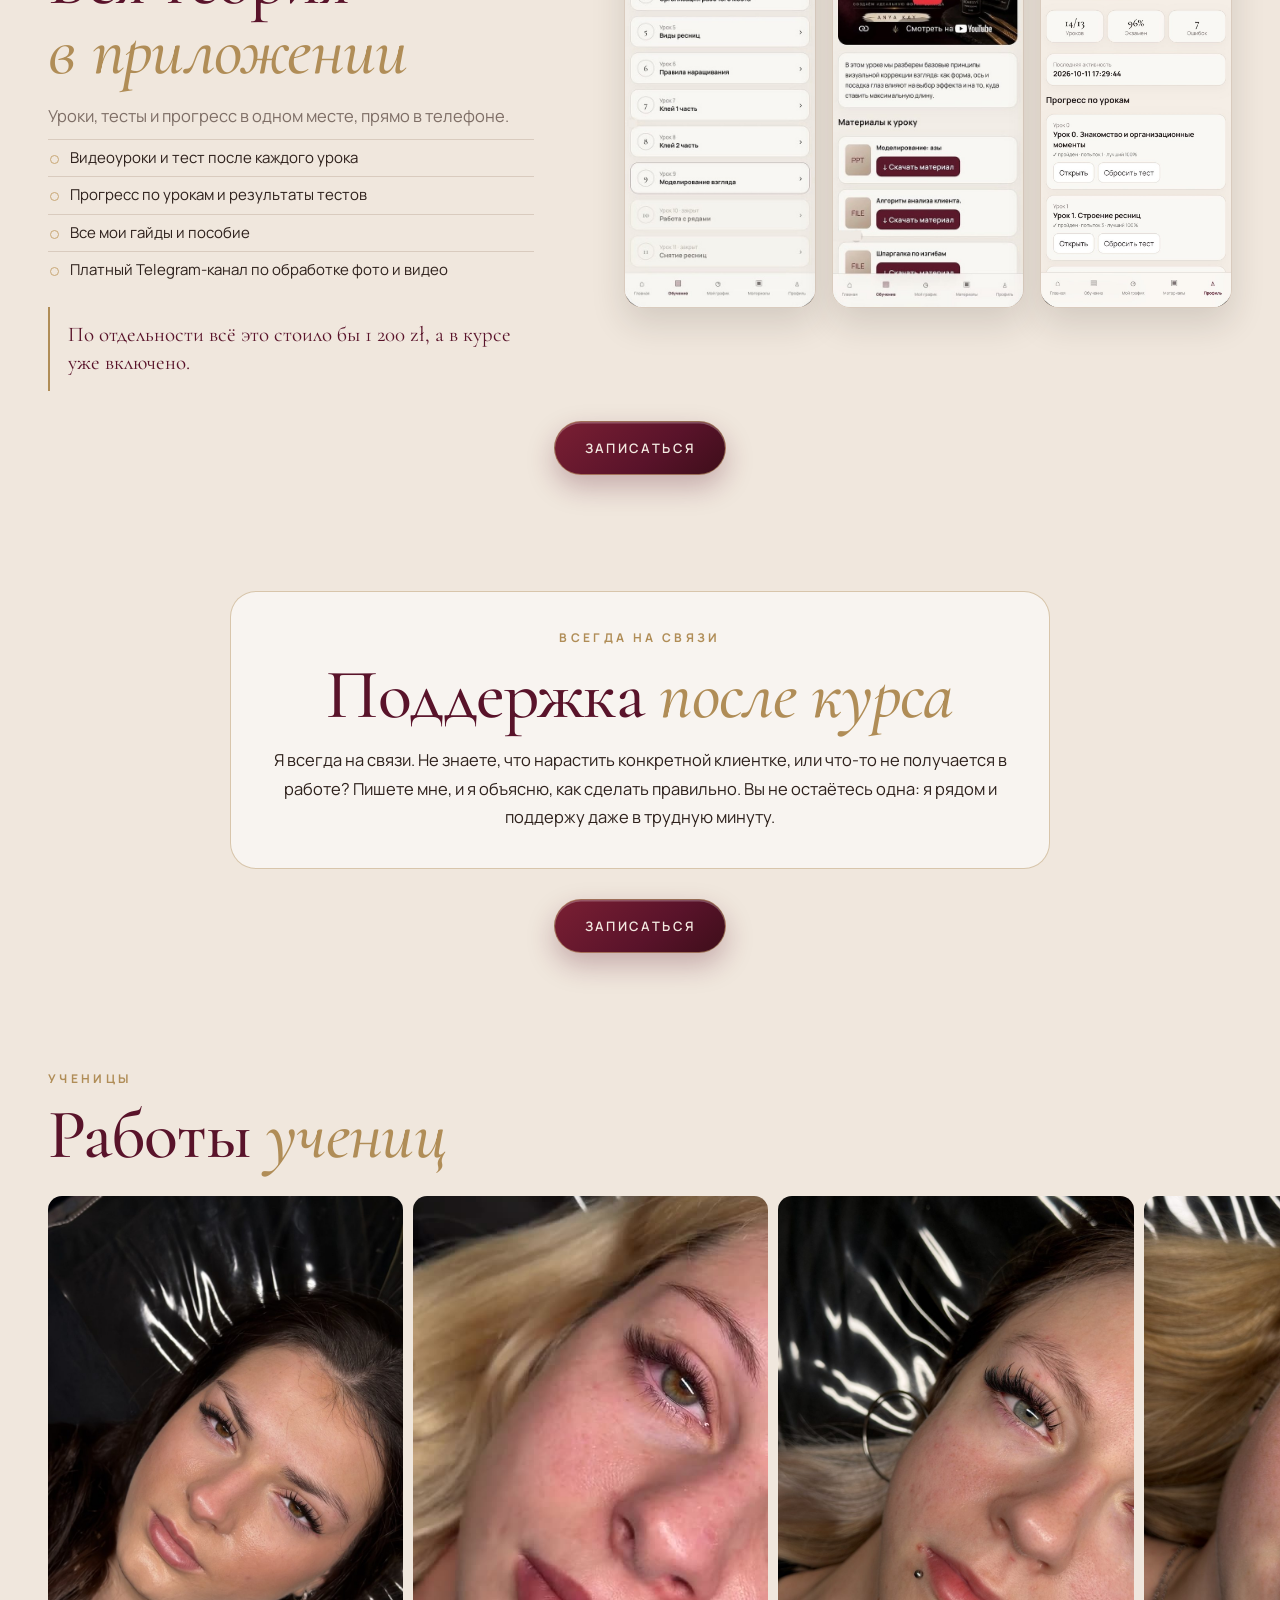
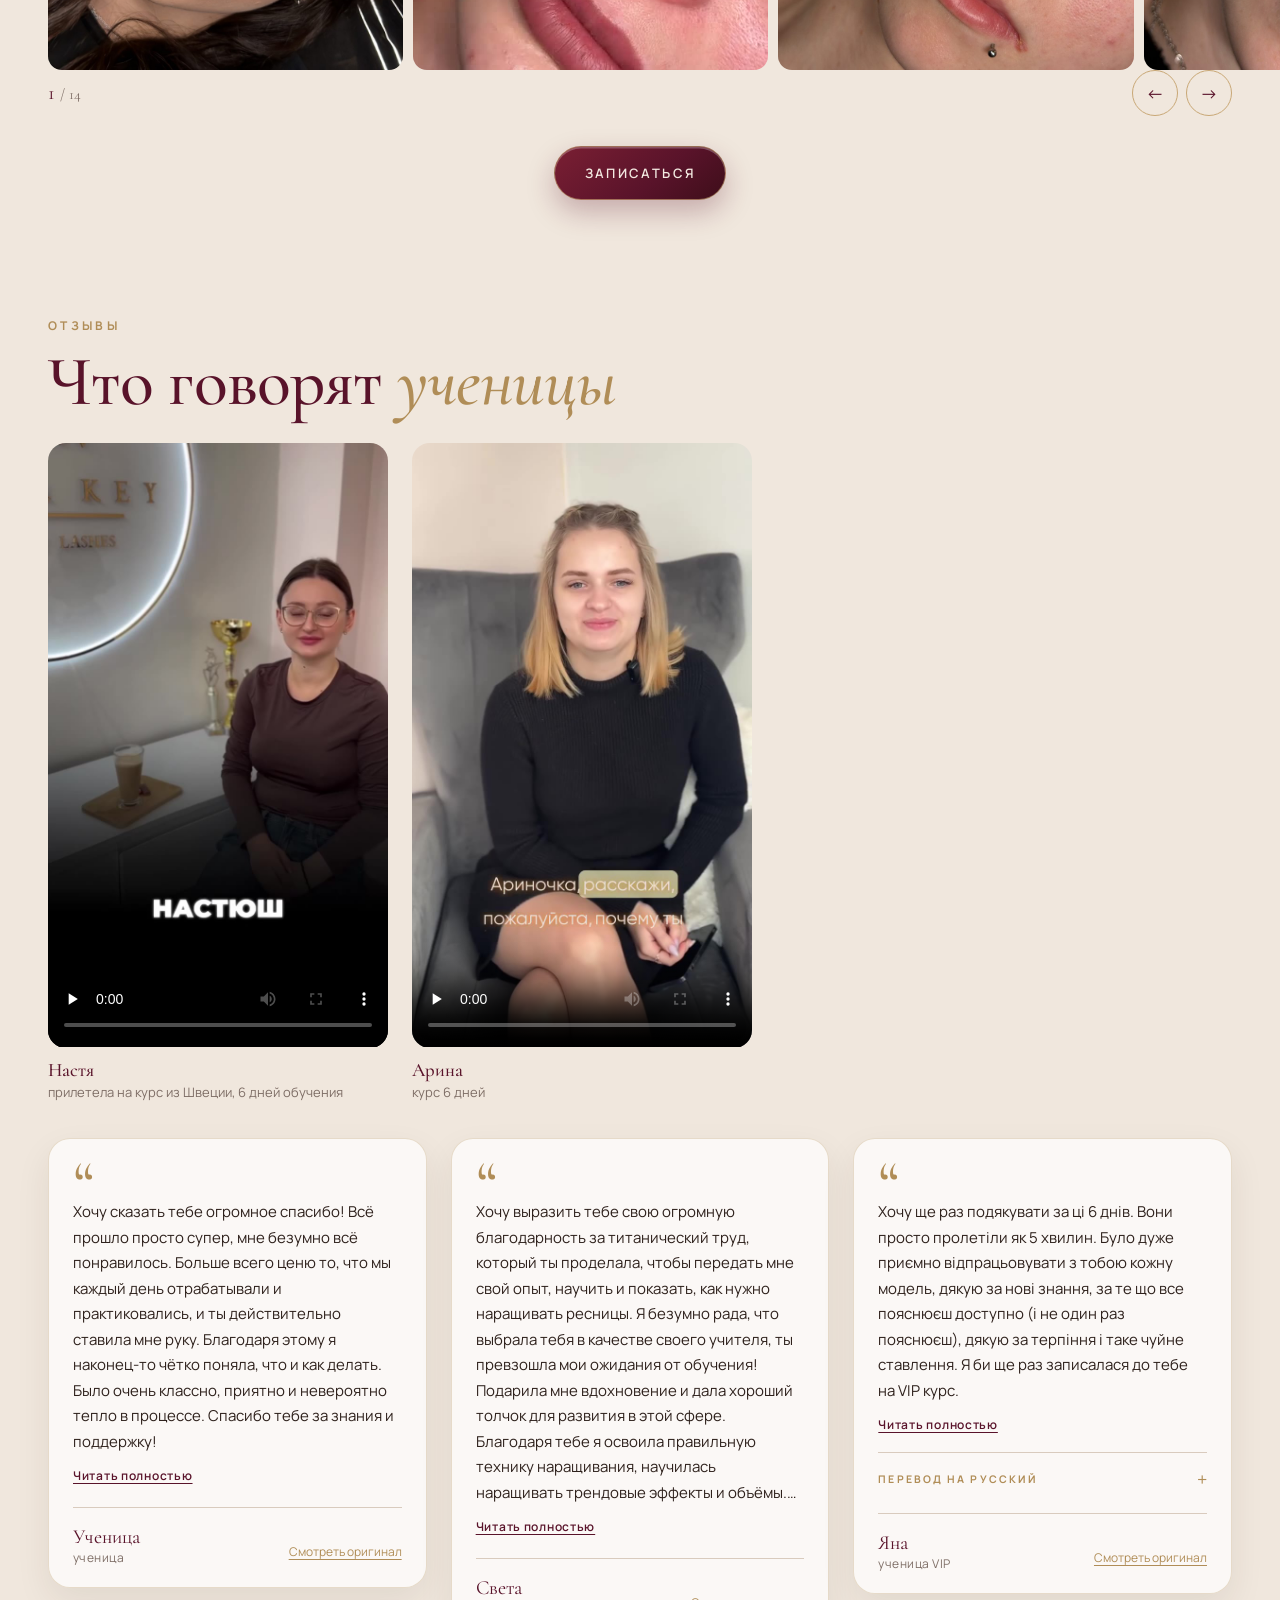
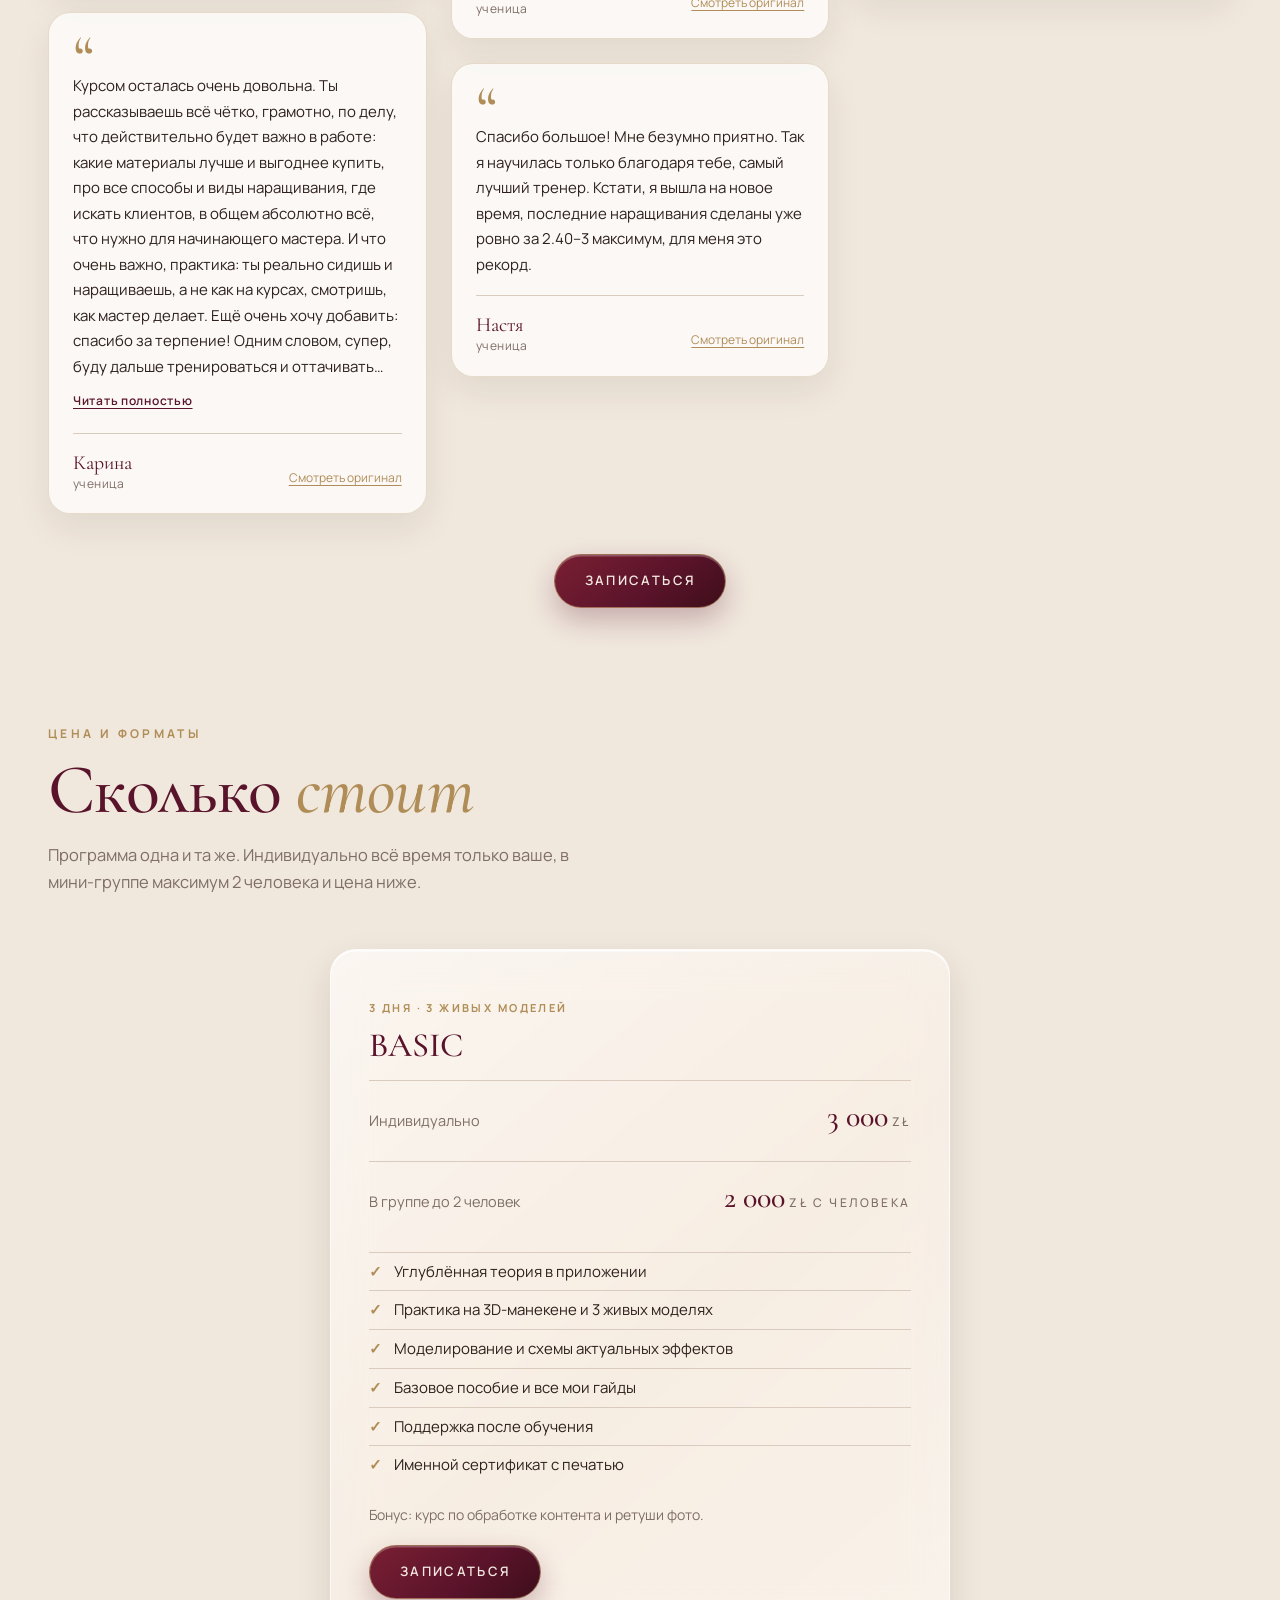
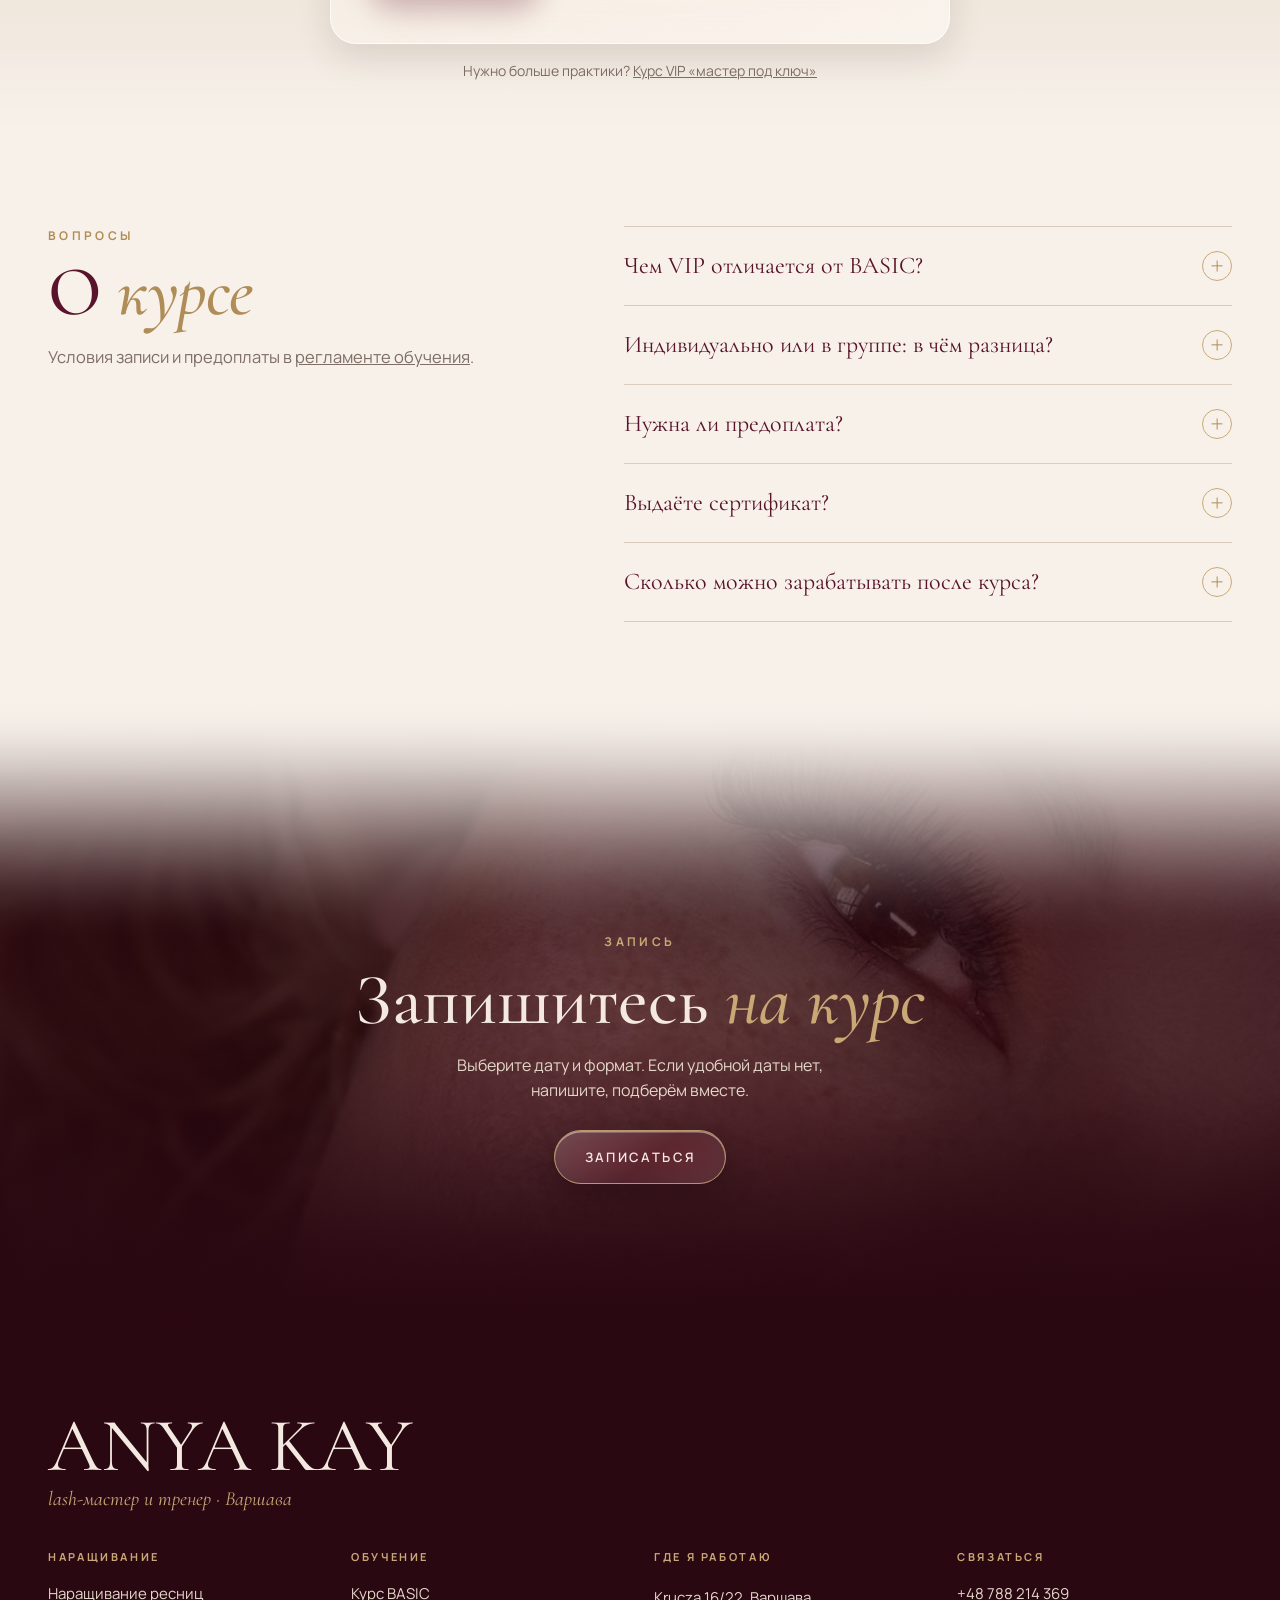
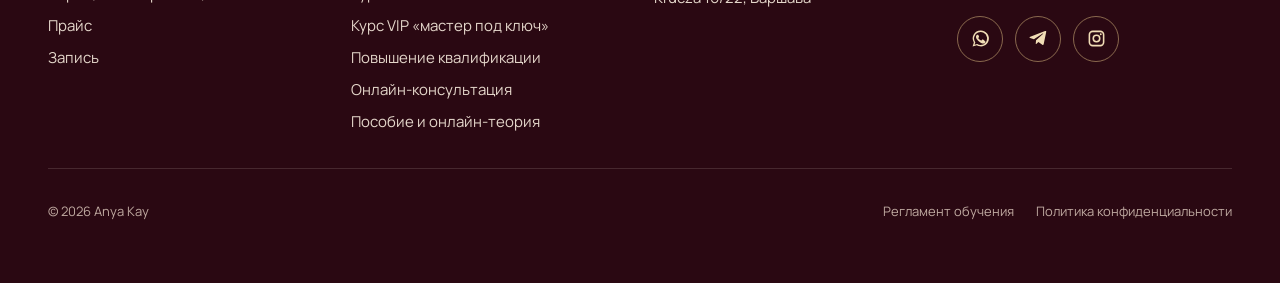
==== commit 2213012c: "Круг 3: отдельные страницы BASIC и VIP, запись в Telegram и Instagram, коррекция, отзывы текстом, пр" ====
--- a/basic-lash-course/index.html
+++ b/basic-lash-course/index.html
@@ -3,15 +3,15 @@
 <head>
 <meta charset="UTF-8">
 <meta name="viewport" content="width=device-width, initial-scale=1.0, viewport-fit=cover">
-<title>Курс наращивания ресниц с нуля в Варшаве · BASIC и VIP · Anya Kay</title>
-<meta name="description" content="Курс наращивания ресниц с нуля в Варшаве: BASIC 3 дня, 3 живые модели, 3000 zł (в группе до 2 человек 2000 zł); VIP «мастер под ключ» 6 дней, 6 моделей, 4500 zł (в группе 3000 zł). Сертификат и поддержка.">
+<title>Курс наращивания ресниц с нуля в Варшаве · BASIC · Anya Kay</title>
+<meta name="description" content="Курс наращивания ресниц с нуля BASIC в Варшаве: 3 дня, 3 живые модели, теория в приложении, сертификат. 3000 zł индивидуально, 2000 zł в мини-группе.">
 <link rel="canonical" href="https://anyakay.pl/basic-lash-course/">
 <meta name="theme-color" content="#2A0812">
 <meta property="og:type" content="website">
 <meta property="og:site_name" content="Anya Kay">
 <meta property="og:locale" content="ru_RU">
-<meta property="og:title" content="Курс наращивания ресниц с нуля в Варшаве · BASIC и VIP · Anya Kay">
-<meta property="og:description" content="Курс наращивания ресниц с нуля в Варшаве: BASIC 3 дня, 3 живые модели, 3000 zł (в группе до 2 человек 2000 zł); VIP «мастер под ключ» 6 дней, 6 моделей, 4500 zł (в группе 3000 zł). Сертификат и поддержка.">
+<meta property="og:title" content="Курс наращивания ресниц с нуля в Варшаве · BASIC · Anya Kay">
+<meta property="og:description" content="Курс наращивания ресниц с нуля BASIC в Варшаве: 3 дня, 3 живые модели, теория в приложении, сертификат. 3000 zł индивидуально, 2000 zł в мини-группе.">
 <meta property="og:url" content="https://anyakay.pl/basic-lash-course/">
 <meta property="og:image" content="https://anyakay.pl/img/og.jpg">
 <meta property="og:image:width" content="1200">
@@ -22,9 +22,9 @@
 <link rel="preconnect" href="https://fonts.googleapis.com">
 <link rel="preconnect" href="https://fonts.gstatic.com" crossorigin>
 <link href="https://fonts.googleapis.com/css2?family=Cormorant+Garamond:ital,wght@0,400;0,500;0,600;1,400;1,500&family=Manrope:wght@400;500;600;700&display=swap" rel="stylesheet">
-<link rel="stylesheet" href="/style.css?v=50">
+<link rel="stylesheet" href="/style.css?v=51">
 
-<script type="application/ld+json">{"@context": "https://schema.org", "@graph": [{"@type": "BeautySalon", "@id": "https://anyakay.pl/#business", "name": "Anya Kay", "url": "https://anyakay.pl/", "image": "https://anyakay.pl/img/hero.jpg", "logo": "https://anyakay.pl/img/avatar.jpg", "telephone": "+48788214369", "address": {"@type": "PostalAddress", "streetAddress": "Krucza 16/22", "addressLocality": "Warszawa", "addressCountry": "PL"}, "priceRange": "200–4500 zł", "description": "Наращивание ресниц и обучение lash-мастеров в Варшаве.", "sameAs": ["https://www.instagram.com/anya.key_/", "https://t.me/AnyaKayClientBot"], "areaServed": "Warszawa", "founder": {"@type": "Person", "name": "Anya Kay", "jobTitle": "Lash-мастер и преподаватель"}}, {"@type": "FAQPage", "mainEntity": [{"@type": "Question", "name": "Что будет после курса?", "acceptedAnswer": {"@type": "Answer", "text": "Я всегда на связи. Не знаете, что нарастить конкретной клиентке, или что-то не получается в работе? Пишете мне, и я объясню, как сделать правильно. Вы не остаётесь одна: я рядом и поддержу даже в трудную минуту."}}, {"@type": "Question", "name": "Чем VIP отличается от BASIC?", "acceptedAnswer": {"@type": "Answer", "text": "VIP включает всё из BASIC и в два раза больше практики: 6 дней и 6 моделей вместо 3, отработку L- и M-изгибов, 2 трендовых эффекта на выбор, стартовый набор материалов и кубок VIP-мастера."}}, {"@type": "Question", "name": "Индивидуально или в группе: в чём разница?", "acceptedAnswer": {"@type": "Answer", "text": "Программа одна и та же. Индивидуально всё время только ваше, и темп подстраивается под вас. В мини-группе максимум 2 человека, поэтому внимания всё равно много, а цена ниже: BASIC 2000 zł вместо 3000 zł, VIP 3000 zł вместо 4500 zł с человека."}}, {"@type": "Question", "name": "Нужна ли предоплата?", "acceptedAnswer": {"@type": "Answer", "text": "Да, дата бронируется после предоплаты 500 zł. Отменить или перенести запись можно не позже чем за 3 недели до начала, позже предоплата не возвращается. Перенести дату можно один раз, при втором переносе предоплата сгорает."}}, {"@type": "Question", "name": "Выдаёте сертификат?", "acceptedAnswer": {"@type": "Answer", "text": "Да, после обучения вы получаете именной сертификат с печатью."}}, {"@type": "Question", "name": "Сколько можно зарабатывать после курса?", "acceptedAnswer": {"@type": "Answer", "text": "Зависит от вас, но вот пример: ученица Света за первые 2,5 недели после обучения обслужила 9 клиенток и заработала 800 zł, параллельно работая на заводе. Её модели возвращаются и становятся постоянными клиентками."}}]}, {"@type": "Course", "name": "BASIC LASH COURSE", "description": "Курс наращивания ресниц с нуля: теория в Telegram, 3 дня практики, 3 живые модели, сертификат.", "inLanguage": "ru", "provider": {"@id": "https://anyakay.pl/#business"}, "url": "https://anyakay.pl/basic-lash-course/", "offers": {"@type": "Offer", "price": "3000", "priceCurrency": "PLN", "category": "Paid", "url": "https://anyakay.pl/basic-lash-course/"}, "hasCourseInstance": {"@type": "CourseInstance", "courseMode": "onsite", "location": "Warszawa, Krucza 16/22"}}, {"@type": "Course", "name": "VIP «мастер под ключ»", "description": "Курс наращивания ресниц с нуля: 6 дней практики, 6 моделей, L/M-изгибы, 2 трендовых эффекта, стартовый набор.", "inLanguage": "ru", "provider": {"@id": "https://anyakay.pl/#business"}, "url": "https://anyakay.pl/basic-lash-course/#vip", "offers": {"@type": "Offer", "price": "4500", "priceCurrency": "PLN", "category": "Paid", "url": "https://anyakay.pl/basic-lash-course/#vip"}, "hasCourseInstance": {"@type": "CourseInstance", "courseMode": "onsite", "location": "Warszawa, Krucza 16/22"}}]}</script>
+<script type="application/ld+json">{"@context": "https://schema.org", "@graph": [{"@type": "BeautySalon", "@id": "https://anyakay.pl/#business", "name": "Anya Kay", "url": "https://anyakay.pl/", "image": "https://anyakay.pl/img/hero.jpg", "logo": "https://anyakay.pl/img/avatar.jpg", "telephone": "+48788214369", "address": {"@type": "PostalAddress", "streetAddress": "Krucza 16/22", "addressLocality": "Warszawa", "addressCountry": "PL"}, "priceRange": "200–4500 zł", "description": "Наращивание ресниц и обучение lash-мастеров в Варшаве.", "sameAs": ["https://www.instagram.com/anya.key_/", "https://t.me/anyalashkey"], "areaServed": "Warszawa", "founder": {"@type": "Person", "name": "Anya Kay", "jobTitle": "Lash-мастер и преподаватель"}}, {"@type": "FAQPage", "mainEntity": [{"@type": "Question", "name": "Чем VIP отличается от BASIC?", "acceptedAnswer": {"@type": "Answer", "text": "VIP включает всё из BASIC и в два раза больше практики: 6 дней и 6 моделей вместо 3, отработку L- и M-изгибов, 2 трендовых эффекта на выбор, стартовый набор материалов и кубок VIP-мастера."}}, {"@type": "Question", "name": "Индивидуально или в группе: в чём разница?", "acceptedAnswer": {"@type": "Answer", "text": "Программа одна и та же. Индивидуально всё время только ваше, и темп подстраивается под вас. В мини-группе максимум 2 человека, поэтому внимания всё равно много, а цена ниже: BASIC 2000 zł вместо 3000 zł, VIP 3000 zł вместо 4500 zł с человека."}}, {"@type": "Question", "name": "Нужна ли предоплата?", "acceptedAnswer": {"@type": "Answer", "text": "Да, дата бронируется после предоплаты 500 zł. Отменить или перенести запись можно не позже чем за 3 недели до начала, позже предоплата не возвращается. Перенести дату можно один раз, при втором переносе предоплата сгорает."}}, {"@type": "Question", "name": "Выдаёте сертификат?", "acceptedAnswer": {"@type": "Answer", "text": "Да, после обучения вы получаете именной сертификат с печатью."}}, {"@type": "Question", "name": "Сколько можно зарабатывать после курса?", "acceptedAnswer": {"@type": "Answer", "text": "Зависит от вас, но вот пример: ученица Света за первые 2,5 недели после обучения обслужила 9 клиенток и заработала 800 zł, параллельно работая на заводе. Её модели возвращаются и становятся постоянными клиентками."}}]}, {"@type": "Course", "name": "BASIC LASH COURSE", "description": "Курс наращивания ресниц с нуля: теория в приложении, 3 дня практики, 3 живые модели, сертификат.", "inLanguage": "ru", "provider": {"@id": "https://anyakay.pl/#business"}, "url": "https://anyakay.pl/basic-lash-course/", "offers": {"@type": "Offer", "price": "3000", "priceCurrency": "PLN", "category": "Paid", "url": "https://anyakay.pl/basic-lash-course/"}, "hasCourseInstance": {"@type": "CourseInstance", "courseMode": "onsite", "location": "Warszawa, Krucza 16/22"}}]}</script>
 </head>
 <body>
 <header class="hdr g">
@@ -35,84 +35,70 @@
 </header>
 <div class="mnu" id="mnu" role="dialog" aria-label="Меню">
   <div class="top"><a href="/" class="mono">AK</a><button class="x" data-menu-x aria-label="Закрыть меню">×</button></div>
-  <nav><a href="/">Главная<small>01</small></a><a href="/naraschivanie/">Наращивание ресниц<small>02</small></a><a href="/obuchenie/">Обучение<small>03</small></a><a href="/basic-lash-course/" aria-current=page>Курс BASIC и VIP<small>04</small></a><a href="/povyshenie-kvalifikacii/">Повышение квалификации<small>05</small></a><a href="/materialy/">Онлайн-продукты<small>06</small></a><a href="/zapis/">Запись<small>07</small></a></nav>
+  <nav><a href="/">Главная<small>01</small></a><a href="/naraschivanie/">Наращивание ресниц<small>02</small></a><a href="/obuchenie/">Обучение<small>03</small></a><a href="/basic-lash-course/" aria-current=page>Курс BASIC<small>04</small></a><a href="/vip-lash-course/">Курс VIP<small>05</small></a><a href="/povyshenie-kvalifikacii/">Повышение квалификации<small>06</small></a><a href="/materialy/">Онлайн-продукты<small>07</small></a><a href="/zapis/">Запись<small>08</small></a></nav>
   <div class="foot"><a href="/zapis/" class="btn glass full">Записаться</a><p>Krucza 16/22 · Варшава</p></div>
 </div>
 <main>
 
-<section class="pcover"><div class="ph" style="background-image:url('/img/uchenica-basic-1.jpg');background-position:50% 50%" role="img" aria-label=""></div><div class="in"><div class="eyebrow l">Курс с нуля · BASIC и VIP</div><h1>Курс наращивания ресниц <em>с нуля</em></h1><p>Для тех, кто хочет не просто научиться наращивать, а понимать, что и почему делает в работе.</p><div class="btns"><a href="#daty" class="btn glass">Ближайшие даты ↓</a></div></div></section>
+<section class="pcover"><div class="ph" style="background-image:url('/img/uchenica-basic-1.jpg');background-position:50% 50%" role="img" aria-label=""></div><div class="in"><div class="eyebrow l">Курс с нуля · 3 дня</div><h1>Курс BASIC: <em>наращивание с нуля</em></h1><p>Для тех, кто хочет не просто научиться наращивать, а понимать, что и почему делает в работе.<span class="nx" data-next="basic"></span></p><div class="btns"><a href="/zapis/?w=basic" class="btn glass" data-book="basic">Записаться</a><a href="#daty" class="btn line">Ближайшие даты ↓</a></div></div></section>
 <section class="sec soft" id="daty" style="padding-top:40px"><div class="wrap">
-  <div class="reveal"><div class="eyebrow l">Расписание</div><h2 class="h2">Ближайшие <em>даты</em></h2><p class="lead">Индивидуально или в мини-группе до 2 человек.</p></div>
-  <div class="dates" data-dates="" data-price></div>
-</div></section>
-<section class="sec soft" style="padding-top:10px"><div class="wrap">
-  <div class="reveal"><div class="eyebrow l">Тарифы</div><h2 class="h2">BASIC <em>или VIP</em></h2></div>
-  <div class="courses">
-    <article class="course gd reveal"><small>3 дня · 21 час практики · 3 модели</small><h3>BASIC</h3>
-      <div class="fmt"><div><span>Индивидуально</span><b>3 000<small>zł</small></b></div><div><span>В группе до 2 человек</span><b>2 000<small>zł</small><small>с человека</small></b></div></div>
-      <ul><li>Углублённая теория в Telegram-боте</li><li>Практика на 3D-манекене и 3 живых моделях</li><li>Моделирование и схемы актуальных эффектов</li><li>Базовое пособие и дополнительные гайды</li><li>Неограниченная поддержка после обучения</li><li>Именной сертификат с печатью</li></ul>
-      <p class="bonus"><b>Бонус:</b> курс по обработке контента и ретуши фото.</p>
-      <div class="btns"><a href="/zapis/?w=basic" class="btn glass">Записаться на BASIC</a></div></article>
-    <article class="course gd reveal" id="vip"><span class="tag">VIP</span><small>6 дней практики · 6 моделей</small><h3>VIP «мастер под ключ»</h3>
-      <div class="fmt"><div><span>Индивидуально</span><b>4 500<small>zł</small></b></div><div><span>В группе до 2 человек</span><b>3 000<small>zł</small><small>с человека</small></b></div></div>
-      <ul><li>Всё из BASIC и в два раза больше практики</li><li>6 моделей для практики вместо 3</li><li>Отработка L- и M-изгибов</li><li>2 трендовых эффекта на выбор</li><li>Стартовый набор материалов</li><li>Кубок VIP-мастера</li></ul>
-      <div class="btns"><a href="/zapis/?w=vip" class="btn glass">Записаться на VIP</a></div></article>
-  </div>
-</div></section>
-<section class="sec"><div class="wrap">
-  <div class="reveal"><div class="eyebrow">Сравнение</div><h2 class="h2">Что входит <em>в каждый курс</em></h2></div>
-  <div class="cmpw reveal"><table class="cmp">
-    <thead><tr><th></th><th>BASIC</th><th class="v">VIP</th></tr></thead>
-    <tbody>
-      <tr><td>Дней практики</td><td>3</td><td class="v">6</td></tr>
-      <tr><td>Живые модели</td><td>3</td><td class="v">6</td></tr>
-      <tr><td>Теория в Telegram, тесты, пособие</td><td>✓</td><td class="v">✓</td></tr>
-      <tr><td>Моделирование и схемы эффектов</td><td>✓</td><td class="v">✓ + 2 трендовых</td></tr>
-      <tr><td>L- и M-изгибы</td><td>—</td><td class="v">✓</td></tr>
-      <tr><td>Стартовый набор материалов</td><td>—</td><td class="v">✓</td></tr>
-      <tr><td>Сертификат и поддержка</td><td>✓</td><td class="v">✓</td></tr>
-      <tr><td>Индивидуально</td><td>3 000 zł</td><td class="v">4 500 zł</td></tr>
-      <tr><td>В группе до 2 человек, с человека</td><td>2 000 zł</td><td class="v">3 000 zł</td></tr>
-    </tbody>
-  </table></div>
+  <div class="reveal"><div class="eyebrow l">Расписание</div><h2 class="h2 one">Ближайшие <em>даты</em></h2><p class="lead">Индивидуально или в мини-группе до 2 человек.</p></div>
+  <div class="dates" data-dates="basic" data-price></div>
 </div></section>
 <section class="sec soft"><div class="wrap">
-  <div class="reveal"><div class="eyebrow">Как проходит</div><h2 class="h2">Обучение <em>шаг за шагом</em></h2></div>
-  <div class="prog-in"><div class="tlx"><div class="day reveal"><div class="d">1</div><div><h3>Теория в Telegram</h3><p>В своём темпе, до практики.</p></div></div><div class="day reveal"><div class="d">2</div><div><h3>Тесты</h3><p>После каждого урока.</p></div></div><div class="day reveal"><div class="d">3</div><div><h3>Пособие</h3><p>Вся база остаётся у вас.</p></div></div><div class="day reveal"><div class="d">4</div><div><h3>Итоговая проверка</h3><p>Перед выходом на практику.</p></div></div><div class="day reveal"><div class="d">5</div><div><h3>Практика</h3><p>Манекен и живые модели: 3 на BASIC, 6 на VIP.</p></div></div><div class="day reveal"><div class="d">6</div><div><h3>Сертификат</h3><p>Именной, с печатью, после завершения.</p></div></div></div></div>
+  <div class="reveal"><div class="eyebrow l">Для кого</div><h2 class="h2">Этот курс <em>для вас, если</em></h2></div>
+  <div class="tlx forwho"><div class="day reveal"><div class="d">1</div><div><h3>Начинаете с нуля</h3><p>Объясню всё с основ: материалы, клей, постановка руки, схемы эффектов.</p></div></div><div class="day reveal"><div class="d">2</div><div><h3>Хотите работать на себя</h3><p>После курса вы умеете наращивать и знаете, как снимать работы и искать первых клиенток.</p></div></div><div class="day reveal"><div class="d">3</div><div><h3>Учились, но нет уверенности</h3><p>Закроем пробелы в теории и поставим технику на живых моделях.</p></div></div></div>
+</div><div class="wrap cbtn bkrow reveal"><a href="/zapis/?w=basic" class="btn glass" data-book="basic">Записаться</a></div></section>
+<section class="sec soft"><div class="wrap">
+  <div class="reveal"><div class="eyebrow l">Что вы получите</div><h2 class="h2">Курс BASIC: <em>что внутри</em></h2></div>
+  <div class="gets"><div class="get reveal"><svg viewBox="0 0 32 32"><path d="M5 7c4-1 8-1 11 2 3-3 7-3 11-2v17c-4-1-8-1-11 2-3-3-7-3-11-2z"/><path d="M16 9v17"/></svg><b>Теория в приложении</b><span>уроки, тесты и прогресс</span></div><div class="get reveal"><svg viewBox="0 0 32 32"><path d="M3 16s5-8 13-8 13 8 13 8-5 8-13 8S3 16 3 16z"/><circle cx="16" cy="16" r="4"/></svg><b>3 живые модели</b><span>и практика на 3D-манекене</span></div><div class="get reveal"><svg viewBox="0 0 32 32"><path d="M16 4l3.5 7.6 8.3.9-6.2 5.6 1.8 8.2L16 22l-7.4 4.3 1.8-8.2-6.2-5.6 8.3-.9z"/></svg><b>Схемы эффектов</b><span>моделирование взгляда</span></div><div class="get reveal"><svg viewBox="0 0 32 32"><rect x="5" y="6" width="22" height="16" rx="1.5"/><path d="M9 11h14M9 15h9"/><circle cx="22" cy="22" r="3.5"/><path d="M20 25l-1 4 3-1.5 3 1.5-1-4"/></svg><b>Сертификат</b><span>именной, с печатью</span></div></div>
+</div><div class="wrap cbtn bkrow reveal"><a href="/zapis/?w=basic" class="btn glass" data-book="basic">Записаться</a></div></section>
+<section class="sec soft"><div class="wrap">
+  <div class="reveal"><div class="eyebrow l">Программа</div><h2 class="h2">Обучение <em>шаг за шагом</em></h2></div>
+  <div class="prog-in"><div class="tlx"><div class="day reveal"><div class="d">1</div><div><h3>Теория в приложении</h3><p>В своём темпе, до практики.</p></div></div><div class="day reveal"><div class="d">2</div><div><h3>Тесты</h3><p>После каждого урока, прогресс виден в приложении.</p></div></div><div class="day reveal"><div class="d">3</div><div><h3>Итоговая проверка</h3><p>Перед выходом на практику.</p></div></div><div class="day reveal"><div class="d">4</div><div><h3>Практика</h3><p>3 дня на 3D-манекене и 3 живых моделях под моим контролем.</p></div></div><div class="day reveal"><div class="d">5</div><div><h3>Сертификат</h3><p>Именной, с печатью, после завершения.</p></div></div></div></div>
+  <details class="lessons-d reveal"><summary>16 уроков теории до практики</summary><ol class="lessons"><li><b>00</b>Знакомство и организационные моменты</li><li><b>01</b>Строение ресниц</li><li><b>02</b>Материалы 1.0</li><li><b>03</b>Материалы 2.0</li><li><b>04</b>Организация рабочего места</li><li><b>05</b>Виды ресниц</li><li><b>06</b>Правила наращивания</li><li><b>07</b>Клей, часть 1</li><li><b>08</b>Клей, часть 2</li><li><b>09</b>Моделирование взгляда</li><li><b>10</b>Работа с рядами</li><li><b>11</b>Снятие ресниц</li><li><b>12</b>Коррекция ресниц</li><li><b>13</b>Ожог слизистой</li><li><b>14</b>Аллергия мастера и клиента</li><li><b>15</b>Стерилизация инструментов</li></ol></details>
+  <div class="vids"><figure class="vid reveal wide"><video data-auto data-src="/video/praktika-ruka.mp4" poster="/video/praktika-ruka.jpg" muted loop playsinline preload="none" aria-label="Ставлю руку на практике"></video><figcaption>Ставлю руку на практике</figcaption></figure><figure class="vid reveal "><video data-auto data-src="/video/kurs.mp4" poster="/video/kurs.jpg" muted loop playsinline preload="none" aria-label="Как проходит курс"></video><figcaption>Как проходит курс</figcaption></figure><figure class="vid reveal "><video data-auto data-src="/video/praktika-1.mp4" poster="/video/praktika-1.jpg" muted loop playsinline preload="none" aria-label="Практика на курсе"></video><figcaption>Практика на курсе</figcaption></figure></div>
+</div><div class="wrap cbtn bkrow reveal"><a href="/zapis/?w=basic" class="btn glass" data-book="basic">Записаться</a></div></section>
+<section class="sec soft"><div class="wrap split">
+  <div class="reveal"><div class="eyebrow l">Приложение</div><h2 class="h2">Вся теория <em>в приложении</em></h2>
+    <p class="lead">Уроки, тесты и прогресс в одном месте, прямо в телефоне.</p>
+    <ul class="pts"><li>Видеоуроки и тест после каждого урока</li><li>Прогресс по урокам и результаты тестов</li><li>Все мои гайды и пособие</li><li>Платный Telegram-канал по обработке фото и видео</li></ul>
+    <p class="worth">По отдельности всё это стоило бы 1&nbsp;200&nbsp;zł, а в курсе уже включено.</p></div>
+  <div class="phones reveal"><button type="button" data-shot="prilozhenie-uroki.jpg" data-alt="Приложение Lash Academy: список уроков" aria-label="Приложение Lash Academy: список уроков"><img src="/img/prilozhenie-uroki.jpg" alt="Приложение Lash Academy: список уроков" loading="lazy"></button><button type="button" data-shot="prilozhenie-urok.jpg" data-alt="Приложение Lash Academy: урок и материалы" aria-label="Приложение Lash Academy: урок и материалы"><img src="/img/prilozhenie-urok.jpg" alt="Приложение Lash Academy: урок и материалы" loading="lazy"></button><button type="button" data-shot="prilozhenie-progress.jpg" data-alt="Приложение Lash Academy: прогресс ученицы" aria-label="Приложение Lash Academy: прогресс ученицы"><img src="/img/prilozhenie-progress.jpg" alt="Приложение Lash Academy: прогресс ученицы" loading="lazy"></button></div>
+</div><div class="wrap cbtn bkrow reveal"><a href="/zapis/?w=basic" class="btn glass" data-book="basic">Записаться</a></div></section>
+<section class="sec soft"><div class="wrap"><div class="care reveal">
+  <div class="eyebrow l">Всегда на связи</div><h2 class="h2">Поддержка <em>после курса</em></h2>
+  <p>Я всегда на связи. Не знаете, что нарастить конкретной клиентке, или что-то не получается в работе? Пишете мне, и я объясню, как сделать правильно. Вы не остаётесь одна: я рядом и поддержу даже в трудную минуту.</p>
+</div></div><div class="wrap cbtn bkrow reveal"><a href="/zapis/?w=basic" class="btn glass" data-book="basic">Записаться</a></div></section>
+<section class="sec soft"><div class="wrap"><div class="eyebrow l">Ученицы</div><h2 class="h2 one">Работы <em>учениц</em></h2></div>
+<div class="sl" data-slider="uch"><div class="sl-t"></div><div class="wrap sl-bar"><div class="sl-c"></div><div class="sl-n"><button class="sl-p" aria-label="Назад">←</button><button class="sl-x" aria-label="Дальше">→</button></div></div></div><div class="wrap cbtn bkrow reveal"><a href="/zapis/?w=basic" class="btn glass" data-book="basic">Записаться</a></div></section>
+<section class="sec soft"><div class="wrap"><div class="eyebrow l">Отзывы</div><h2 class="h2">Что говорят <em>ученицы</em></h2>
+<div class="vts"><figure class="reveal"><div class="vt"><video controls playsinline preload="none" poster="/assets/videos/testimonial_1_poster.jpg" aria-label="Видеоотзыв: Настя"><source src="/assets/videos/testimonial_1.mp4" type="video/mp4"></video></div><figcaption><b>Настя</b><br>прилетела на курс из Швеции, 6 дней обучения</figcaption></figure><figure class="reveal"><div class="vt"><video controls playsinline preload="none" poster="/assets/videos/testimonial_2_poster.jpg" aria-label="Видеоотзыв: Арина"><source src="/assets/videos/testimonial_2.mp4" type="video/mp4"></video></div><figcaption><b>Арина</b><br>курс 6 дней</figcaption></figure></div></div>
+<div class="ops wrap n5"><figure class="op rv long"><div class="q" aria-hidden="true">“</div><blockquote>Хочу сказать тебе огромное спасибо! Всё прошло просто супер, мне безумно всё понравилось. Больше всего ценю то, что мы каждый день отрабатывали и практиковались, и ты действительно ставила мне руку. Благодаря этому я наконец-то чётко поняла, что и как делать. Было очень классно, приятно и невероятно тепло в процессе. Спасибо тебе за знания и поддержку!</blockquote><button type="button" class="rmore" data-rmore>Читать полностью</button><figcaption><span><b>Ученица</b><small>ученица</small></span><button type="button" class="orig" data-shot="otzyv-uchenica-praktika.jpg" data-alt="Отзыв: Ученица, оригинал">Смотреть оригинал</button></figcaption></figure><figure class="op rv long"><div class="q" aria-hidden="true">“</div><blockquote>Курсом осталась очень довольна. Ты рассказываешь всё чётко, грамотно, по делу, что действительно будет важно в работе: какие материалы лучше и выгоднее купить, про все способы и виды наращивания, где искать клиентов, в общем абсолютно всё, что нужно для начинающего мастера. И что очень важно, практика: ты реально сидишь и наращиваешь, а не как на курсах, смотришь, как мастер делает. Ещё очень хочу добавить: спасибо за терпение! Одним словом, супер, буду дальше тренироваться и оттачивать приобретённые навыки.</blockquote><button type="button" class="rmore" data-rmore>Читать полностью</button><figcaption><span><b>Карина</b><small>ученица</small></span><button type="button" class="orig" data-shot="otzyv-karina.jpg" data-alt="Отзыв: Карина, оригинал">Смотреть оригинал</button></figcaption></figure><figure class="op rv long"><div class="q" aria-hidden="true">“</div><blockquote>Хочу выразить тебе свою огромную благодарность за титанический труд, который ты проделала, чтобы передать мне свой опыт, научить и показать, как нужно наращивать ресницы. Я безумно рада, что выбрала тебя в качестве своего учителя, ты превзошла мои ожидания от обучения! Подарила мне вдохновение и дала хороший толчок для развития в этой сфере. Благодаря тебе я освоила правильную технику наращивания, научилась наращивать трендовые эффекты и объёмы. Каждый шаг и нюанс в этом деле теперь мне понятен. Вопросов после курса не осталось, всё разложила по полочкам и без лишней воды. Ещё раз большое спасибо за это чудесное обучение, время прошло быстро, но очень продуктивно!</blockquote><button type="button" class="rmore" data-rmore>Читать полностью</button><figcaption><span><b>Света</b><small>ученица</small></span><button type="button" class="orig" data-shot="otzyv-sveta.jpg" data-alt="Отзыв: Света, оригинал">Смотреть оригинал</button></figcaption></figure><figure class="op rv"><div class="q" aria-hidden="true">“</div><blockquote>Спасибо большое! Мне безумно приятно. Так я научилась только благодаря тебе, самый лучший тренер. Кстати, я вышла на новое время, последние наращивания сделаны уже ровно за 2.40–3 максимум, для меня это рекорд.</blockquote><figcaption><span><b>Настя</b><small>ученица</small></span><button type="button" class="orig" data-shot="otzyv-nastya.jpg" data-alt="Отзыв: Настя, оригинал">Смотреть оригинал</button></figcaption></figure><figure class="op rv long"><div class="q" aria-hidden="true">“</div><blockquote>Хочу ще раз подякувати за ці 6 днів. Вони просто пролетіли як 5 хвилин. Було дуже приємно відпрацьовувати з тобою кожну модель, дякую за нові знання, за те що все пояснюєш доступно (і не один раз пояснюєш), дякую за терпіння і таке чуйне ставлення. Я би ще раз записалася до тебе на VIP курс.</blockquote><button type="button" class="rmore" data-rmore>Читать полностью</button><details class="tr"><summary>Перевод на русский</summary><p>Хочу ещё раз поблагодарить за эти 6 дней. Они просто пролетели как 5 минут. Было очень приятно отрабатывать с тобой каждую модель, спасибо за новые знания, за то, что всё объясняешь доступно (и не один раз объясняешь), спасибо за терпение и такое чуткое отношение. Я бы ещё раз записалась к тебе на VIP-курс.</p></details><figcaption><span><b>Яна</b><small>ученица VIP</small></span><button type="button" class="orig" data-shot="otzyv-yana.jpg" data-alt="Отзыв: Яна, оригинал">Смотреть оригинал</button></figcaption></figure></div><div class="wrap cbtn bkrow reveal"><a href="/zapis/?w=basic" class="btn glass" data-book="basic">Записаться</a></div>
+</section>
+<section class="sec soft" id="cena"><div class="wrap">
+  <div class="reveal"><div class="eyebrow l">Цена и форматы</div><h2 class="h2 one">Сколько <em>стоит</em></h2><p class="lead">Программа одна и та же. Индивидуально всё время только ваше, в мини-группе максимум 2 человека и цена ниже.</p></div>
+  <div class="courses one"><article class="course gd reveal"><small>3 дня · 3 живых моделей</small><h3>BASIC</h3>
+    <div class="fmt"><div><span>Индивидуально</span><b>3 000<small>zł</small></b></div><div><span>В группе до 2 человек</span><b>2 000<small>zł</small><small>с человека</small></b></div></div>
+    <ul><li>Углублённая теория в приложении</li><li>Практика на 3D-манекене и 3 живых моделях</li><li>Моделирование и схемы актуальных эффектов</li><li>Базовое пособие и все мои гайды</li><li>Поддержка после обучения</li><li>Именной сертификат с печатью</li></ul>
+    <p class="bonus">Бонус: курс по обработке контента и ретуши фото.</p>
+    <div class="btns"><a href="/zapis/?w=basic" class="btn glass" data-book="basic">Записаться</a></div></article></div>
+  <p class="dates-note reveal">Нужно больше практики? <a href="/vip-lash-course/" style="text-decoration:underline">Курс VIP «мастер под ключ»</a></p>
 </div></section>
-<section class="sec soft" style="padding-top:10px"><div class="wrap">
-  <div class="reveal"><div class="eyebrow l">Программа теории</div><h2 class="h2">16 уроков <em>до практики</em></h2></div>
-  <ol class="lessons"><li><b>00</b>Знакомство и организационные моменты</li><li><b>01</b>Строение ресниц</li><li><b>02</b>Материалы 1.0</li><li><b>03</b>Материалы 2.0</li><li><b>04</b>Организация рабочего места</li><li><b>05</b>Виды ресниц</li><li><b>06</b>Правила наращивания</li><li><b>07</b>Клей, часть 1</li><li><b>08</b>Клей, часть 2</li><li><b>09</b>Моделирование взгляда</li><li><b>10</b>Работа с рядами</li><li><b>11</b>Снятие ресниц</li><li><b>12</b>Коррекция ресниц</li><li><b>13</b>Ожог слизистой</li><li><b>14</b>Аллергия мастера и клиента</li><li><b>15</b>Стерилизация инструментов</li></ol>
-  <div class="vids"><figure class="vid reveal wide"><video data-auto data-src="/video/praktika-ruka.mp4" poster="/video/praktika-ruka.jpg" muted loop playsinline preload="none" aria-label="Ставлю руку на практике"></video><figcaption>Ставлю руку на практике</figcaption></figure><figure class="vid reveal "><video data-auto data-src="/video/kurs.mp4" poster="/video/kurs.jpg" muted loop playsinline preload="none" aria-label="Как проходит курс"></video><figcaption>Как проходит курс</figcaption></figure><figure class="vid reveal "><video data-auto data-src="/video/praktika-1.mp4" poster="/video/praktika-1.jpg" muted loop playsinline preload="none" aria-label="Практика на курсе"></video><figcaption>Практика на курсе</figcaption></figure></div>
+<section class="sec"><div class="wrap split">
+  <div class="reveal"><div class="eyebrow">Вопросы</div><h2 class="h2 one">О <em>курсе</em></h2><p class="lead">Условия записи и предоплаты в <a href="/reglament-obucheniya/" style="text-decoration:underline">регламенте обучения</a>.</p></div>
+  <div class="faq"><details class="reveal"><summary>Чем VIP отличается от BASIC?<i></i></summary><p>VIP включает всё из BASIC и в два раза больше практики: 6 дней и 6 моделей вместо 3, отработку L- и M-изгибов, 2 трендовых эффекта на выбор, стартовый набор материалов и кубок VIP-мастера.</p></details><details class="reveal"><summary>Индивидуально или в группе: в чём разница?<i></i></summary><p>Программа одна и та же. Индивидуально всё время только ваше, и темп подстраивается под вас. В мини-группе максимум 2 человека, поэтому внимания всё равно много, а цена ниже: BASIC 2000 zł вместо 3000 zł, VIP 3000 zł вместо 4500 zł с человека.</p></details><details class="reveal"><summary>Нужна ли предоплата?<i></i></summary><p>Да, дата бронируется после предоплаты 500 zł. Отменить или перенести запись можно не позже чем за 3 недели до начала, позже предоплата не возвращается. Перенести дату можно один раз, при втором переносе предоплата сгорает.</p></details><details class="reveal"><summary>Выдаёте сертификат?<i></i></summary><p>Да, после обучения вы получаете именной сертификат с печатью.</p></details><details class="reveal"><summary>Сколько можно зарабатывать после курса?<i></i></summary><p>Зависит от вас, но вот пример: ученица Света за первые 2,5 недели после обучения обслужила 9 клиенток и заработала 800 zł, параллельно работая на заводе. Её модели возвращаются и становятся постоянными клиентками.</p></details></div>
 </div></section>
-<section class="sec soft" style="padding-top:10px"><div class="wrap"><div class="eyebrow l">Выпускницы</div><h2 class="h2">Мои <em>ученицы</em></h2><p class="lead">С сертификатом и кубком в руках, в моей студии на Krucza.</p></div>
-<div class="sl" data-slider="cert"><div class="sl-t"></div><div class="wrap sl-bar"><div class="sl-c"></div><div class="sl-n"><button class="sl-p" aria-label="Назад">←</button><button class="sl-x" aria-label="Дальше">→</button></div></div></div></section>
-<section class="sec soft" style="padding-top:10px"><div class="wrap"><div class="eyebrow l">Ученицы</div><h2 class="h2">Работы <em>учениц</em></h2></div>
-<div class="sl" data-slider="uch"><div class="sl-t"></div><div class="wrap sl-bar"><div class="sl-c"></div><div class="sl-n"><button class="sl-p" aria-label="Назад">←</button><button class="sl-x" aria-label="Дальше">→</button></div></div></div>
-<div class="wrap" style="margin-top:60px"><div class="eyebrow l">Отзывы</div><h2 class="h2">Что говорят <em>ученицы</em></h2>
-<div class="vts"><figure class="reveal"><div class="vt"><video controls playsinline preload="none" poster="/assets/videos/testimonial_1_poster.jpg" aria-label="Видеоотзыв: Настя"><source src="/assets/videos/testimonial_1.mp4" type="video/mp4"></video></div><figcaption><b>Настя</b><br>прилетела на курс из Швеции, 6 дней обучения</figcaption></figure><figure class="reveal"><div class="vt"><video controls playsinline preload="none" poster="/assets/videos/testimonial_2_poster.jpg" aria-label="Видеоотзыв: Арина"><source src="/assets/videos/testimonial_2.mp4" type="video/mp4"></video></div><figcaption><b>Арина</b><br>курс 6 дней</figcaption></figure></div></div>
-<div class="ops wrap n5"><figure class="op"><button type="button" data-shot="otzyv-uchenica-praktika.jpg" data-alt="Отзыв: Ученица" aria-label="Открыть отзыв: Ученица"><img src="/img/otzyv-uchenica-praktika.jpg" alt="Отзыв: Ученица, после курса" loading="lazy"></button><figcaption><b>Ученица</b> · после курса</figcaption></figure><figure class="op"><button type="button" data-shot="otzyv-karina.jpg" data-alt="Отзыв: Карина" aria-label="Открыть отзыв: Карина"><img src="/img/otzyv-karina.jpg" alt="Отзыв: Карина, ученица" loading="lazy"></button><figcaption><b>Карина</b> · ученица</figcaption></figure><figure class="op"><button type="button" data-shot="otzyv-sveta.jpg" data-alt="Отзыв: Света" aria-label="Открыть отзыв: Света"><img src="/img/otzyv-sveta.jpg" alt="Отзыв: Света, ученица" loading="lazy"></button><figcaption><b>Света</b> · ученица</figcaption></figure><figure class="op"><button type="button" data-shot="otzyv-nastya.jpg" data-alt="Отзыв: Настя" aria-label="Открыть отзыв: Настя"><img src="/img/otzyv-nastya.jpg" alt="Отзыв: Настя, ученица" loading="lazy"></button><figcaption><b>Настя</b> · ученица</figcaption></figure><figure class="op"><button type="button" data-shot="otzyv-yana.jpg" data-alt="Отзыв: Яна" aria-label="Открыть отзыв: Яна"><img src="/img/otzyv-yana.jpg" alt="Отзыв: Яна, ученица VIP, 6 дней" loading="lazy"></button><figcaption><b>Яна</b> · ученица VIP, 6 дней<details class="tr"><summary>Перевод с украинского</summary><p>Хочу ещё раз поблагодарить за эти 6 дней. Они пролетели как 5 минут. Я бы ещё раз записалась к тебе на VIP-курс.</p></details></figcaption></figure></div>
-</section>
-<section class="sec soft"><div class="wrap"><div class="case gd reveal">
-  <div class="case-copy"><div class="eyebrow l">Результат ученицы</div><div class="case-num">800 zł</div>
-  <h3>за 2,5 недели после обучения</h3>
-  <p>Света прошла обучение и за первые 2,5 недели обслужила 9 клиенток, работая параллельно на заводе. Её ценник на наращивание уже 100 zł, а модели возвращаются и становятся постоянными клиентками.</p></div>
-  <button type="button" class="case-media" style="background-image:url('/img/otzyv-sveta-rezultat.jpg')" data-shot="otzyv-sveta-rezultat.jpg" data-alt="Переписка с ученицей Светой" aria-label="Открыть переписку"></button>
-</div></div></section>
-<section class="sec"><div class="wrap split">
-  <div class="reveal"><div class="eyebrow">Вопросы</div><h2 class="h2">О <em>курсе</em></h2><p class="lead">Условия записи и предоплаты в <a href="/reglament-obucheniya/" style="text-decoration:underline">регламенте обучения</a>.</p></div>
-  <div class="faq"><details class="reveal"><summary>Что будет после курса?<i></i></summary><p>Я всегда на связи. Не знаете, что нарастить конкретной клиентке, или что-то не получается в работе? Пишете мне, и я объясню, как сделать правильно. Вы не остаётесь одна: я рядом и поддержу даже в трудную минуту.</p></details><details class="reveal"><summary>Чем VIP отличается от BASIC?<i></i></summary><p>VIP включает всё из BASIC и в два раза больше практики: 6 дней и 6 моделей вместо 3, отработку L- и M-изгибов, 2 трендовых эффекта на выбор, стартовый набор материалов и кубок VIP-мастера.</p></details><details class="reveal"><summary>Индивидуально или в группе: в чём разница?<i></i></summary><p>Программа одна и та же. Индивидуально всё время только ваше, и темп подстраивается под вас. В мини-группе максимум 2 человека, поэтому внимания всё равно много, а цена ниже: BASIC 2000 zł вместо 3000 zł, VIP 3000 zł вместо 4500 zł с человека.</p></details><details class="reveal"><summary>Нужна ли предоплата?<i></i></summary><p>Да, дата бронируется после предоплаты 500 zł. Отменить или перенести запись можно не позже чем за 3 недели до начала, позже предоплата не возвращается. Перенести дату можно один раз, при втором переносе предоплата сгорает.</p></details><details class="reveal"><summary>Выдаёте сертификат?<i></i></summary><p>Да, после обучения вы получаете именной сертификат с печатью.</p></details><details class="reveal"><summary>Сколько можно зарабатывать после курса?<i></i></summary><p>Зависит от вас, но вот пример: ученица Света за первые 2,5 недели после обучения обслужила 9 клиенток и заработала 800 zł, параллельно работая на заводе. Её модели возвращаются и становятся постоянными клиентками.</p></details></div>
-</div></section>
-<section class="band"><div class="ph" style="background-image:url('/img/uchenica-basic-3.jpg');background-position:50% 50%"></div><div class="in wrap reveal"><div class="eyebrow l">Запись</div><h2>Запишитесь <em>на курс</em></h2><p>Выберите дату и формат. Если удобной даты нет, напишите, подберём вместе.</p><a href="/zapis/?w=basic" class="btn glass">Записаться</a></div></section>
+<section class="band"><div class="ph" style="background-image:url('/img/uchenica-basic-3.jpg');background-position:50% 40%"></div><div class="in wrap reveal"><div class="eyebrow l">Запись</div><h2>Запишитесь <em>на курс</em></h2><p>Выберите дату и формат. Если удобной даты нет, напишите, подберём вместе.</p><a href="/zapis/?w=basic" class="btn glass">Записаться</a></div></section>
 </main>
 <footer class="ftr"><div class="wrap">
   <div class="top"><div class="brand">ANYA KAY<small>lash-мастер и тренер · Варшава</small></div></div>
   <div class="cols">
     <div><h4>Наращивание</h4><a href="/naraschivanie/">Наращивание ресниц</a><a href="/naraschivanie/#prajs">Прайс</a><a href="/zapis/?w=lashes">Запись</a></div>
-    <div><h4>Обучение</h4><a href="/basic-lash-course/">Курс с нуля BASIC и VIP</a><a href="/povyshenie-kvalifikacii/">Повышение квалификации</a><a href="/konsultaciya/">Онлайн-консультация</a><a href="/materialy/">Пособие и онлайн-теория</a></div>
+    <div><h4>Обучение</h4><a href="/basic-lash-course/">Курс BASIC</a><a href="/vip-lash-course/">Курс VIP «мастер под ключ»</a><a href="/povyshenie-kvalifikacii/">Повышение квалификации</a><a href="/konsultaciya/">Онлайн-консультация</a><a href="/materialy/">Пособие и онлайн-теория</a></div>
     <div><h4>Где я работаю</h4><p><a href="https://www.google.com/maps/search/?api=1&query=Krucza+16%2F22+Warszawa" target="_blank" rel="noopener">Krucza 16/22, Варшава</a></p></div>
     <div><h4>Связаться</h4><a href="https://wa.me/48788214369" target="_blank" rel="noopener">+48 788 214 369</a>
-      <div class="soc"><a href="https://wa.me/48788214369" target="_blank" rel="noopener" aria-label="WhatsApp"><svg viewBox="0 0 24 24" aria-hidden="true"><path d="M12 2a9.8 9.8 0 0 0-8.4 14.9L2 22l5.2-1.6A10 10 0 1 0 12 2Zm0 18.2a8.1 8.1 0 0 1-4.1-1.1l-.3-.2-3.1 1 1-3-.2-.3a8.2 8.2 0 1 1 6.7 3.6Zm4.5-6.1c-.2-.1-1.5-.7-1.8-.8-.2-.1-.4-.1-.6.1l-.8 1c-.1.2-.3.2-.6.1a6.7 6.7 0 0 1-2-1.2 7.6 7.6 0 0 1-1.4-1.7c-.1-.3 0-.4.1-.5l.4-.5.3-.5c.1-.2 0-.4 0-.5l-.8-1.9c-.2-.5-.5-.5-.7-.5H8c-.2 0-.5.1-.7.3-.3.3-1 1-1 2.5s1 2.9 1.2 3.1c.1.2 2.1 3.2 5.2 4.5.7.3 1.3.5 1.7.6.7.2 1.4.2 1.9.1.6-.1 1.5-.6 1.7-1.2.2-.6.2-1.1.2-1.2-.1-.1-.2-.2-.5-.3Z"/></svg></a><a href="https://t.me/AnyaKayClientBot" target="_blank" rel="noopener" aria-label="Telegram"><svg viewBox="0 0 24 24" aria-hidden="true"><path d="M21.8 3.4 18.6 19c-.2 1.1-.9 1.4-1.8.9l-4.9-3.6-2.4 2.3c-.3.3-.5.5-1 .5l.4-5 9-8.1c.4-.4-.1-.6-.6-.2L6.2 12.8 1.4 11.3c-1-.3-1-1 .2-1.5L20.3 2.6c.9-.3 1.7.2 1.5.8Z"/></svg></a><a href="https://www.instagram.com/anya.key_/" target="_blank" rel="noopener" aria-label="Instagram"><svg viewBox="0 0 24 24" aria-hidden="true"><path d="M7.3 2h9.4A5.3 5.3 0 0 1 22 7.3v9.4a5.3 5.3 0 0 1-5.3 5.3H7.3A5.3 5.3 0 0 1 2 16.7V7.3A5.3 5.3 0 0 1 7.3 2Zm-.2 2A3.1 3.1 0 0 0 4 7.1v9.8A3.1 3.1 0 0 0 7.1 20h9.8a3.1 3.1 0 0 0 3.1-3.1V7.1A3.1 3.1 0 0 0 16.9 4H7.1Zm10.3 1.5a1.2 1.2 0 1 1 0 2.4 1.2 1.2 0 0 1 0-2.4ZM12 6.9a5.1 5.1 0 1 1 0 10.2 5.1 5.1 0 0 1 0-10.2Zm0 2a3.1 3.1 0 1 0 0 6.2 3.1 3.1 0 0 0 0-6.2Z"/></svg></a></div></div>
+      <div class="soc"><a href="https://wa.me/48788214369" target="_blank" rel="noopener" aria-label="WhatsApp"><svg viewBox="0 0 24 24" aria-hidden="true"><path d="M12 2a9.8 9.8 0 0 0-8.4 14.9L2 22l5.2-1.6A10 10 0 1 0 12 2Zm0 18.2a8.1 8.1 0 0 1-4.1-1.1l-.3-.2-3.1 1 1-3-.2-.3a8.2 8.2 0 1 1 6.7 3.6Zm4.5-6.1c-.2-.1-1.5-.7-1.8-.8-.2-.1-.4-.1-.6.1l-.8 1c-.1.2-.3.2-.6.1a6.7 6.7 0 0 1-2-1.2 7.6 7.6 0 0 1-1.4-1.7c-.1-.3 0-.4.1-.5l.4-.5.3-.5c.1-.2 0-.4 0-.5l-.8-1.9c-.2-.5-.5-.5-.7-.5H8c-.2 0-.5.1-.7.3-.3.3-1 1-1 2.5s1 2.9 1.2 3.1c.1.2 2.1 3.2 5.2 4.5.7.3 1.3.5 1.7.6.7.2 1.4.2 1.9.1.6-.1 1.5-.6 1.7-1.2.2-.6.2-1.1.2-1.2-.1-.1-.2-.2-.5-.3Z"/></svg></a><a href="https://t.me/anyalashkey" target="_blank" rel="noopener" aria-label="Telegram"><svg viewBox="0 0 24 24" aria-hidden="true"><path d="M21.8 3.4 18.6 19c-.2 1.1-.9 1.4-1.8.9l-4.9-3.6-2.4 2.3c-.3.3-.5.5-1 .5l.4-5 9-8.1c.4-.4-.1-.6-.6-.2L6.2 12.8 1.4 11.3c-1-.3-1-1 .2-1.5L20.3 2.6c.9-.3 1.7.2 1.5.8Z"/></svg></a><a href="https://www.instagram.com/anya.key_/" target="_blank" rel="noopener" aria-label="Instagram"><svg viewBox="0 0 24 24" aria-hidden="true"><path d="M7.3 2h9.4A5.3 5.3 0 0 1 22 7.3v9.4a5.3 5.3 0 0 1-5.3 5.3H7.3A5.3 5.3 0 0 1 2 16.7V7.3A5.3 5.3 0 0 1 7.3 2Zm-.2 2A3.1 3.1 0 0 0 4 7.1v9.8A3.1 3.1 0 0 0 7.1 20h9.8a3.1 3.1 0 0 0 3.1-3.1V7.1A3.1 3.1 0 0 0 16.9 4H7.1Zm10.3 1.5a1.2 1.2 0 1 1 0 2.4 1.2 1.2 0 0 1 0-2.4ZM12 6.9a5.1 5.1 0 1 1 0 10.2 5.1 5.1 0 0 1 0-10.2Zm0 2a3.1 3.1 0 1 0 0 6.2 3.1 3.1 0 0 0 0-6.2Z"/></svg></a></div></div>
   </div>
   <div class="fb"><span>© 2026 Anya Kay</span><span class="lg"><a href="/reglament-obucheniya/">Регламент обучения</a><a href="/politika-konfidencialnosti/">Политика конфиденциальности</a></span></div>
 </div></footer>
@@ -124,6 +110,6 @@
   <form class="inp" id="chat-f"><input id="chat-i" placeholder="Или напишите свой вопрос…" autocomplete="off" aria-label="Ваш вопрос"><button aria-label="Отправить">↑</button></form>
 </div>
 <div class="lbx" id="lbx" role="dialog" aria-label="Фото"><button class="x" aria-label="Закрыть">×</button><button class="nv pv" aria-label="Назад">‹</button><div class="m"></div><button class="nv nx" aria-label="Дальше">›</button><div class="c"></div></div>
-<script src="/app.js?v=50" defer></script>
+<script src="/app.js?v=51" defer></script>
 </body>
 </html>
--- a/style.css
+++ b/style.css
@@ -684,33 +684,33 @@
 .pcover .in{text-shadow:none}.pcover h1{color:var(--wine)}.pcover h1 em{color:var(--gold-d)}.pcover p{color:var(--muted)}.pcover .eyebrow.l{color:var(--gold-d)}
 .pcover .btn.glass,.cover .btn.glass{color:var(--ivory);background:linear-gradient(140deg,#7a1f33,var(--wine) 60%,var(--wine-d));border:1px solid rgba(201,168,118,.6);box-shadow:inset 0 1.5px 0 rgba(255,255,255,.25),0 12px 28px rgba(89,19,42,.28)}
 @media(min-width:1000px){.pcover .ph{height:100%;left:42%;-webkit-mask-image:linear-gradient(90deg,transparent 0,#000 34%),linear-gradient(180deg,#000 0,#000 58%,rgba(0,0,0,1.0) 58.0%,rgba(0,0,0,0.996) 59.62%,rgba(0,0,0,0.983) 61.23%,rgba(0,0,0,0.963) 62.85%,rgba(0,0,0,0.936) 64.46%,rgba(0,0,0,0.903) 66.08%,rgba(0,0,0,0.865) 67.69%,rgba(0,0,0,0.822) 69.31%,rgba(0,0,0,0.774) 70.92%,rgba(0,0,0,0.723) 72.54%,rgba(0,0,0,0.67) 74.15%,rgba(0,0,0,0.614) 75.77%,rgba(0,0,0,0.558) 77.38%,rgba(0,0,0,0.5) 79.0%,rgba(0,0,0,0.442) 80.62%,rgba(0,0,0,0.386) 82.23%,rgba(0,0,0,0.33) 83.85%,rgba(0,0,0,0.277) 85.46%,rgba(0,0,0,0.226) 87.08%,rgba(0,0,0,0.178) 88.69%,rgba(0,0,0,0.135) 90.31%,rgba(0,0,0,0.097) 91.92%,rgba(0,0,0,0.064) 93.54%,rgba(0,0,0,0.037) 95.15%,rgba(0,0,0,0.017) 96.77%,rgba(0,0,0,0.004) 98.38%,rgba(0,0,0,0.0) 100.0%);-webkit-mask-composite:source-in;mask-image:linear-gradient(90deg,transparent 0,#000 34%),linear-gradient(180deg,#000 0,#000 58%,rgba(0,0,0,1.0) 58.0%,rgba(0,0,0,0.996) 59.62%,rgba(0,0,0,0.983) 61.23%,rgba(0,0,0,0.963) 62.85%,rgba(0,0,0,0.936) 64.46%,rgba(0,0,0,0.903) 66.08%,rgba(0,0,0,0.865) 67.69%,rgba(0,0,0,0.822) 69.31%,rgba(0,0,0,0.774) 70.92%,rgba(0,0,0,0.723) 72.54%,rgba(0,0,0,0.67) 74.15%,rgba(0,0,0,0.614) 75.77%,rgba(0,0,0,0.558) 77.38%,rgba(0,0,0,0.5) 79.0%,rgba(0,0,0,0.442) 80.62%,rgba(0,0,0,0.386) 82.23%,rgba(0,0,0,0.33) 83.85%,rgba(0,0,0,0.277) 85.46%,rgba(0,0,0,0.226) 87.08%,rgba(0,0,0,0.178) 88.69%,rgba(0,0,0,0.135) 90.31%,rgba(0,0,0,0.097) 91.92%,rgba(0,0,0,0.064) 93.54%,rgba(0,0,0,0.037) 95.15%,rgba(0,0,0,0.017) 96.77%,rgba(0,0,0,0.004) 98.38%,rgba(0,0,0,0.0) 100.0%);mask-composite:intersect}}
-.soft .eyebrow.l{color:var(--gold-d)}
-.soft .gd{background:linear-gradient(140deg,rgba(255,255,255,.62),rgba(255,255,255,.3) 55%,rgba(255,255,255,.48));border:1px solid rgba(255,255,255,.7);box-shadow:inset 0 1.5px 0 rgba(255,255,255,.9),0 14px 34px rgba(46,33,28,.12);color:var(--choc)}
-.dt{color:var(--choc)}.soft .dt .when b{color:var(--wine)}.soft .dt .when span{color:var(--muted)}.soft .dt .when{border-color:rgba(176,141,87,.45)}
-.soft .dt h3{color:var(--wine)}.soft .dt .meta{color:var(--muted)}.soft .dt .pr{color:var(--wine)}.soft .dt .pr s{color:var(--muted)}
-.soft .dt .tag{background:var(--wine);color:var(--ivory)}
-.soft .dates-note,.soft .dates-empty{color:var(--muted)}
-.soft .prc{border-color:var(--line)}.soft .prc div{border-color:var(--line);color:var(--choc)}.soft .prc b{color:var(--wine)}.soft .prc small{color:var(--muted)}
-.soft .notice{color:var(--choc)}.soft .notice b{color:var(--wine)}
-.soft .course{color:var(--choc)}.soft .course small{color:var(--gold-d)}.soft .course h3{color:var(--wine)}.soft .course .meta,.soft .course .bonus,.soft .course .big span{color:var(--muted)}
-.soft .course .big{color:var(--wine)}.soft .course .claim{color:var(--gold-d)}.soft .course .btn.line{color:var(--wine)}
-.soft .course .fmt div{border-color:var(--line)}.soft .course .fmt span{color:var(--muted)}.soft .course .fmt b{color:var(--wine)}.soft .course .fmt b small{color:var(--muted)}
-.soft .course li{color:var(--choc);border-color:var(--line)}.soft .course li::before{color:var(--gold-d)}
-.soft .course.pro{background:linear-gradient(150deg,#6a1a33,var(--wine) 55%,var(--wine-d));border:1px solid rgba(201,168,118,.7);color:var(--ivory)}
-.soft .course.pro small{color:var(--gold)}.soft .course.pro h3,.soft .course.pro .big{color:var(--ivory)}.soft .course.pro .meta,.soft .course.pro .bonus,.soft .course.pro .big span{color:#D9C6BC}
-.soft .course.pro .claim{color:#F1DDB6}.soft .course.pro .btn.line{color:var(--ivory)}.soft .course.pro li{color:#EFE4DA;border-color:rgba(243,233,225,.12)}.soft .course.pro li::before{color:var(--gold)}
-.soft .course.pro .fmt div{border-color:rgba(243,233,225,.14)}.soft .course.pro .fmt span{color:#E4D6CA}.soft .course.pro .fmt b{color:var(--ivory)}.soft .course.pro .fmt b small{color:#D9C6BC}
-.soft .pricebox .big{color:var(--wine)}.soft .pricebox .big span,.soft .pricebox p{color:var(--muted)}
-.soft .case-num{color:var(--wine)}.soft .case-copy h3{color:var(--wine)}.soft .case-copy p{color:var(--muted)}
-.soft .lessons li{color:var(--choc);border-color:var(--line)}.soft .lessons li b{color:var(--gold-d)}
-.soft .pts li{color:var(--choc);border-color:var(--line)}
-.soft .day p{color:var(--muted)}.soft .day .d{background:var(--milk)}.soft .day h4{color:var(--gold-d)}
-.soft .tagline{color:var(--gold-d)}
-.soft .vts figcaption{color:var(--muted)}.soft .vts figcaption b{color:var(--wine)}
-.soft .tlx::before{background:linear-gradient(var(--gold-d),rgba(176,141,87,.15))}
+.sec .eyebrow.l{color:var(--gold-d)}
+.sec .gd{background:linear-gradient(140deg,rgba(255,255,255,.62),rgba(255,255,255,.3) 55%,rgba(255,255,255,.48));border:1px solid rgba(255,255,255,.7);box-shadow:inset 0 1.5px 0 rgba(255,255,255,.9),0 14px 34px rgba(46,33,28,.12);color:var(--choc)}
+.dt{color:var(--choc)}.sec .dt .when b{color:var(--wine)}.sec .dt .when span{color:var(--muted)}.sec .dt .when{border-color:rgba(176,141,87,.45)}
+.sec .dt h3{color:var(--wine)}.sec .dt .meta{color:var(--muted)}.sec .dt .pr{color:var(--wine)}.sec .dt .pr s{color:var(--muted)}
+.sec .dt .tag{background:var(--wine);color:var(--ivory)}
+.sec .dates-note,.sec .dates-empty{color:var(--muted)}
+.sec .prc{border-color:var(--line)}.sec .prc div{border-color:var(--line);color:var(--choc)}.sec .prc b{color:var(--wine)}.sec .prc small{color:var(--muted)}
+.sec .notice{color:var(--choc)}.sec .notice b{color:var(--wine)}
+.sec .course{color:var(--choc)}.sec .course small{color:var(--gold-d)}.sec .course h3{color:var(--wine)}.sec .course .meta,.sec .course .bonus,.sec .course .big span{color:var(--muted)}
+.sec .course .big{color:var(--wine)}.sec .course .claim{color:var(--gold-d)}.sec .course .btn.line{color:var(--wine)}
+.sec .course .fmt div{border-color:var(--line)}.sec .course .fmt span{color:var(--muted)}.sec .course .fmt b{color:var(--wine)}.sec .course .fmt b small{color:var(--muted)}
+.sec .course li{color:var(--choc);border-color:var(--line)}.sec .course li::before{color:var(--gold-d)}
+.sec .course.pro{background:linear-gradient(150deg,#6a1a33,var(--wine) 55%,var(--wine-d));border:1px solid rgba(201,168,118,.7);color:var(--ivory)}
+.sec .course.pro small{color:var(--gold)}.sec .course.pro h3,.sec .course.pro .big{color:var(--ivory)}.sec .course.pro .meta,.sec .course.pro .bonus,.sec .course.pro .big span{color:#D9C6BC}
+.sec .course.pro .claim{color:#F1DDB6}.sec .course.pro .btn.line{color:var(--ivory)}.sec .course.pro li{color:#EFE4DA;border-color:rgba(243,233,225,.12)}.sec .course.pro li::before{color:var(--gold)}
+.sec .course.pro .fmt div{border-color:rgba(243,233,225,.14)}.sec .course.pro .fmt span{color:#E4D6CA}.sec .course.pro .fmt b{color:var(--ivory)}.sec .course.pro .fmt b small{color:#D9C6BC}
+.sec .pricebox .big{color:var(--wine)}.sec .pricebox .big span,.sec .pricebox p{color:var(--muted)}
+.sec .case-num{color:var(--wine)}.sec .case-copy h3{color:var(--wine)}.sec .case-copy p{color:var(--muted)}
+.sec .lessons li{color:var(--choc);border-color:var(--line)}.sec .lessons li b{color:var(--gold-d)}
+.sec .pts li{color:var(--choc);border-color:var(--line)}
+.sec .day p{color:var(--muted)}.sec .day .d{background:var(--milk)}.sec .day h4{color:var(--gold-d)}
+.sec .tagline{color:var(--gold-d)}
+.sec .vts figcaption{color:var(--muted)}.sec .vts figcaption b{color:var(--wine)}
+.sec .tlx::before{background:linear-gradient(var(--gold-d),rgba(176,141,87,.15))}
 .about-ed{background:var(--milk)}
-.soft .btn.glass{color:var(--ivory);background:linear-gradient(140deg,#7a1f33,var(--wine) 60%,var(--wine-d));border:1px solid rgba(201,168,118,.6);box-shadow:inset 0 1.5px 0 rgba(255,255,255,.25),0 12px 28px rgba(89,19,42,.28)}
-.soft .course.pro .btn.glass{background:linear-gradient(140deg,rgba(255,255,255,.2),rgba(255,255,255,.06) 55%,rgba(255,255,255,.12));border:1px solid rgba(201,168,118,.85)}
+.sec .btn.glass{color:var(--ivory);background:linear-gradient(140deg,#7a1f33,var(--wine) 60%,var(--wine-d));border:1px solid rgba(201,168,118,.6);box-shadow:inset 0 1.5px 0 rgba(255,255,255,.25),0 12px 28px rgba(89,19,42,.28)}
+.sec .course.pro .btn.glass{background:linear-gradient(140deg,rgba(255,255,255,.2),rgba(255,255,255,.06) 55%,rgba(255,255,255,.12));border:1px solid rgba(201,168,118,.85)}
 .dirs{padding:30px 0 40px}
 @media(max-width:999px){.about-ed .media{-webkit-mask-image:linear-gradient(180deg,transparent 0,rgba(0,0,0,0.0) 0.0%,rgba(0,0,0,0.043) 1.5%,rgba(0,0,0,0.156) 3.0%,rgba(0,0,0,0.316) 4.5%,rgba(0,0,0,0.5) 6.0%,rgba(0,0,0,0.684) 7.5%,rgba(0,0,0,0.844) 9.0%,rgba(0,0,0,0.957) 10.5%,rgba(0,0,0,1.0) 12.0%,#000 40%,rgba(0,0,0,1.0) 40.0%,rgba(0,0,0,0.995) 42.17%,rgba(0,0,0,0.98) 44.33%,rgba(0,0,0,0.957) 46.5%,rgba(0,0,0,0.926) 48.67%,rgba(0,0,0,0.888) 50.83%,rgba(0,0,0,0.844) 53.0%,rgba(0,0,0,0.794) 55.17%,rgba(0,0,0,0.741) 57.33%,rgba(0,0,0,0.684) 59.5%,rgba(0,0,0,0.624) 61.67%,rgba(0,0,0,0.562) 63.83%,rgba(0,0,0,0.5) 66.0%,rgba(0,0,0,0.438) 68.17%,rgba(0,0,0,0.376) 70.33%,rgba(0,0,0,0.316) 72.5%,rgba(0,0,0,0.259) 74.67%,rgba(0,0,0,0.206) 76.83%,rgba(0,0,0,0.156) 79.0%,rgba(0,0,0,0.112) 81.17%,rgba(0,0,0,0.074) 83.33%,rgba(0,0,0,0.043) 85.5%,rgba(0,0,0,0.02) 87.67%,rgba(0,0,0,0.005) 89.83%,rgba(0,0,0,0.0) 92.0%,transparent 100%);mask-image:linear-gradient(180deg,transparent 0,rgba(0,0,0,0.0) 0.0%,rgba(0,0,0,0.043) 1.5%,rgba(0,0,0,0.156) 3.0%,rgba(0,0,0,0.316) 4.5%,rgba(0,0,0,0.5) 6.0%,rgba(0,0,0,0.684) 7.5%,rgba(0,0,0,0.844) 9.0%,rgba(0,0,0,0.957) 10.5%,rgba(0,0,0,1.0) 12.0%,#000 40%,rgba(0,0,0,1.0) 40.0%,rgba(0,0,0,0.995) 42.17%,rgba(0,0,0,0.98) 44.33%,rgba(0,0,0,0.957) 46.5%,rgba(0,0,0,0.926) 48.67%,rgba(0,0,0,0.888) 50.83%,rgba(0,0,0,0.844) 53.0%,rgba(0,0,0,0.794) 55.17%,rgba(0,0,0,0.741) 57.33%,rgba(0,0,0,0.684) 59.5%,rgba(0,0,0,0.624) 61.67%,rgba(0,0,0,0.562) 63.83%,rgba(0,0,0,0.5) 66.0%,rgba(0,0,0,0.438) 68.17%,rgba(0,0,0,0.376) 70.33%,rgba(0,0,0,0.316) 72.5%,rgba(0,0,0,0.259) 74.67%,rgba(0,0,0,0.206) 76.83%,rgba(0,0,0,0.156) 79.0%,rgba(0,0,0,0.112) 81.17%,rgba(0,0,0,0.074) 83.33%,rgba(0,0,0,0.043) 85.5%,rgba(0,0,0,0.02) 87.67%,rgba(0,0,0,0.005) 89.83%,rgba(0,0,0,0.0) 92.0%,transparent 100%)}}
 @media(max-width:999px){.about-ed .copy{margin-top:-90px}}
@@ -731,3 +731,51 @@
 .dates-note{text-align:center}
 @media(max-width:999px){.about-ed .copy>.btn{display:flex;width:fit-content;margin-left:auto;margin-right:auto}}
 @media(max-width:999px){.sec .wrap>a.btn,.sec .reveal>a.btn,.sec .split>div>a.btn,.sec div>a.btn:only-child{display:flex;width:fit-content;margin-left:auto;margin-right:auto}}
+/* круг 3 */
+.pcover .eyebrow{text-shadow:none}
+.sec .day .d{background:linear-gradient(140deg,#7a1f33,var(--wine) 60%,var(--wine-d));color:var(--ivory);border-color:rgba(201,168,118,.8)}
+.sec .day h3{color:var(--wine)}.sec .day p{color:var(--muted)}
+.sec .pricebox{color:var(--choc)}
+/* короткие заголовки не разрывать */
+.h2.one em{display:inline}
+/* отзывы: одинаковые текстовые карточки */
+.op.rv{display:flex;flex-direction:column;padding:26px 24px 20px;background:rgba(255,255,255,.72);border:1px solid rgba(176,141,87,.28);box-shadow:0 14px 34px rgba(46,33,28,.08)}
+.rv .q{font-family:var(--bod);font-size:64px;line-height:.6;height:28px;color:var(--gold-d)}
+.rv blockquote{margin:6px 0 0;font-size:15px;line-height:1.7;color:var(--choc)}
+.rv .tr{margin-top:14px}
+.rv figcaption{display:flex;justify-content:space-between;align-items:flex-end;gap:12px;margin-top:auto;padding:18px 0 0;border-top:1px solid var(--line);margin-top:18px}
+.rv figcaption span{display:flex;flex-direction:column}
+.rv figcaption b{font-family:var(--bod);font-weight:400;font-size:20px;color:var(--wine);line-height:1.1}
+.rv figcaption small{font-size:12px;color:var(--muted);letter-spacing:.04em}
+.rv .orig{flex:none;font-size:12px;color:var(--gold-d);text-decoration:underline;text-underline-offset:3px;cursor:zoom-in;padding:6px 0;background:none;border:0}
+/* приложение */
+.phones{display:grid;grid-template-columns:repeat(3,1fr);gap:10px;margin-top:26px}
+.phones button{display:block;padding:0;border:0;background:none;cursor:zoom-in}
+.phones img{display:block;width:100%;aspect-ratio:454/930;object-fit:cover;object-position:top;border-radius:18px;border:1px solid var(--line);box-shadow:0 16px 34px rgba(46,33,28,.14)}
+.worth{margin-top:18px;padding:14px 18px;border-left:2px solid var(--gold-d);font-family:var(--bod);font-size:21px;line-height:1.35;color:var(--wine)}
+.prod .pts{margin:14px 0 4px}
+@media(min-width:1000px){.phones{margin-top:0;gap:16px}}
+/* запись: подписи на кнопках мессенджеров */
+.form .wa span,.form .tg span,.form .ig span{display:flex;flex-direction:column;align-items:flex-start;line-height:1.2}
+.form .wa small,.form .tg small,.form .ig small{font-size:11.5px;font-weight:500;opacity:.85;margin-top:3px}
+.ig{display:flex;justify-content:center;align-items:center;gap:10px;width:100%;margin-top:10px;padding:16px;border-radius:999px;background:linear-gradient(90deg,#8a3ab9,#c13584 50%,#e1306c);color:#fff;font-size:15px;font-weight:600}
+.wa svg,.tg svg,.ig svg{width:22px;height:22px;flex:none;fill:currentColor}
+/* страницы курсов */
+.bkrow{margin-top:30px}
+.pcover .nx{display:block;margin-top:10px;font-weight:600;color:var(--wine)}
+.vipx,.care{max-width:820px;margin:0 auto;text-align:center;padding:36px 24px;border-radius:26px;border:1px solid rgba(176,141,87,.45);background:rgba(255,255,255,.55)}
+.vipx p,.care p{margin-top:16px;font-size:16.5px;line-height:1.75;color:var(--choc)}
+.vipx .eyebrow,.care .eyebrow{justify-content:center}
+.courses.one{max-width:620px;margin:26px auto 0}
+@media(min-width:1000px){.courses.one{grid-template-columns:1fr}}
+.lessons-d{margin-top:10px;border-top:1px solid var(--line);border-bottom:1px solid var(--line)}
+.lessons-d summary{list-style:none;cursor:pointer;padding:16px 0;font-size:11px;font-weight:700;letter-spacing:.2em;text-transform:uppercase;color:var(--gold-d)}
+.lessons-d summary::-webkit-details-marker{display:none}
+.lessons-d summary::after{content:" +"}.lessons-d[open] summary::after{content:" −"}
+.lessons-d .lessons{margin:0 0 18px}
+.forwho.tlx{max-width:860px}
+
+.rv.long:not(.open) blockquote{display:-webkit-box;-webkit-line-clamp:7;-webkit-box-orient:vertical;overflow:hidden}
+.rv .rmore{align-self:flex-start;margin-top:8px;padding:4px 0;background:none;border:0;font-size:12px;font-weight:600;letter-spacing:.06em;color:var(--wine);text-decoration:underline;text-underline-offset:3px;cursor:pointer}
+@media(min-width:1000px){.rv.long:not(.open) blockquote{-webkit-line-clamp:12}}
+@media(max-width:999px){.pcover.short .ph{height:50%}.pcover.short{min-height:680px}}
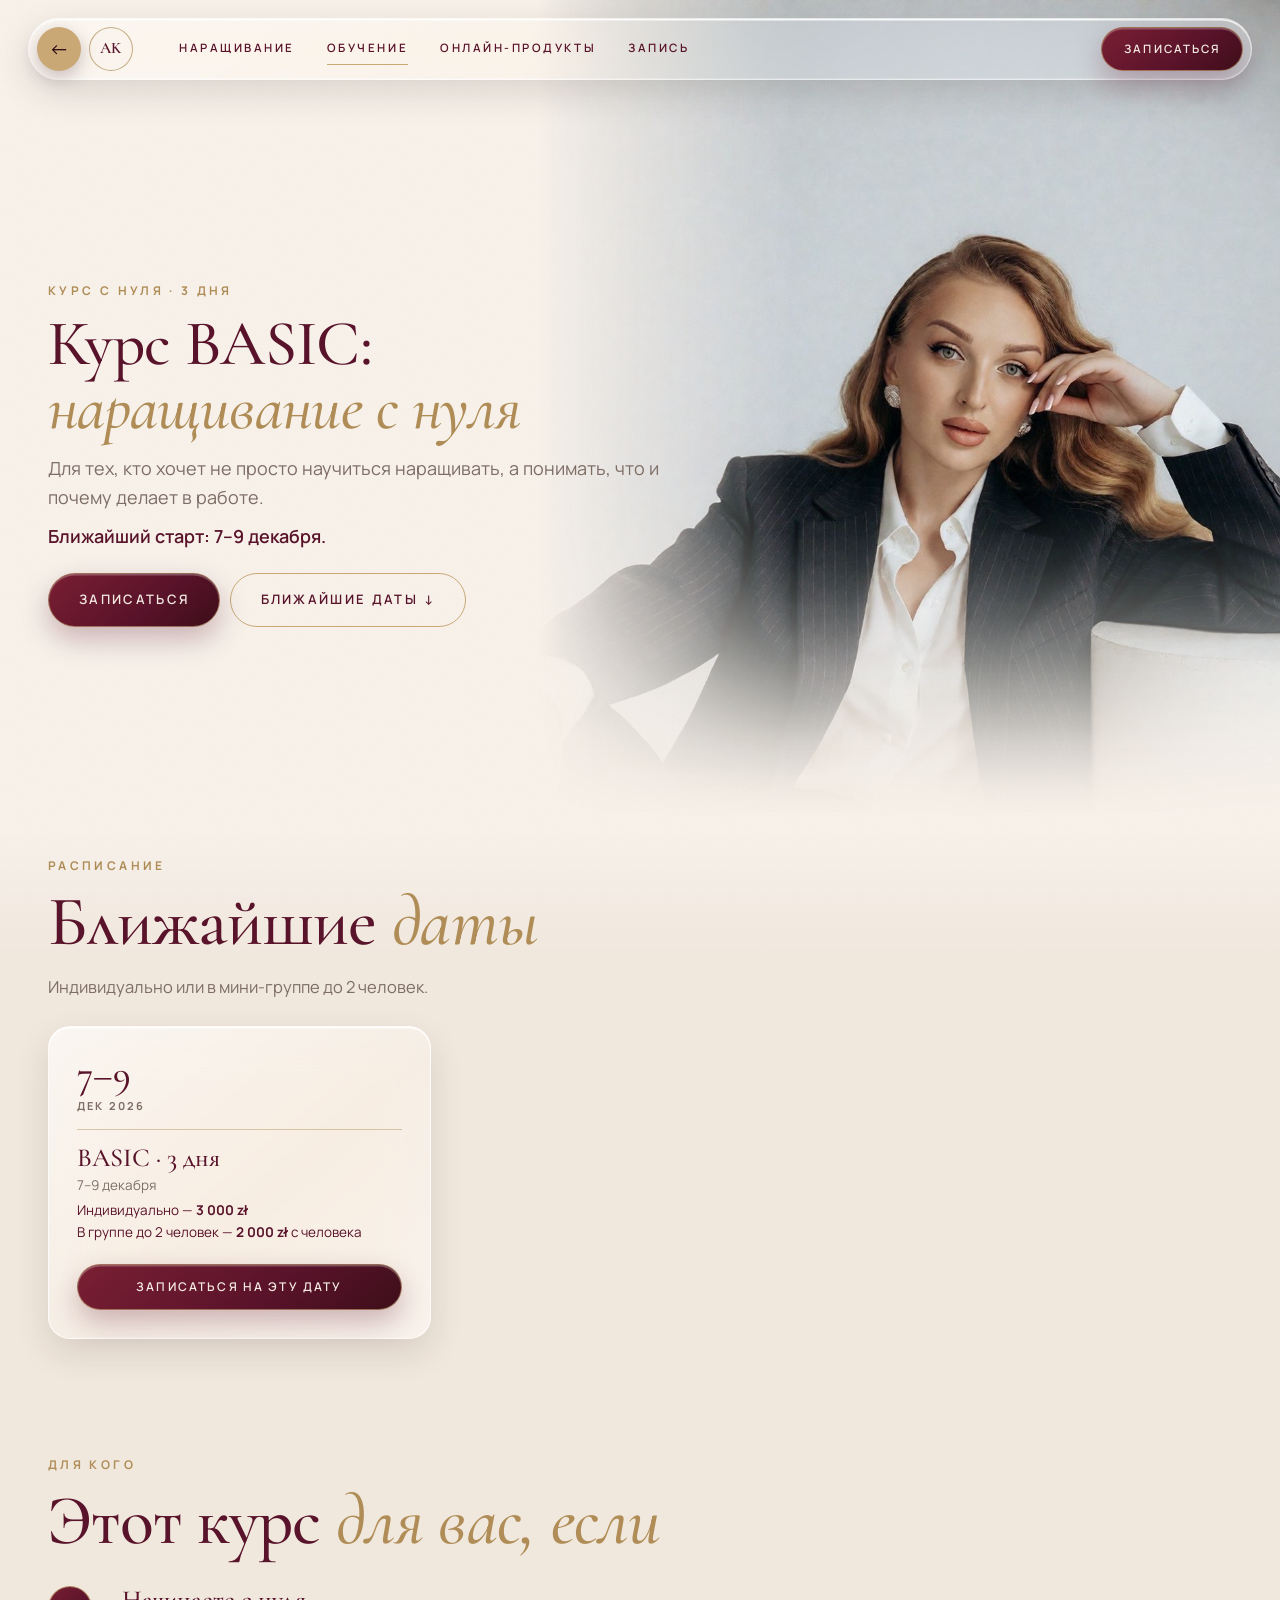
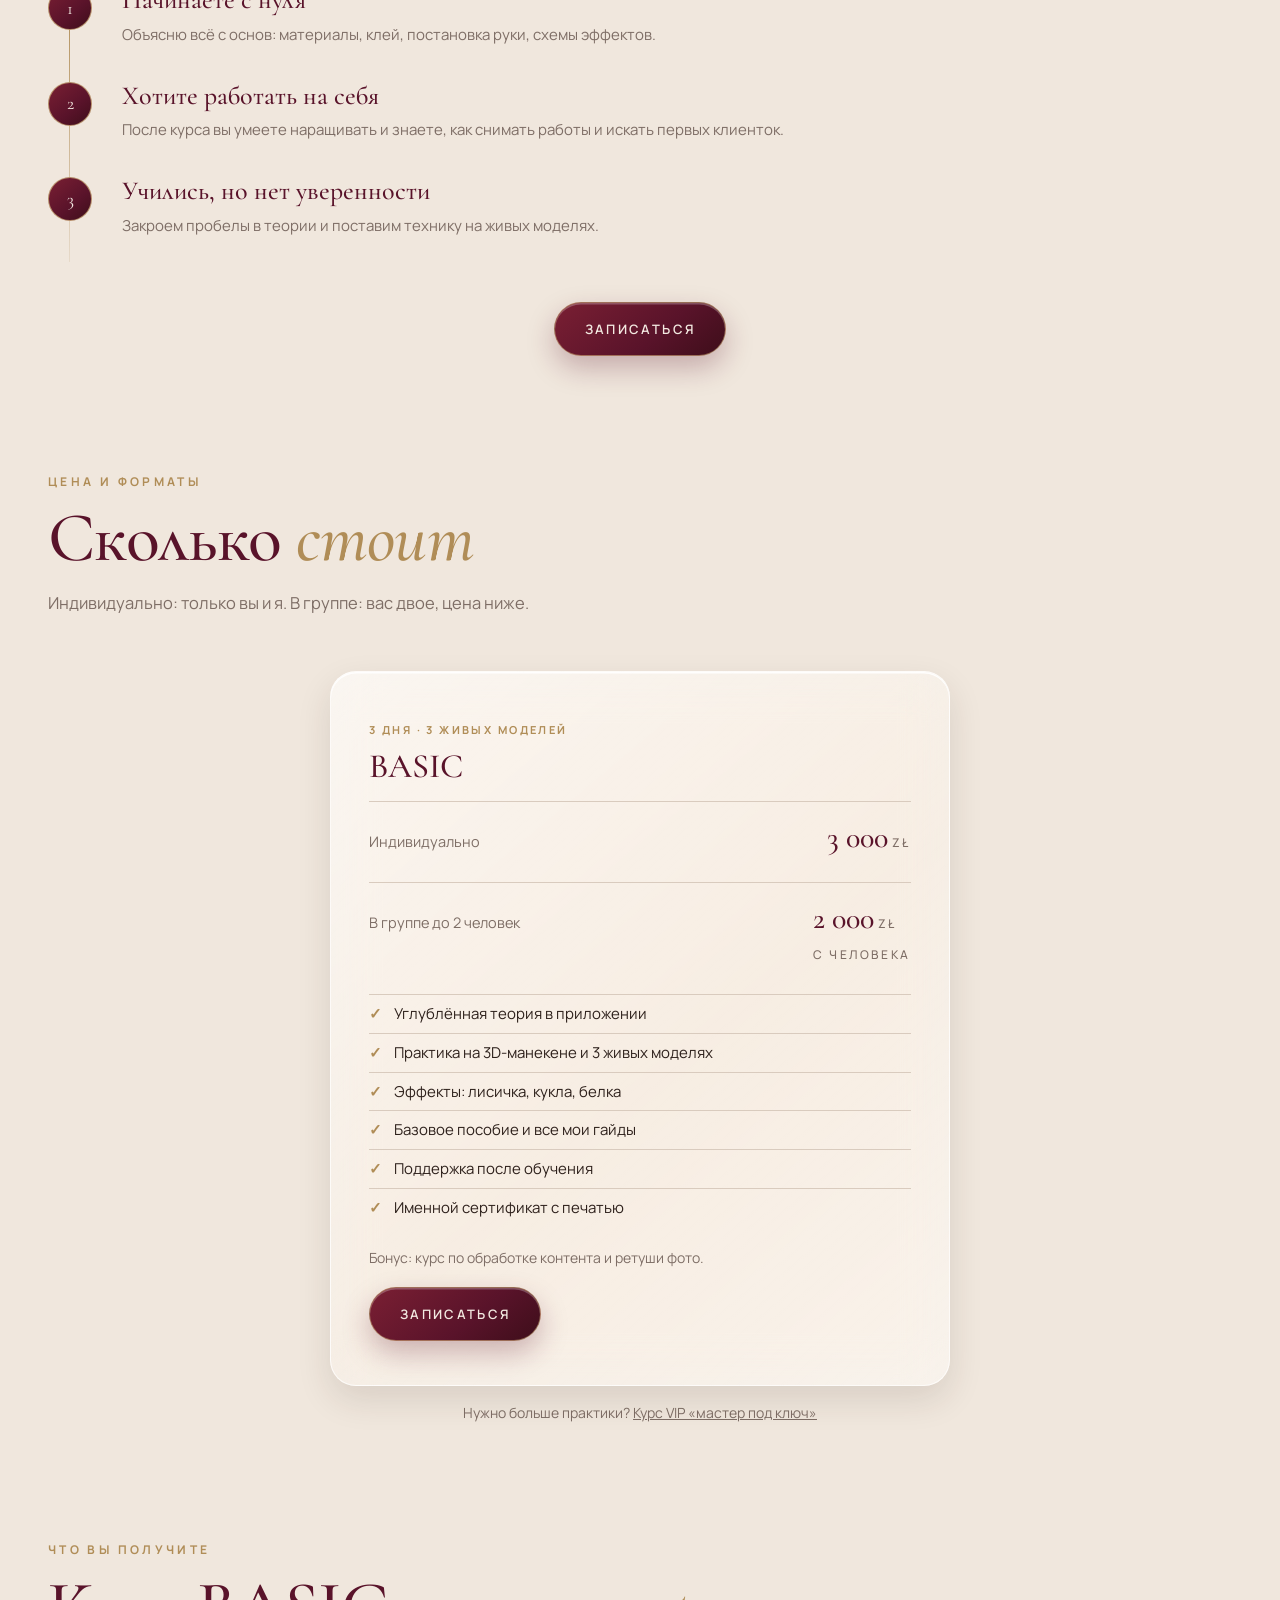
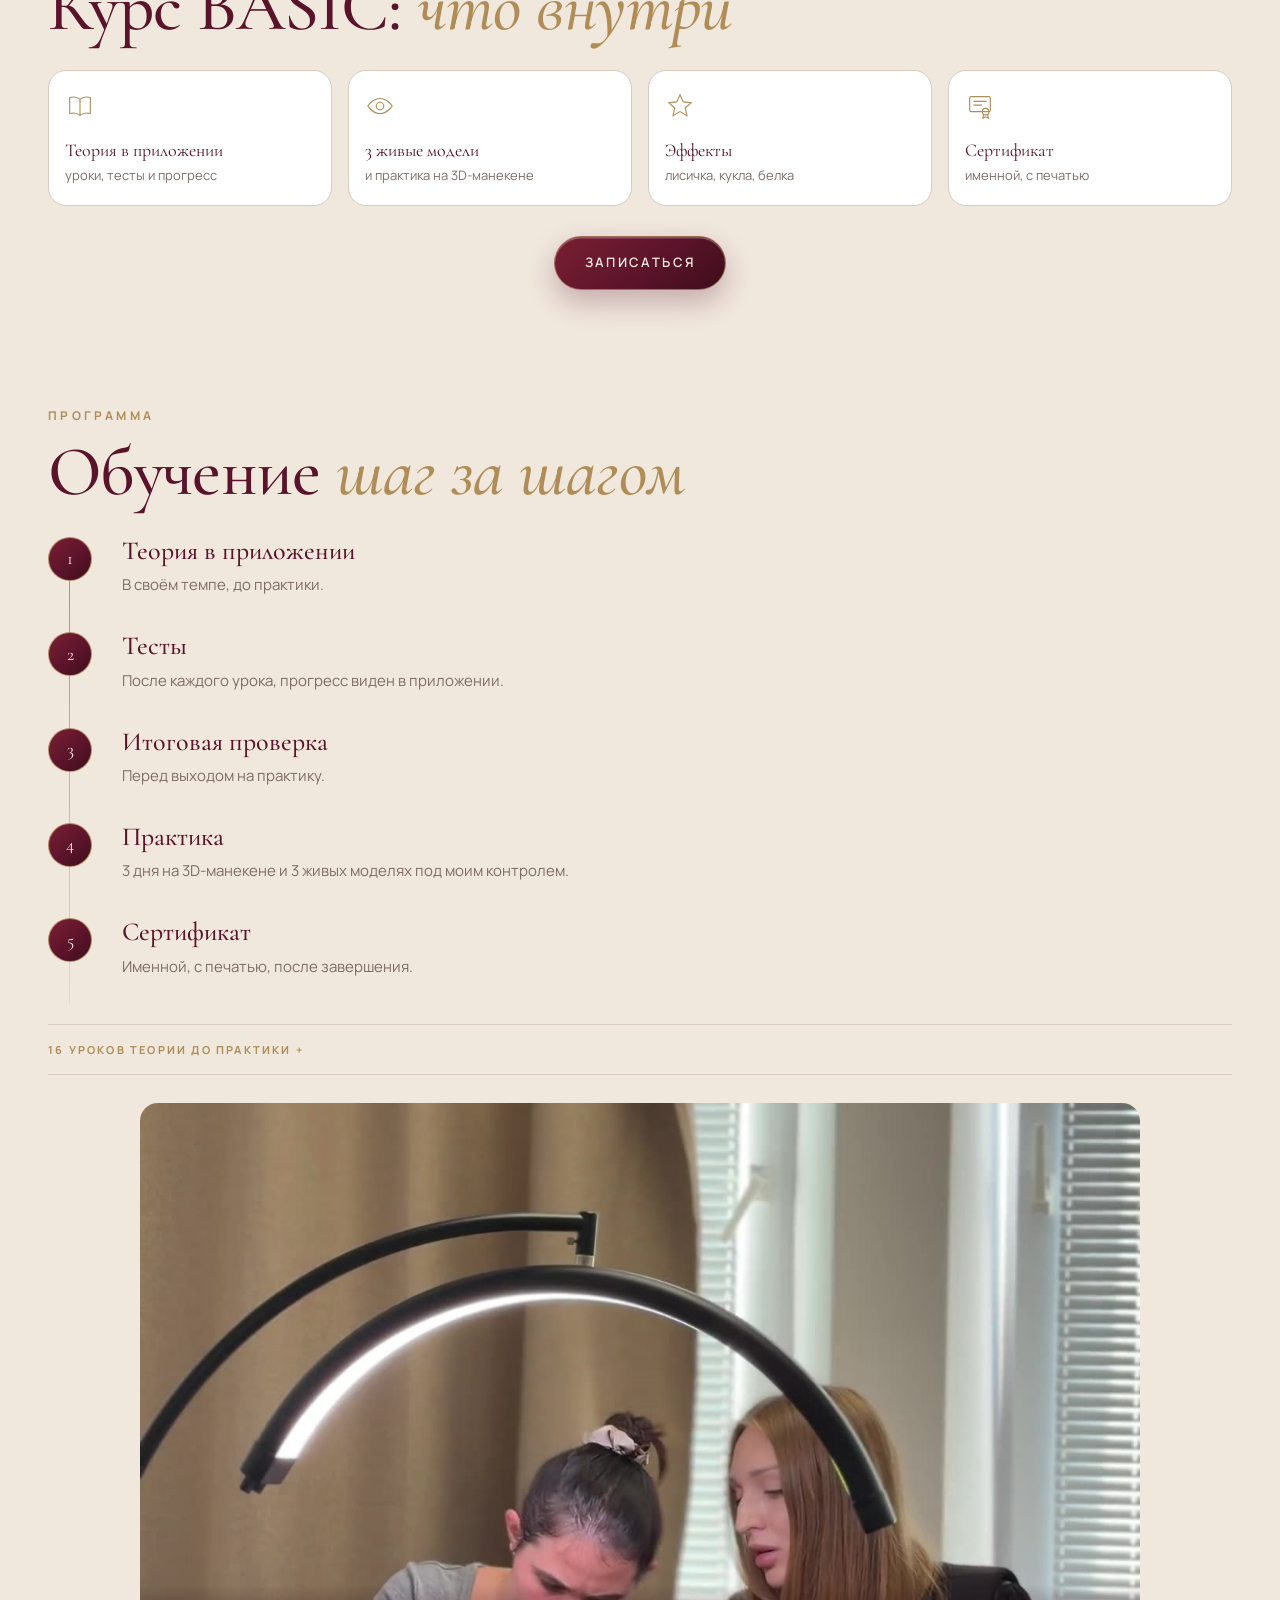
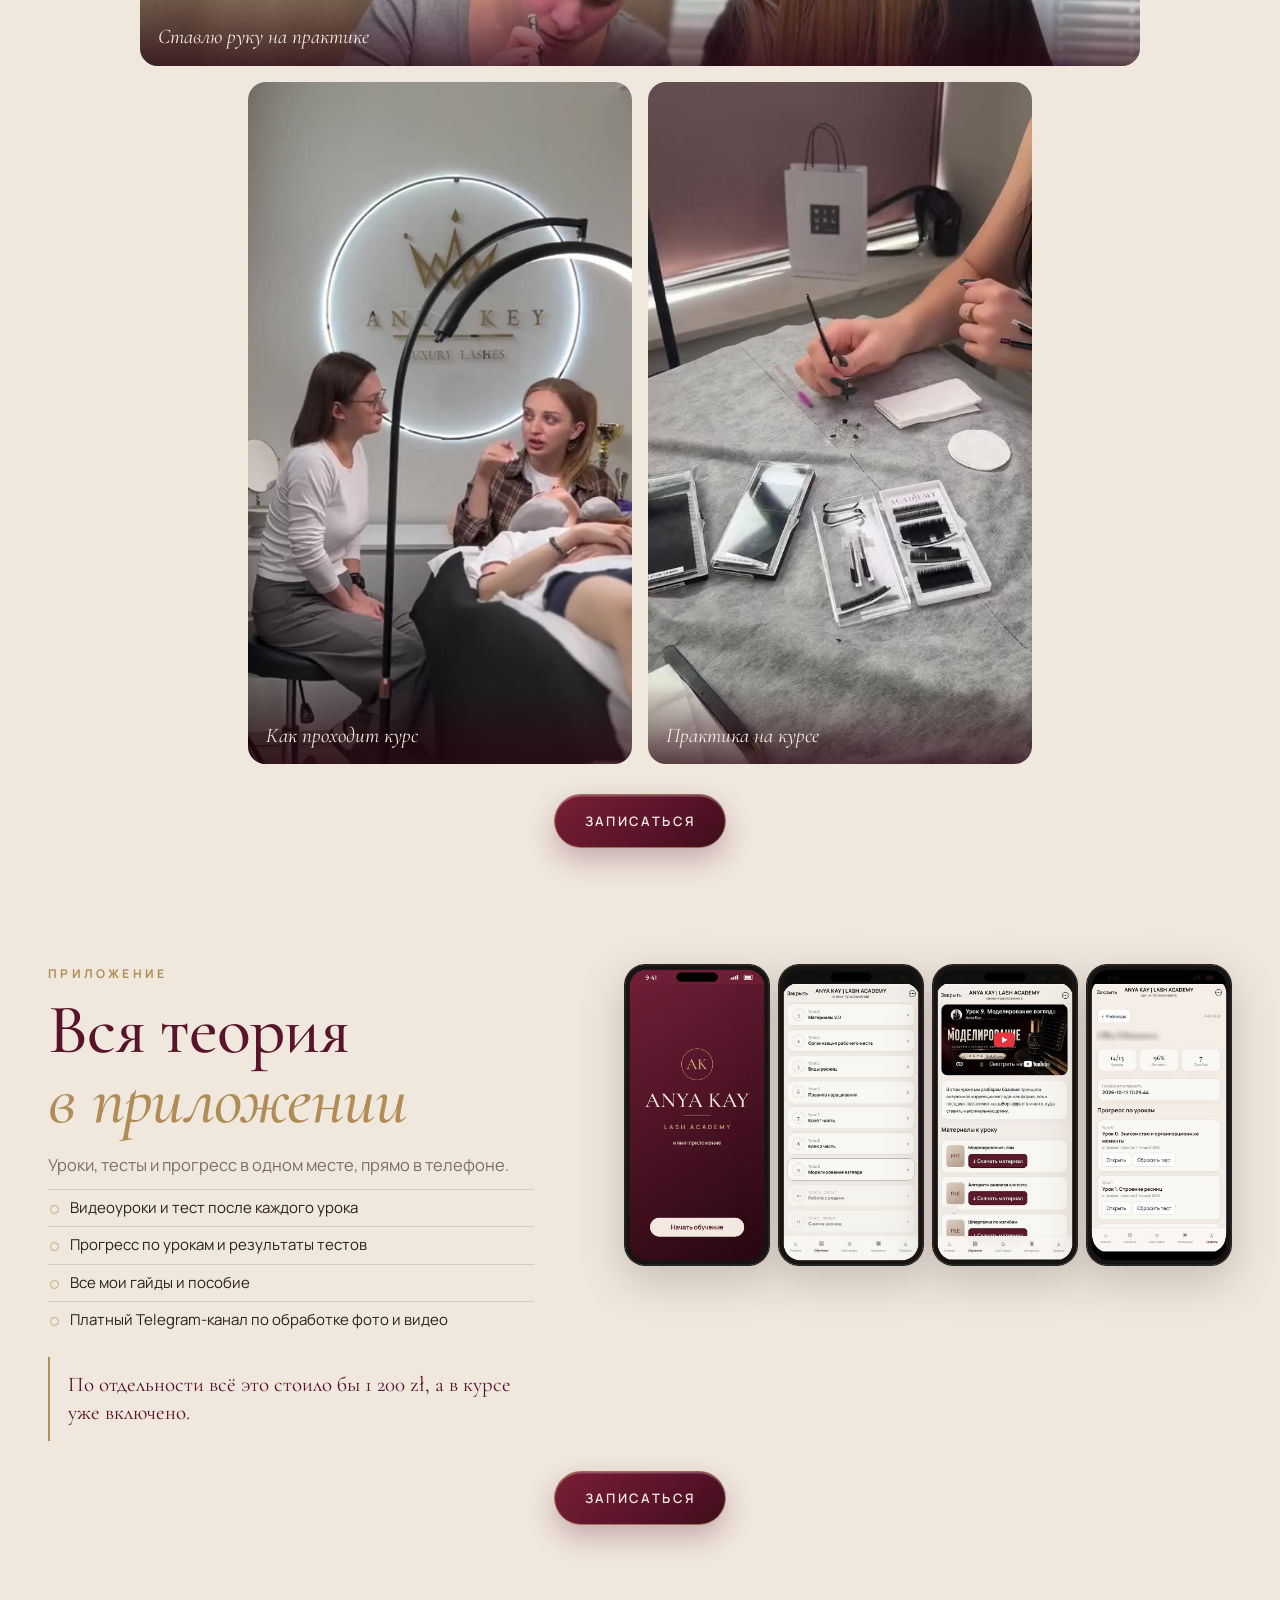
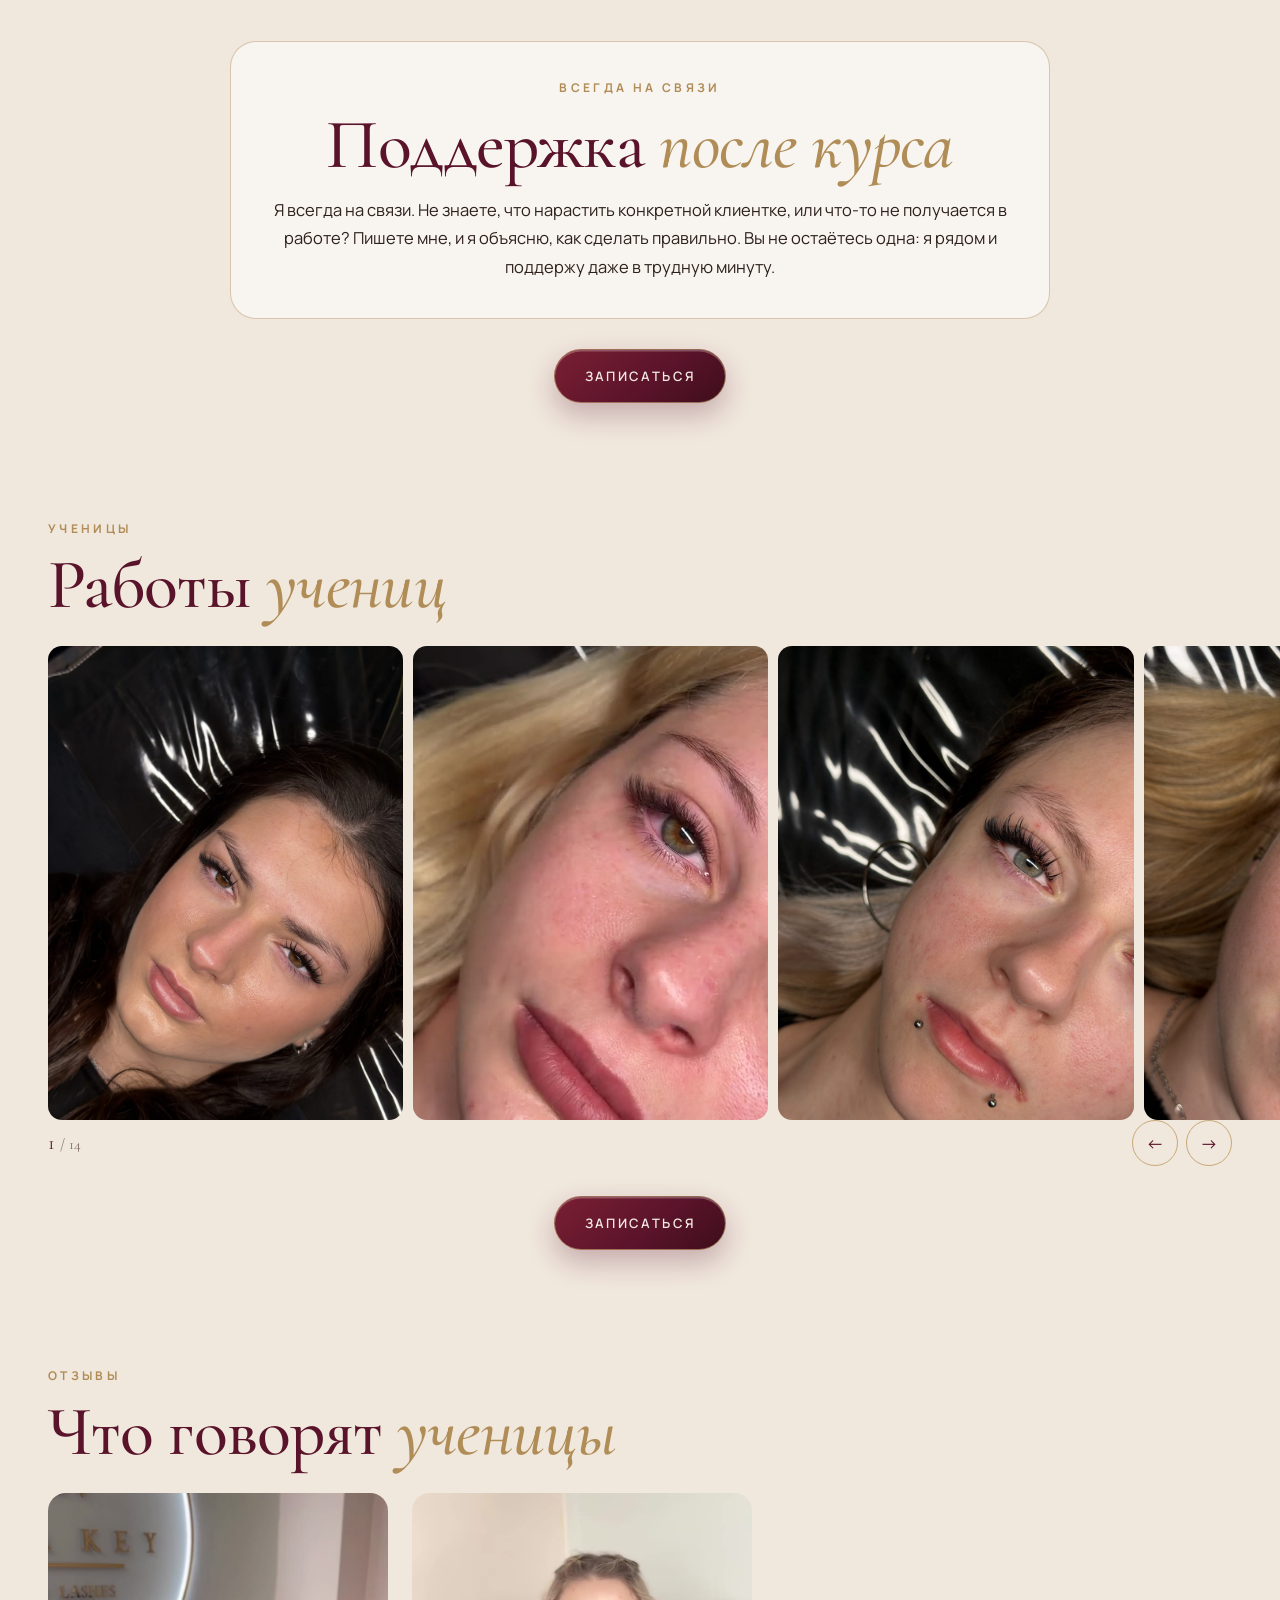
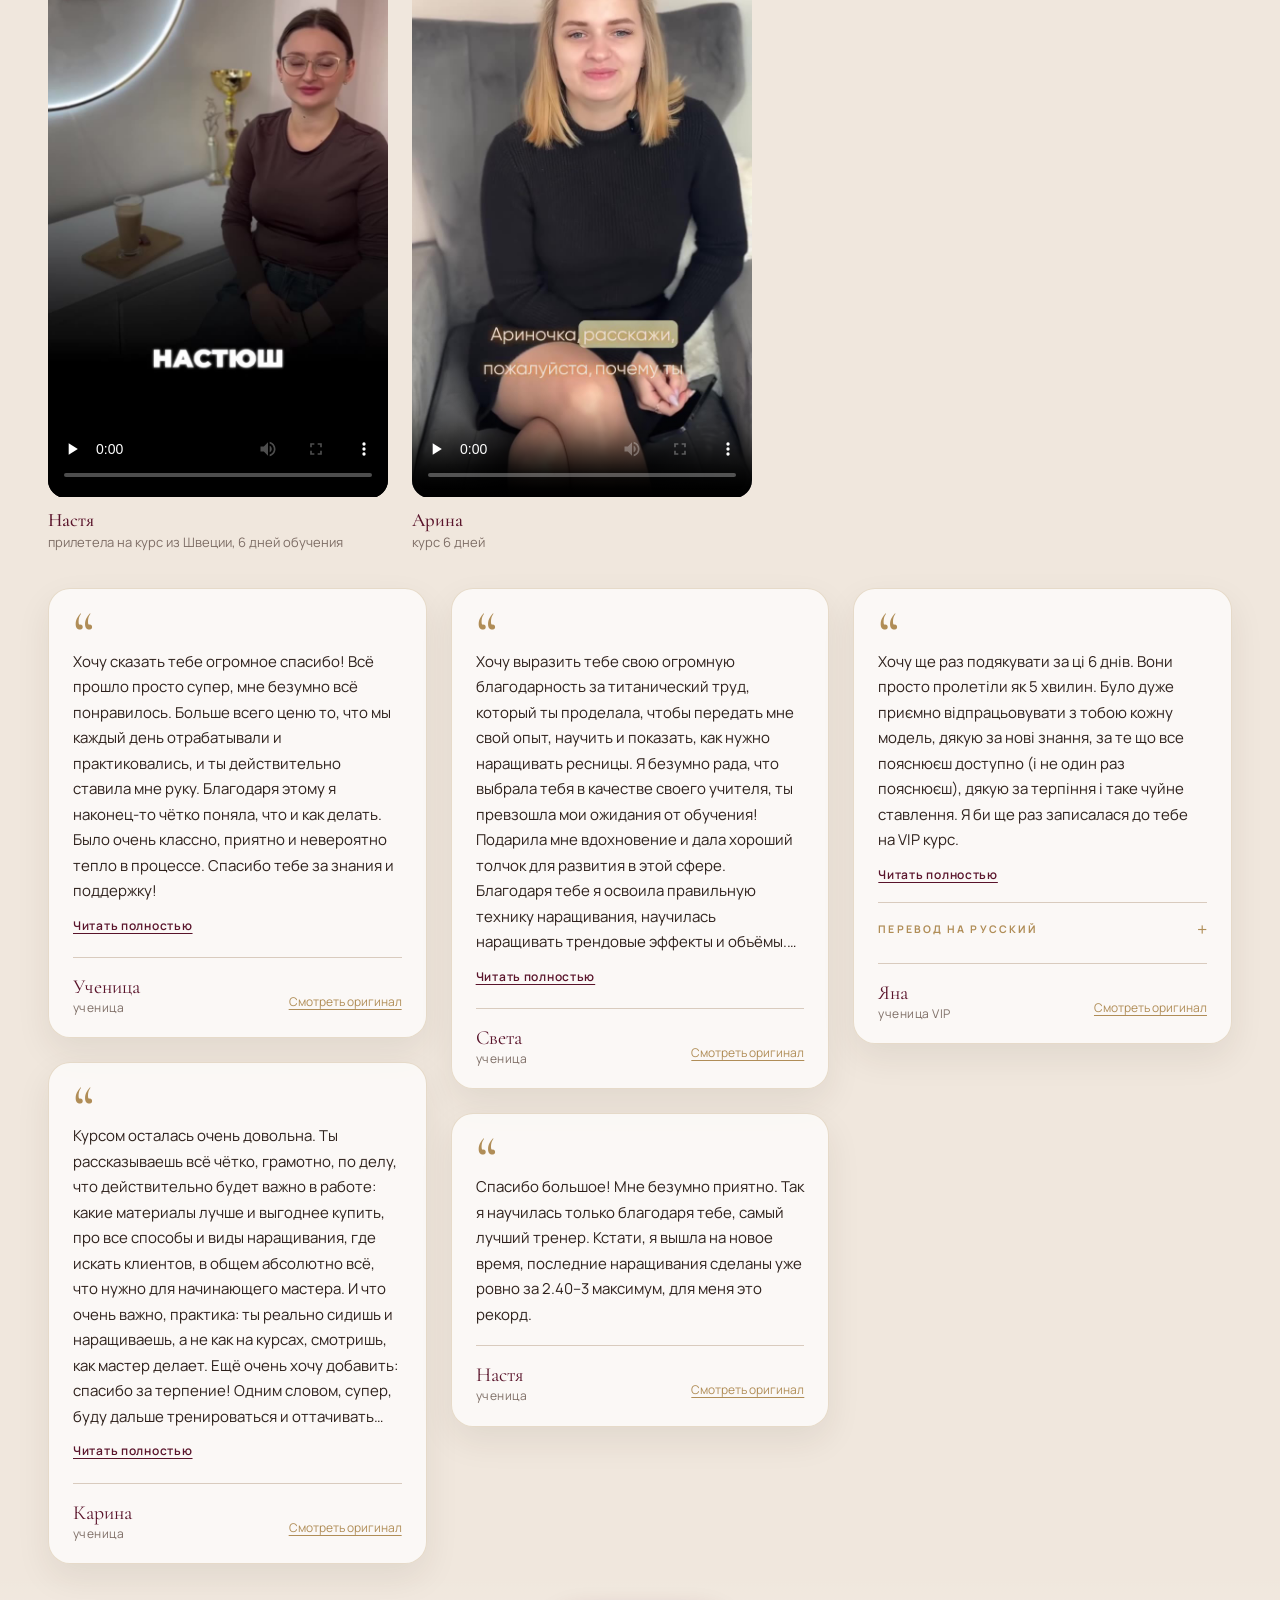
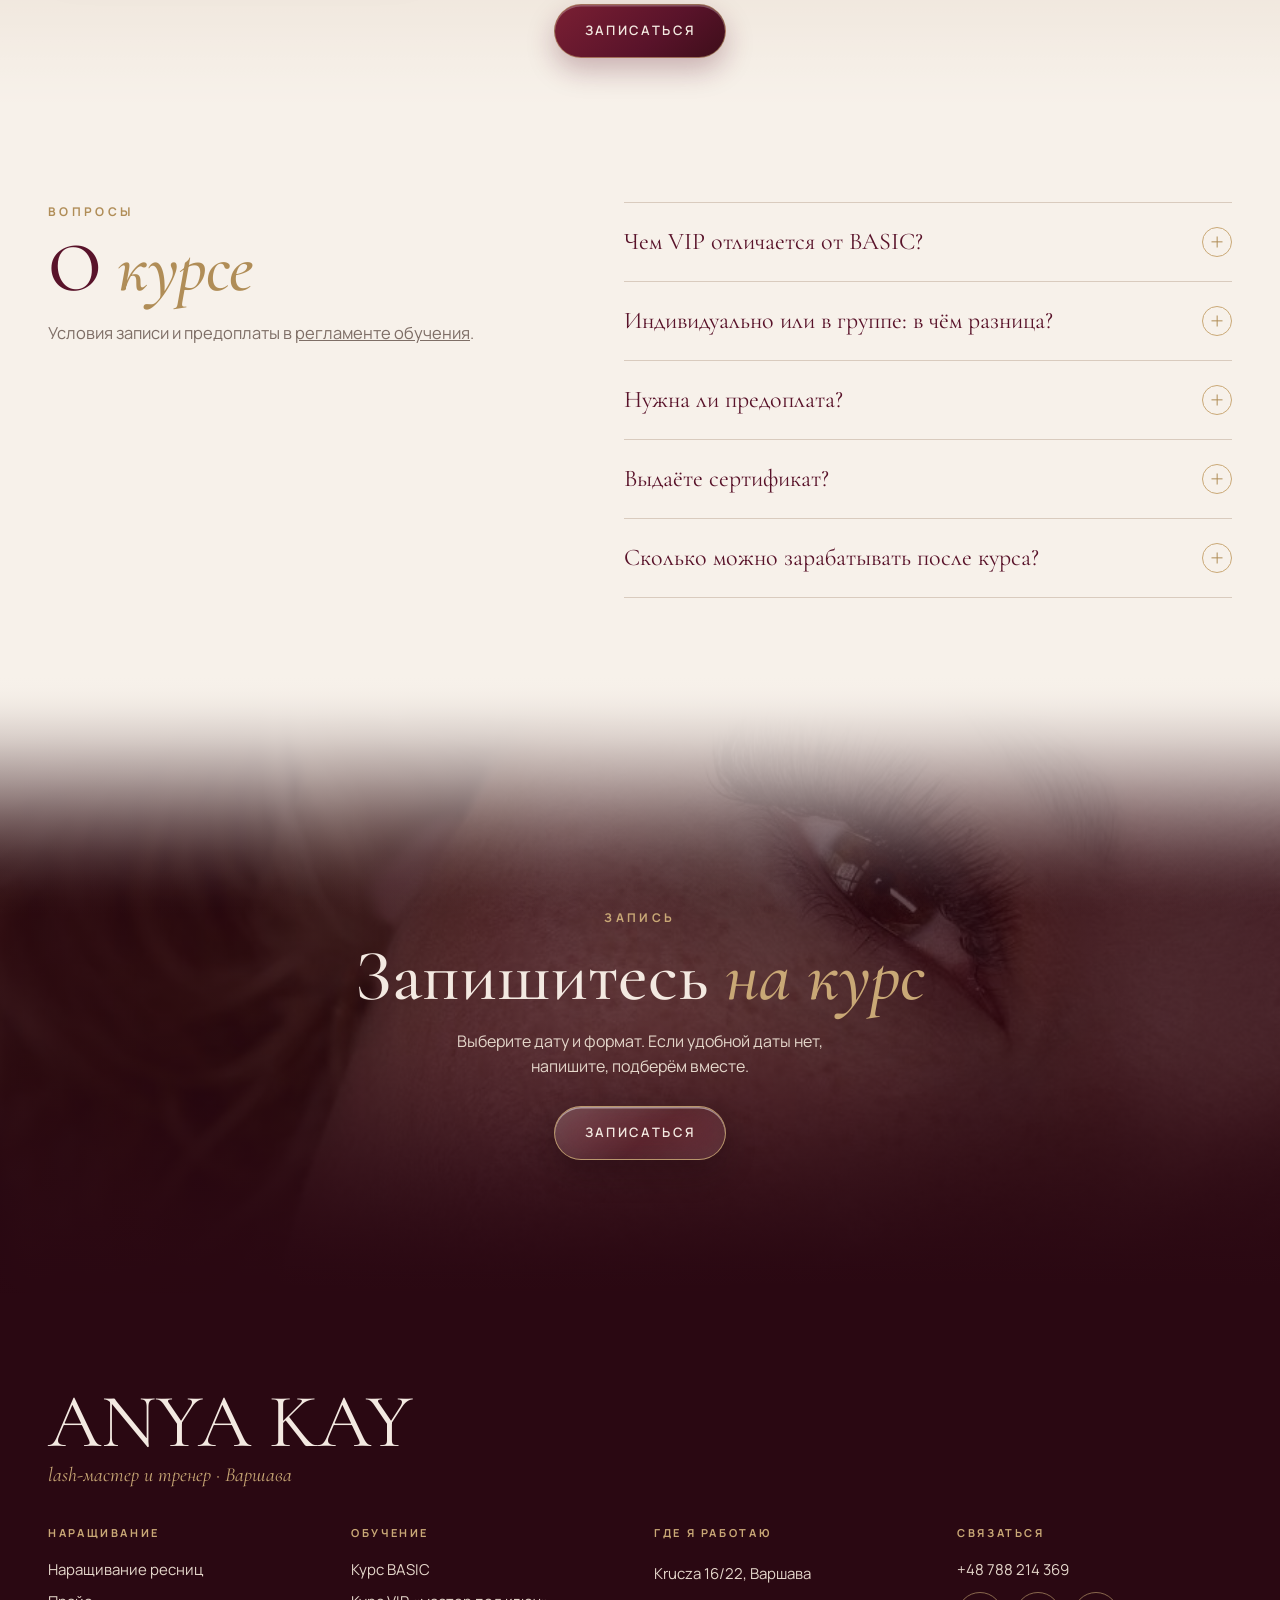
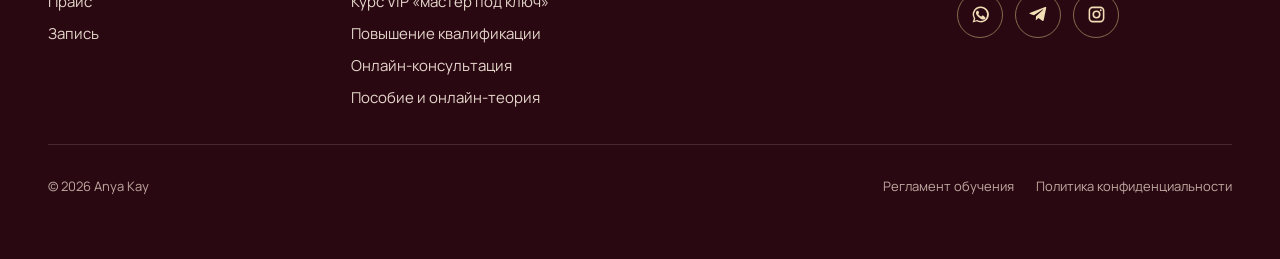
==== commit f98a85f5: "Круг 4: цены выше и в одну строку, эффекты курсов, «Мои услуги», заголовки короче, лицо на обложках," ====
--- a/basic-lash-course/index.html
+++ b/basic-lash-course/index.html
@@ -22,9 +22,9 @@
 <link rel="preconnect" href="https://fonts.googleapis.com">
 <link rel="preconnect" href="https://fonts.gstatic.com" crossorigin>
 <link href="https://fonts.googleapis.com/css2?family=Cormorant+Garamond:ital,wght@0,400;0,500;0,600;1,400;1,500&family=Manrope:wght@400;500;600;700&display=swap" rel="stylesheet">
-<link rel="stylesheet" href="/style.css?v=51">
+<link rel="stylesheet" href="/style.css?v=52">
 
-<script type="application/ld+json">{"@context": "https://schema.org", "@graph": [{"@type": "BeautySalon", "@id": "https://anyakay.pl/#business", "name": "Anya Kay", "url": "https://anyakay.pl/", "image": "https://anyakay.pl/img/hero.jpg", "logo": "https://anyakay.pl/img/avatar.jpg", "telephone": "+48788214369", "address": {"@type": "PostalAddress", "streetAddress": "Krucza 16/22", "addressLocality": "Warszawa", "addressCountry": "PL"}, "priceRange": "200–4500 zł", "description": "Наращивание ресниц и обучение lash-мастеров в Варшаве.", "sameAs": ["https://www.instagram.com/anya.key_/", "https://t.me/anyalashkey"], "areaServed": "Warszawa", "founder": {"@type": "Person", "name": "Anya Kay", "jobTitle": "Lash-мастер и преподаватель"}}, {"@type": "FAQPage", "mainEntity": [{"@type": "Question", "name": "Чем VIP отличается от BASIC?", "acceptedAnswer": {"@type": "Answer", "text": "VIP включает всё из BASIC и в два раза больше практики: 6 дней и 6 моделей вместо 3, отработку L- и M-изгибов, 2 трендовых эффекта на выбор, стартовый набор материалов и кубок VIP-мастера."}}, {"@type": "Question", "name": "Индивидуально или в группе: в чём разница?", "acceptedAnswer": {"@type": "Answer", "text": "Программа одна и та же. Индивидуально всё время только ваше, и темп подстраивается под вас. В мини-группе максимум 2 человека, поэтому внимания всё равно много, а цена ниже: BASIC 2000 zł вместо 3000 zł, VIP 3000 zł вместо 4500 zł с человека."}}, {"@type": "Question", "name": "Нужна ли предоплата?", "acceptedAnswer": {"@type": "Answer", "text": "Да, дата бронируется после предоплаты 500 zł. Отменить или перенести запись можно не позже чем за 3 недели до начала, позже предоплата не возвращается. Перенести дату можно один раз, при втором переносе предоплата сгорает."}}, {"@type": "Question", "name": "Выдаёте сертификат?", "acceptedAnswer": {"@type": "Answer", "text": "Да, после обучения вы получаете именной сертификат с печатью."}}, {"@type": "Question", "name": "Сколько можно зарабатывать после курса?", "acceptedAnswer": {"@type": "Answer", "text": "Зависит от вас, но вот пример: ученица Света за первые 2,5 недели после обучения обслужила 9 клиенток и заработала 800 zł, параллельно работая на заводе. Её модели возвращаются и становятся постоянными клиентками."}}]}, {"@type": "Course", "name": "BASIC LASH COURSE", "description": "Курс наращивания ресниц с нуля: теория в приложении, 3 дня практики, 3 живые модели, сертификат.", "inLanguage": "ru", "provider": {"@id": "https://anyakay.pl/#business"}, "url": "https://anyakay.pl/basic-lash-course/", "offers": {"@type": "Offer", "price": "3000", "priceCurrency": "PLN", "category": "Paid", "url": "https://anyakay.pl/basic-lash-course/"}, "hasCourseInstance": {"@type": "CourseInstance", "courseMode": "onsite", "location": "Warszawa, Krucza 16/22"}}]}</script>
+<script type="application/ld+json">{"@context": "https://schema.org", "@graph": [{"@type": "BeautySalon", "@id": "https://anyakay.pl/#business", "name": "Anya Kay", "url": "https://anyakay.pl/", "image": "https://anyakay.pl/img/hero.jpg", "logo": "https://anyakay.pl/img/avatar.jpg", "telephone": "+48788214369", "address": {"@type": "PostalAddress", "streetAddress": "Krucza 16/22", "addressLocality": "Warszawa", "addressCountry": "PL"}, "priceRange": "200–4500 zł", "description": "Наращивание ресниц и обучение lash-мастеров в Варшаве.", "sameAs": ["https://www.instagram.com/anya.key_/", "https://t.me/anyalashkey"], "areaServed": "Warszawa", "founder": {"@type": "Person", "name": "Anya Kay", "jobTitle": "Lash-мастер и преподаватель"}}, {"@type": "FAQPage", "mainEntity": [{"@type": "Question", "name": "Чем VIP отличается от BASIC?", "acceptedAnswer": {"@type": "Answer", "text": "VIP включает всё из BASIC и в два раза больше практики: 6 дней и 6 моделей вместо 3, отработку L- и M-изгибов, эффекты лисичка, кукла, белка и стрелки, мокрый эффект или Ким на выбор, стартовый набор материалов и кубок VIP-мастера."}}, {"@type": "Question", "name": "Индивидуально или в группе: в чём разница?", "acceptedAnswer": {"@type": "Answer", "text": "Программа одинаковая. Индивидуально вы учитесь одна, и всё внимание только вам. В группе вас двое, а цена ниже: BASIC 2000 zł вместо 3000 zł, VIP 3000 zł вместо 4500 zł с человека."}}, {"@type": "Question", "name": "Нужна ли предоплата?", "acceptedAnswer": {"@type": "Answer", "text": "Да, дата бронируется после предоплаты 500 zł. Отменить или перенести запись можно не позже чем за 3 недели до начала, позже предоплата не возвращается. Перенести дату можно один раз, при втором переносе предоплата сгорает."}}, {"@type": "Question", "name": "Выдаёте сертификат?", "acceptedAnswer": {"@type": "Answer", "text": "Да, после обучения вы получаете именной сертификат с печатью."}}, {"@type": "Question", "name": "Сколько можно зарабатывать после курса?", "acceptedAnswer": {"@type": "Answer", "text": "Зависит от вас, но вот пример: ученица Света за первые 2,5 недели после обучения обслужила 9 клиенток и заработала 800 zł, параллельно работая на заводе. Её модели возвращаются и становятся постоянными клиентками."}}]}, {"@type": "Course", "name": "BASIC LASH COURSE", "description": "Курс наращивания ресниц с нуля: теория в приложении, 3 дня практики, 3 живые модели, сертификат.", "inLanguage": "ru", "provider": {"@id": "https://anyakay.pl/#business"}, "url": "https://anyakay.pl/basic-lash-course/", "offers": {"@type": "Offer", "price": "3000", "priceCurrency": "PLN", "category": "Paid", "url": "https://anyakay.pl/basic-lash-course/"}, "hasCourseInstance": {"@type": "CourseInstance", "courseMode": "onsite", "location": "Warszawa, Krucza 16/22"}}]}</script>
 </head>
 <body>
 <header class="hdr g">
@@ -40,7 +40,7 @@
 </div>
 <main>
 
-<section class="pcover"><div class="ph" style="background-image:url('/img/uchenica-basic-1.jpg');background-position:50% 50%" role="img" aria-label=""></div><div class="in"><div class="eyebrow l">Курс с нуля · 3 дня</div><h1>Курс BASIC: <em>наращивание с нуля</em></h1><p>Для тех, кто хочет не просто научиться наращивать, а понимать, что и почему делает в работе.<span class="nx" data-next="basic"></span></p><div class="btns"><a href="/zapis/?w=basic" class="btn glass" data-book="basic">Записаться</a><a href="#daty" class="btn line">Ближайшие даты ↓</a></div></div></section>
+<section class="pcover face"><div class="ph" style="background-image:url('/img/basic-oblozhka.jpg');background-position:50% 0%" role="img" aria-label=""></div><div class="in"><div class="eyebrow l">Курс с нуля · 3 дня</div><h1>Курс BASIC: <em>наращивание с нуля</em></h1><p>Для тех, кто хочет не просто научиться наращивать, а понимать, что и почему делает в работе.<span class="nx" data-next="basic"></span></p><div class="btns"><a href="/zapis/?w=basic" class="btn glass" data-book="basic">Записаться</a><a href="#daty" class="btn line">Ближайшие даты ↓</a></div></div></section>
 <section class="sec soft" id="daty" style="padding-top:40px"><div class="wrap">
   <div class="reveal"><div class="eyebrow l">Расписание</div><h2 class="h2 one">Ближайшие <em>даты</em></h2><p class="lead">Индивидуально или в мини-группе до 2 человек.</p></div>
   <div class="dates" data-dates="basic" data-price></div>
@@ -49,9 +49,18 @@
   <div class="reveal"><div class="eyebrow l">Для кого</div><h2 class="h2">Этот курс <em>для вас, если</em></h2></div>
   <div class="tlx forwho"><div class="day reveal"><div class="d">1</div><div><h3>Начинаете с нуля</h3><p>Объясню всё с основ: материалы, клей, постановка руки, схемы эффектов.</p></div></div><div class="day reveal"><div class="d">2</div><div><h3>Хотите работать на себя</h3><p>После курса вы умеете наращивать и знаете, как снимать работы и искать первых клиенток.</p></div></div><div class="day reveal"><div class="d">3</div><div><h3>Учились, но нет уверенности</h3><p>Закроем пробелы в теории и поставим технику на живых моделях.</p></div></div></div>
 </div><div class="wrap cbtn bkrow reveal"><a href="/zapis/?w=basic" class="btn glass" data-book="basic">Записаться</a></div></section>
+<section class="sec soft" id="cena"><div class="wrap">
+  <div class="reveal"><div class="eyebrow l">Цена и форматы</div><h2 class="h2 one">Сколько <em>стоит</em></h2><p class="lead">Индивидуально: только вы и я. В группе: вас двое, цена ниже.</p></div>
+  <div class="courses one"><article class="course gd reveal"><small>3 дня · 3 живых моделей</small><h3>BASIC</h3>
+    <div class="fmt"><div><span>Индивидуально</span><b>3 000<small>zł</small></b></div><div><span>В группе до 2 человек</span><b>2 000<small>zł</small><small class="per">с человека</small></b></div></div>
+    <ul><li>Углублённая теория в приложении</li><li>Практика на 3D-манекене и 3 живых моделях</li><li>Эффекты: лисичка, кукла, белка</li><li>Базовое пособие и все мои гайды</li><li>Поддержка после обучения</li><li>Именной сертификат с печатью</li></ul>
+    <p class="bonus">Бонус: курс по обработке контента и ретуши фото.</p>
+    <div class="btns"><a href="/zapis/?w=basic" class="btn glass" data-book="basic">Записаться</a></div></article></div>
+  <p class="dates-note reveal">Нужно больше практики? <a href="/vip-lash-course/" style="text-decoration:underline">Курс VIP «мастер под ключ»</a></p>
+</div></section>
 <section class="sec soft"><div class="wrap">
   <div class="reveal"><div class="eyebrow l">Что вы получите</div><h2 class="h2">Курс BASIC: <em>что внутри</em></h2></div>
-  <div class="gets"><div class="get reveal"><svg viewBox="0 0 32 32"><path d="M5 7c4-1 8-1 11 2 3-3 7-3 11-2v17c-4-1-8-1-11 2-3-3-7-3-11-2z"/><path d="M16 9v17"/></svg><b>Теория в приложении</b><span>уроки, тесты и прогресс</span></div><div class="get reveal"><svg viewBox="0 0 32 32"><path d="M3 16s5-8 13-8 13 8 13 8-5 8-13 8S3 16 3 16z"/><circle cx="16" cy="16" r="4"/></svg><b>3 живые модели</b><span>и практика на 3D-манекене</span></div><div class="get reveal"><svg viewBox="0 0 32 32"><path d="M16 4l3.5 7.6 8.3.9-6.2 5.6 1.8 8.2L16 22l-7.4 4.3 1.8-8.2-6.2-5.6 8.3-.9z"/></svg><b>Схемы эффектов</b><span>моделирование взгляда</span></div><div class="get reveal"><svg viewBox="0 0 32 32"><rect x="5" y="6" width="22" height="16" rx="1.5"/><path d="M9 11h14M9 15h9"/><circle cx="22" cy="22" r="3.5"/><path d="M20 25l-1 4 3-1.5 3 1.5-1-4"/></svg><b>Сертификат</b><span>именной, с печатью</span></div></div>
+  <div class="gets"><div class="get reveal"><svg viewBox="0 0 32 32"><path d="M5 7c4-1 8-1 11 2 3-3 7-3 11-2v17c-4-1-8-1-11 2-3-3-7-3-11-2z"/><path d="M16 9v17"/></svg><b>Теория в приложении</b><span>уроки, тесты и прогресс</span></div><div class="get reveal"><svg viewBox="0 0 32 32"><path d="M3 16s5-8 13-8 13 8 13 8-5 8-13 8S3 16 3 16z"/><circle cx="16" cy="16" r="4"/></svg><b>3 живые модели</b><span>и практика на 3D-манекене</span></div><div class="get reveal"><svg viewBox="0 0 32 32"><path d="M16 4l3.5 7.6 8.3.9-6.2 5.6 1.8 8.2L16 22l-7.4 4.3 1.8-8.2-6.2-5.6 8.3-.9z"/></svg><b>Эффекты</b><span>лисичка, кукла, белка</span></div><div class="get reveal"><svg viewBox="0 0 32 32"><rect x="5" y="6" width="22" height="16" rx="1.5"/><path d="M9 11h14M9 15h9"/><circle cx="22" cy="22" r="3.5"/><path d="M20 25l-1 4 3-1.5 3 1.5-1-4"/></svg><b>Сертификат</b><span>именной, с печатью</span></div></div>
 </div><div class="wrap cbtn bkrow reveal"><a href="/zapis/?w=basic" class="btn glass" data-book="basic">Записаться</a></div></section>
 <section class="sec soft"><div class="wrap">
   <div class="reveal"><div class="eyebrow l">Программа</div><h2 class="h2">Обучение <em>шаг за шагом</em></h2></div>
@@ -64,7 +73,7 @@
     <p class="lead">Уроки, тесты и прогресс в одном месте, прямо в телефоне.</p>
     <ul class="pts"><li>Видеоуроки и тест после каждого урока</li><li>Прогресс по урокам и результаты тестов</li><li>Все мои гайды и пособие</li><li>Платный Telegram-канал по обработке фото и видео</li></ul>
     <p class="worth">По отдельности всё это стоило бы 1&nbsp;200&nbsp;zł, а в курсе уже включено.</p></div>
-  <div class="phones reveal"><button type="button" data-shot="prilozhenie-uroki.jpg" data-alt="Приложение Lash Academy: список уроков" aria-label="Приложение Lash Academy: список уроков"><img src="/img/prilozhenie-uroki.jpg" alt="Приложение Lash Academy: список уроков" loading="lazy"></button><button type="button" data-shot="prilozhenie-urok.jpg" data-alt="Приложение Lash Academy: урок и материалы" aria-label="Приложение Lash Academy: урок и материалы"><img src="/img/prilozhenie-urok.jpg" alt="Приложение Lash Academy: урок и материалы" loading="lazy"></button><button type="button" data-shot="prilozhenie-progress.jpg" data-alt="Приложение Lash Academy: прогресс ученицы" aria-label="Приложение Lash Academy: прогресс ученицы"><img src="/img/prilozhenie-progress.jpg" alt="Приложение Lash Academy: прогресс ученицы" loading="lazy"></button></div>
+  <div class="phones reveal"><button type="button" data-shot="prilozhenie-0.png" data-alt="Приложение Anya Kay Lash Academy" aria-label="Приложение Anya Kay Lash Academy"><img src="/img/prilozhenie-0.png" alt="Приложение Anya Kay Lash Academy" loading="lazy"></button><button type="button" data-shot="prilozhenie-1.png" data-alt="Приложение: список уроков" aria-label="Приложение: список уроков"><img src="/img/prilozhenie-1.png" alt="Приложение: список уроков" loading="lazy"></button><button type="button" data-shot="prilozhenie-2.png" data-alt="Приложение: урок и материалы" aria-label="Приложение: урок и материалы"><img src="/img/prilozhenie-2.png" alt="Приложение: урок и материалы" loading="lazy"></button><button type="button" data-shot="prilozhenie-3.png" data-alt="Приложение: прогресс ученицы" aria-label="Приложение: прогресс ученицы"><img src="/img/prilozhenie-3.png" alt="Приложение: прогресс ученицы" loading="lazy"></button></div>
 </div><div class="wrap cbtn bkrow reveal"><a href="/zapis/?w=basic" class="btn glass" data-book="basic">Записаться</a></div></section>
 <section class="sec soft"><div class="wrap"><div class="care reveal">
   <div class="eyebrow l">Всегда на связи</div><h2 class="h2">Поддержка <em>после курса</em></h2>
@@ -72,22 +81,13 @@
 </div></div><div class="wrap cbtn bkrow reveal"><a href="/zapis/?w=basic" class="btn glass" data-book="basic">Записаться</a></div></section>
 <section class="sec soft"><div class="wrap"><div class="eyebrow l">Ученицы</div><h2 class="h2 one">Работы <em>учениц</em></h2></div>
 <div class="sl" data-slider="uch"><div class="sl-t"></div><div class="wrap sl-bar"><div class="sl-c"></div><div class="sl-n"><button class="sl-p" aria-label="Назад">←</button><button class="sl-x" aria-label="Дальше">→</button></div></div></div><div class="wrap cbtn bkrow reveal"><a href="/zapis/?w=basic" class="btn glass" data-book="basic">Записаться</a></div></section>
-<section class="sec soft"><div class="wrap"><div class="eyebrow l">Отзывы</div><h2 class="h2">Что говорят <em>ученицы</em></h2>
+<section class="sec soft"><div class="wrap"><div class="eyebrow l">Отзывы</div><h2 class="h2 one">Что говорят <em>ученицы</em></h2>
 <div class="vts"><figure class="reveal"><div class="vt"><video controls playsinline preload="none" poster="/assets/videos/testimonial_1_poster.jpg" aria-label="Видеоотзыв: Настя"><source src="/assets/videos/testimonial_1.mp4" type="video/mp4"></video></div><figcaption><b>Настя</b><br>прилетела на курс из Швеции, 6 дней обучения</figcaption></figure><figure class="reveal"><div class="vt"><video controls playsinline preload="none" poster="/assets/videos/testimonial_2_poster.jpg" aria-label="Видеоотзыв: Арина"><source src="/assets/videos/testimonial_2.mp4" type="video/mp4"></video></div><figcaption><b>Арина</b><br>курс 6 дней</figcaption></figure></div></div>
 <div class="ops wrap n5"><figure class="op rv long"><div class="q" aria-hidden="true">“</div><blockquote>Хочу сказать тебе огромное спасибо! Всё прошло просто супер, мне безумно всё понравилось. Больше всего ценю то, что мы каждый день отрабатывали и практиковались, и ты действительно ставила мне руку. Благодаря этому я наконец-то чётко поняла, что и как делать. Было очень классно, приятно и невероятно тепло в процессе. Спасибо тебе за знания и поддержку!</blockquote><button type="button" class="rmore" data-rmore>Читать полностью</button><figcaption><span><b>Ученица</b><small>ученица</small></span><button type="button" class="orig" data-shot="otzyv-uchenica-praktika.jpg" data-alt="Отзыв: Ученица, оригинал">Смотреть оригинал</button></figcaption></figure><figure class="op rv long"><div class="q" aria-hidden="true">“</div><blockquote>Курсом осталась очень довольна. Ты рассказываешь всё чётко, грамотно, по делу, что действительно будет важно в работе: какие материалы лучше и выгоднее купить, про все способы и виды наращивания, где искать клиентов, в общем абсолютно всё, что нужно для начинающего мастера. И что очень важно, практика: ты реально сидишь и наращиваешь, а не как на курсах, смотришь, как мастер делает. Ещё очень хочу добавить: спасибо за терпение! Одним словом, супер, буду дальше тренироваться и оттачивать приобретённые навыки.</blockquote><button type="button" class="rmore" data-rmore>Читать полностью</button><figcaption><span><b>Карина</b><small>ученица</small></span><button type="button" class="orig" data-shot="otzyv-karina.jpg" data-alt="Отзыв: Карина, оригинал">Смотреть оригинал</button></figcaption></figure><figure class="op rv long"><div class="q" aria-hidden="true">“</div><blockquote>Хочу выразить тебе свою огромную благодарность за титанический труд, который ты проделала, чтобы передать мне свой опыт, научить и показать, как нужно наращивать ресницы. Я безумно рада, что выбрала тебя в качестве своего учителя, ты превзошла мои ожидания от обучения! Подарила мне вдохновение и дала хороший толчок для развития в этой сфере. Благодаря тебе я освоила правильную технику наращивания, научилась наращивать трендовые эффекты и объёмы. Каждый шаг и нюанс в этом деле теперь мне понятен. Вопросов после курса не осталось, всё разложила по полочкам и без лишней воды. Ещё раз большое спасибо за это чудесное обучение, время прошло быстро, но очень продуктивно!</blockquote><button type="button" class="rmore" data-rmore>Читать полностью</button><figcaption><span><b>Света</b><small>ученица</small></span><button type="button" class="orig" data-shot="otzyv-sveta.jpg" data-alt="Отзыв: Света, оригинал">Смотреть оригинал</button></figcaption></figure><figure class="op rv"><div class="q" aria-hidden="true">“</div><blockquote>Спасибо большое! Мне безумно приятно. Так я научилась только благодаря тебе, самый лучший тренер. Кстати, я вышла на новое время, последние наращивания сделаны уже ровно за 2.40–3 максимум, для меня это рекорд.</blockquote><figcaption><span><b>Настя</b><small>ученица</small></span><button type="button" class="orig" data-shot="otzyv-nastya.jpg" data-alt="Отзыв: Настя, оригинал">Смотреть оригинал</button></figcaption></figure><figure class="op rv long"><div class="q" aria-hidden="true">“</div><blockquote>Хочу ще раз подякувати за ці 6 днів. Вони просто пролетіли як 5 хвилин. Було дуже приємно відпрацьовувати з тобою кожну модель, дякую за нові знання, за те що все пояснюєш доступно (і не один раз пояснюєш), дякую за терпіння і таке чуйне ставлення. Я би ще раз записалася до тебе на VIP курс.</blockquote><button type="button" class="rmore" data-rmore>Читать полностью</button><details class="tr"><summary>Перевод на русский</summary><p>Хочу ещё раз поблагодарить за эти 6 дней. Они просто пролетели как 5 минут. Было очень приятно отрабатывать с тобой каждую модель, спасибо за новые знания, за то, что всё объясняешь доступно (и не один раз объясняешь), спасибо за терпение и такое чуткое отношение. Я бы ещё раз записалась к тебе на VIP-курс.</p></details><figcaption><span><b>Яна</b><small>ученица VIP</small></span><button type="button" class="orig" data-shot="otzyv-yana.jpg" data-alt="Отзыв: Яна, оригинал">Смотреть оригинал</button></figcaption></figure></div><div class="wrap cbtn bkrow reveal"><a href="/zapis/?w=basic" class="btn glass" data-book="basic">Записаться</a></div>
 </section>
-<section class="sec soft" id="cena"><div class="wrap">
-  <div class="reveal"><div class="eyebrow l">Цена и форматы</div><h2 class="h2 one">Сколько <em>стоит</em></h2><p class="lead">Программа одна и та же. Индивидуально всё время только ваше, в мини-группе максимум 2 человека и цена ниже.</p></div>
-  <div class="courses one"><article class="course gd reveal"><small>3 дня · 3 живых моделей</small><h3>BASIC</h3>
-    <div class="fmt"><div><span>Индивидуально</span><b>3 000<small>zł</small></b></div><div><span>В группе до 2 человек</span><b>2 000<small>zł</small><small>с человека</small></b></div></div>
-    <ul><li>Углублённая теория в приложении</li><li>Практика на 3D-манекене и 3 живых моделях</li><li>Моделирование и схемы актуальных эффектов</li><li>Базовое пособие и все мои гайды</li><li>Поддержка после обучения</li><li>Именной сертификат с печатью</li></ul>
-    <p class="bonus">Бонус: курс по обработке контента и ретуши фото.</p>
-    <div class="btns"><a href="/zapis/?w=basic" class="btn glass" data-book="basic">Записаться</a></div></article></div>
-  <p class="dates-note reveal">Нужно больше практики? <a href="/vip-lash-course/" style="text-decoration:underline">Курс VIP «мастер под ключ»</a></p>
-</div></section>
 <section class="sec"><div class="wrap split">
   <div class="reveal"><div class="eyebrow">Вопросы</div><h2 class="h2 one">О <em>курсе</em></h2><p class="lead">Условия записи и предоплаты в <a href="/reglament-obucheniya/" style="text-decoration:underline">регламенте обучения</a>.</p></div>
-  <div class="faq"><details class="reveal"><summary>Чем VIP отличается от BASIC?<i></i></summary><p>VIP включает всё из BASIC и в два раза больше практики: 6 дней и 6 моделей вместо 3, отработку L- и M-изгибов, 2 трендовых эффекта на выбор, стартовый набор материалов и кубок VIP-мастера.</p></details><details class="reveal"><summary>Индивидуально или в группе: в чём разница?<i></i></summary><p>Программа одна и та же. Индивидуально всё время только ваше, и темп подстраивается под вас. В мини-группе максимум 2 человека, поэтому внимания всё равно много, а цена ниже: BASIC 2000 zł вместо 3000 zł, VIP 3000 zł вместо 4500 zł с человека.</p></details><details class="reveal"><summary>Нужна ли предоплата?<i></i></summary><p>Да, дата бронируется после предоплаты 500 zł. Отменить или перенести запись можно не позже чем за 3 недели до начала, позже предоплата не возвращается. Перенести дату можно один раз, при втором переносе предоплата сгорает.</p></details><details class="reveal"><summary>Выдаёте сертификат?<i></i></summary><p>Да, после обучения вы получаете именной сертификат с печатью.</p></details><details class="reveal"><summary>Сколько можно зарабатывать после курса?<i></i></summary><p>Зависит от вас, но вот пример: ученица Света за первые 2,5 недели после обучения обслужила 9 клиенток и заработала 800 zł, параллельно работая на заводе. Её модели возвращаются и становятся постоянными клиентками.</p></details></div>
+  <div class="faq"><details class="reveal"><summary>Чем VIP отличается от BASIC?<i></i></summary><p>VIP включает всё из BASIC и в два раза больше практики: 6 дней и 6 моделей вместо 3, отработку L- и M-изгибов, эффекты лисичка, кукла, белка и стрелки, мокрый эффект или Ким на выбор, стартовый набор материалов и кубок VIP-мастера.</p></details><details class="reveal"><summary>Индивидуально или в группе: в чём разница?<i></i></summary><p>Программа одинаковая. Индивидуально вы учитесь одна, и всё внимание только вам. В группе вас двое, а цена ниже: BASIC 2000 zł вместо 3000 zł, VIP 3000 zł вместо 4500 zł с человека.</p></details><details class="reveal"><summary>Нужна ли предоплата?<i></i></summary><p>Да, дата бронируется после предоплаты 500 zł. Отменить или перенести запись можно не позже чем за 3 недели до начала, позже предоплата не возвращается. Перенести дату можно один раз, при втором переносе предоплата сгорает.</p></details><details class="reveal"><summary>Выдаёте сертификат?<i></i></summary><p>Да, после обучения вы получаете именной сертификат с печатью.</p></details><details class="reveal"><summary>Сколько можно зарабатывать после курса?<i></i></summary><p>Зависит от вас, но вот пример: ученица Света за первые 2,5 недели после обучения обслужила 9 клиенток и заработала 800 zł, параллельно работая на заводе. Её модели возвращаются и становятся постоянными клиентками.</p></details></div>
 </div></section>
 <section class="band"><div class="ph" style="background-image:url('/img/uchenica-basic-3.jpg');background-position:50% 40%"></div><div class="in wrap reveal"><div class="eyebrow l">Запись</div><h2>Запишитесь <em>на курс</em></h2><p>Выберите дату и формат. Если удобной даты нет, напишите, подберём вместе.</p><a href="/zapis/?w=basic" class="btn glass">Записаться</a></div></section>
 </main>
@@ -110,6 +110,6 @@
   <form class="inp" id="chat-f"><input id="chat-i" placeholder="Или напишите свой вопрос…" autocomplete="off" aria-label="Ваш вопрос"><button aria-label="Отправить">↑</button></form>
 </div>
 <div class="lbx" id="lbx" role="dialog" aria-label="Фото"><button class="x" aria-label="Закрыть">×</button><button class="nv pv" aria-label="Назад">‹</button><div class="m"></div><button class="nv nx" aria-label="Дальше">›</button><div class="c"></div></div>
-<script src="/app.js?v=51" defer></script>
+<script src="/app.js?v=52" defer></script>
 </body>
 </html>
--- a/style.css
+++ b/style.css
@@ -779,3 +779,28 @@
 .rv .rmore{align-self:flex-start;margin-top:8px;padding:4px 0;background:none;border:0;font-size:12px;font-weight:600;letter-spacing:.06em;color:var(--wine);text-decoration:underline;text-underline-offset:3px;cursor:pointer}
 @media(min-width:1000px){.rv.long:not(.open) blockquote{-webkit-line-clamp:12}}
 @media(max-width:999px){.pcover.short .ph{height:50%}.pcover.short{min-height:680px}}
+
+/* круг 4 */
+.pcover h1 em{display:block}.pcover h1 .one em{display:inline}
+@media(max-width:999px){
+  .pcover h1{font-size:34px;line-height:1.05}
+  .pcover.face .ph{top:64px;height:calc(72% - 40px)}
+  .h2{font-size:36px}
+  .rows .row .t{font-size:30px}
+}
+@media(min-width:1000px){.pcover h1{font-size:64px}.pcover.face .ph{top:0}}
+.dirs .eyebrow{margin-bottom:6px}
+.dt .pr{display:flex;flex-direction:column;gap:2px}
+.dt .pr span{display:block}
+.course .fmt b{white-space:nowrap}
+.course .fmt b small.per{display:block;text-align:right;margin:2px 0 0}
+.phones{grid-template-columns:repeat(4,1fr);gap:8px}
+.phones img{aspect-ratio:auto;object-fit:contain;border:0;border-radius:0;box-shadow:none;filter:drop-shadow(0 14px 22px rgba(46,33,28,.22))}
+@media(max-width:999px){.phones{grid-template-columns:repeat(2,1fr);gap:14px;max-width:420px;margin-left:auto;margin-right:auto}}
+.prod [data-slider="teoriya"] .sl-t button{background:none}
+.prod [data-slider="teoriya"] .sl-t button img{object-fit:contain;filter:drop-shadow(0 12px 18px rgba(46,33,28,.2))}
+@media(max-width:999px){
+  .pcover.face{height:auto;min-height:0;max-height:none;padding-top:64px}
+  .pcover.face .ph{position:relative;inset:auto;top:auto;height:108vw;max-height:520px}
+  .pcover.face .in{position:relative;margin-top:-70px;padding-bottom:36px}
+}
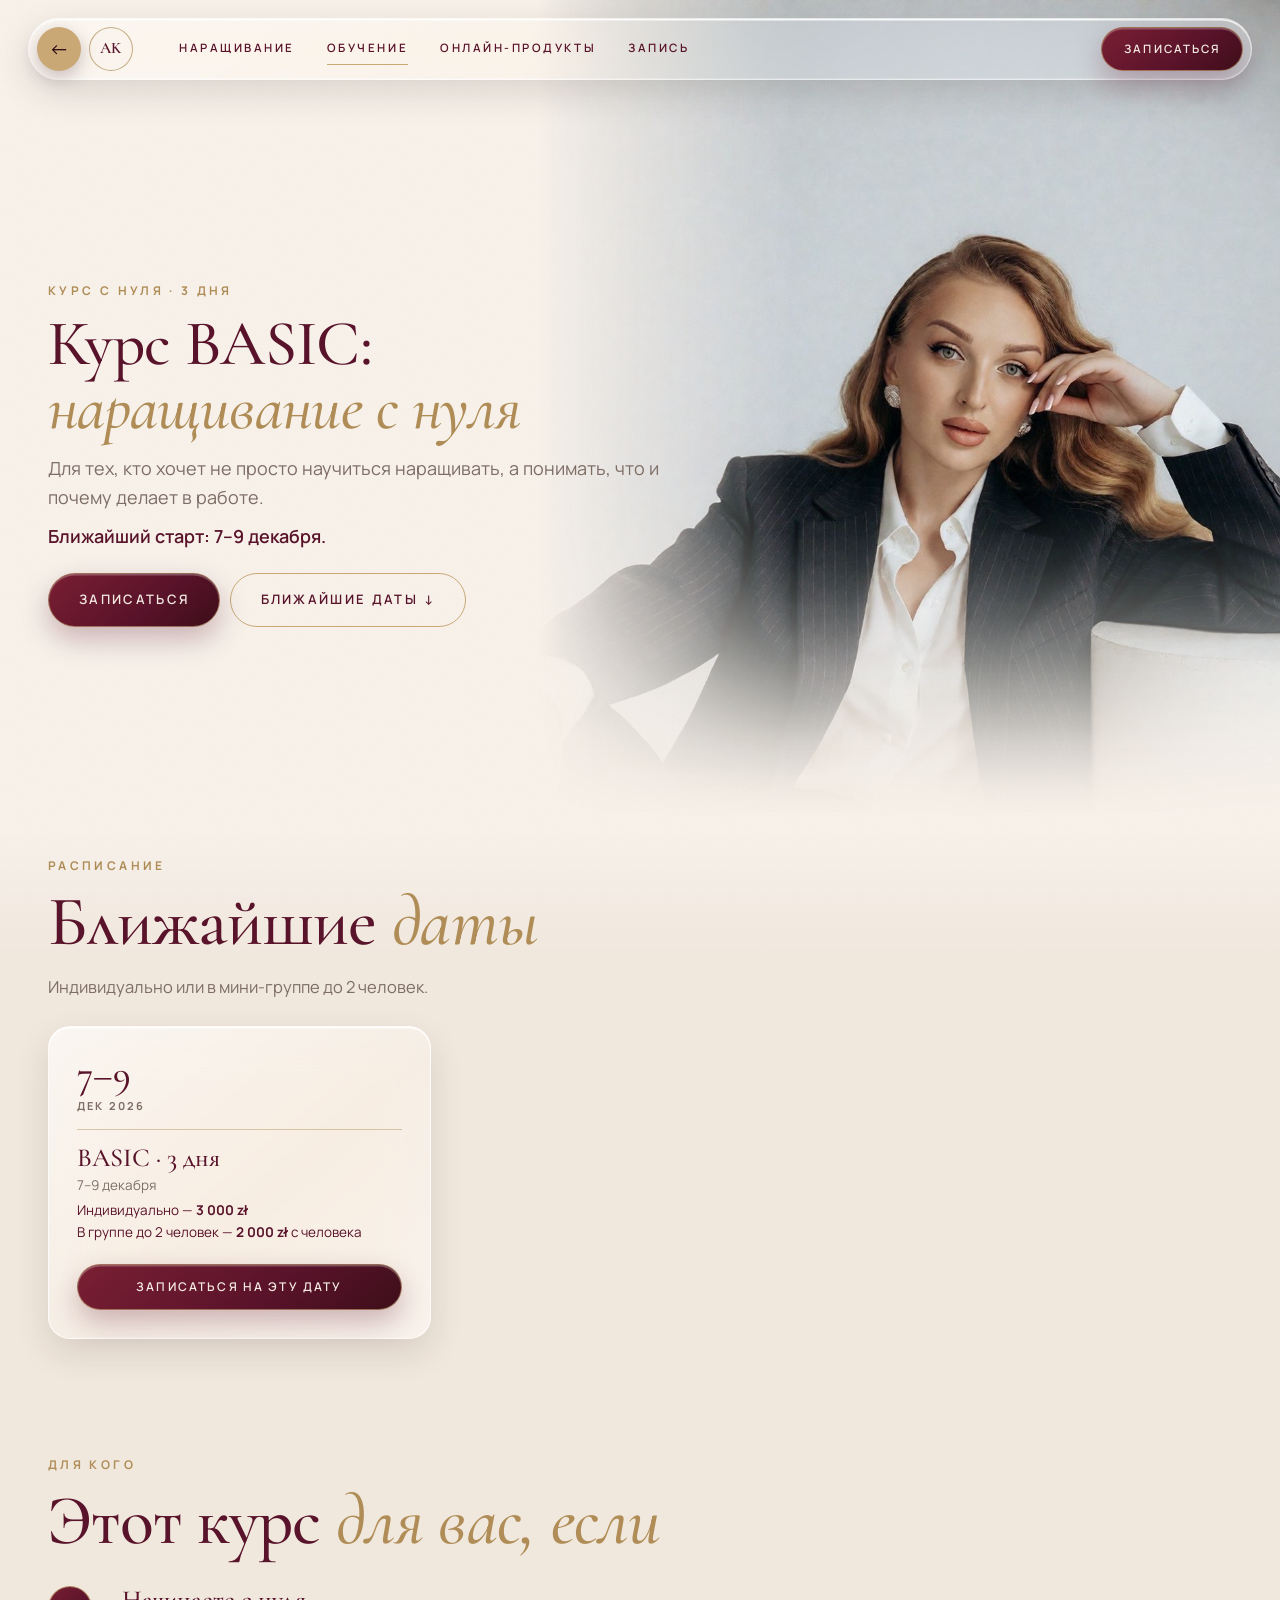
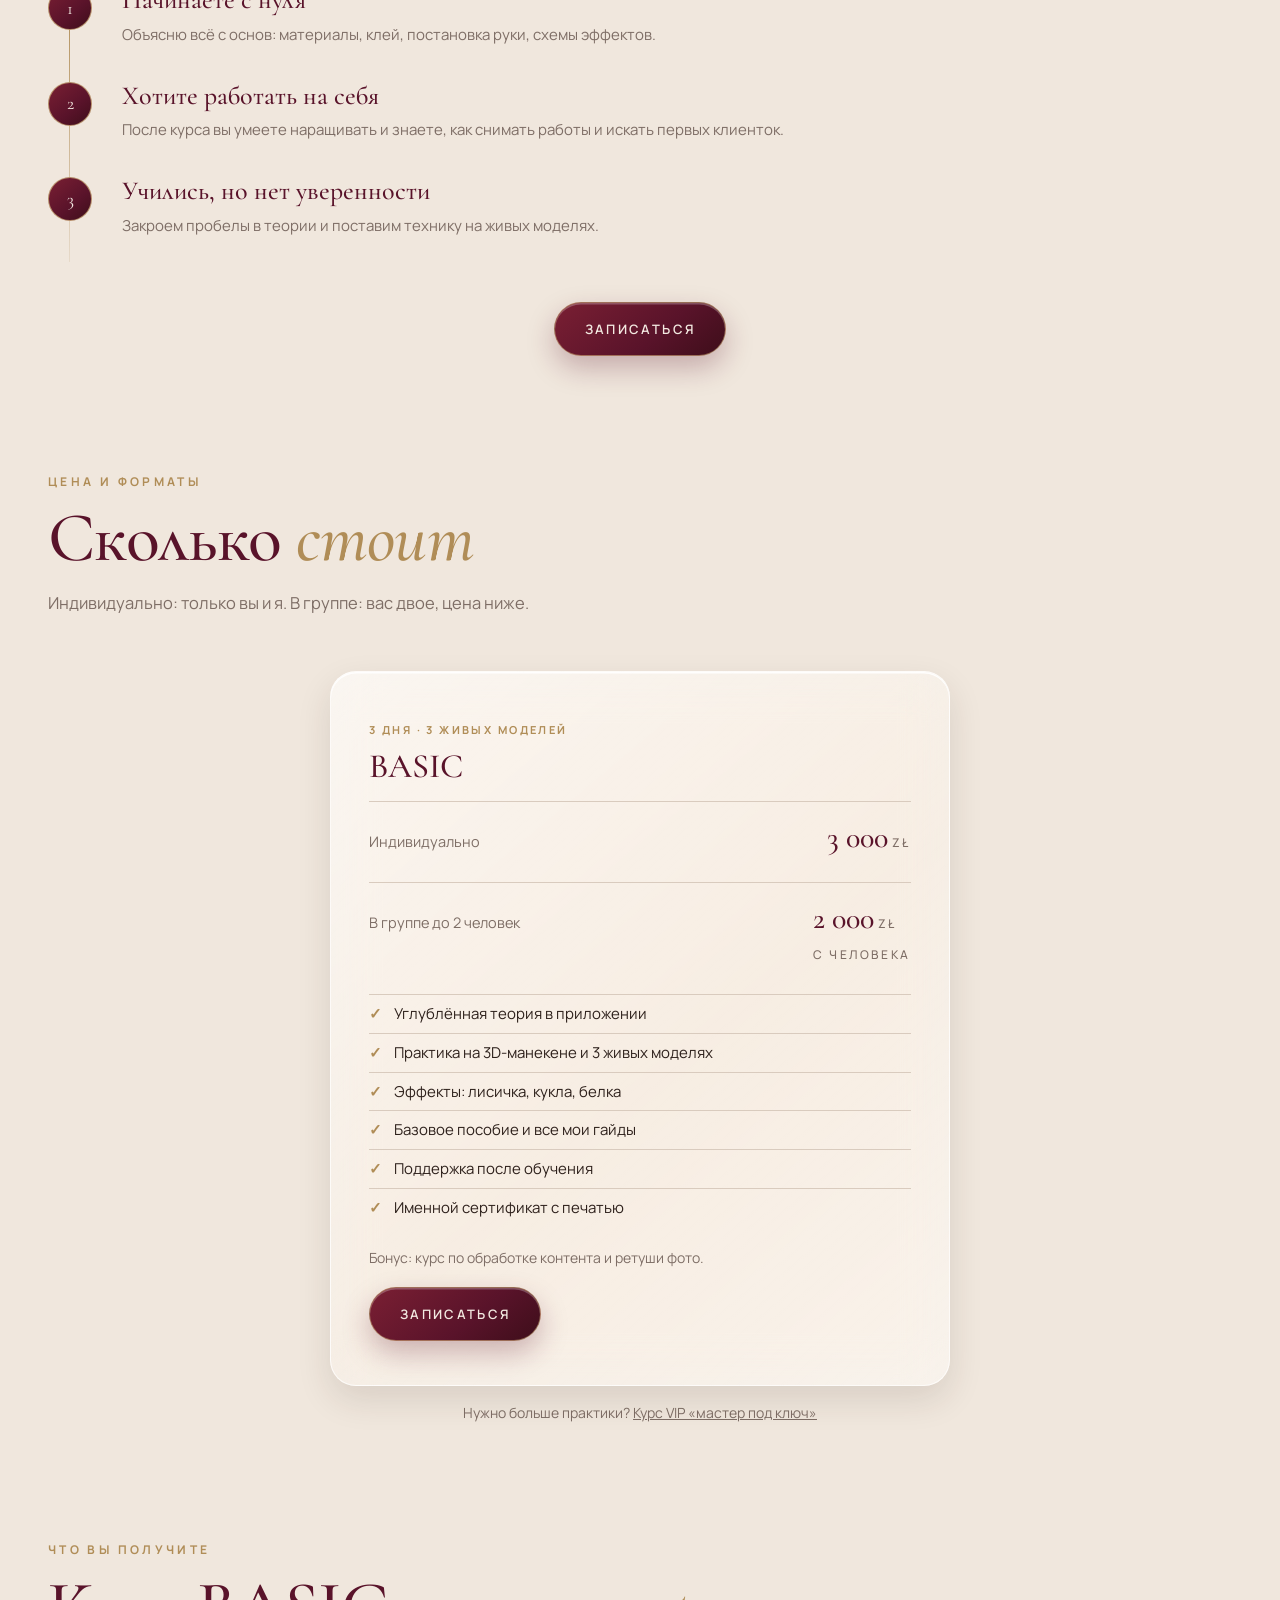
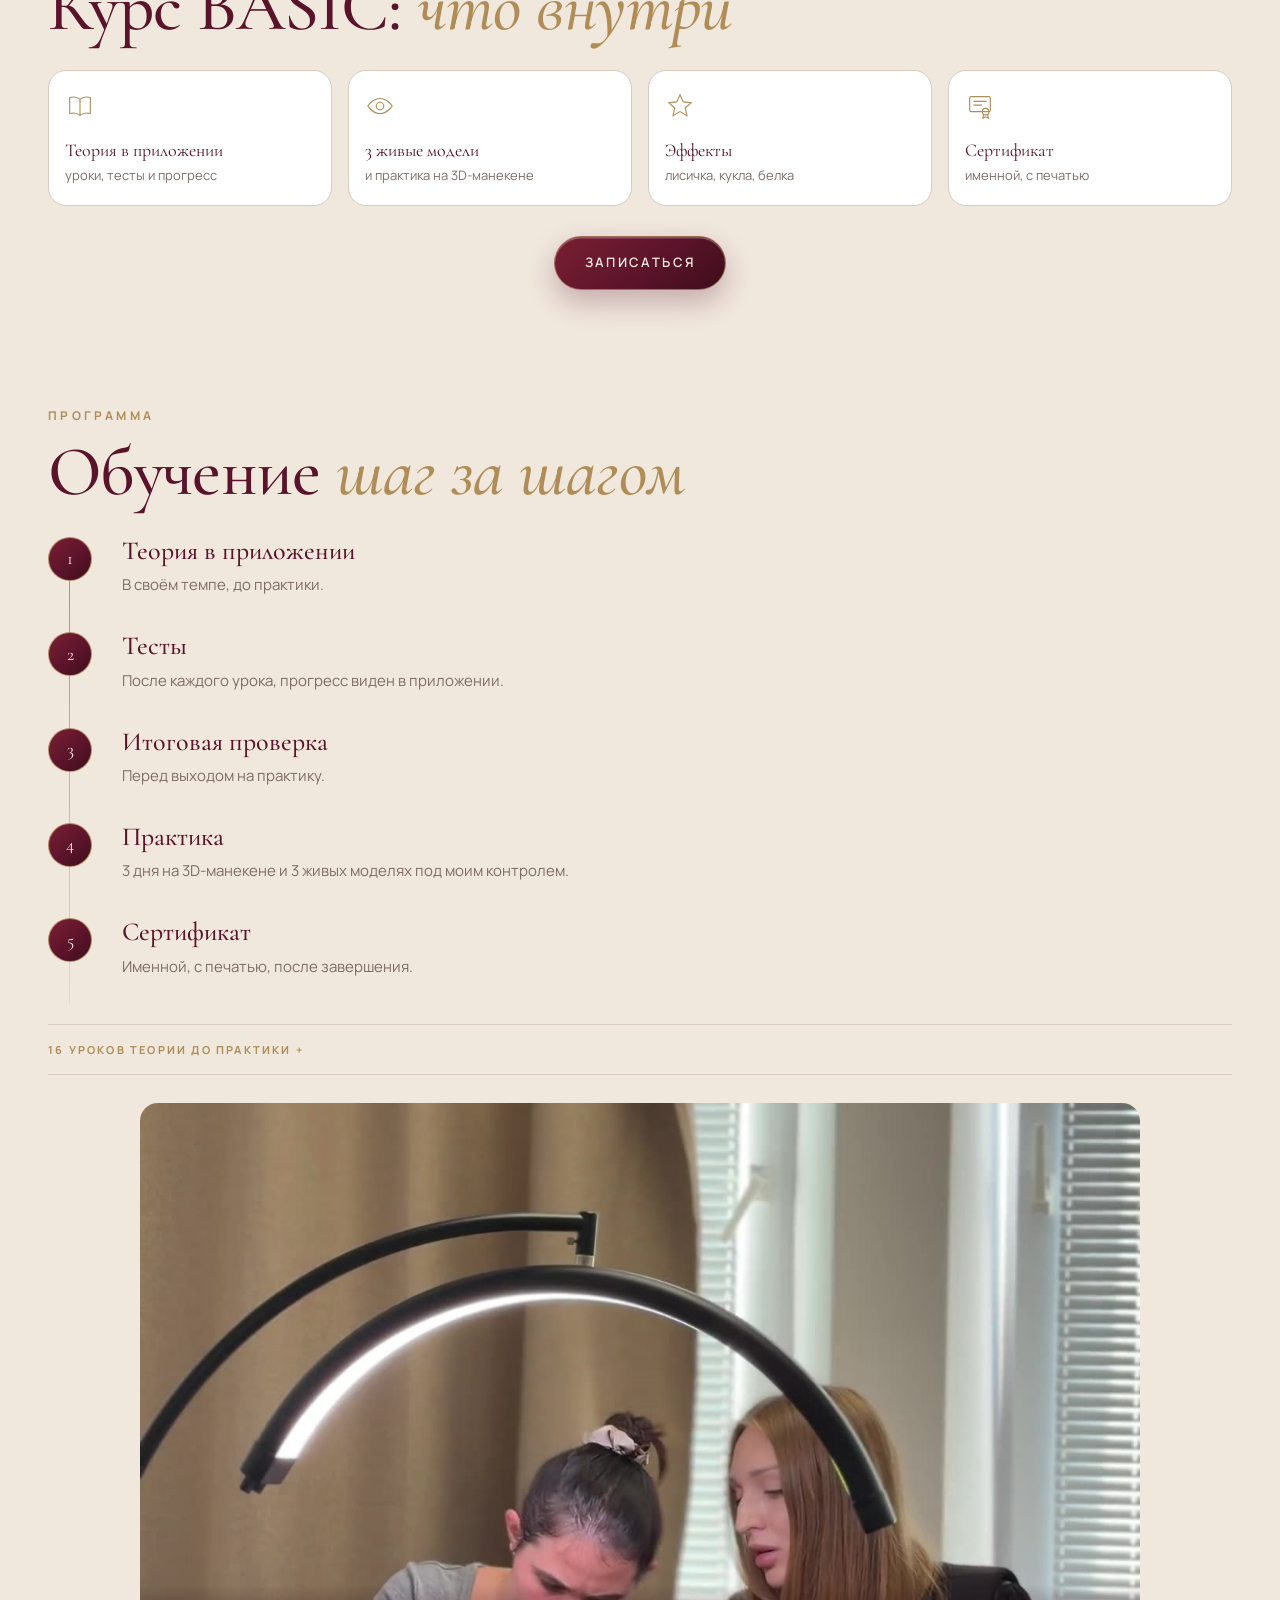
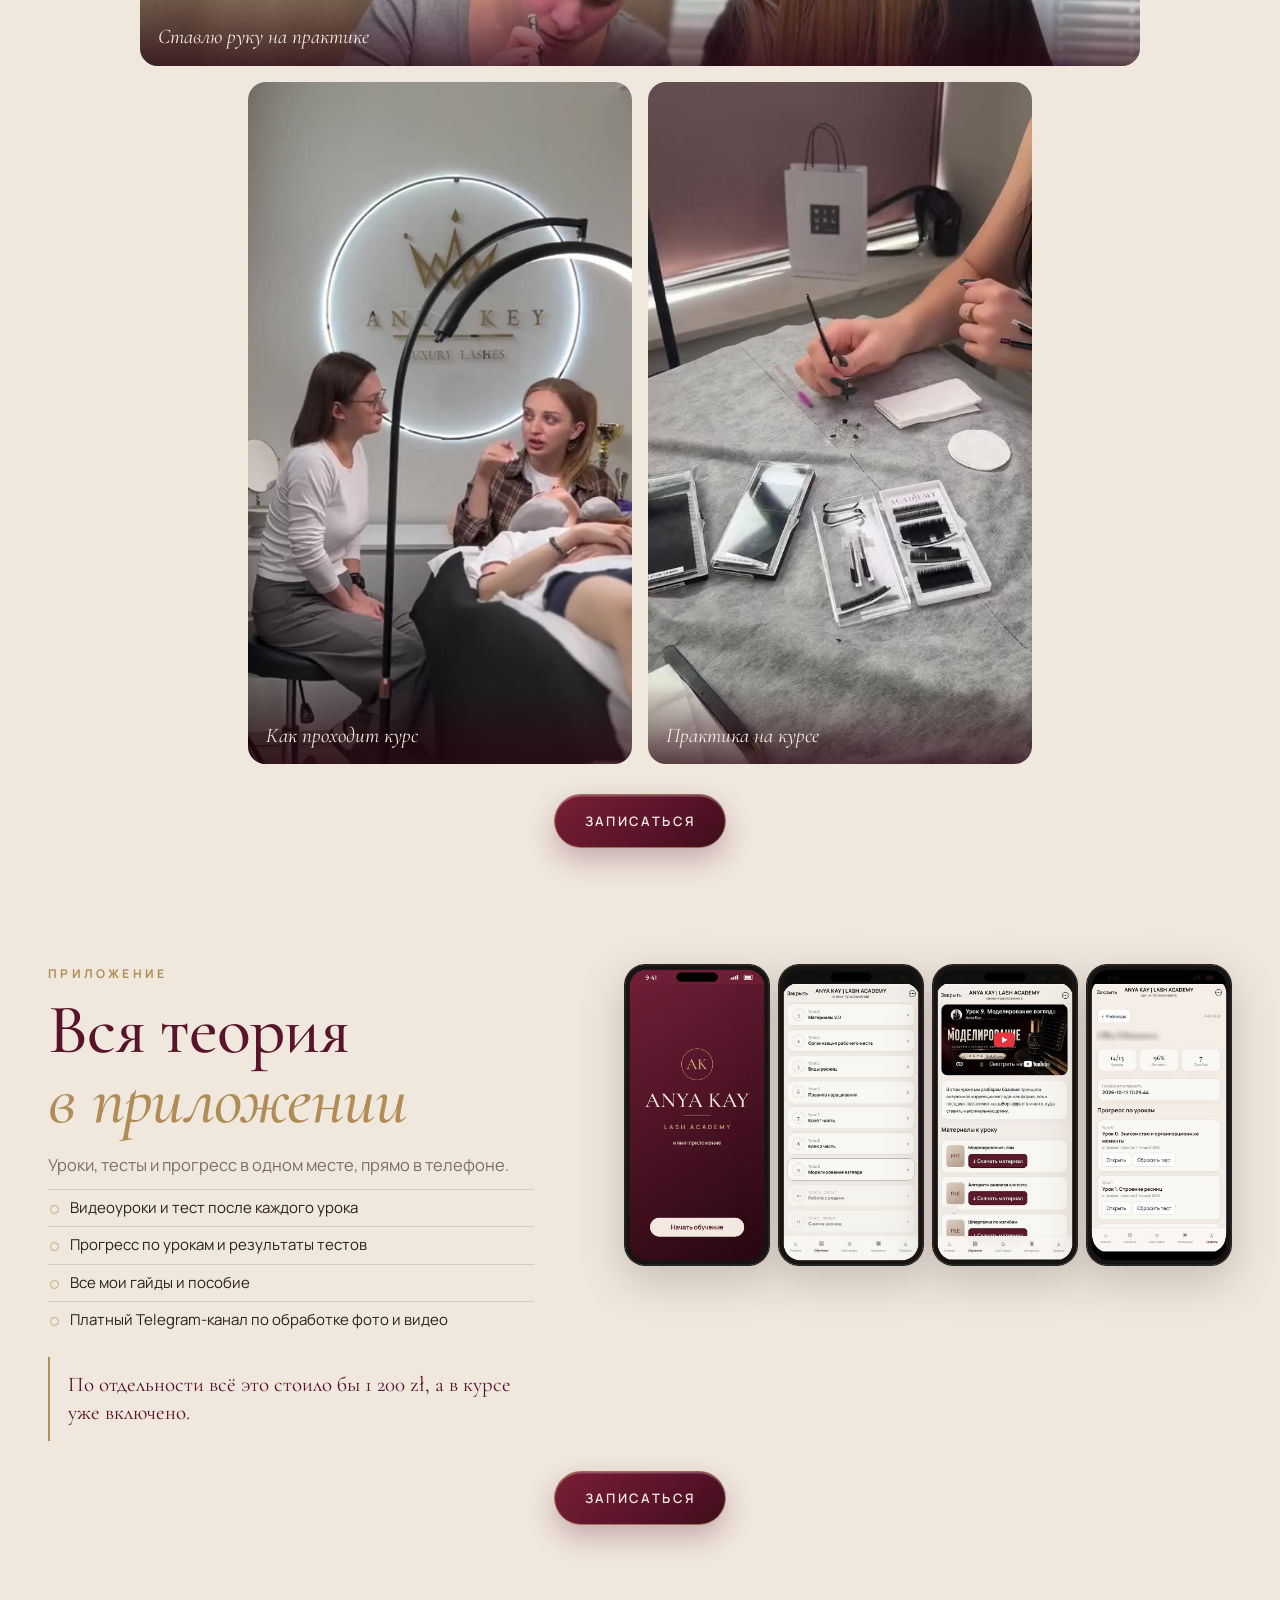
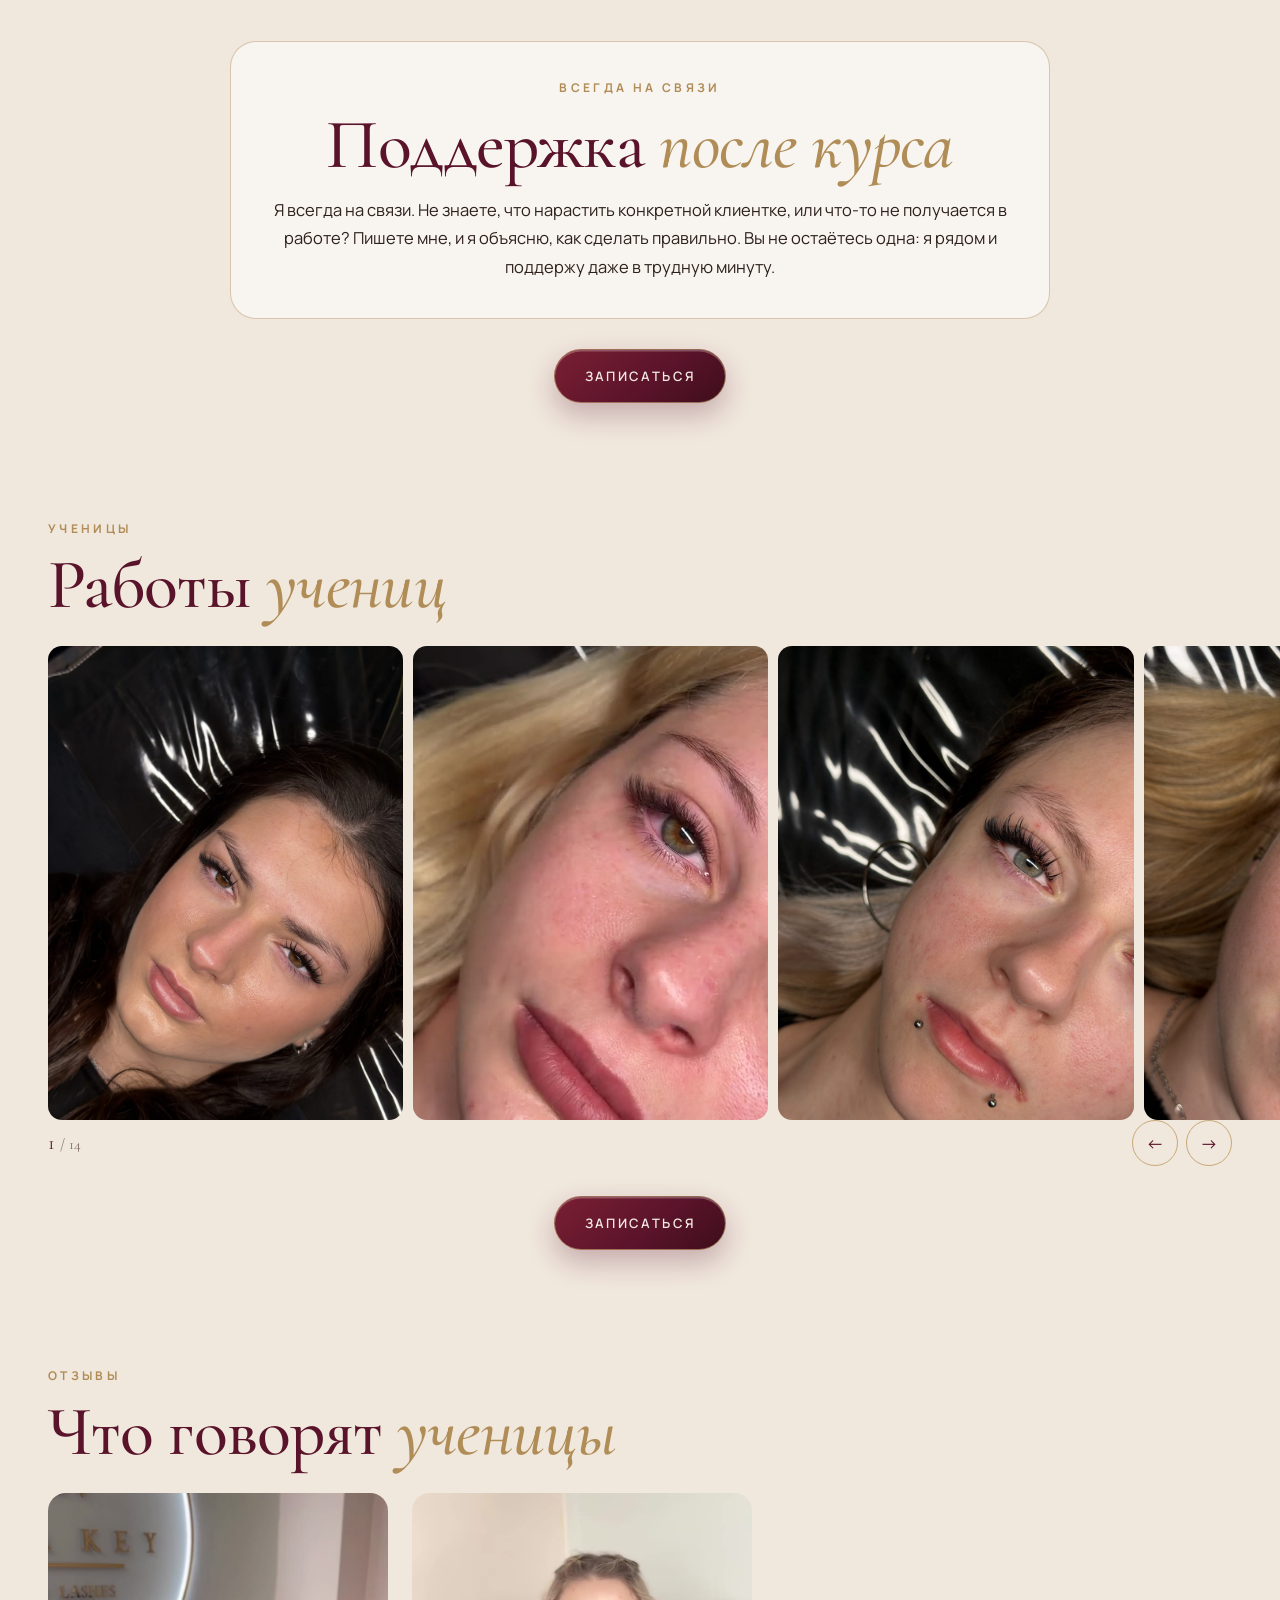
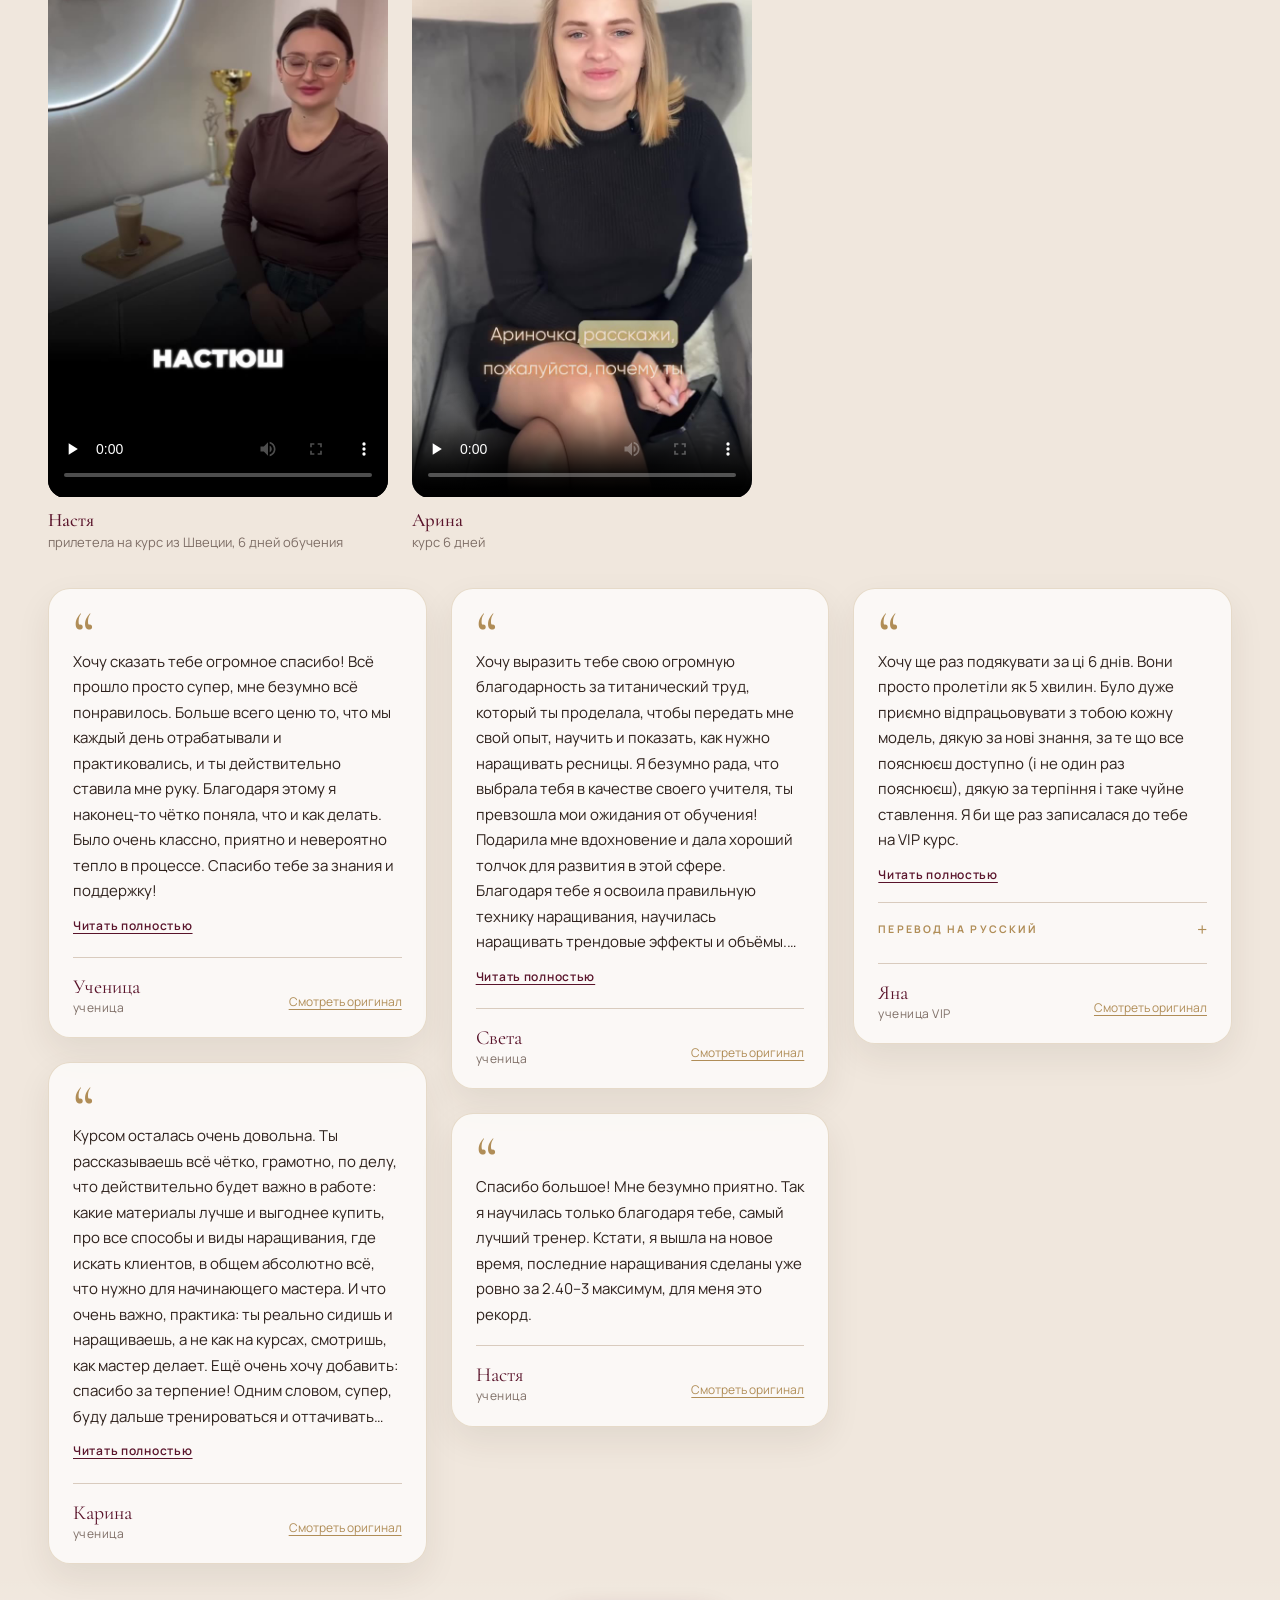
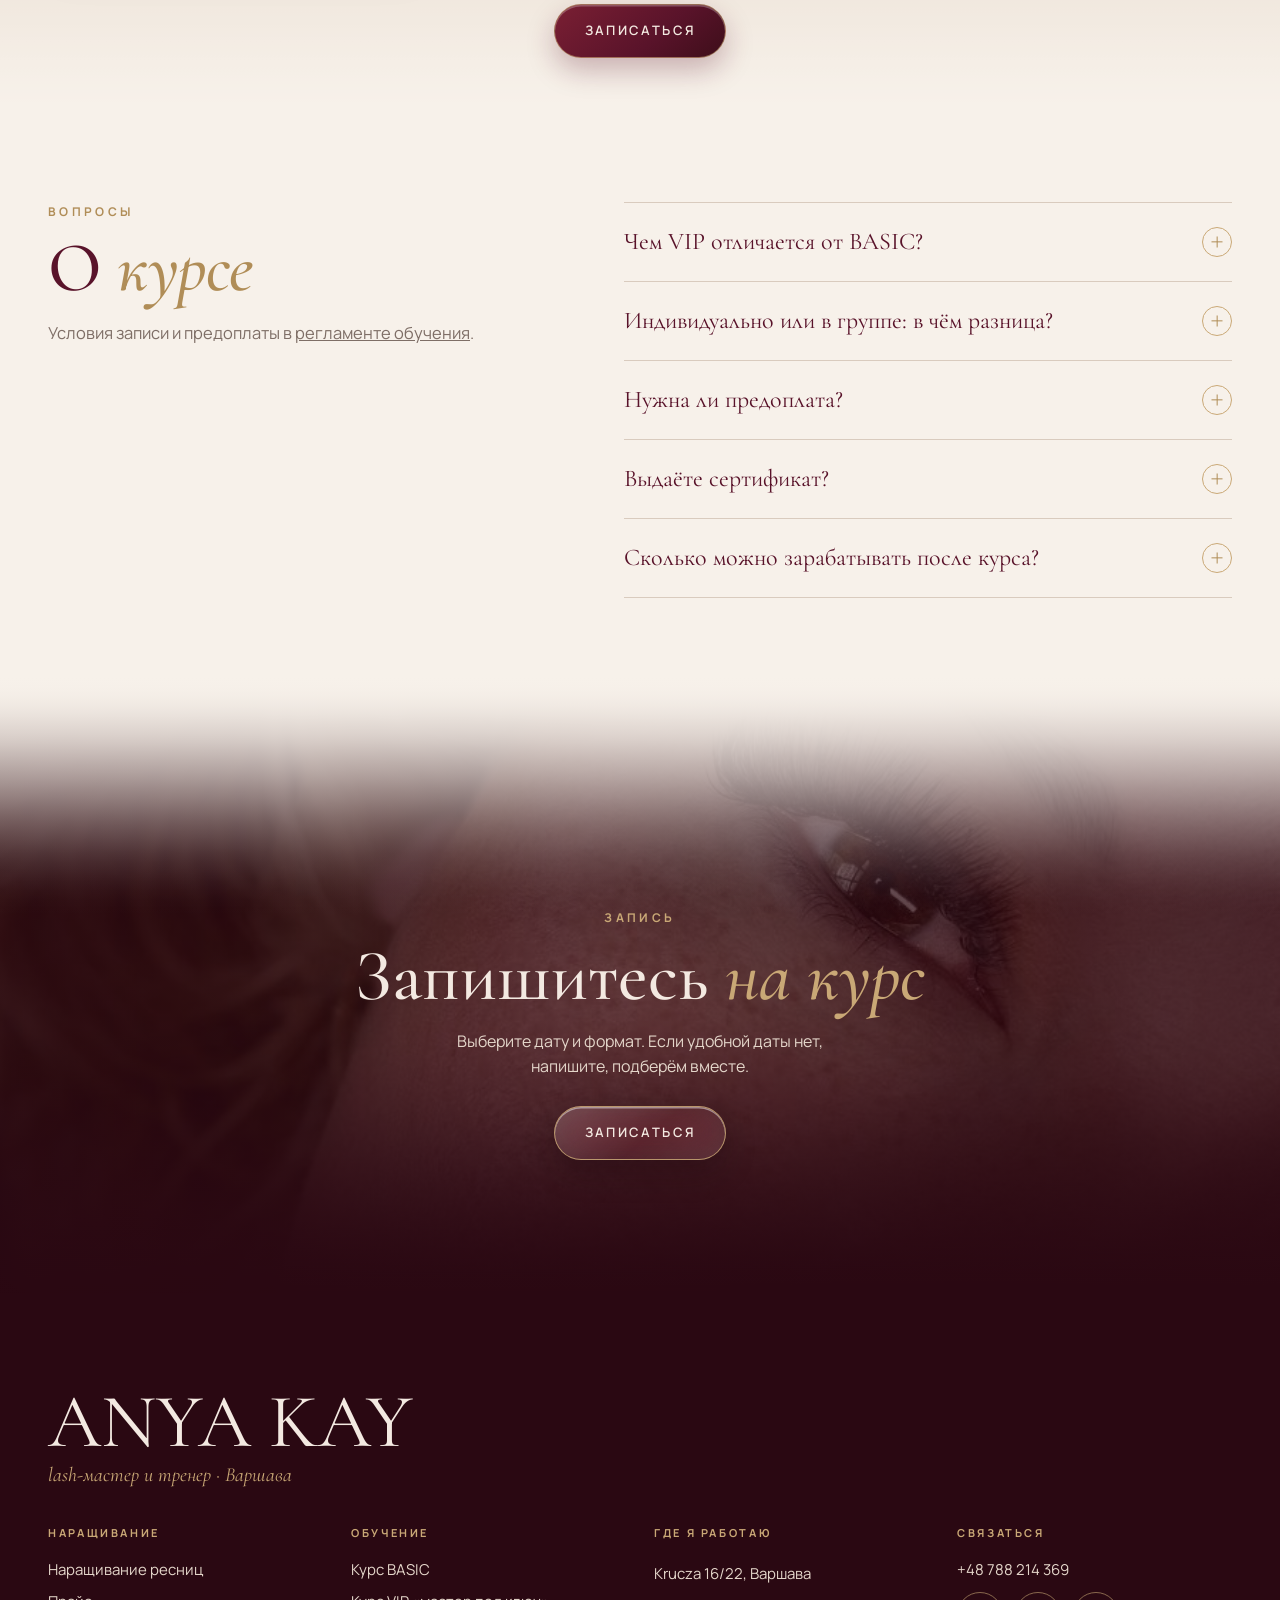
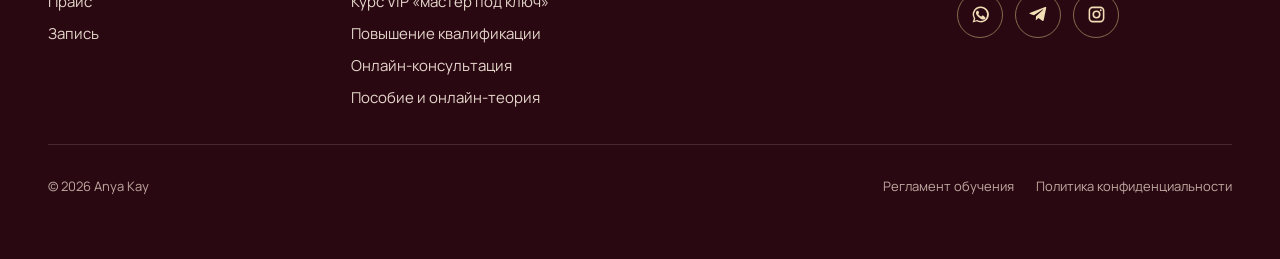
==== commit 1b8fc917: "Фото на обложках BASIC и VIP выше, запись в Telegram снова через бота Co-Authored-By: Claude Opus 5." ====
--- a/basic-lash-course/index.html
+++ b/basic-lash-course/index.html
@@ -22,9 +22,9 @@
 <link rel="preconnect" href="https://fonts.googleapis.com">
 <link rel="preconnect" href="https://fonts.gstatic.com" crossorigin>
 <link href="https://fonts.googleapis.com/css2?family=Cormorant+Garamond:ital,wght@0,400;0,500;0,600;1,400;1,500&family=Manrope:wght@400;500;600;700&display=swap" rel="stylesheet">
-<link rel="stylesheet" href="/style.css?v=52">
+<link rel="stylesheet" href="/style.css?v=53">
 
-<script type="application/ld+json">{"@context": "https://schema.org", "@graph": [{"@type": "BeautySalon", "@id": "https://anyakay.pl/#business", "name": "Anya Kay", "url": "https://anyakay.pl/", "image": "https://anyakay.pl/img/hero.jpg", "logo": "https://anyakay.pl/img/avatar.jpg", "telephone": "+48788214369", "address": {"@type": "PostalAddress", "streetAddress": "Krucza 16/22", "addressLocality": "Warszawa", "addressCountry": "PL"}, "priceRange": "200–4500 zł", "description": "Наращивание ресниц и обучение lash-мастеров в Варшаве.", "sameAs": ["https://www.instagram.com/anya.key_/", "https://t.me/anyalashkey"], "areaServed": "Warszawa", "founder": {"@type": "Person", "name": "Anya Kay", "jobTitle": "Lash-мастер и преподаватель"}}, {"@type": "FAQPage", "mainEntity": [{"@type": "Question", "name": "Чем VIP отличается от BASIC?", "acceptedAnswer": {"@type": "Answer", "text": "VIP включает всё из BASIC и в два раза больше практики: 6 дней и 6 моделей вместо 3, отработку L- и M-изгибов, эффекты лисичка, кукла, белка и стрелки, мокрый эффект или Ким на выбор, стартовый набор материалов и кубок VIP-мастера."}}, {"@type": "Question", "name": "Индивидуально или в группе: в чём разница?", "acceptedAnswer": {"@type": "Answer", "text": "Программа одинаковая. Индивидуально вы учитесь одна, и всё внимание только вам. В группе вас двое, а цена ниже: BASIC 2000 zł вместо 3000 zł, VIP 3000 zł вместо 4500 zł с человека."}}, {"@type": "Question", "name": "Нужна ли предоплата?", "acceptedAnswer": {"@type": "Answer", "text": "Да, дата бронируется после предоплаты 500 zł. Отменить или перенести запись можно не позже чем за 3 недели до начала, позже предоплата не возвращается. Перенести дату можно один раз, при втором переносе предоплата сгорает."}}, {"@type": "Question", "name": "Выдаёте сертификат?", "acceptedAnswer": {"@type": "Answer", "text": "Да, после обучения вы получаете именной сертификат с печатью."}}, {"@type": "Question", "name": "Сколько можно зарабатывать после курса?", "acceptedAnswer": {"@type": "Answer", "text": "Зависит от вас, но вот пример: ученица Света за первые 2,5 недели после обучения обслужила 9 клиенток и заработала 800 zł, параллельно работая на заводе. Её модели возвращаются и становятся постоянными клиентками."}}]}, {"@type": "Course", "name": "BASIC LASH COURSE", "description": "Курс наращивания ресниц с нуля: теория в приложении, 3 дня практики, 3 живые модели, сертификат.", "inLanguage": "ru", "provider": {"@id": "https://anyakay.pl/#business"}, "url": "https://anyakay.pl/basic-lash-course/", "offers": {"@type": "Offer", "price": "3000", "priceCurrency": "PLN", "category": "Paid", "url": "https://anyakay.pl/basic-lash-course/"}, "hasCourseInstance": {"@type": "CourseInstance", "courseMode": "onsite", "location": "Warszawa, Krucza 16/22"}}]}</script>
+<script type="application/ld+json">{"@context": "https://schema.org", "@graph": [{"@type": "BeautySalon", "@id": "https://anyakay.pl/#business", "name": "Anya Kay", "url": "https://anyakay.pl/", "image": "https://anyakay.pl/img/hero.jpg", "logo": "https://anyakay.pl/img/avatar.jpg", "telephone": "+48788214369", "address": {"@type": "PostalAddress", "streetAddress": "Krucza 16/22", "addressLocality": "Warszawa", "addressCountry": "PL"}, "priceRange": "200–4500 zł", "description": "Наращивание ресниц и обучение lash-мастеров в Варшаве.", "sameAs": ["https://www.instagram.com/anya.key_/", "https://t.me/AnyaKayClientBot"], "areaServed": "Warszawa", "founder": {"@type": "Person", "name": "Anya Kay", "jobTitle": "Lash-мастер и преподаватель"}}, {"@type": "FAQPage", "mainEntity": [{"@type": "Question", "name": "Чем VIP отличается от BASIC?", "acceptedAnswer": {"@type": "Answer", "text": "VIP включает всё из BASIC и в два раза больше практики: 6 дней и 6 моделей вместо 3, отработку L- и M-изгибов, эффекты лисичка, кукла, белка и стрелки, мокрый эффект или Ким на выбор, стартовый набор материалов и кубок VIP-мастера."}}, {"@type": "Question", "name": "Индивидуально или в группе: в чём разница?", "acceptedAnswer": {"@type": "Answer", "text": "Программа одинаковая. Индивидуально вы учитесь одна, и всё внимание только вам. В группе вас двое, а цена ниже: BASIC 2000 zł вместо 3000 zł, VIP 3000 zł вместо 4500 zł с человека."}}, {"@type": "Question", "name": "Нужна ли предоплата?", "acceptedAnswer": {"@type": "Answer", "text": "Да, дата бронируется после предоплаты 500 zł. Отменить или перенести запись можно не позже чем за 3 недели до начала, позже предоплата не возвращается. Перенести дату можно один раз, при втором переносе предоплата сгорает."}}, {"@type": "Question", "name": "Выдаёте сертификат?", "acceptedAnswer": {"@type": "Answer", "text": "Да, после обучения вы получаете именной сертификат с печатью."}}, {"@type": "Question", "name": "Сколько можно зарабатывать после курса?", "acceptedAnswer": {"@type": "Answer", "text": "Зависит от вас, но вот пример: ученица Света за первые 2,5 недели после обучения обслужила 9 клиенток и заработала 800 zł, параллельно работая на заводе. Её модели возвращаются и становятся постоянными клиентками."}}]}, {"@type": "Course", "name": "BASIC LASH COURSE", "description": "Курс наращивания ресниц с нуля: теория в приложении, 3 дня практики, 3 живые модели, сертификат.", "inLanguage": "ru", "provider": {"@id": "https://anyakay.pl/#business"}, "url": "https://anyakay.pl/basic-lash-course/", "offers": {"@type": "Offer", "price": "3000", "priceCurrency": "PLN", "category": "Paid", "url": "https://anyakay.pl/basic-lash-course/"}, "hasCourseInstance": {"@type": "CourseInstance", "courseMode": "onsite", "location": "Warszawa, Krucza 16/22"}}]}</script>
 </head>
 <body>
 <header class="hdr g">
@@ -40,7 +40,7 @@
 </div>
 <main>
 
-<section class="pcover face"><div class="ph" style="background-image:url('/img/basic-oblozhka.jpg');background-position:50% 0%" role="img" aria-label=""></div><div class="in"><div class="eyebrow l">Курс с нуля · 3 дня</div><h1>Курс BASIC: <em>наращивание с нуля</em></h1><p>Для тех, кто хочет не просто научиться наращивать, а понимать, что и почему делает в работе.<span class="nx" data-next="basic"></span></p><div class="btns"><a href="/zapis/?w=basic" class="btn glass" data-book="basic">Записаться</a><a href="#daty" class="btn line">Ближайшие даты ↓</a></div></div></section>
+<section class="pcover face"><div class="ph" style="background-image:url('/img/basic-oblozhka.jpg');background-position:50% -80px" role="img" aria-label=""></div><div class="in"><div class="eyebrow l">Курс с нуля · 3 дня</div><h1>Курс BASIC: <em>наращивание с нуля</em></h1><p>Для тех, кто хочет не просто научиться наращивать, а понимать, что и почему делает в работе.<span class="nx" data-next="basic"></span></p><div class="btns"><a href="/zapis/?w=basic" class="btn glass" data-book="basic">Записаться</a><a href="#daty" class="btn line">Ближайшие даты ↓</a></div></div></section>
 <section class="sec soft" id="daty" style="padding-top:40px"><div class="wrap">
   <div class="reveal"><div class="eyebrow l">Расписание</div><h2 class="h2 one">Ближайшие <em>даты</em></h2><p class="lead">Индивидуально или в мини-группе до 2 человек.</p></div>
   <div class="dates" data-dates="basic" data-price></div>
@@ -98,7 +98,7 @@
     <div><h4>Обучение</h4><a href="/basic-lash-course/">Курс BASIC</a><a href="/vip-lash-course/">Курс VIP «мастер под ключ»</a><a href="/povyshenie-kvalifikacii/">Повышение квалификации</a><a href="/konsultaciya/">Онлайн-консультация</a><a href="/materialy/">Пособие и онлайн-теория</a></div>
     <div><h4>Где я работаю</h4><p><a href="https://www.google.com/maps/search/?api=1&query=Krucza+16%2F22+Warszawa" target="_blank" rel="noopener">Krucza 16/22, Варшава</a></p></div>
     <div><h4>Связаться</h4><a href="https://wa.me/48788214369" target="_blank" rel="noopener">+48 788 214 369</a>
-      <div class="soc"><a href="https://wa.me/48788214369" target="_blank" rel="noopener" aria-label="WhatsApp"><svg viewBox="0 0 24 24" aria-hidden="true"><path d="M12 2a9.8 9.8 0 0 0-8.4 14.9L2 22l5.2-1.6A10 10 0 1 0 12 2Zm0 18.2a8.1 8.1 0 0 1-4.1-1.1l-.3-.2-3.1 1 1-3-.2-.3a8.2 8.2 0 1 1 6.7 3.6Zm4.5-6.1c-.2-.1-1.5-.7-1.8-.8-.2-.1-.4-.1-.6.1l-.8 1c-.1.2-.3.2-.6.1a6.7 6.7 0 0 1-2-1.2 7.6 7.6 0 0 1-1.4-1.7c-.1-.3 0-.4.1-.5l.4-.5.3-.5c.1-.2 0-.4 0-.5l-.8-1.9c-.2-.5-.5-.5-.7-.5H8c-.2 0-.5.1-.7.3-.3.3-1 1-1 2.5s1 2.9 1.2 3.1c.1.2 2.1 3.2 5.2 4.5.7.3 1.3.5 1.7.6.7.2 1.4.2 1.9.1.6-.1 1.5-.6 1.7-1.2.2-.6.2-1.1.2-1.2-.1-.1-.2-.2-.5-.3Z"/></svg></a><a href="https://t.me/anyalashkey" target="_blank" rel="noopener" aria-label="Telegram"><svg viewBox="0 0 24 24" aria-hidden="true"><path d="M21.8 3.4 18.6 19c-.2 1.1-.9 1.4-1.8.9l-4.9-3.6-2.4 2.3c-.3.3-.5.5-1 .5l.4-5 9-8.1c.4-.4-.1-.6-.6-.2L6.2 12.8 1.4 11.3c-1-.3-1-1 .2-1.5L20.3 2.6c.9-.3 1.7.2 1.5.8Z"/></svg></a><a href="https://www.instagram.com/anya.key_/" target="_blank" rel="noopener" aria-label="Instagram"><svg viewBox="0 0 24 24" aria-hidden="true"><path d="M7.3 2h9.4A5.3 5.3 0 0 1 22 7.3v9.4a5.3 5.3 0 0 1-5.3 5.3H7.3A5.3 5.3 0 0 1 2 16.7V7.3A5.3 5.3 0 0 1 7.3 2Zm-.2 2A3.1 3.1 0 0 0 4 7.1v9.8A3.1 3.1 0 0 0 7.1 20h9.8a3.1 3.1 0 0 0 3.1-3.1V7.1A3.1 3.1 0 0 0 16.9 4H7.1Zm10.3 1.5a1.2 1.2 0 1 1 0 2.4 1.2 1.2 0 0 1 0-2.4ZM12 6.9a5.1 5.1 0 1 1 0 10.2 5.1 5.1 0 0 1 0-10.2Zm0 2a3.1 3.1 0 1 0 0 6.2 3.1 3.1 0 0 0 0-6.2Z"/></svg></a></div></div>
+      <div class="soc"><a href="https://wa.me/48788214369" target="_blank" rel="noopener" aria-label="WhatsApp"><svg viewBox="0 0 24 24" aria-hidden="true"><path d="M12 2a9.8 9.8 0 0 0-8.4 14.9L2 22l5.2-1.6A10 10 0 1 0 12 2Zm0 18.2a8.1 8.1 0 0 1-4.1-1.1l-.3-.2-3.1 1 1-3-.2-.3a8.2 8.2 0 1 1 6.7 3.6Zm4.5-6.1c-.2-.1-1.5-.7-1.8-.8-.2-.1-.4-.1-.6.1l-.8 1c-.1.2-.3.2-.6.1a6.7 6.7 0 0 1-2-1.2 7.6 7.6 0 0 1-1.4-1.7c-.1-.3 0-.4.1-.5l.4-.5.3-.5c.1-.2 0-.4 0-.5l-.8-1.9c-.2-.5-.5-.5-.7-.5H8c-.2 0-.5.1-.7.3-.3.3-1 1-1 2.5s1 2.9 1.2 3.1c.1.2 2.1 3.2 5.2 4.5.7.3 1.3.5 1.7.6.7.2 1.4.2 1.9.1.6-.1 1.5-.6 1.7-1.2.2-.6.2-1.1.2-1.2-.1-.1-.2-.2-.5-.3Z"/></svg></a><a href="https://t.me/AnyaKayClientBot" target="_blank" rel="noopener" aria-label="Telegram"><svg viewBox="0 0 24 24" aria-hidden="true"><path d="M21.8 3.4 18.6 19c-.2 1.1-.9 1.4-1.8.9l-4.9-3.6-2.4 2.3c-.3.3-.5.5-1 .5l.4-5 9-8.1c.4-.4-.1-.6-.6-.2L6.2 12.8 1.4 11.3c-1-.3-1-1 .2-1.5L20.3 2.6c.9-.3 1.7.2 1.5.8Z"/></svg></a><a href="https://www.instagram.com/anya.key_/" target="_blank" rel="noopener" aria-label="Instagram"><svg viewBox="0 0 24 24" aria-hidden="true"><path d="M7.3 2h9.4A5.3 5.3 0 0 1 22 7.3v9.4a5.3 5.3 0 0 1-5.3 5.3H7.3A5.3 5.3 0 0 1 2 16.7V7.3A5.3 5.3 0 0 1 7.3 2Zm-.2 2A3.1 3.1 0 0 0 4 7.1v9.8A3.1 3.1 0 0 0 7.1 20h9.8a3.1 3.1 0 0 0 3.1-3.1V7.1A3.1 3.1 0 0 0 16.9 4H7.1Zm10.3 1.5a1.2 1.2 0 1 1 0 2.4 1.2 1.2 0 0 1 0-2.4ZM12 6.9a5.1 5.1 0 1 1 0 10.2 5.1 5.1 0 0 1 0-10.2Zm0 2a3.1 3.1 0 1 0 0 6.2 3.1 3.1 0 0 0 0-6.2Z"/></svg></a></div></div>
   </div>
   <div class="fb"><span>© 2026 Anya Kay</span><span class="lg"><a href="/reglament-obucheniya/">Регламент обучения</a><a href="/politika-konfidencialnosti/">Политика конфиденциальности</a></span></div>
 </div></footer>
@@ -110,6 +110,6 @@
   <form class="inp" id="chat-f"><input id="chat-i" placeholder="Или напишите свой вопрос…" autocomplete="off" aria-label="Ваш вопрос"><button aria-label="Отправить">↑</button></form>
 </div>
 <div class="lbx" id="lbx" role="dialog" aria-label="Фото"><button class="x" aria-label="Закрыть">×</button><button class="nv pv" aria-label="Назад">‹</button><div class="m"></div><button class="nv nx" aria-label="Дальше">›</button><div class="c"></div></div>
-<script src="/app.js?v=52" defer></script>
+<script src="/app.js?v=53" defer></script>
 </body>
 </html>
--- a/style.css
+++ b/style.css
@@ -804,3 +804,4 @@
   .pcover.face .ph{position:relative;inset:auto;top:auto;height:108vw;max-height:520px}
   .pcover.face .in{position:relative;margin-top:-70px;padding-bottom:36px}
 }
+@media(min-width:1000px){.pcover.face .ph{background-position-y:0 !important}}
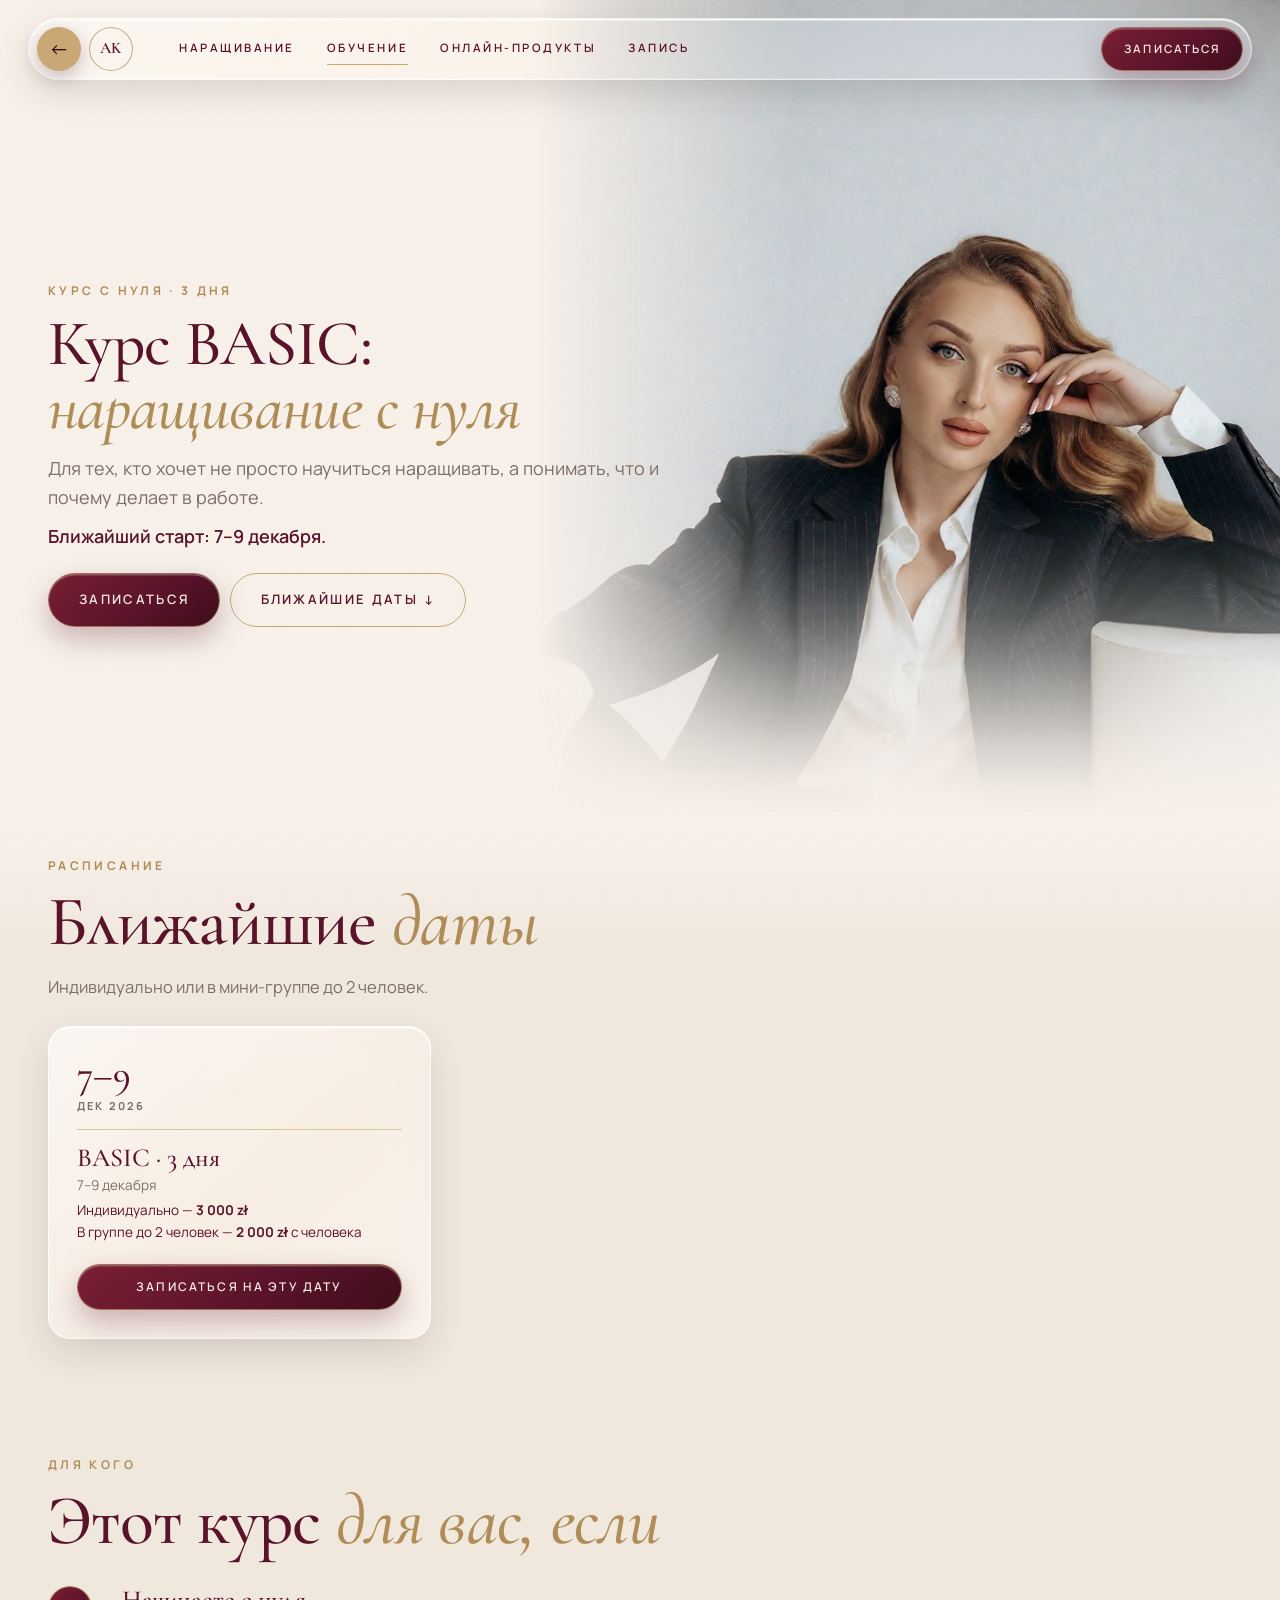
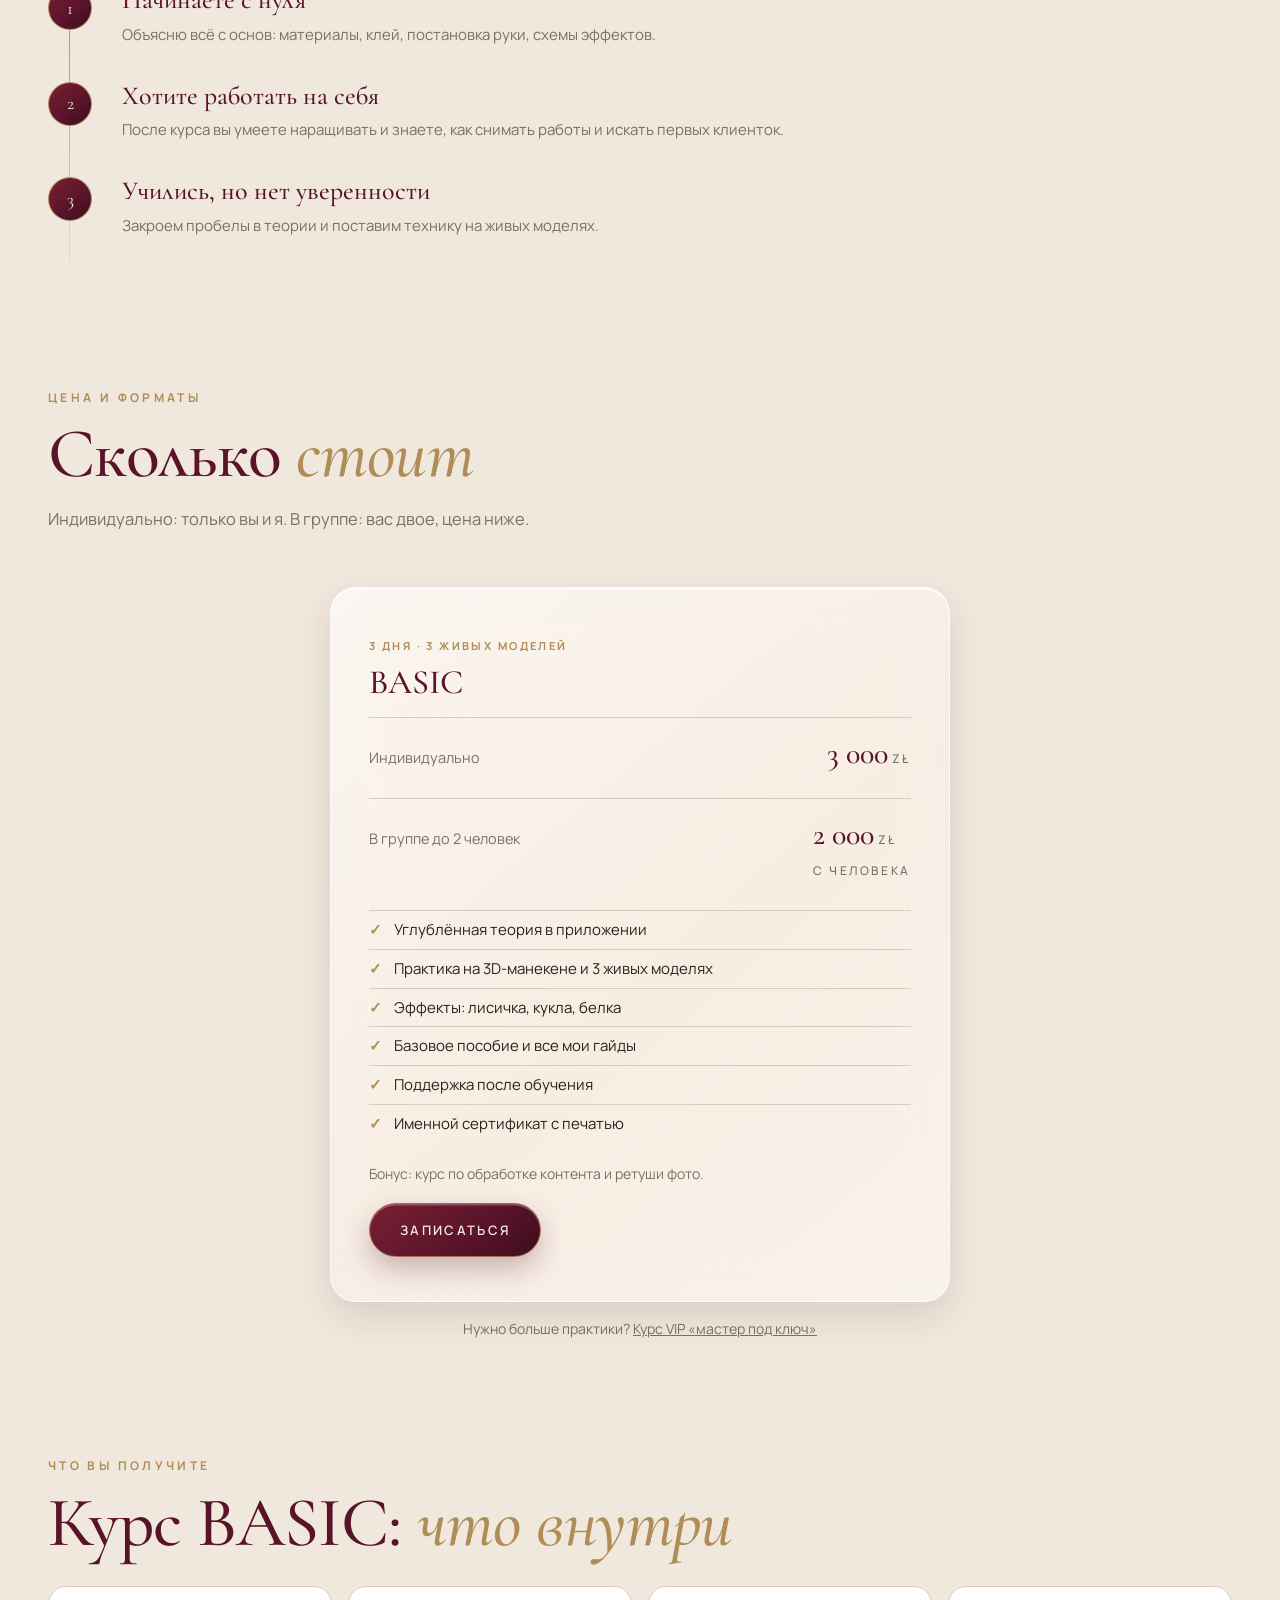
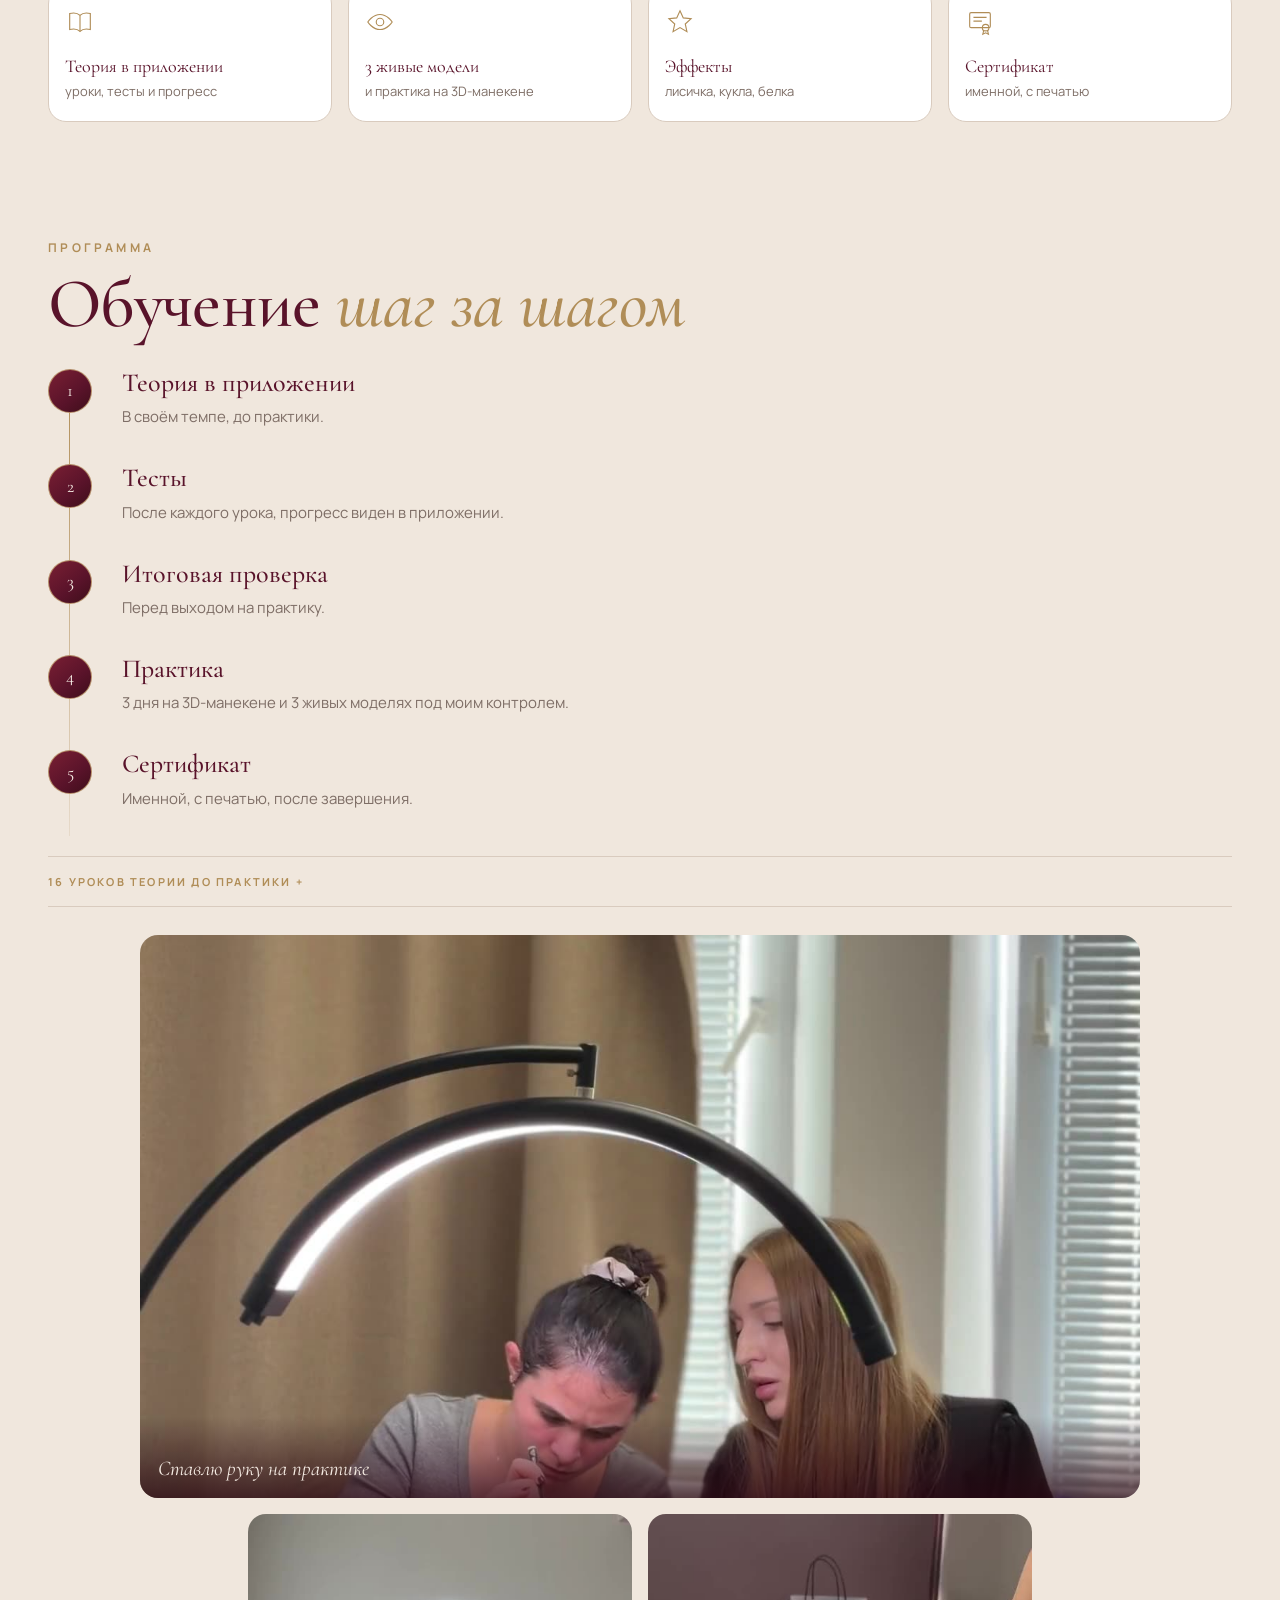
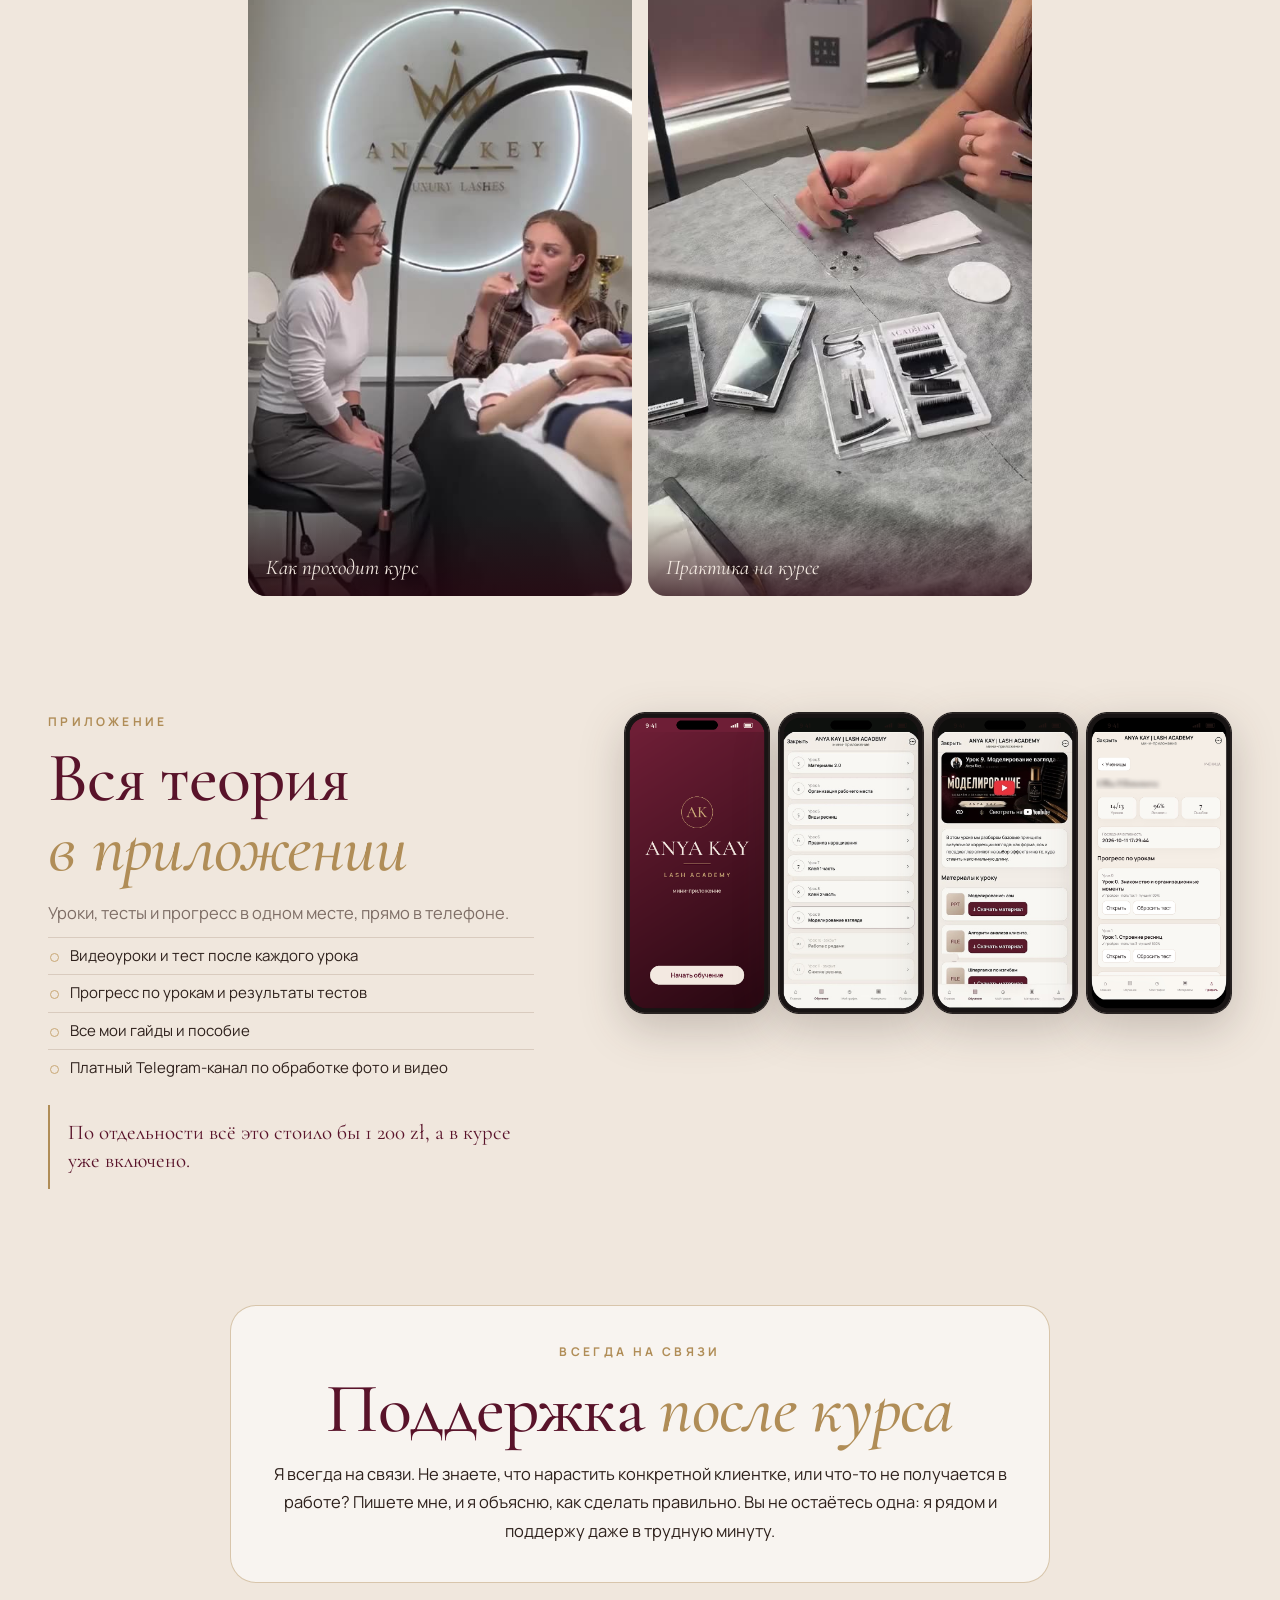
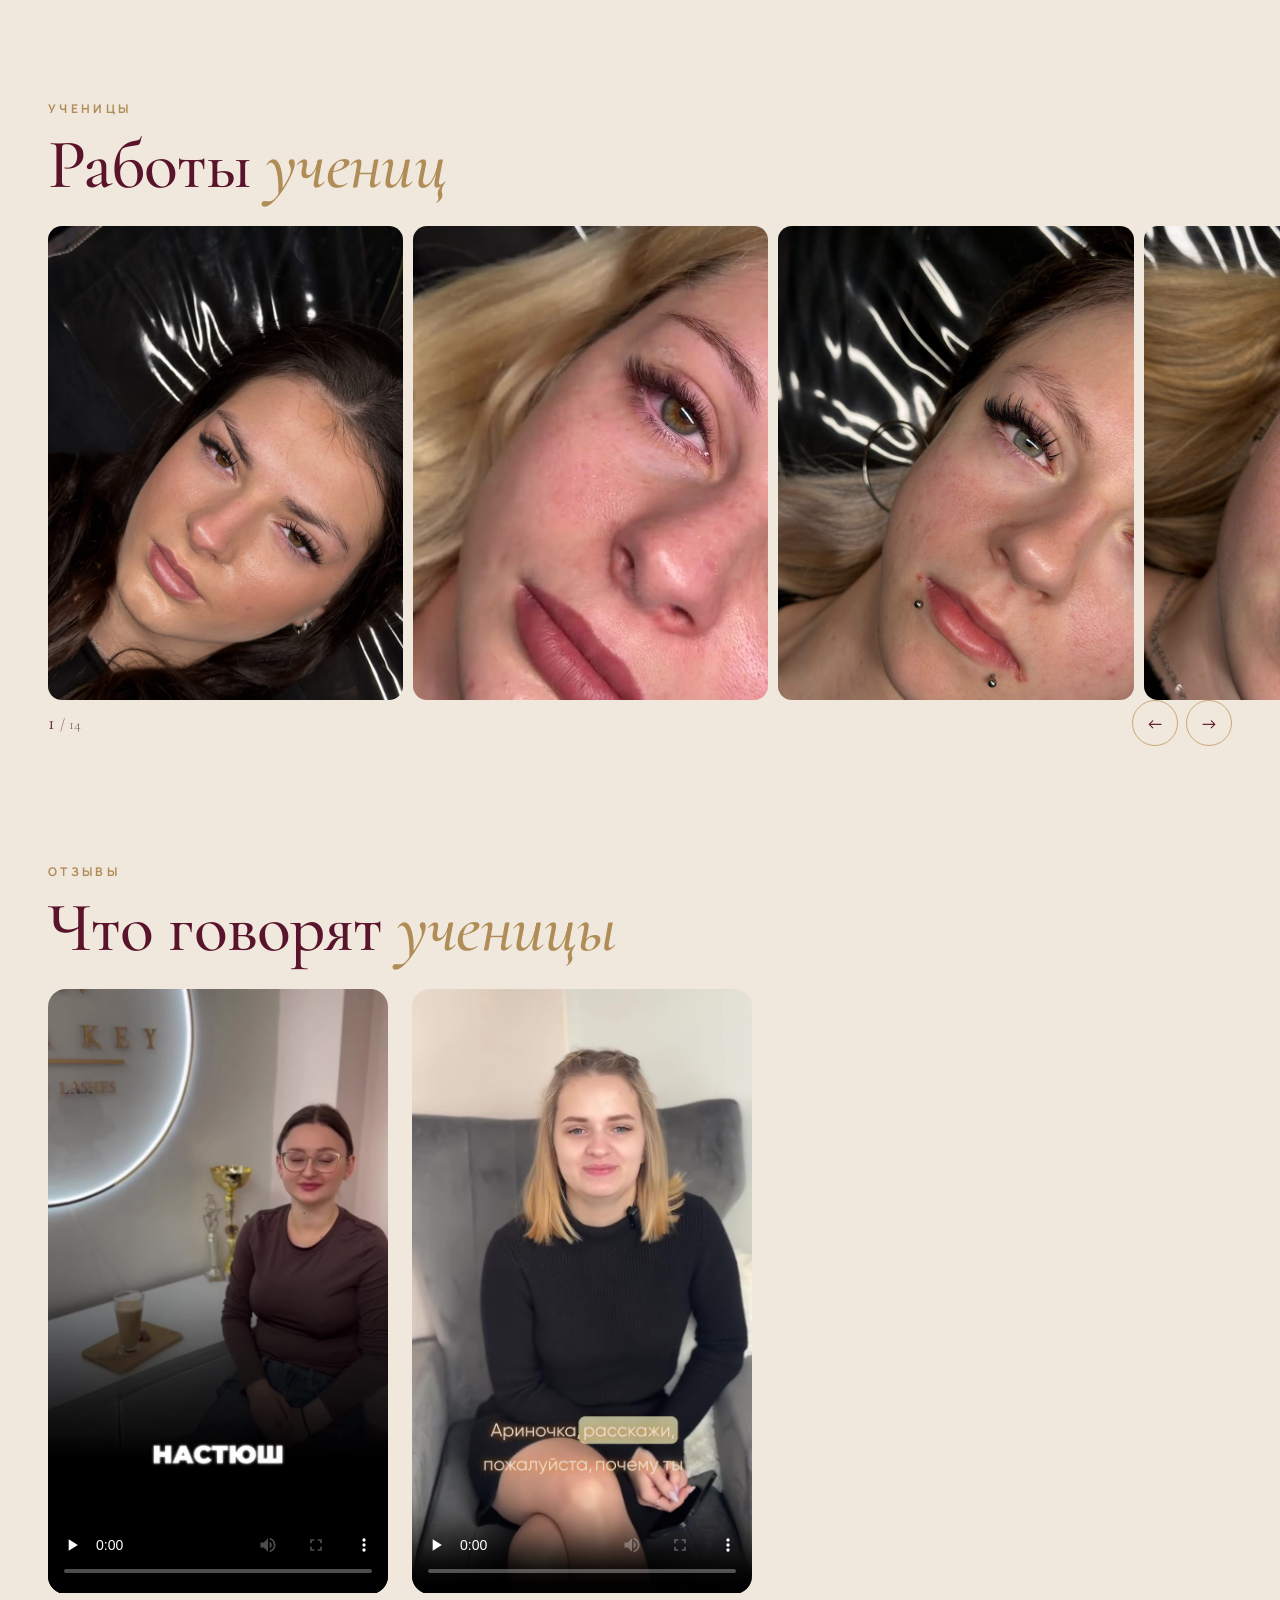
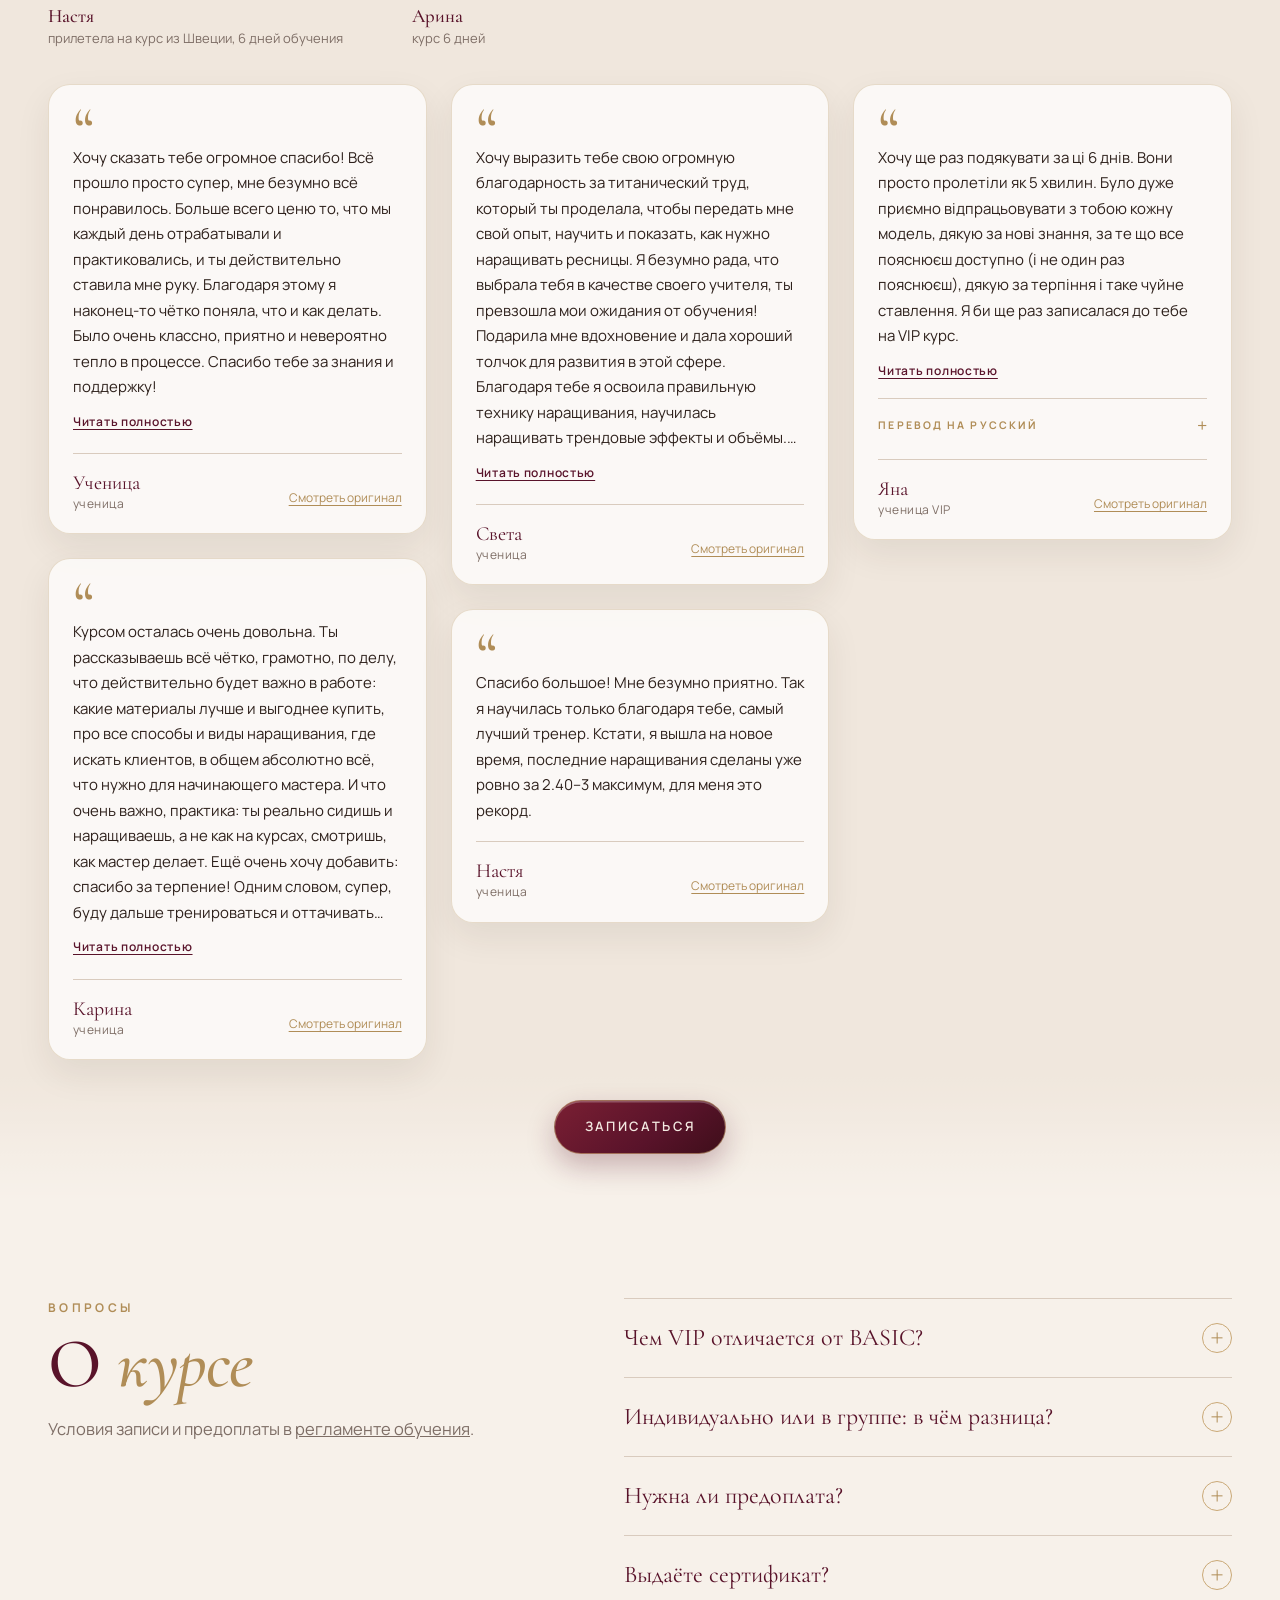
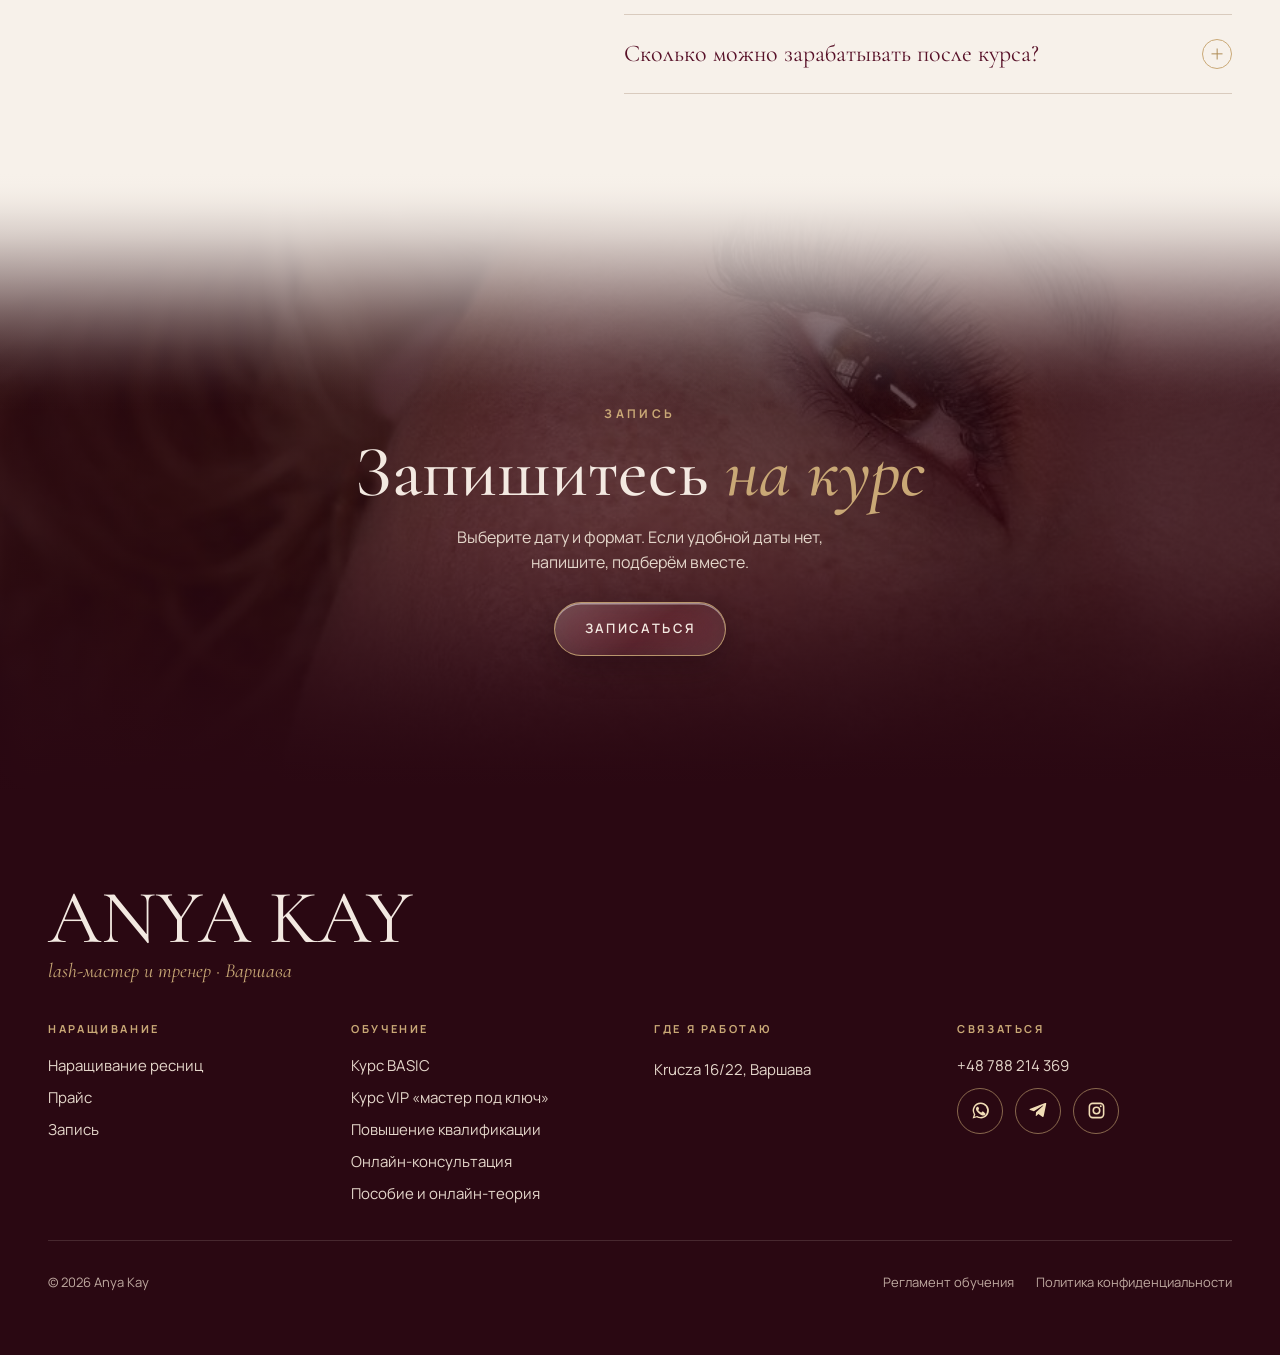
==== commit 4a1fbb18: "Страницы курсов: 4 кнопки записи вместо 8 Co-Authored-By: Claude Opus 5.5 <noreply@anthropic.com> Cl" ====
--- a/basic-lash-course/index.html
+++ b/basic-lash-course/index.html
@@ -48,7 +48,7 @@
 <section class="sec soft"><div class="wrap">
   <div class="reveal"><div class="eyebrow l">Для кого</div><h2 class="h2">Этот курс <em>для вас, если</em></h2></div>
   <div class="tlx forwho"><div class="day reveal"><div class="d">1</div><div><h3>Начинаете с нуля</h3><p>Объясню всё с основ: материалы, клей, постановка руки, схемы эффектов.</p></div></div><div class="day reveal"><div class="d">2</div><div><h3>Хотите работать на себя</h3><p>После курса вы умеете наращивать и знаете, как снимать работы и искать первых клиенток.</p></div></div><div class="day reveal"><div class="d">3</div><div><h3>Учились, но нет уверенности</h3><p>Закроем пробелы в теории и поставим технику на живых моделях.</p></div></div></div>
-</div><div class="wrap cbtn bkrow reveal"><a href="/zapis/?w=basic" class="btn glass" data-book="basic">Записаться</a></div></section>
+</div></section>
 <section class="sec soft" id="cena"><div class="wrap">
   <div class="reveal"><div class="eyebrow l">Цена и форматы</div><h2 class="h2 one">Сколько <em>стоит</em></h2><p class="lead">Индивидуально: только вы и я. В группе: вас двое, цена ниже.</p></div>
   <div class="courses one"><article class="course gd reveal"><small>3 дня · 3 живых моделей</small><h3>BASIC</h3>
@@ -61,26 +61,26 @@
 <section class="sec soft"><div class="wrap">
   <div class="reveal"><div class="eyebrow l">Что вы получите</div><h2 class="h2">Курс BASIC: <em>что внутри</em></h2></div>
   <div class="gets"><div class="get reveal"><svg viewBox="0 0 32 32"><path d="M5 7c4-1 8-1 11 2 3-3 7-3 11-2v17c-4-1-8-1-11 2-3-3-7-3-11-2z"/><path d="M16 9v17"/></svg><b>Теория в приложении</b><span>уроки, тесты и прогресс</span></div><div class="get reveal"><svg viewBox="0 0 32 32"><path d="M3 16s5-8 13-8 13 8 13 8-5 8-13 8S3 16 3 16z"/><circle cx="16" cy="16" r="4"/></svg><b>3 живые модели</b><span>и практика на 3D-манекене</span></div><div class="get reveal"><svg viewBox="0 0 32 32"><path d="M16 4l3.5 7.6 8.3.9-6.2 5.6 1.8 8.2L16 22l-7.4 4.3 1.8-8.2-6.2-5.6 8.3-.9z"/></svg><b>Эффекты</b><span>лисичка, кукла, белка</span></div><div class="get reveal"><svg viewBox="0 0 32 32"><rect x="5" y="6" width="22" height="16" rx="1.5"/><path d="M9 11h14M9 15h9"/><circle cx="22" cy="22" r="3.5"/><path d="M20 25l-1 4 3-1.5 3 1.5-1-4"/></svg><b>Сертификат</b><span>именной, с печатью</span></div></div>
-</div><div class="wrap cbtn bkrow reveal"><a href="/zapis/?w=basic" class="btn glass" data-book="basic">Записаться</a></div></section>
+</div></section>
 <section class="sec soft"><div class="wrap">
   <div class="reveal"><div class="eyebrow l">Программа</div><h2 class="h2">Обучение <em>шаг за шагом</em></h2></div>
   <div class="prog-in"><div class="tlx"><div class="day reveal"><div class="d">1</div><div><h3>Теория в приложении</h3><p>В своём темпе, до практики.</p></div></div><div class="day reveal"><div class="d">2</div><div><h3>Тесты</h3><p>После каждого урока, прогресс виден в приложении.</p></div></div><div class="day reveal"><div class="d">3</div><div><h3>Итоговая проверка</h3><p>Перед выходом на практику.</p></div></div><div class="day reveal"><div class="d">4</div><div><h3>Практика</h3><p>3 дня на 3D-манекене и 3 живых моделях под моим контролем.</p></div></div><div class="day reveal"><div class="d">5</div><div><h3>Сертификат</h3><p>Именной, с печатью, после завершения.</p></div></div></div></div>
   <details class="lessons-d reveal"><summary>16 уроков теории до практики</summary><ol class="lessons"><li><b>00</b>Знакомство и организационные моменты</li><li><b>01</b>Строение ресниц</li><li><b>02</b>Материалы 1.0</li><li><b>03</b>Материалы 2.0</li><li><b>04</b>Организация рабочего места</li><li><b>05</b>Виды ресниц</li><li><b>06</b>Правила наращивания</li><li><b>07</b>Клей, часть 1</li><li><b>08</b>Клей, часть 2</li><li><b>09</b>Моделирование взгляда</li><li><b>10</b>Работа с рядами</li><li><b>11</b>Снятие ресниц</li><li><b>12</b>Коррекция ресниц</li><li><b>13</b>Ожог слизистой</li><li><b>14</b>Аллергия мастера и клиента</li><li><b>15</b>Стерилизация инструментов</li></ol></details>
   <div class="vids"><figure class="vid reveal wide"><video data-auto data-src="/video/praktika-ruka.mp4" poster="/video/praktika-ruka.jpg" muted loop playsinline preload="none" aria-label="Ставлю руку на практике"></video><figcaption>Ставлю руку на практике</figcaption></figure><figure class="vid reveal "><video data-auto data-src="/video/kurs.mp4" poster="/video/kurs.jpg" muted loop playsinline preload="none" aria-label="Как проходит курс"></video><figcaption>Как проходит курс</figcaption></figure><figure class="vid reveal "><video data-auto data-src="/video/praktika-1.mp4" poster="/video/praktika-1.jpg" muted loop playsinline preload="none" aria-label="Практика на курсе"></video><figcaption>Практика на курсе</figcaption></figure></div>
-</div><div class="wrap cbtn bkrow reveal"><a href="/zapis/?w=basic" class="btn glass" data-book="basic">Записаться</a></div></section>
+</div></section>
 <section class="sec soft"><div class="wrap split">
   <div class="reveal"><div class="eyebrow l">Приложение</div><h2 class="h2">Вся теория <em>в приложении</em></h2>
     <p class="lead">Уроки, тесты и прогресс в одном месте, прямо в телефоне.</p>
     <ul class="pts"><li>Видеоуроки и тест после каждого урока</li><li>Прогресс по урокам и результаты тестов</li><li>Все мои гайды и пособие</li><li>Платный Telegram-канал по обработке фото и видео</li></ul>
     <p class="worth">По отдельности всё это стоило бы 1&nbsp;200&nbsp;zł, а в курсе уже включено.</p></div>
   <div class="phones reveal"><button type="button" data-shot="prilozhenie-0.png" data-alt="Приложение Anya Kay Lash Academy" aria-label="Приложение Anya Kay Lash Academy"><img src="/img/prilozhenie-0.png" alt="Приложение Anya Kay Lash Academy" loading="lazy"></button><button type="button" data-shot="prilozhenie-1.png" data-alt="Приложение: список уроков" aria-label="Приложение: список уроков"><img src="/img/prilozhenie-1.png" alt="Приложение: список уроков" loading="lazy"></button><button type="button" data-shot="prilozhenie-2.png" data-alt="Приложение: урок и материалы" aria-label="Приложение: урок и материалы"><img src="/img/prilozhenie-2.png" alt="Приложение: урок и материалы" loading="lazy"></button><button type="button" data-shot="prilozhenie-3.png" data-alt="Приложение: прогресс ученицы" aria-label="Приложение: прогресс ученицы"><img src="/img/prilozhenie-3.png" alt="Приложение: прогресс ученицы" loading="lazy"></button></div>
-</div><div class="wrap cbtn bkrow reveal"><a href="/zapis/?w=basic" class="btn glass" data-book="basic">Записаться</a></div></section>
+</div></section>
 <section class="sec soft"><div class="wrap"><div class="care reveal">
   <div class="eyebrow l">Всегда на связи</div><h2 class="h2">Поддержка <em>после курса</em></h2>
   <p>Я всегда на связи. Не знаете, что нарастить конкретной клиентке, или что-то не получается в работе? Пишете мне, и я объясню, как сделать правильно. Вы не остаётесь одна: я рядом и поддержу даже в трудную минуту.</p>
-</div></div><div class="wrap cbtn bkrow reveal"><a href="/zapis/?w=basic" class="btn glass" data-book="basic">Записаться</a></div></section>
+</div></div></section>
 <section class="sec soft"><div class="wrap"><div class="eyebrow l">Ученицы</div><h2 class="h2 one">Работы <em>учениц</em></h2></div>
-<div class="sl" data-slider="uch"><div class="sl-t"></div><div class="wrap sl-bar"><div class="sl-c"></div><div class="sl-n"><button class="sl-p" aria-label="Назад">←</button><button class="sl-x" aria-label="Дальше">→</button></div></div></div><div class="wrap cbtn bkrow reveal"><a href="/zapis/?w=basic" class="btn glass" data-book="basic">Записаться</a></div></section>
+<div class="sl" data-slider="uch"><div class="sl-t"></div><div class="wrap sl-bar"><div class="sl-c"></div><div class="sl-n"><button class="sl-p" aria-label="Назад">←</button><button class="sl-x" aria-label="Дальше">→</button></div></div></div></section>
 <section class="sec soft"><div class="wrap"><div class="eyebrow l">Отзывы</div><h2 class="h2 one">Что говорят <em>ученицы</em></h2>
 <div class="vts"><figure class="reveal"><div class="vt"><video controls playsinline preload="none" poster="/assets/videos/testimonial_1_poster.jpg" aria-label="Видеоотзыв: Настя"><source src="/assets/videos/testimonial_1.mp4" type="video/mp4"></video></div><figcaption><b>Настя</b><br>прилетела на курс из Швеции, 6 дней обучения</figcaption></figure><figure class="reveal"><div class="vt"><video controls playsinline preload="none" poster="/assets/videos/testimonial_2_poster.jpg" aria-label="Видеоотзыв: Арина"><source src="/assets/videos/testimonial_2.mp4" type="video/mp4"></video></div><figcaption><b>Арина</b><br>курс 6 дней</figcaption></figure></div></div>
 <div class="ops wrap n5"><figure class="op rv long"><div class="q" aria-hidden="true">“</div><blockquote>Хочу сказать тебе огромное спасибо! Всё прошло просто супер, мне безумно всё понравилось. Больше всего ценю то, что мы каждый день отрабатывали и практиковались, и ты действительно ставила мне руку. Благодаря этому я наконец-то чётко поняла, что и как делать. Было очень классно, приятно и невероятно тепло в процессе. Спасибо тебе за знания и поддержку!</blockquote><button type="button" class="rmore" data-rmore>Читать полностью</button><figcaption><span><b>Ученица</b><small>ученица</small></span><button type="button" class="orig" data-shot="otzyv-uchenica-praktika.jpg" data-alt="Отзыв: Ученица, оригинал">Смотреть оригинал</button></figcaption></figure><figure class="op rv long"><div class="q" aria-hidden="true">“</div><blockquote>Курсом осталась очень довольна. Ты рассказываешь всё чётко, грамотно, по делу, что действительно будет важно в работе: какие материалы лучше и выгоднее купить, про все способы и виды наращивания, где искать клиентов, в общем абсолютно всё, что нужно для начинающего мастера. И что очень важно, практика: ты реально сидишь и наращиваешь, а не как на курсах, смотришь, как мастер делает. Ещё очень хочу добавить: спасибо за терпение! Одним словом, супер, буду дальше тренироваться и оттачивать приобретённые навыки.</blockquote><button type="button" class="rmore" data-rmore>Читать полностью</button><figcaption><span><b>Карина</b><small>ученица</small></span><button type="button" class="orig" data-shot="otzyv-karina.jpg" data-alt="Отзыв: Карина, оригинал">Смотреть оригинал</button></figcaption></figure><figure class="op rv long"><div class="q" aria-hidden="true">“</div><blockquote>Хочу выразить тебе свою огромную благодарность за титанический труд, который ты проделала, чтобы передать мне свой опыт, научить и показать, как нужно наращивать ресницы. Я безумно рада, что выбрала тебя в качестве своего учителя, ты превзошла мои ожидания от обучения! Подарила мне вдохновение и дала хороший толчок для развития в этой сфере. Благодаря тебе я освоила правильную технику наращивания, научилась наращивать трендовые эффекты и объёмы. Каждый шаг и нюанс в этом деле теперь мне понятен. Вопросов после курса не осталось, всё разложила по полочкам и без лишней воды. Ещё раз большое спасибо за это чудесное обучение, время прошло быстро, но очень продуктивно!</blockquote><button type="button" class="rmore" data-rmore>Читать полностью</button><figcaption><span><b>Света</b><small>ученица</small></span><button type="button" class="orig" data-shot="otzyv-sveta.jpg" data-alt="Отзыв: Света, оригинал">Смотреть оригинал</button></figcaption></figure><figure class="op rv"><div class="q" aria-hidden="true">“</div><blockquote>Спасибо большое! Мне безумно приятно. Так я научилась только благодаря тебе, самый лучший тренер. Кстати, я вышла на новое время, последние наращивания сделаны уже ровно за 2.40–3 максимум, для меня это рекорд.</blockquote><figcaption><span><b>Настя</b><small>ученица</small></span><button type="button" class="orig" data-shot="otzyv-nastya.jpg" data-alt="Отзыв: Настя, оригинал">Смотреть оригинал</button></figcaption></figure><figure class="op rv long"><div class="q" aria-hidden="true">“</div><blockquote>Хочу ще раз подякувати за ці 6 днів. Вони просто пролетіли як 5 хвилин. Було дуже приємно відпрацьовувати з тобою кожну модель, дякую за нові знання, за те що все пояснюєш доступно (і не один раз пояснюєш), дякую за терпіння і таке чуйне ставлення. Я би ще раз записалася до тебе на VIP курс.</blockquote><button type="button" class="rmore" data-rmore>Читать полностью</button><details class="tr"><summary>Перевод на русский</summary><p>Хочу ещё раз поблагодарить за эти 6 дней. Они просто пролетели как 5 минут. Было очень приятно отрабатывать с тобой каждую модель, спасибо за новые знания, за то, что всё объясняешь доступно (и не один раз объясняешь), спасибо за терпение и такое чуткое отношение. Я бы ещё раз записалась к тебе на VIP-курс.</p></details><figcaption><span><b>Яна</b><small>ученица VIP</small></span><button type="button" class="orig" data-shot="otzyv-yana.jpg" data-alt="Отзыв: Яна, оригинал">Смотреть оригинал</button></figcaption></figure></div><div class="wrap cbtn bkrow reveal"><a href="/zapis/?w=basic" class="btn glass" data-book="basic">Записаться</a></div>
